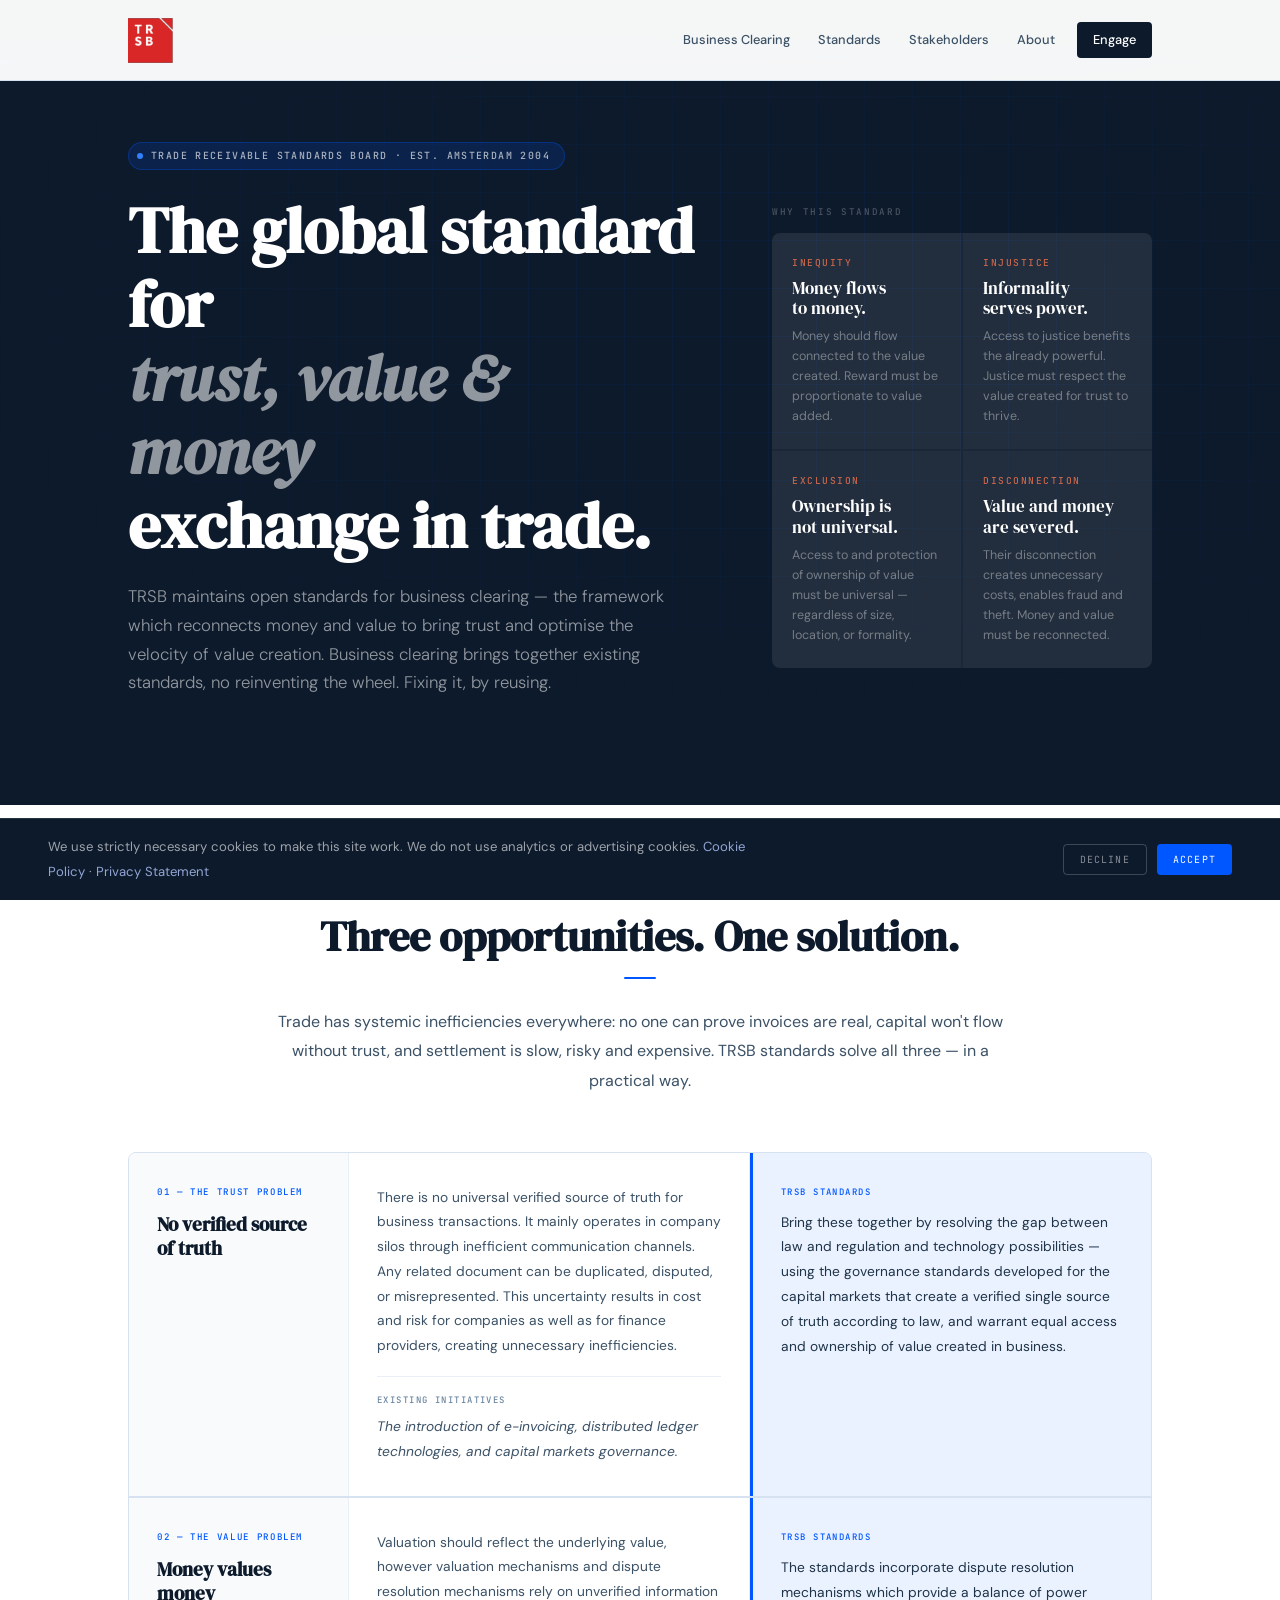
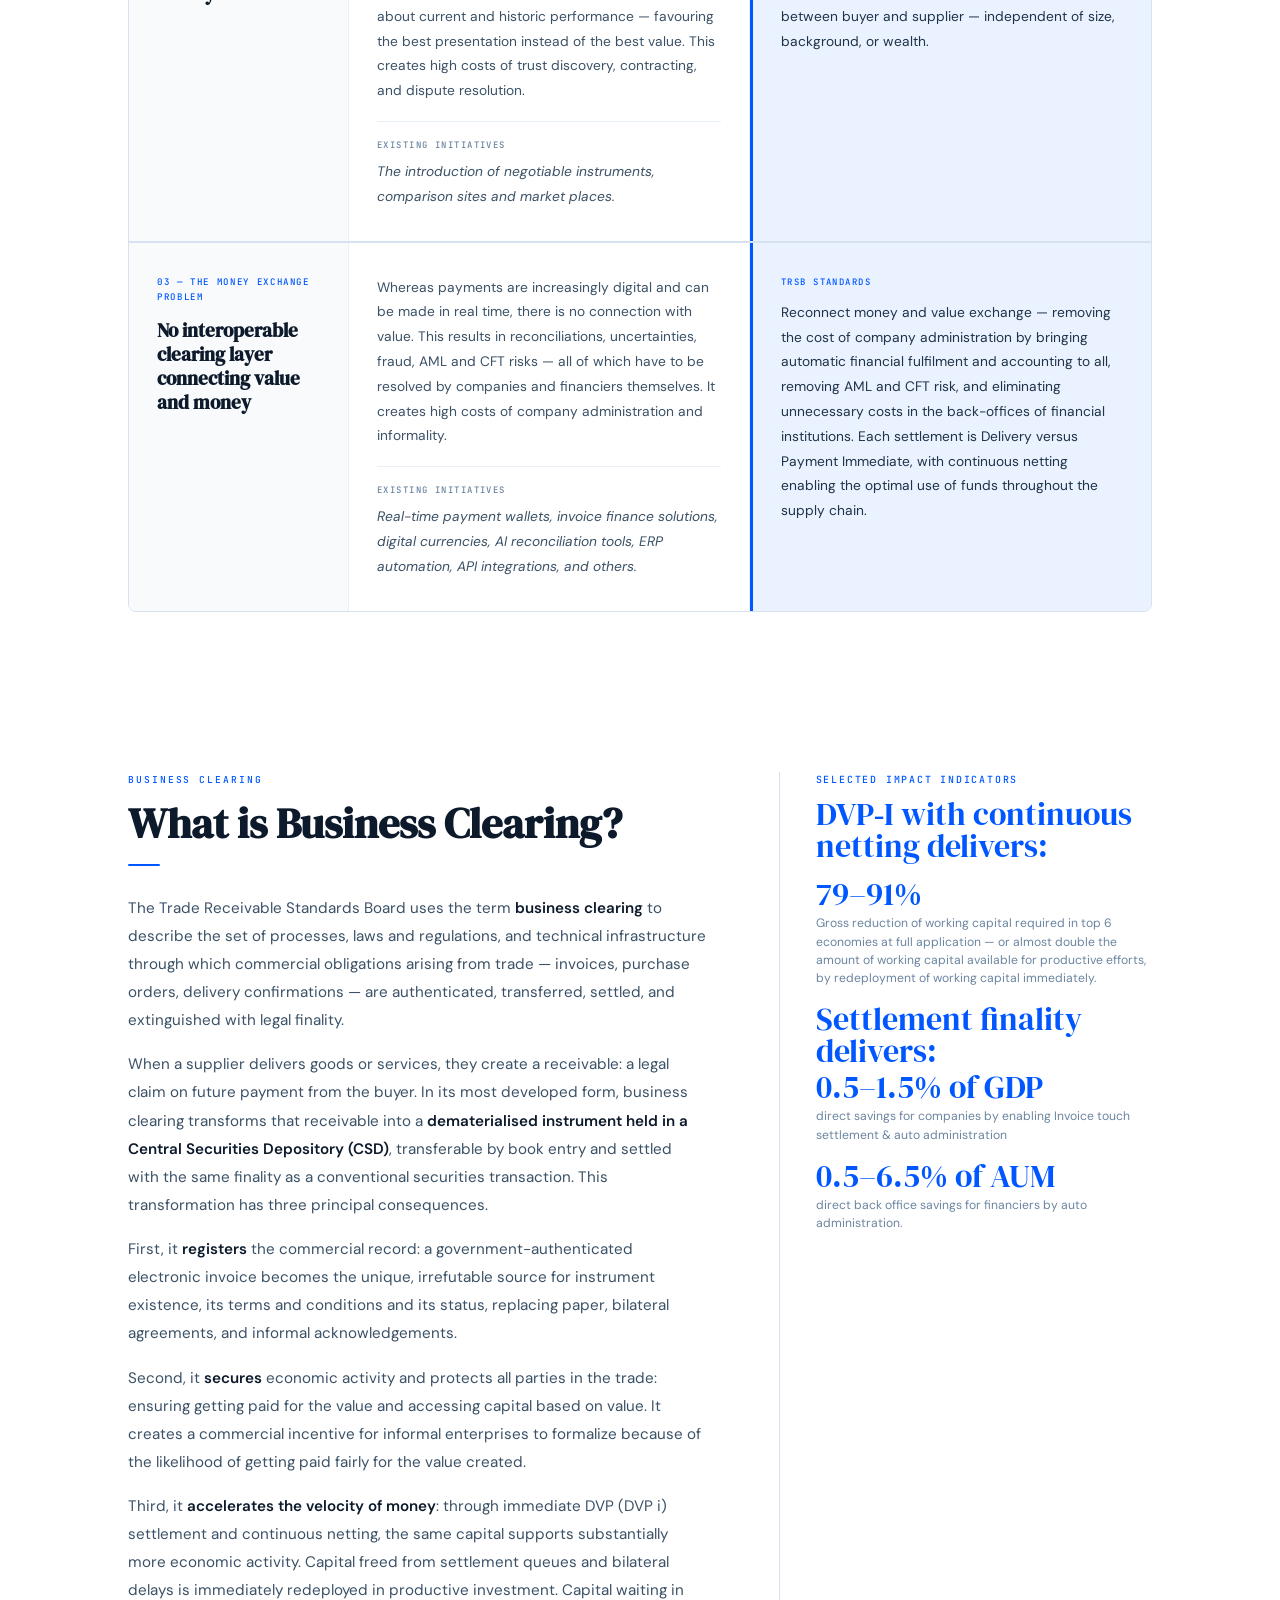
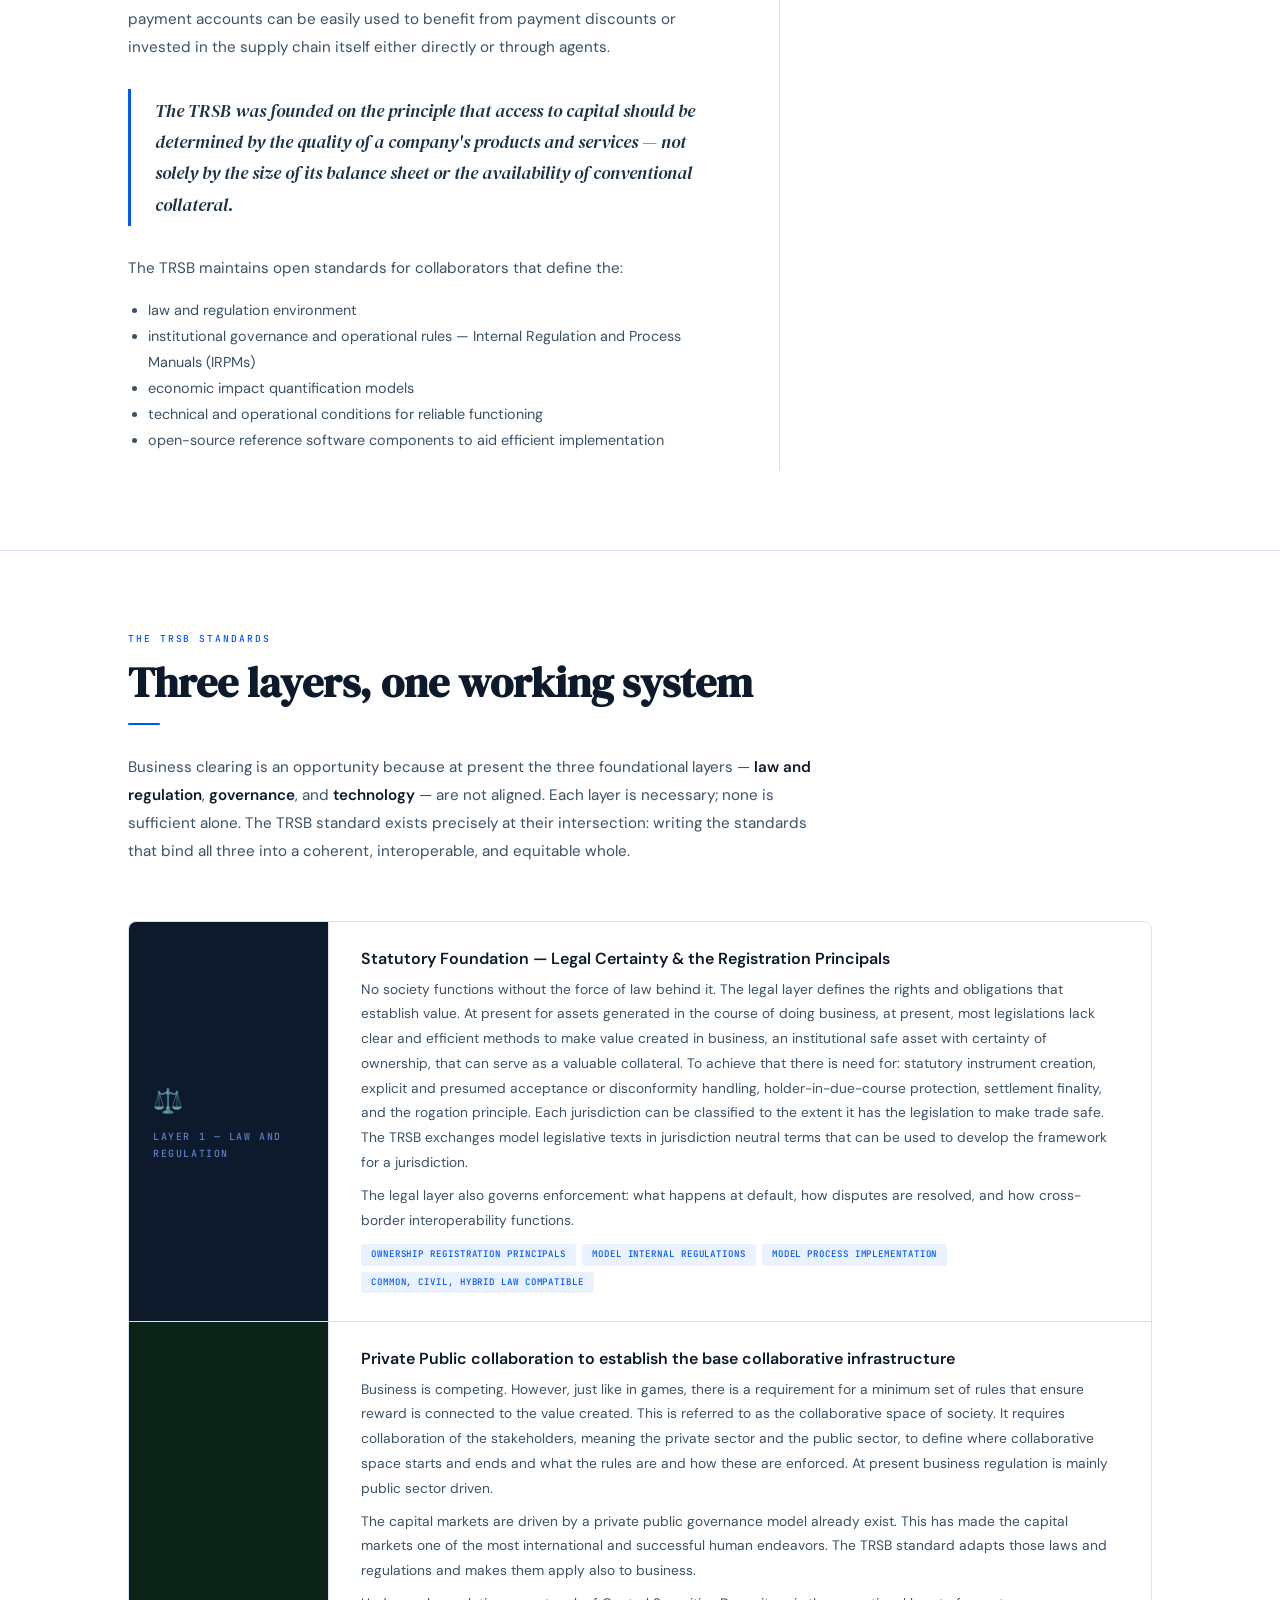
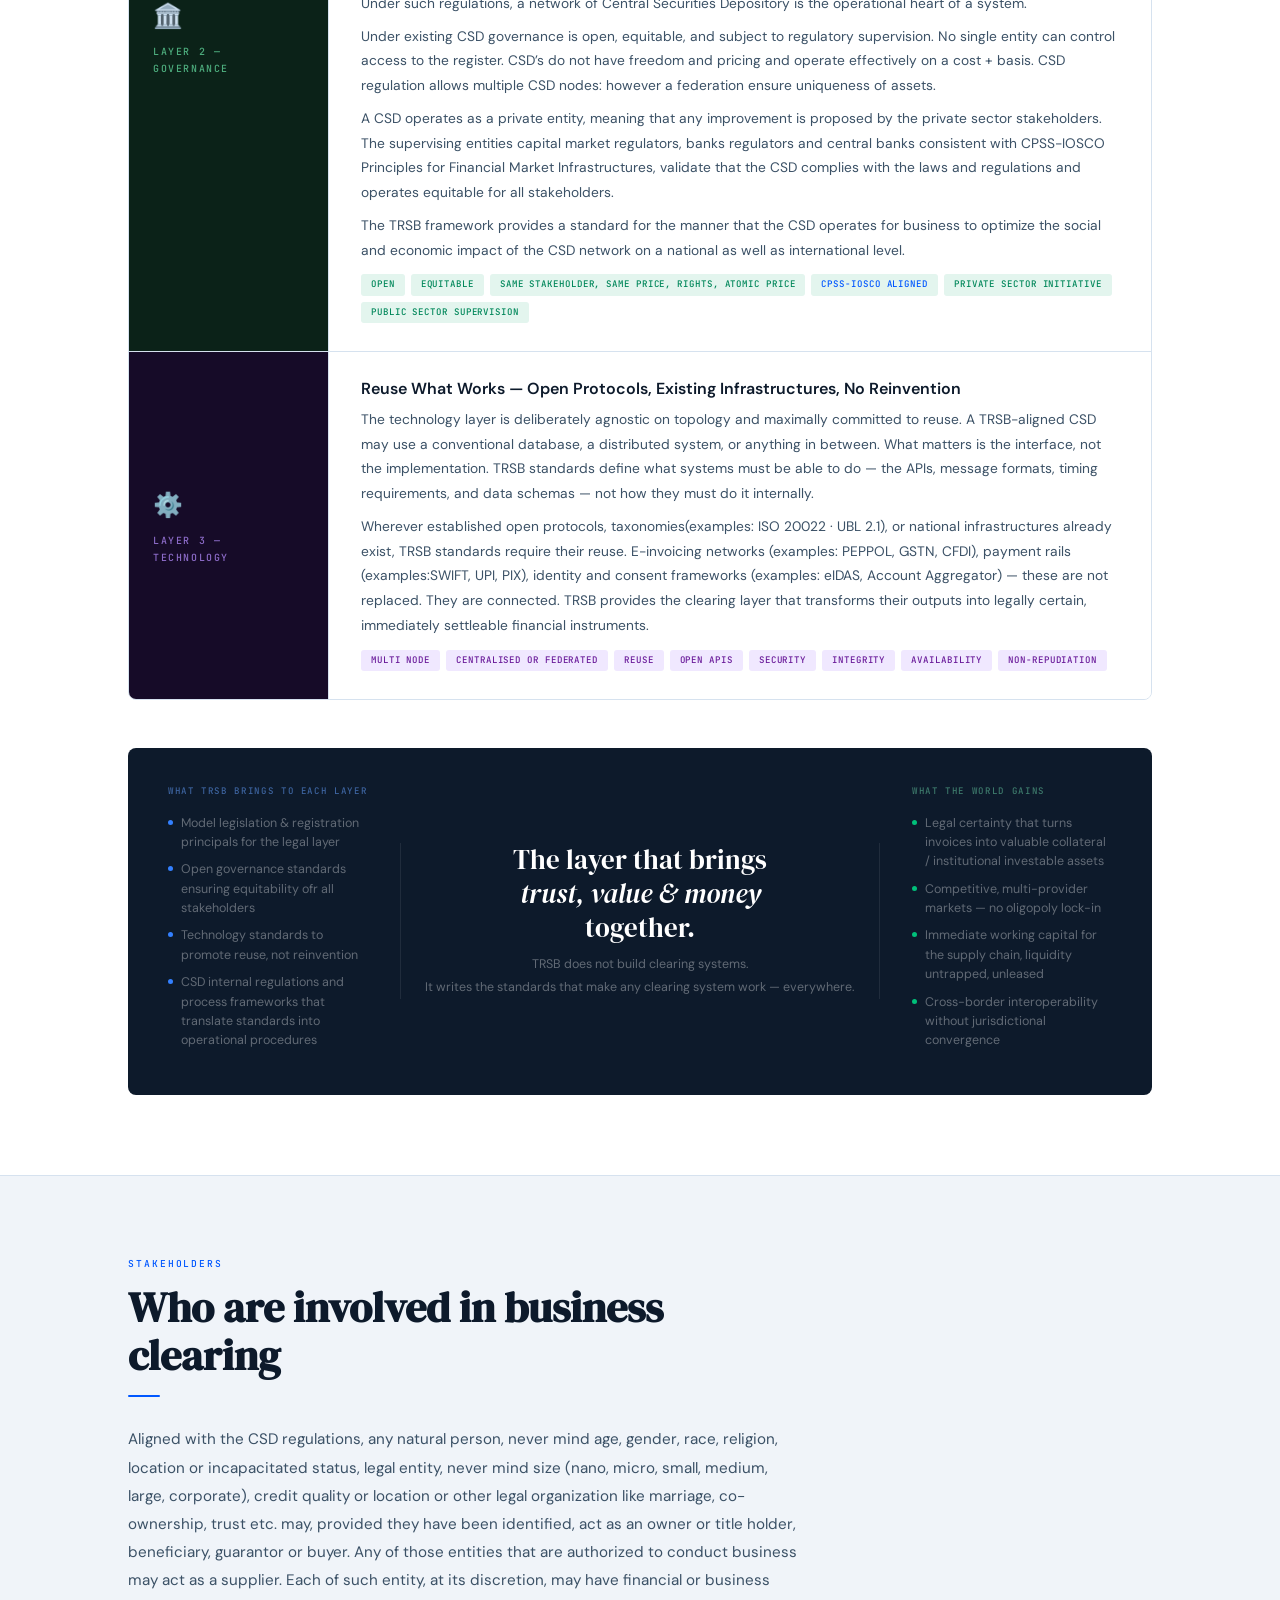
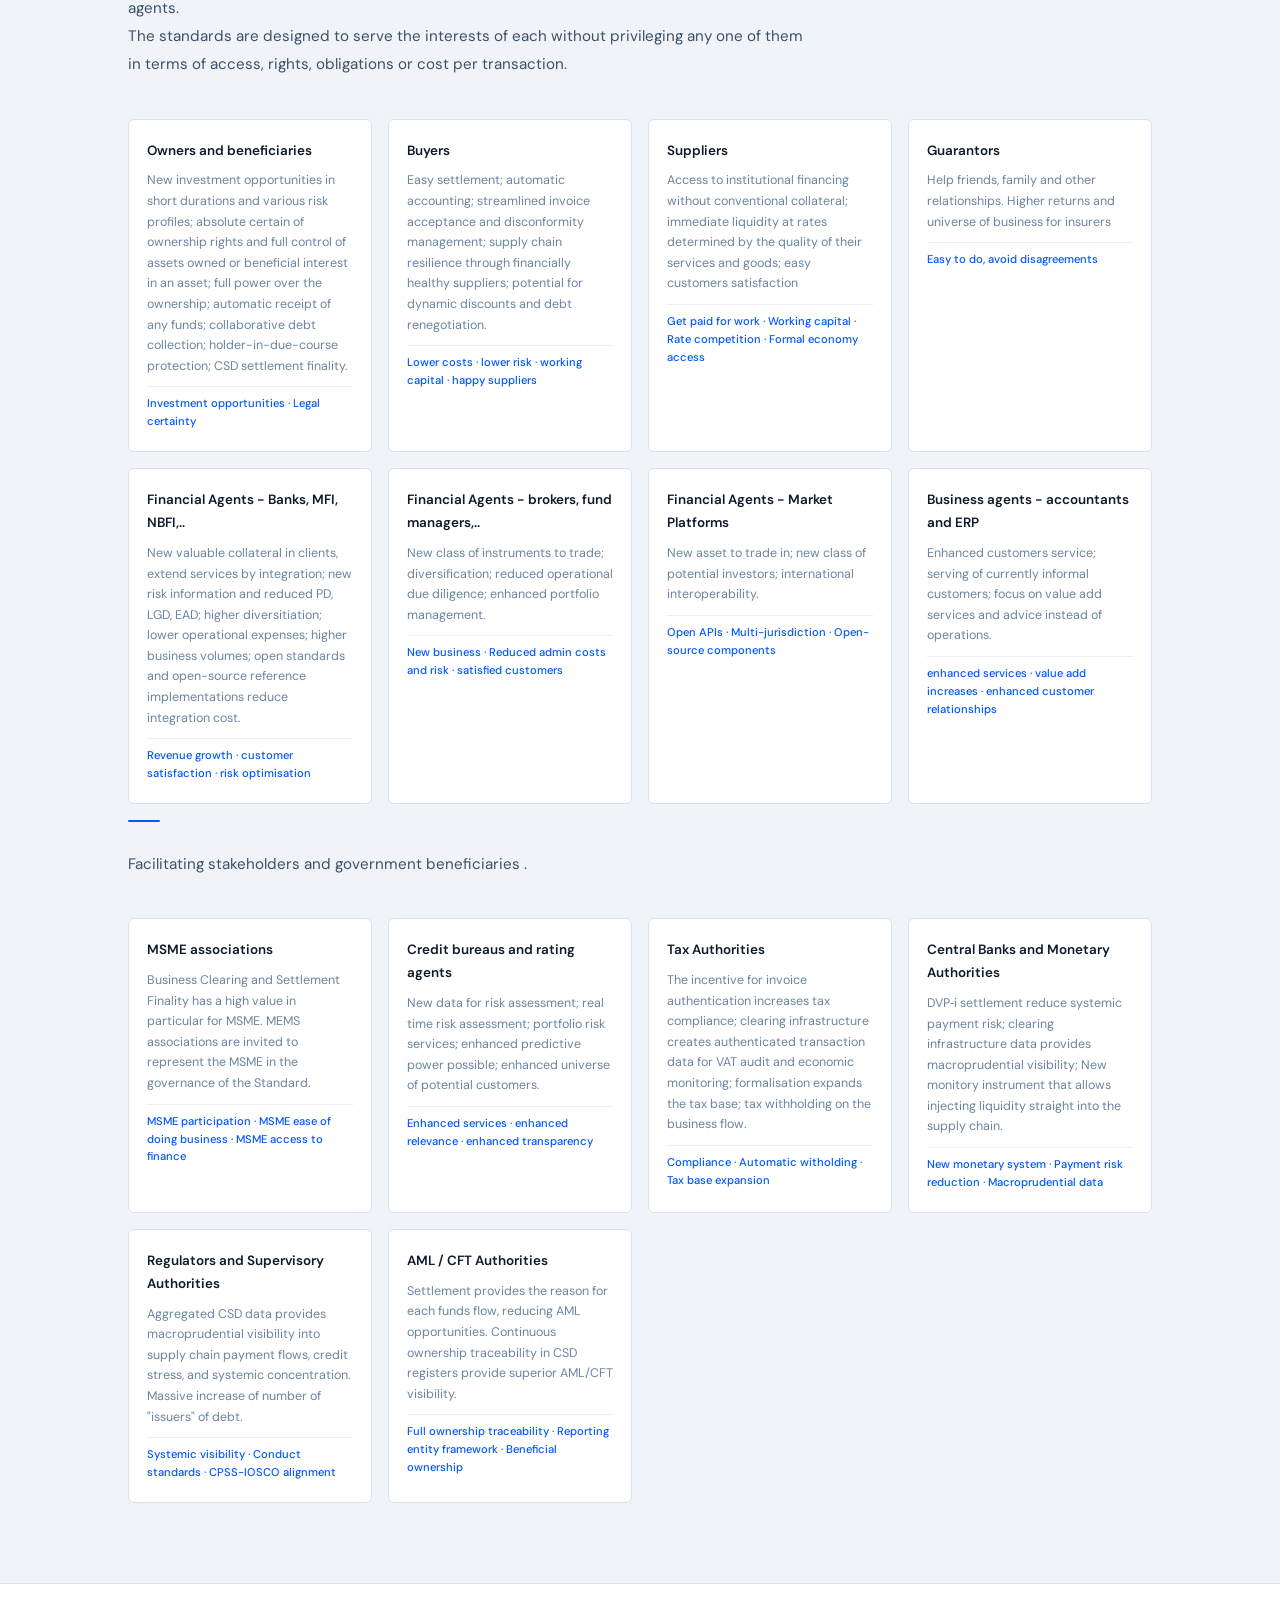
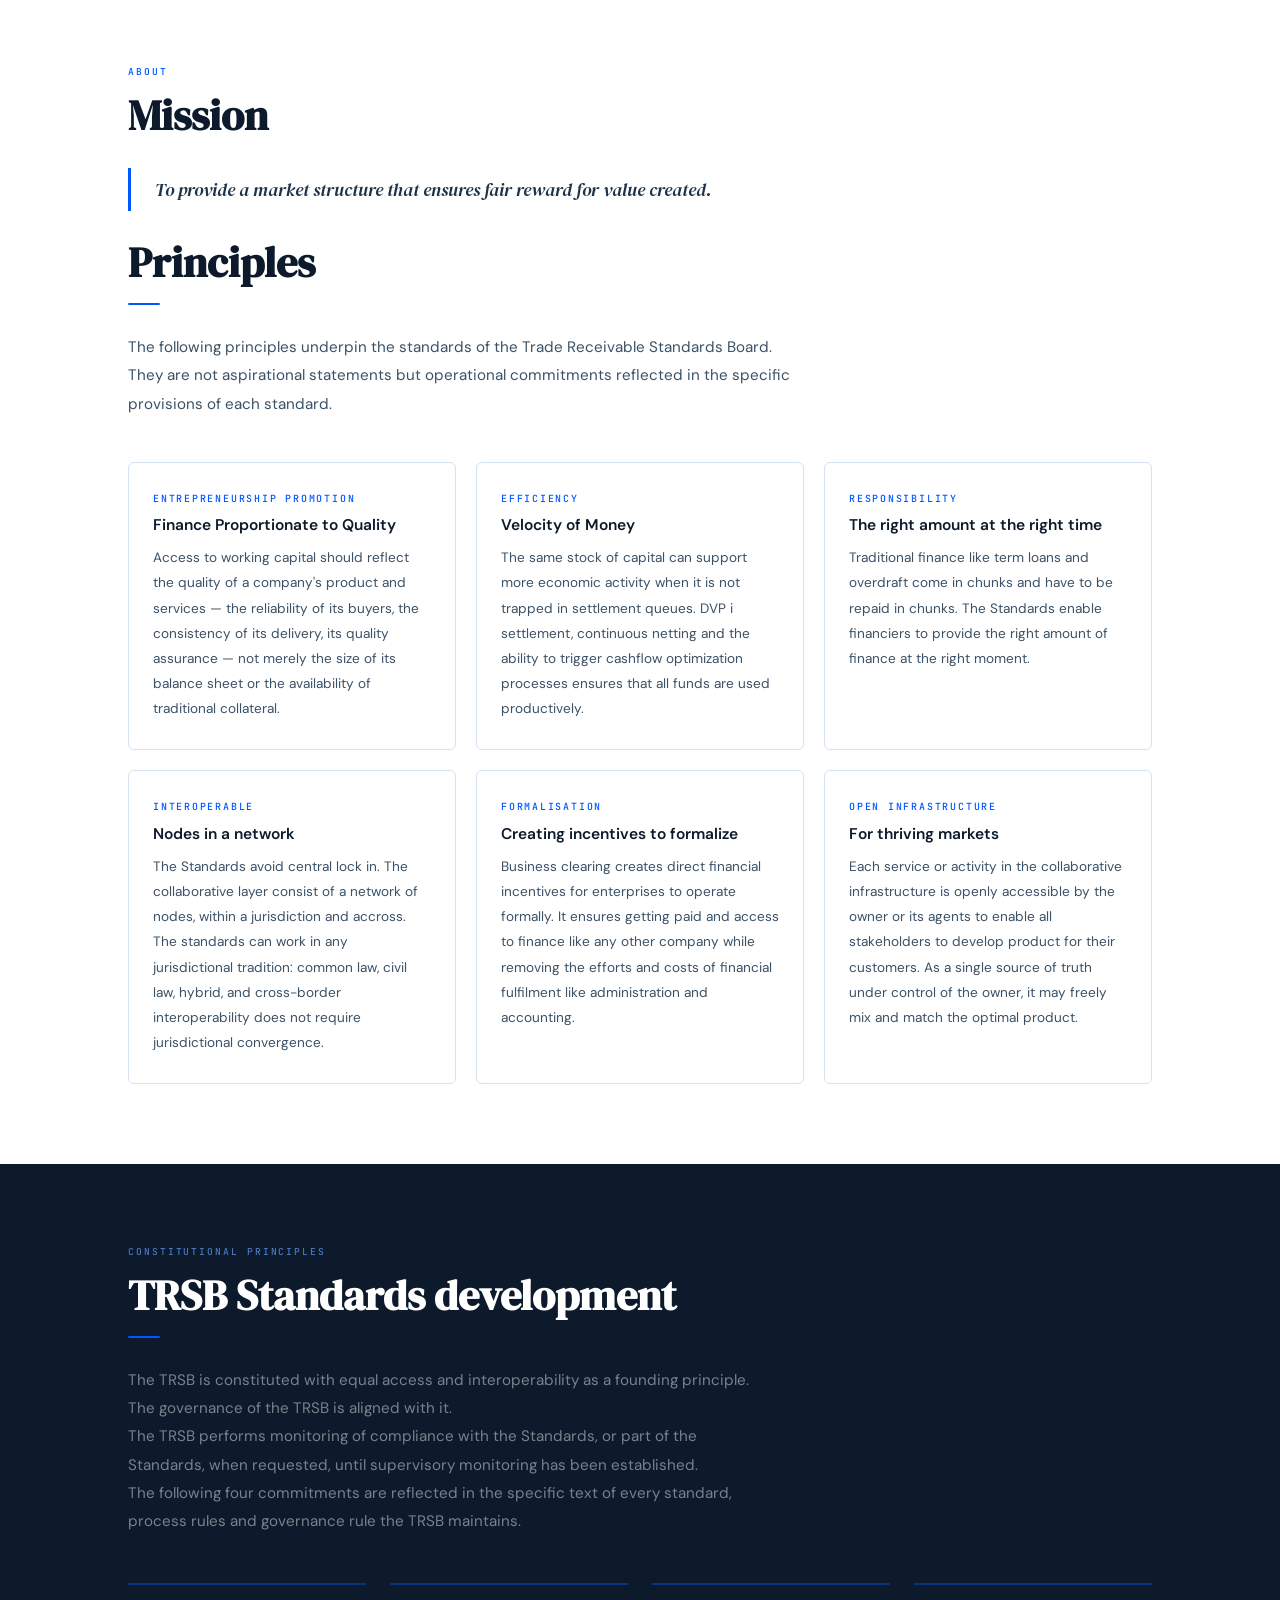
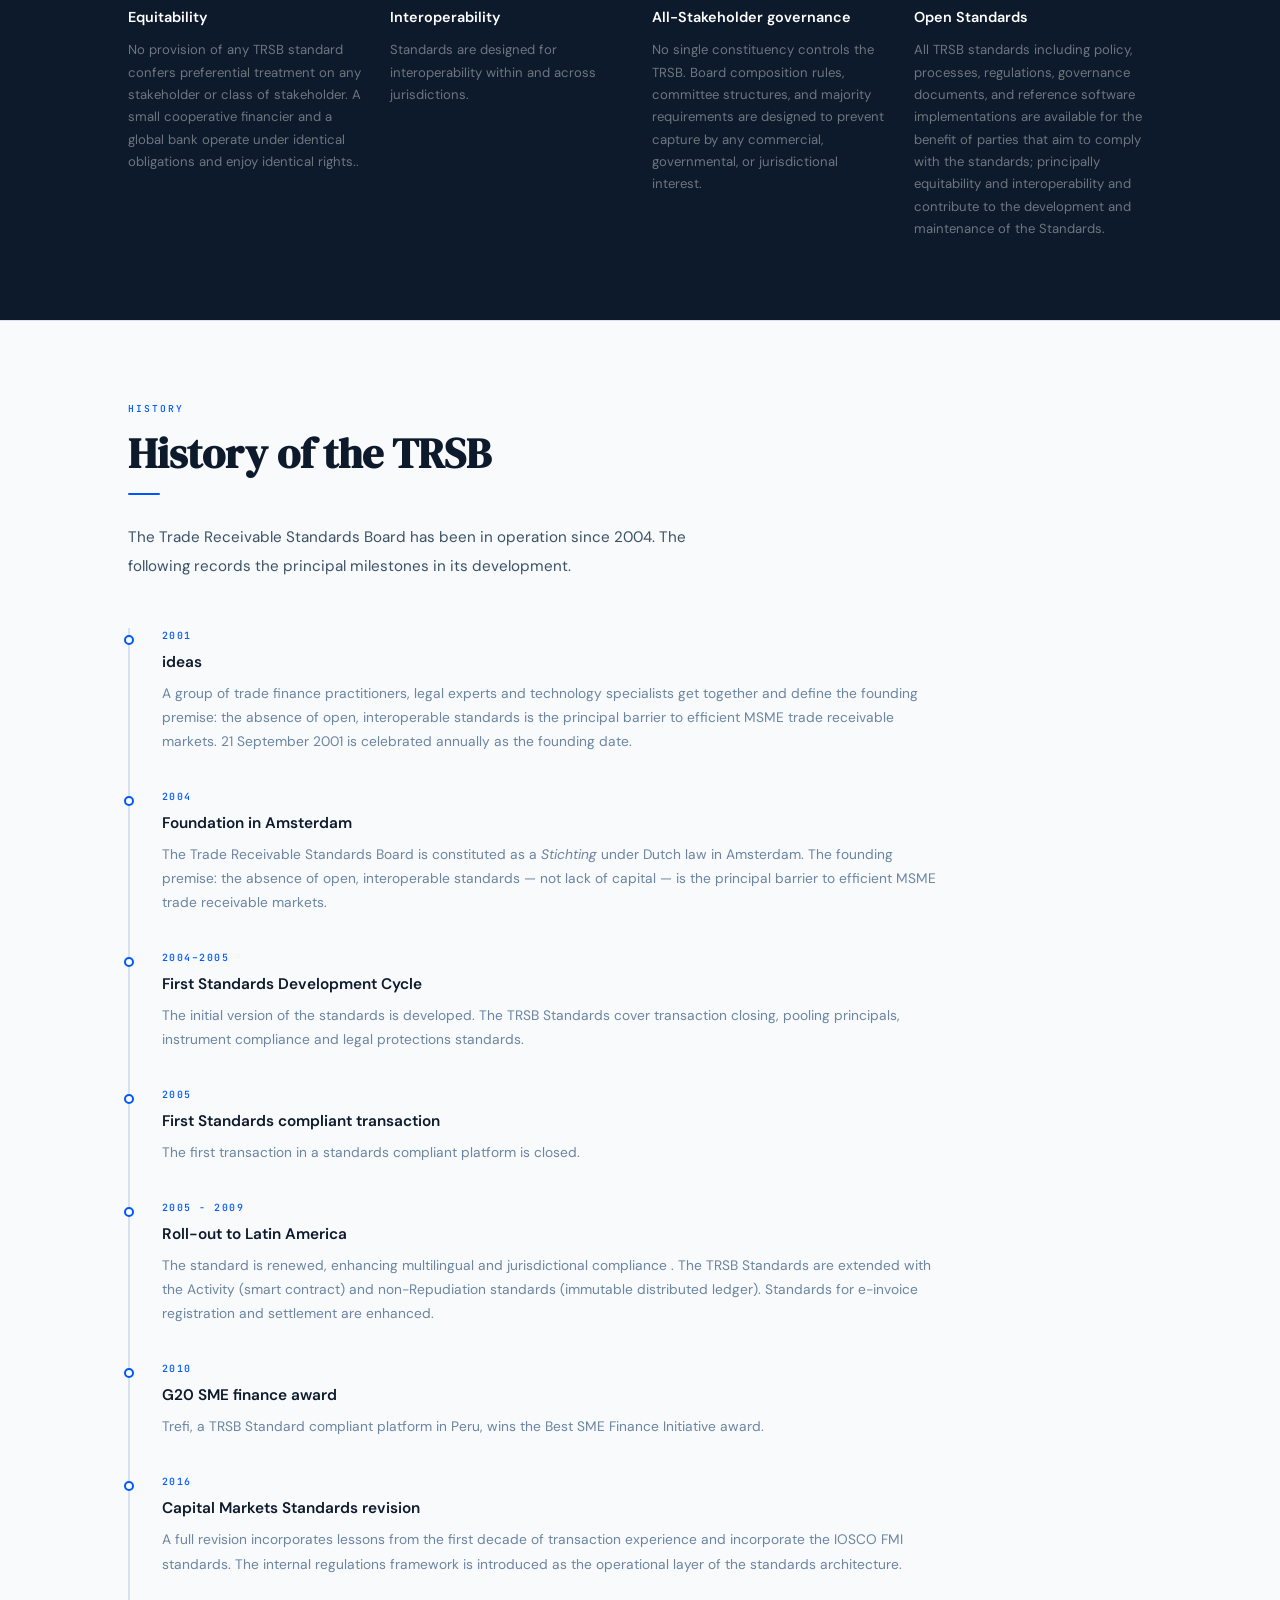
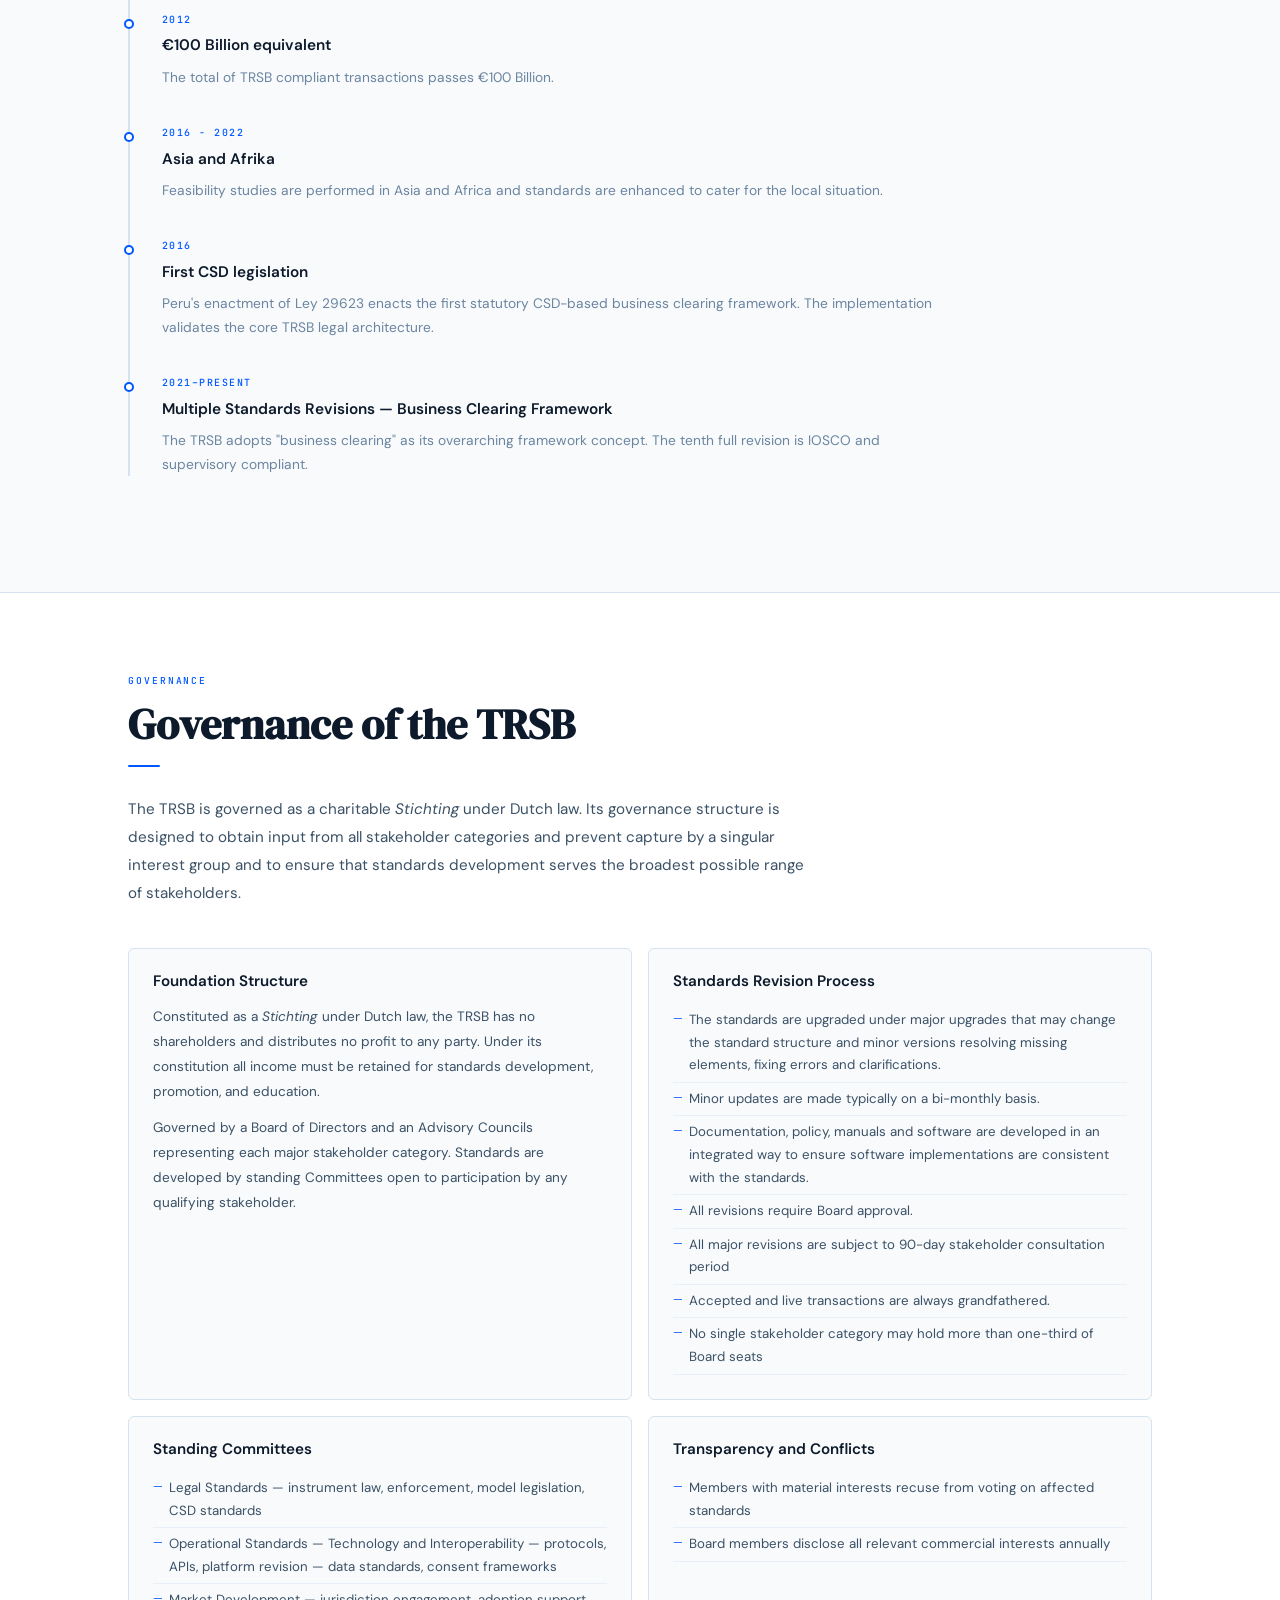
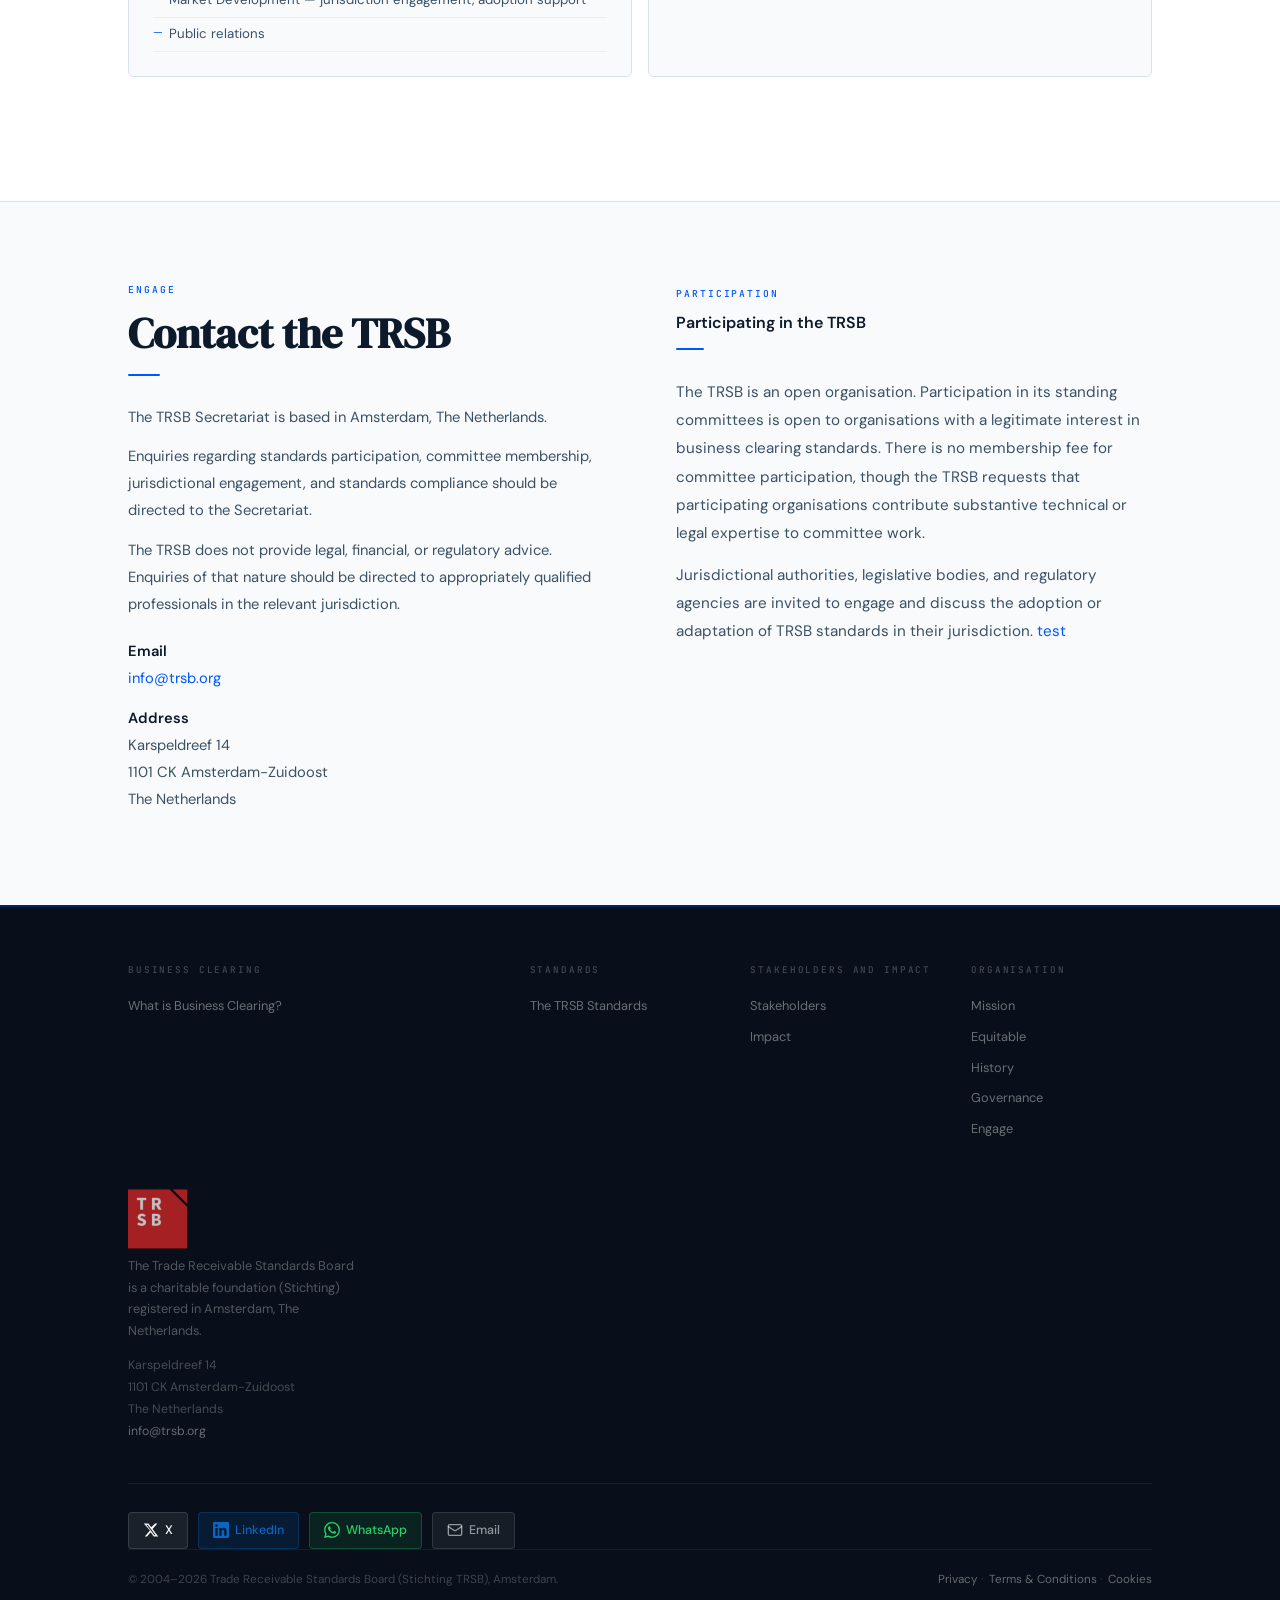
==== index.html @ af84fff5 "Add SEO" ====
<!DOCTYPE html>
<html lang="en">
<head>
<meta charset="UTF-8">
<meta name="viewport" content="width=device-width, initial-scale=1.0">

<title>TRSB — Trade Receivable Standards Board</title>
<meta name="description" content="The Trade Receivable Standards Board publishes open standards for business clearing — the global framework that connects money and value in trade, enabling fair access to working capital for all.">
<meta name="keywords" content="trade receivable standards, business clearing, DVP-i settlement, invoice financing, CSD, trade finance standards, MSME finance, supply chain finance, dynamic discounting, factoring, e-invoicing, working capital, MSME credit risk, Access to finance">
<link rel="canonical" href="https://trsb.org/">

<!-- Open Graph (LinkedIn, Facebook, WhatsApp) -->
<meta property="og:type"        content="website">
<meta property="og:url"         content="https://trsb.org/">
<meta property="og:title"       content="TRSB — Trade Receivable Standards Board">
<meta property="og:description" content="Open standards for business clearing — reconnecting money and value in trade. DVP-i settlement, legal certainty, interoperability, trust enhancing, auto accounting">
<meta property="og:image"       content="https://trsb-standards.github.io/website/img/og-image.png">
<meta property="og:image:width"  content="1200">
<meta property="og:image:height" content="630">
<meta property="og:locale"      content="en_GB">
<meta property="og:site_name"   content="TRSB">

<!-- Twitter / X Card -->
<meta name="twitter:card"        content="summary_large_image">
<meta name="twitter:title"       content="TRSB — Trade Receivable Standards Board">
<meta name="twitter:description" content="Open standards for business clearing — reconnecting money and value in trade.">
<meta name="twitter:image"       content="https://trsb-standards.github.io/website/img/og-image.png">

<!-- Favicon -->
<link rel="icon" href="img/favicon.ico" sizes="16x16 32x32 48x48">
<link rel="icon" type="image/png" href="img/logo_trsb_basic.png">

<!-- Schema.org structured data -->
<script type="application/ld+json">
{
  "@context": "https://schema.org",
  "@type": "Organization",
  "name": "Trade Receivable Standards Board",
  "alternateName": "TRSB",
  "url": "https://trsb-standards.github.io/website/",
  "logo": "https://trsb-standards.github.io/website/img/logo_trsb_basic.png",
  "description": "The Trade Receivable Standards Board is a charitable foundation that publishes open standards for business clearing — the framework connecting trust, money and value in trade.",
  "foundingDate": "2004",
  "address": {
    "@type": "PostalAddress",
    "streetAddress": "Karspeldreef 14",
    "addressLocality": "Amsterdam-Zuidoost",
    "postalCode": "1101 CK",
    "addressCountry": "NL"
  },
  "contactPoint": {
    "@type": "ContactPoint",
    "email": "secretariat@trsb.org",
    "contactType": "General enquiries"
  },
  "sameAs": [
    "https://trsb.org"
  ]
}
</script>

<link rel="preconnect" href="https://fonts.googleapis.com">
<link href="https://fonts.googleapis.com/css2?family=DM+Serif+Display:ital@0;1&family=DM+Sans:wght@300;400;500;600&family=JetBrains+Mono:wght@400;500&display=swap" rel="stylesheet">
<link rel="stylesheet" href="css/base.css">
<link rel="stylesheet" href="css/nav.css">
<link rel="stylesheet" href="css/hero.css">
<link rel="stylesheet" href="css/sections.css">
<link rel="stylesheet" href="css/footer.css">
<link rel="stylesheet" href="css/responsive.css">
</head>
<body>

<!-- NAV -->
<div id="site-nav"></div>

	<!-- HERO -->
	<header id="hero">
		<div class="hero-accent-bar"></div>
		<div class="hero-grid-bg"></div>
		<div class="hero-inner">
			<div>
				<div class="hero-tag">
					<div class="hero-tag-dot"></div>
					<span>Trade Receivable Standards Board · Est. Amsterdam 2004</span>
				</div>
				<h1 class="hero-h1">
					The global standard for<br>
					<em>trust, value &amp; money</em><br>exchange in trade.
				</h1>
				<p class="hero-sub">TRSB maintains open standards for business
					clearing — the framework which reconnects money and value to bring
					trust and optimise the velocity of value creation. Business
					clearing brings together existing standards, no reinventing the
					wheel. Fixing it, by reusing.</p>
			</div>
			<div>
				<div
					style="font-family: var(--mono); font-size: 0.58rem; font-weight: 500; letter-spacing: 0.18em; text-transform: uppercase; color: rgba(255, 255, 255, 0.25); margin-bottom: 12px;">Why
					this standard</div>
				<div class="hero-convictions">
					<div class="hc-item">
						<div class="hc-problem">Inequity</div>
						<div class="hc-title">
							Money flows<br>to money.
						</div>
						<div class="hc-principle">Money should flow connected to the
							value created. Reward must be proportionate to value added.</div>
					</div>
					<div class="hc-item">
						<div class="hc-problem">Injustice</div>
						<div class="hc-title">
							Informality<br>serves power.
						</div>
						<div class="hc-principle">Access to justice benefits the
							already powerful. Justice must respect the value created for
							trust to thrive.</div>
					</div>
					<div class="hc-item">
						<div class="hc-problem">Exclusion</div>
						<div class="hc-title">
							Ownership is<br>not universal.
						</div>
						<div class="hc-principle">Access to and protection of
							ownership of value must be universal — regardless of size,
							location, or formality.</div>
					</div>
					<div class="hc-item">
						<div class="hc-problem">Disconnection</div>
						<div class="hc-title">
							Value and money<br>are severed.
						</div>
						<div class="hc-principle">Their disconnection creates
							unnecessary costs, enables fraud and theft. Money and value must
							be reconnected.</div>
					</div>
				</div>
			</div>
		</div>
	</header>
	<!-- Opportunities -->
<section id="opportunities">
  <div class="container">
    <div class="problem-intro fade">
      <span class="label">What the Standards Solve</span>
      <h2>Three opportunities. One solution.</h2>
      <div class="rule rule-c"></div>
      <p>Trade has systemic inefficiencies everywhere: no one can prove invoices are real, capital won't flow without trust, and settlement is slow, risky and expensive. TRSB standards solve all three — in a practical way.</p>
    </div>
    <div class="problem-cards fade">

      <div class="prob-card">
        <div class="prob-label-col">
          <span class="prob-num">01 — The Trust Problem</span>
          <h3>No verified source of truth</h3>
        </div>
        <div class="prob-body-col">
          <p>There is no universal verified source of truth for business transactions. It mainly operates in company silos through inefficient communication channels. Any related document can be duplicated, disputed, or misrepresented. This uncertainty results in cost and risk for companies as well as for finance providers, creating unnecessary inefficiencies.</p>
          <div class="prob-initiatives">
            <div class="prob-init-label">Existing initiatives</div>
            <p class="prob-init-text">The introduction of e-invoicing, distributed ledger technologies, and capital markets governance.</p>
          </div>
        </div>
        <div class="prob-answer-col">
          <div class="prob-answer-label">TRSB Standards</div>
          <p>Bring these together by resolving the gap between law and regulation and technology possibilities — using the governance standards developed for the capital markets that create a verified single source of truth according to law, and warrant equal access and ownership of value created in business.</p>
        </div>
      </div>

      <div class="prob-card">
        <div class="prob-label-col">
          <span class="prob-num">02 — The Value Problem</span>
          <h3>Money values money</h3>
        </div>
        <div class="prob-body-col">
          <p>Valuation should reflect the underlying value, 
          		however valuation mechanisms and dispute resolution mechanisms rely on unverified information about current and historic performance — favouring the best presentation instead of the best value. This creates high costs of trust discovery, contracting, and dispute resolution.</p>
          <div class="prob-initiatives">
            <div class="prob-init-label">Existing initiatives</div>
            <p class="prob-init-text">The introduction of negotiable instruments, comparison sites and market places.</p>
          </div>
        </div>
        <div class="prob-answer-col">
          <div class="prob-answer-label">TRSB Standards</div>
          <p>The standards incorporate dispute resolution mechanisms which provide a balance of power between buyer and supplier — independent of size, background, or wealth.</p>
        </div>
      </div>

      <div class="prob-card">
        <div class="prob-label-col">
          <span class="prob-num">03 — The Money Exchange Problem</span>
          <h3>No interoperable clearing layer connecting value and money</h3>
        </div>
        <div class="prob-body-col">
          <p>Whereas payments are increasingly digital and can be made in real time, there is no connection with value. This results in reconciliations, uncertainties, fraud, AML and CFT risks — all of which have to be resolved by companies and financiers themselves. It creates high costs of company administration and informality.</p>
          <div class="prob-initiatives">
            <div class="prob-init-label">Existing initiatives</div>
            <p class="prob-init-text">Real-time payment wallets, invoice finance solutions, digital currencies, AI reconciliation tools, ERP automation, API integrations, and others.</p>
          </div>
        </div>
        <div class="prob-answer-col">
          <div class="prob-answer-label">TRSB Standards</div>
          <p>Reconnect money and value exchange — removing the cost of company administration by bringing automatic financial fulfilment and accounting to all, removing AML and CFT risk, and eliminating unnecessary costs in the back-offices of financial institutions. Each settlement is Delivery versus Payment Immediate, with continuous netting enabling the optimal use of funds throughout the supply chain.</p>
        </div>
      </div>

    </div>
  </div>
</section>

<!-- ABOUT / BUSINESS CLEARING -->
<section id="businessclearing">
  <div class="container fade">
    <div class="about-grid">
      <div class="about-body">
        <span class="label">Business Clearing</span>
        <h2>What is Business Clearing?</h2>
        <div class="rule"></div>
        <p>The Trade Receivable Standards Board uses the term <strong>business clearing</strong> to describe the set of processes, laws and regulations, and technical infrastructure through which commercial obligations arising from trade — invoices, purchase orders, delivery confirmations — are authenticated, transferred, settled, and extinguished with legal finality.</p>
        <p>When a supplier delivers goods or services, they create a receivable: a legal claim on future payment from the buyer. In its most developed form, business clearing transforms that receivable into a <strong>dematerialised instrument held in a Central Securities Depository (CSD)</strong>, transferable by book entry and settled with the same finality as a conventional securities transaction. This transformation has three principal consequences.</p>
        <p>First, it <strong>registers</strong>  the commercial record: a government-authenticated electronic invoice becomes the unique, irrefutable source for instrument existence, its terms and conditions and its status, replacing paper, bilateral agreements, and informal acknowledgements.</p>
        <p>Second, it <strong>secures</strong> economic activity and protects all parties in the trade: ensuring getting paid for the value and accessing capital based on value. It creates a commercial incentive for informal enterprises to formalize because of the likelihood of getting paid fairly for the value created.</p>
        <p>Third, it <strong>accelerates the velocity of money</strong>: through immediate DVP (DVP i) settlement and continuous netting, the same capital supports substantially more economic activity. Capital freed from settlement queues and bilateral delays is immediately redeployed in productive investment. Capital waiting in payment accounts can be easily used to benefit from payment discounts or invested in the supply chain itself either directly or through agents.</p>
        <blockquote>The TRSB was founded on the principle that access to capital should be determined by the quality of a company's products and services — not solely by the size of its balance sheet or the availability of conventional collateral.</blockquote>
        <p>The TRSB maintains open standards for collaborators that define the:</p>
        <ul style="margin: 12px 0 16px 20px; font-size:0.9rem; color:var(--ink3); line-height:1.8;">
          <li>law and regulation environment</li>
          <li>institutional governance and operational rules — Internal Regulation and Process Manuals (IRPMs)</li>
          <li>economic impact quantification models</li>
          <li>technical and operational conditions for reliable functioning</li>
          <li>open-source reference software components to aid efficient implementation</li>
        </ul>
      </div>
      <div class="about-sidebar fade d1">
        <div class="sb-block">
          <h4>Selected Impact Indicators</h4>
          <div class="sf-num">DVP‑I with continuous netting delivers:</div><div class="sf-label"></div>
          <div class="sf-num">79–91%</div><div class="sf-label">Gross reduction of working capital required in top 6 economies at full application — or almost double the amount of working capital available for productive efforts, by redeployment of working capital immediately.</div>
          <div class="sf-num">Settlement finality delivers:</div><div class="sf-label" style="margin-bottom:4px"> </div>
          <div class="sf-num">0.5–1.5% of GDP</div><div class="sf-label">direct savings for companies by enabling Invoice touch settlement &amp; auto administration</div>
          <div class="sf-num">0.5–6.5% of AUM</div><div class="sf-label">direct back office savings for financiers by auto administration.</div>
        </div>
      </div>
    </div>
  </div>
</section>

<!-- THE TRSB STANDARDS (Three-Layer Architecture) -->
<section id="standards">
  <div class="container fade">
    <div class="arch-intro">
      <span class="label">The TRSB Standards</span>
      <h2>Three layers, one working system</h2>
      <div class="rule"></div>
      <p>Business clearing is an opportunity because at present the three foundational layers — <strong>law and regulation</strong>, <strong>governance</strong>, and <strong>technology</strong> — are not aligned. Each layer is necessary; none is sufficient alone. The TRSB standard exists precisely at their intersection: writing the standards that bind all three into a coherent, interoperable, and equitable whole.</p>
    </div>

    <div class="arch-layers">
      <div class="arch-layer law">
        <div class="arch-layer-badge">
          <div class="arch-layer-icon">⚖️</div>
          <div class="arch-layer-name">Layer 1 — Law and regulation</div>
        </div>
        <div class="arch-layer-body">
          <h3>Statutory Foundation — Legal Certainty &amp; the Registration Principals</h3>
          <p>No society functions without the force of law behind it. The legal layer defines the rights and obligations that establish value. At present for assets generated in the course of doing business, at present, most legislations lack clear and efficient methods to make value created in business, an institutional safe asset with certainty of ownership, that can serve as a valuable collateral. To achieve that there is need for: statutory instrument creation, explicit and presumed acceptance or disconformity handling, holder-in-due-course protection, settlement finality, and the rogation principle. Each jurisdiction can be classified to the extent it has the legislation to make trade safe. The TRSB exchanges model legislative texts in jurisdiction neutral terms that can be used to develop the framework for a jurisdiction.</p>
          <p>The legal layer also governs enforcement: what happens at default, how disputes are resolved, and how cross-border interoperability functions.</p>
          <div class="arch-tags">
            <span class="arch-tag law-t">Ownership registration principals</span>
            <span class="arch-tag law-t">Model internal regulations</span>
            <span class="arch-tag law-t">Model process implementation</span>
            <span class="arch-tag law-t">Common, civil, hybrid law compatible</span>
          </div>
        </div>
      </div>

      <div class="arch-layer gov">
        <div class="arch-layer-badge">
          <div class="arch-layer-icon">🏛️</div>
          <div class="arch-layer-name">Layer 2 — Governance</div>
        </div>
        <div class="arch-layer-body">
          <h3>Private Public collaboration to establish the base collaborative infrastructure</h3>
          <p>Business is competing. However, just like in games, there is a requirement for a minimum set of rules that ensure reward is connected to the value created. This is referred to as the collaborative space of society.
It requires collaboration of the stakeholders, meaning the private sector and the public sector, to define where collaborative space starts and ends and what the rules are and how these are enforced. At present business regulation is mainly public sector driven.</p>
<p>The capital markets are driven by a private public governance model already exist. This has made the capital markets one of the most international and successful human endeavors. The TRSB standard adapts those laws and regulations and makes them apply also to business.</p>
<p>Under such regulations, a network of Central Securities Depository is the operational heart of a system.</p>
<p>Under existing CSD governance is open, equitable, and subject to regulatory supervision. No single entity can control access to the register. CSD’s do not have freedom and pricing and operate effectively on a cost + basis. CSD regulation allows multiple CSD nodes: however a federation ensure uniqueness of assets.</p>
<p>A CSD operates as a private entity, meaning that any improvement is proposed by the private sector stakeholders. The supervising entities capital market regulators, banks regulators and central banks consistent with CPSS-IOSCO Principles for Financial Market Infrastructures, validate that the CSD complies with the laws and regulations and operates equitable for all stakeholders.</p>
<p>The TRSB framework provides a standard for the manner that the CSD operates for business to optimize the social and economic impact of the CSD network on a national as well as international level.</p>
          <div class="arch-tags">
            <span class="arch-tag gov-t">Open</span>
            <span class="arch-tag gov-t">Equitable</span>
            <span class="arch-tag gov-t">Same stakeholder, same price, rights, atomic price</span>
            <span class="arch-tag gov-t"><a target="_blank" href="https://en.wikipedia.org/wiki/CPSS-IOSCO_Principles_for_Financial_Market_Infrastructures">CPSS-IOSCO Aligned</a></span>
            <span class="arch-tag gov-t">Private sector initiative</span>
            <span class="arch-tag gov-t">Public sector supervision</span>
          </div>
        </div>
      </div>

      <div class="arch-layer tech">
        <div class="arch-layer-badge">
          <div class="arch-layer-icon">⚙️</div>
          <div class="arch-layer-name">Layer 3 — Technology</div>
        </div>
        <div class="arch-layer-body">
          <h3>Reuse What Works — Open Protocols, Existing Infrastructures, No Reinvention</h3>
          <p>The technology layer is deliberately agnostic on topology and maximally committed to reuse. A TRSB-aligned CSD may use a conventional database, a distributed system, or anything in between. What matters is the interface, not the implementation. TRSB standards define what systems must be able to do — the APIs, message formats, timing requirements, and data schemas — not how they must do it internally.</p>
          <p>Wherever established open protocols, taxonomies(examples: ISO 20022 · UBL 2.1), or national infrastructures already exist, TRSB standards require their reuse. E-invoicing networks (examples: PEPPOL, GSTN, CFDI), payment rails (examples:SWIFT, UPI, PIX), identity and consent frameworks (examples:  eIDAS, Account Aggregator) — these are not replaced. They are connected. TRSB provides the clearing layer that transforms their outputs into legally certain, immediately settleable financial instruments.</p>
          <div class="arch-tags">
            <span class="arch-tag tech-t">Multi Node</span>
            <span class="arch-tag tech-t">Centralised or Federated</span>
            <span class="arch-tag tech-t">Reuse</span>
            <span class="arch-tag tech-t">Open APIs</span>
            <span class="arch-tag tech-t">Security</span>
            <span class="arch-tag tech-t">Integrity</span>
            <span class="arch-tag tech-t">Availability</span>
            <span class="arch-tag tech-t">Non-repudiation</span>
          </div>
        </div>
      </div>
    </div>

    <!-- The bridge callout -->
    <div class="arch-bridge">
      <div class="arch-bridge-side left">
        <h4>What TRSB brings to each layer</h4>
        <div class="arch-bridge-item"><div class="arch-bridge-dot"></div><p>Model legislation &amp; registration principals for the legal layer</p></div>
        <div class="arch-bridge-item"><div class="arch-bridge-dot"></div><p>Open governance standards ensuring equitability ofr all stakeholders</p></div>
        <div class="arch-bridge-item"><div class="arch-bridge-dot"></div><p>Technology standards to promote reuse, not reinvention</p></div>
        <div class="arch-bridge-item"><div class="arch-bridge-dot"></div><p>CSD internal regulations and process frameworks  that translate standards into operational procedures</p></div>
      </div>
      <div class="arch-bridge-center">
        <div class="big">The layer that brings<br><em>trust, value &amp; money</em><br>together.</div>
        <p>TRSB does not build clearing systems.<br>It writes the standards that make any clearing system work — everywhere.</p>
      </div>
      <div class="arch-bridge-side right">
        <h4>What the world gains</h4>
        <div class="arch-bridge-item"><div class="arch-bridge-dot green"></div><p>Legal certainty that turns invoices into valuable collateral / institutional investable assets</p></div>
        <div class="arch-bridge-item"><div class="arch-bridge-dot green"></div><p>Competitive, multi-provider markets — no oligopoly lock-in</p></div>
        <div class="arch-bridge-item"><div class="arch-bridge-dot green"></div><p>Immediate working capital for the supply chain, liquidity untrapped, unleased</p></div>
        <div class="arch-bridge-item"><div class="arch-bridge-dot green"></div><p>Cross-border interoperability without jurisdictional convergence</p></div>
      </div>
    </div>
  </div>
</section>

<!-- STAKEHOLDERS -->
	<section id="stakeholders">
		<div class="container fade">
			<div class="stake-intro">
				<span class="label">Stakeholders</span>
				<h2>Who are involved in business clearing</h2>
				<div class="rule"></div>
				<p>Aligned with the CSD regulations, any natural person, never mind age, gender, race, religion, location or incapacitated status, legal entity, never mind size (nano, micro, small, medium, large, corporate), credit quality or location or other legal organization like marriage, co-ownership, trust etc. may, provided they have been identified, act as an owner or title holder, beneficiary, guarantor or buyer. Any of those entities that are authorized to conduct business may act as a supplier. Each of such entity, at its discretion, may have financial or business agents.</p>
<p>The standards are designed to serve the interests of each without privileging any one of them in terms of access, rights, obligations or cost per transaction.</p>
			</div>
			<div class="stake-grid">
				<div class="sc">
					<div class="sc-title">Owners and beneficiaries</div>
					<p class="sc-desc">New investment opportunities in short durations and various risk profiles; absolute certain of ownership rights and full control of assets owned or beneficial interest in an asset; full power over the ownership; automatic receipt of any funds; collaborative debt collection; holder-in-due-course protection; CSD settlement finality.</p>
					<div class="sc-opp">Investment opportunities · Legal certainty</div>
				</div>
				<div class="sc">
					<div class="sc-title">Buyers</div>
					<p class="sc-desc">Easy settlement; automatic accounting; streamlined invoice acceptance and disconformity management; supply chain resilience through financially	healthy suppliers; potential for dynamic discounts and debt renegotiation.</p>
					<div class="sc-opp">Lower costs · lower risk · working capital · happy suppliers</div>
				</div>
				<div class="sc">
					<div class="sc-title">Suppliers</div>
					<p class="sc-desc">Access to institutional financing without conventional collateral; immediate liquidity at rates determined by the quality of their services and goods; easy customers satisfaction</p>
					<div class="sc-opp">Get paid for work · Working capital · Rate competition · Formal economy access</div>
				</div>
				<div class="sc">
					<div class="sc-title">Guarantors</div>
					<p class="sc-desc">Help friends, family and other relationships. Higher returns and universe of business for insurers</p>
					<div class="sc-opp">Easy to do, avoid disagreements</div>
				</div>
				<div class="sc">
					<div class="sc-title">Financial Agents - Banks, MFI, NBFI,..</div>
					<p class="sc-desc">New valuable collateral in clients, extend services by integration; new risk information and reduced PD, LGD, EAD; higher diversitiation; lower operational expenses; higher business volumes; open standards and open-source reference implementations reduce integration cost.</p>
					<div class="sc-opp">Revenue growth · customer satisfaction · risk optimisation</div>
				</div>
				<div class="sc">
					<div class="sc-title">Financial Agents - brokers, fund managers,..</div>
					<p class="sc-desc">New class of instruments to trade; diversification; reduced operational due diligence; enhanced portfolio management.</p>
					<div class="sc-opp">New business · Reduced admin costs and risk · satisfied customers</div>
				</div>
				<div class="sc">
					<div class="sc-title">Financial Agents - Market Platforms</div>
					<p class="sc-desc">New asset to trade in; new class of potential investors; international interoperability.</p>
					<div class="sc-opp">Open APIs · Multi-jurisdiction · Open-source components</div>
				</div>
				<div class="sc">
					<div class="sc-title">Business agents - accountants and ERP</div>
					<p class="sc-desc">Enhanced customers service; serving of currently informal customers; focus on value add services and advice instead of operations.</p>
					<div class="sc-opp">enhanced services · value add increases · enhanced customer relationships</div>
				</div>
			</div>
			<div class="stake-intro">
				<div class="rule"></div>
					<p>Facilitating stakeholders and government beneficiaries .</p>
			</div>
			<div class="stake-grid">
				<div class="sc">
					<div class="sc-title">MSME associations</div>
					<p class="sc-desc">Business Clearing and Settlement Finality has a high value in particular for MSME. MEMS associations are invited to represent the MSME in the governance of the Standard.</p>
					<div class="sc-opp">MSME participation · MSME ease of doing business · MSME access to finance</div>
				</div>
				<div class="sc">
					<div class="sc-title">Credit bureaus and rating agents</div>
					<p class="sc-desc">New data for risk assessment; real time risk assessment; portfolio risk services; enhanced predictive power possible; enhanced universe of potential customers.</p>
					<div class="sc-opp">Enhanced services · enhanced relevance · enhanced transparency</div>
				</div>
				<div class="sc">
					<div class="sc-title">Tax Authorities</div>
					<p class="sc-desc">The incentive for invoice authentication increases tax compliance; clearing infrastructure creates authenticated transaction data for VAT audit and economic monitoring; formalisation expands the tax base; tax withholding on the business flow.</p>
					<div class="sc-opp">Compliance · Automatic witholding · Tax base expansion</div>
				</div>
				<div class="sc">
					<div class="sc-title">Central Banks and Monetary Authorities</div>
					<p class="sc-desc">DVP‑i settlement reduce systemic payment risk; clearing infrastructure data provides macroprudential visibility; New monitory instrument that allows injecting liquidity straight into the supply chain.</p>
					<div class="sc-opp">New monetary system · Payment risk reduction · Macroprudential data</div>
				</div>
				<div class="sc">
					<div class="sc-title">Regulators and Supervisory Authorities</div>
					<p class="sc-desc">Aggregated CSD data provides macroprudential visibility into supply chain payment flows, credit stress, and systemic concentration. Massive increase of number of "issuers" of debt.</p>
					<div class="sc-opp">Systemic visibility · Conduct standards · CPSS-IOSCO alignment</div>
				</div>
				<div class="sc">
					<div class="sc-title">AML / CFT Authorities</div>
					<p class="sc-desc">Settlement provides the reason for each funds flow, reducing AML opportunities. Continuous ownership traceability in CSD registers provide superior AML/CFT visibility.</p>
					<div class="sc-opp">Full ownership traceability · Reporting entity framework · Beneficial ownership</div>
				</div>
			</div>
		</div>
	</section>

<!-- ABOUT / MISSION & PRINCIPLES -->
<section id="mission">
  <div class="container">
    <div class="mission-intro fade">
      <span class="label">About</span>
      <h2>Mission</h2>
      <blockquote>To provide a market structure that ensures fair reward for value created.</blockquote>
      <h2>Principles</h2>
      <div class="rule"></div>
      <p>The following principles underpin the standards of the Trade Receivable Standards Board. They are not aspirational statements but operational commitments reflected in the specific provisions of each standard.</p>
    </div>
			<div class="pillars fade">
				<div class="pillar">
					<h4>Entrepreneurship promotion</h4>
					<h3>Finance Proportionate to Quality</h3>
					<p>Access to working capital should reflect the quality of a
						company's product and services — the reliability of its buyers,
						the consistency of its delivery, its quality assurance — not
						merely the size of its balance sheet or the availability of
						traditional collateral.</p>
				</div>
				<div class="pillar">
					<h4>Efficiency</h4>
					<h3>Velocity of Money</h3>
					<p>The same stock of capital can support more economic activity when it is not trapped in settlement queues. DVP i settlement, continuous netting and the ability to trigger cashflow optimization processes ensures that all funds are used productively.</p>
				</div>
				<div class="pillar">
					<h4>Responsibility</h4>
					<h3>The right amount at the right time</h3>
					<p>Traditional finance like term loans and overdraft come in chunks and have to be repaid in chunks. The Standards enable financiers to provide the right amount of finance at the right moment.</p>
				</div>				
				<div class="pillar">
					<h4>Interoperable</h4>
					<h3>Nodes in a network</h3>
					<p>The Standards avoid central lock in. The collaborative layer consist of a network of nodes, within a jurisdiction and accross. The standards can work in any jurisdictional tradition: common law, civil law, hybrid, and cross-border interoperability does not require jurisdictional convergence.</p>
				</div>				
				<div class="pillar">
					<h4>Formalisation</h4>
					<h3>Creating incentives to formalize</h3>
					<p>Business clearing creates direct financial incentives for enterprises to operate formally. It ensures getting paid and access to finance like any other company while removing the efforts and costs of financial fulfilment like administration and accounting.</p>
				</div>
				<div class="pillar">
					<h4>Open Infrastructure</h4>
					<h3>For thriving markets</h3>
					<p>Each service or activity in the collaborative infrastructure is openly accessible by the owner or its agents to enable all stakeholders to develop product for their customers. As a single source of truth under control of the owner, it may freely mix and match the optimal product.</p>
				</div>
			</div>
		</div>
</section>

<!-- EQUITABLE -->
<section id="equitable">
  <div class="container fade">
    <div class="eq-intro">
      <span class="label" style="color:rgba(100,160,255,0.7)">Constitutional Principles</span>
      <h2>TRSB Standards development</h2>
      <div class="rule"></div>
      <p>The TRSB is constituted with equal access and interoperability as a founding principle. The governance of the TRSB is aligned with it.</p>
      <p>The TRSB performs monitoring of compliance with the Standards, or part of the Standards, when requested, until supervisory monitoring has been established.</p>
      <p>The following four commitments are reflected in the specific text of every standard, process rules and governance rule the TRSB maintains.</p>
    </div>
    <div class="eq-grid">
      <div class="eq-item"><div class="eq-label">Equitability</div><p class="eq-desc">No provision of any TRSB standard confers preferential treatment on any stakeholder or class of stakeholder. A small cooperative financier and a global bank operate under identical obligations and enjoy identical rights..</p></div>
      <div class="eq-item"><div class="eq-label">Interoperability</div><p class="eq-desc">Standards are designed for interoperability within and across jurisdictions.</p></div>
      <div class="eq-item"><div class="eq-label">All-Stakeholder governance</div><p class="eq-desc">No single constituency controls the TRSB. Board composition rules, committee structures, and majority requirements are designed to prevent capture by any commercial, governmental, or jurisdictional interest.</p></div>
      <div class="eq-item"><div class="eq-label">Open Standards</div><p class="eq-desc">All TRSB standards including policy, processes, regulations, governance documents, and reference software implementations are available for the benefit of parties that aim to comply with the standards; principally equitability and interoperability and contribute to the development and maintenance of the Standards.</p></div>
    </div>
  </div>
</section>

<!-- HISTORY -->
	<section id="history">
		<div class="container fade">
			<span class="label">History</span>
			<h2>History of the TRSB</h2>

			<div class="rule"></div>
				<p style="max-width: 600px; margin-bottom: 48px">The Trade Receivable Standards Board has been in operation since 2004. The following records the principal milestones in its development.</p>

			<div class="timeline">

				<div class="tl-item">
					<div class="tl-dot"></div>
					<div class="tl-year">2001</div>
					<div class="tl-title">ideas</div>
					<p class="tl-body">
						A group of trade finance practitioners, legal experts and technology specialists get together and define the founding premise: the absence of open, interoperable standards is the principal barrier to efficient MSME trade receivable markets. 21 September 2001 is celebrated annually as the founding date.
					</p>
				</div>

				<div class="tl-item">
					<div class="tl-dot"></div>
					<div class="tl-year">2004</div>
					<div class="tl-title">Foundation in Amsterdam</div>
					<p class="tl-body">
						The Trade Receivable Standards Board is constituted as a <em>Stichting</em>
						under Dutch law in Amsterdam. The
						founding premise: the absence of open, interoperable standards —
						not lack of capital — is the principal barrier to efficient MSME
						trade receivable markets.
					</p>
				</div>


				<div class="tl-item">
					<div class="tl-dot"></div>
					<div class="tl-year">2004–2005</div>
					<div class="tl-title">First Standards Development Cycle</div>
					<p class="tl-body">The initial version of the standards is developed. The TRSB Standards cover transaction closing, pooling principals, instrument compliance and legal protections standards.</p>
				</div>
				<div class="tl-item">
					<div class="tl-dot"></div>
					<div class="tl-year">2005</div>
					<div class="tl-title">First Standards compliant transaction</div>
					<p class="tl-body">The first transaction in a standards compliant platform is closed.</p>
				</div>				
				
				
				<div class="tl-item">
					<div class="tl-dot"></div>
					<div class="tl-year">2005 - 2009</div>
					<div class="tl-title">Roll-out to Latin America</div>
					<p class="tl-body">The standard is renewed, enhancing multilingual and jurisdictional compliance . The TRSB Standards are extended with the Activity (smart contract) and non-Repudiation standards (immutable distributed ledger). Standards for e-invoice registration and settlement are enhanced.</p>
				</div>
				<div class="tl-item">
					<div class="tl-dot"></div>
					<div class="tl-year">2010</div>
					<div class="tl-title">G20 SME finance award</div>
					<p class="tl-body">Trefi, a TRSB Standard compliant platform in Peru, wins the Best SME Finance Initiative award.</p>
				</div>
				<div class="tl-item">
					<div class="tl-dot"></div>
					<div class="tl-year">2016</div>
					<div class="tl-title">Capital Markets Standards revision</div>
					<p class="tl-body">A full revision incorporates lessons from the first decade of transaction experience and incorporate the IOSCO FMI standards. The internal regulations framework is introduced as the operational layer of the standards architecture.</p>
				</div>
				<div class="tl-item">
					<div class="tl-dot"></div>
					<div class="tl-year">2012</div>
					<div class="tl-title">€100 Billion equivalent</div>
					<p class="tl-body">The total of TRSB compliant transactions passes €100 Billion.</p>
				</div>
								<div class="tl-item">
					<div class="tl-dot"></div>
					<div class="tl-year">2016 - 2022</div>
					<div class="tl-title">Asia and Afrika</div>
					<p class="tl-body">Feasibility studies are performed in Asia and Africa and standards are enhanced to cater for the local situation.</p>
				</div>
				<div class="tl-item">
					<div class="tl-dot"></div>
					<div class="tl-year">2016</div>
					<div class="tl-title">First CSD legislation</div>
					<p class="tl-body">Peru's enactment of Ley 29623 enacts the first statutory CSD-based business clearing framework. The implementation validates the core TRSB legal architecture.</p>
				</div>
				<div class="tl-item">
					<div class="tl-dot"></div>
					<div class="tl-year">2021–Present</div>
					<div class="tl-title">Multiple Standards Revisions — Business Clearing Framework</div>
					<p class="tl-body">The TRSB adopts "business clearing" as its overarching framework concept. The tenth full revision is IOSCO and supervisory compliant.</p>
				</div>
			</div>
		</div>
	</section>


	<!-- GOVERNANCE -->
	<section id="governance">
		<div class="container fade">
			<span class="label">Governance</span>
			<h2>Governance of the TRSB</h2>
			<div class="rule"></div>
			<p style="max-width: 680px; margin-bottom: 40px">
				The TRSB is governed as a charitable <em>Stichting</em> under Dutch law. Its governance structure is designed to obtain input from all stakeholder categories and prevent capture by a singular interest group and to ensure that standards development serves the broadest possible range of stakeholders.
			</p>
			<div class="gov-grid">
				<div class="gov-card">
					<h3>Foundation Structure</h3>
					<p>
						Constituted as a <em>Stichting</em> under Dutch law, the TRSB has no shareholders and distributes no profit to any party. Under its constitution all income must be retained for standards development, promotion, and education.
					</p>
					<p>Governed by a Board of Directors and an Advisory Councils representing each major stakeholder category. Standards are developed by standing Committees open to participation by any qualifying stakeholder.</p>
				</div>
				<div class="gov-card">
					<h3>Standards Revision Process</h3>
					<ul class="gov-list">
						<li>The standards are upgraded under major upgrades that may change the standard structure and minor versions resolving missing elements, fixing errors and clarifications. </li>
						<li>Minor updates are made typically on a bi-monthly basis. </li>
						<li>Documentation, policy, manuals and software are developed in an integrated way to ensure software implementations are consistent with the standards.</li>
						<li>All revisions require Board approval.</li>
						<li>All major revisions are subject to 90-day stakeholder consultation period</li>
						<li>Accepted and live transactions are always grandfathered.</li>
						<li>No single stakeholder category may hold more than one-third of Board seats</li>
					</ul>
				</div>
				<div class="gov-card">
					<h3>Standing Committees</h3>
					<ul class="gov-list">
						<li>Legal Standards — instrument law, enforcement, model legislation, CSD standards</li>
						<li>Operational Standards —  Technology and Interoperability — protocols, APIs, platform revision — data standards, consent frameworks</li>
						<li>Market Development — jurisdiction engagement, adoption support</li>
						<li>Public relations</li>
					</ul>
				</div>
				<div class="gov-card">
					<h3>Transparency and Conflicts</h3>
					<ul class="gov-list">
						<li>Members with material interests recuse from voting on affected standards</li>
						<li>Board members disclose all relevant commercial interests annually</li>
					</ul>
				</div>
			</div>
		</div>
	</section>

	<!-- ENGAGE / CONTACT -->
<section id="contact">
  <div class="container fade">
    <div class="contact-grid">
      <div>
        <span class="label">Engage</span>
        <h2>Contact the TRSB</h2>
        <div class="rule"></div>
        <div class="contact-body">
          <p>The TRSB Secretariat is based in Amsterdam, The Netherlands.</p> 
          	<p>Enquiries regarding standards participation, committee membership, jurisdictional engagement, and standards compliance should be directed to the Secretariat.</p>
          <p>The TRSB does not provide legal, financial, or regulatory advice. 
          Enquiries of that nature should be directed to appropriately qualified professionals in the relevant jurisdiction.</p>
          <p style="margin-top:20px"><strong>Email</strong><br><a href="mailto:info@trsb.org"><span class="__cf_email__" data-cfemail="info@trsb.org">info@trsb.org</span></a></p>
          <p style="margin-top:10px"><strong>Address</strong><br>Karspeldreef 14<br>1101 CK Amsterdam-Zuidoost<br>The Netherlands</p>
        </div>
      </div>
      <div>
        <span class="label" style="display:block; margin-top:4px">Participation</span>
        <h3 style="font-size:1rem; margin-bottom:12px; font-family:var(--sans)">Participating in the TRSB</h3>
        <div class="rule" style="width:28px"></div>
        <p>The TRSB is an open organisation. Participation in its standing committees is open to 
        		organisations with a legitimate interest in business clearing standards. 
        		There is no membership fee for committee participation, 
        		though the TRSB requests that participating organisations 
        		contribute substantive technical or legal expertise to committee work.</p>
        <p style="margin-top:14px">Jurisdictional authorities, legislative bodies, 
        		and regulatory agencies are invited to engage and discuss the adoption or adaptation 
        		of TRSB standards in their jurisdiction. <a href="privacy.html">test</a></p>
      </div>
    </div>
  </div>
</section>



	<!-- COOKIE BANNER -->
<div id="cookie-banner" style="display:none;position:fixed;bottom:0;left:0;right:0;z-index:500;background:var(--ink);border-top:1px solid rgba(255,255,255,0.1);padding:16px 48px;align-items:center;justify-content:space-between;gap:24px;flex-wrap:wrap;">
  <p style="color:rgba(255,255,255,0.6);font-size:0.82rem;margin:0;max-width:700px">We use strictly necessary cookies to make this site work. We do not use analytics or advertising cookies. <a href="cookies.html" style="color:rgba(180,200,255,0.8)">Cookie Policy</a> · <a href="privacy.html" style="color:rgba(180,200,255,0.8)">Privacy Statement</a></p>
  <div style="display:flex;gap:10px;flex-shrink:0">
    <button id="cookie-decline" style="font-family:var(--mono);font-size:0.62rem;letter-spacing:0.12em;text-transform:uppercase;background:transparent;border:1px solid rgba(255,255,255,0.2);color:rgba(255,255,255,0.5);padding:8px 16px;border-radius:4px;cursor:pointer;">Decline</button>
    <button id="cookie-accept" style="font-family:var(--mono);font-size:0.62rem;letter-spacing:0.12em;text-transform:uppercase;background:var(--accent);border:none;color:#fff;padding:8px 16px;border-radius:4px;cursor:pointer;">Accept</button>
  </div>
</div>

<!-- FOOTER -->
<div id="site-footer"></div>

<script src="js/includes.js"></script>
<script src="js/main.js"></script>
</body>
</html>
---- css/base.css ----
/* TRSB — Base: reset, variables, typography, utilities
   Shared by index.html and all legal pages */

*, *::before, *::after { box-sizing: border-box; margin: 0; padding: 0; }
:root {
  --ink:    #0D1A2B;
  --ink2:   #1E3348;
  --ink3:   #3B5166;
  --mid:    #6B85A0;
  --pale:   #F0F4F9;
  --pale2:  #F8FAFC;
  --white:  #FFFFFF;
  --accent: #0057FF;
  --acl:    #3380FF;
  --acpale: #EBF2FF;
  --green:  #00875A;
  --greenpale: #E3F5EE;
  --border: #D6E2EF;
  --bord2:  #E8EFF7;
  --gold:   #C08020;
  --serif:  'DM Serif Display', Georgia, serif;
  --sans:   'DM Sans', sans-serif;
  --mono:   'JetBrains Mono', monospace;
}
html { scroll-behavior: smooth; }
body { font-family: var(--sans); font-size: 16px; line-height: 1.7; color: var(--ink); background: var(--white); overflow-x: hidden; }
h1,h2,h3 { font-family: var(--serif); line-height: 1.15; color: var(--ink); }
h1 { font-size: clamp(2.4rem, 5vw, 4rem); }
h2 { font-size: clamp(1.7rem, 3.5vw, 2.6rem); }
h3 { font-size: 1.2rem; font-family: var(--sans); font-weight: 600; }
h4 { font-family: var(--mono); font-size: 0.62rem; font-weight: 500; letter-spacing: 0.18em; text-transform: uppercase; color: var(--accent); }
p  { color: var(--ink3); font-size: 0.95rem; line-height: 1.85; }
a  { color: var(--accent); text-decoration: none; }
a:hover { text-decoration: underline; }
strong { color: var(--ink); font-weight: 600; }
blockquote { font-family: var(--serif); font-size: 1.15rem; font-style: italic; color: var(--ink2); border-left: 3px solid var(--accent); padding: 6px 0 6px 24px; margin: 28px 0; line-height: 1.7; }
.container { max-width: 1120px; margin: 0 auto; padding: 0 48px; }
section { padding: 80px 0; }
.label { display: block; font-family: var(--mono); font-size: 0.6rem; font-weight: 500; letter-spacing: 0.2em; text-transform: uppercase; color: var(--accent); margin-bottom: 12px; }
.rule  { width: 32px; height: 2px; background: var(--accent); margin: 16px 0 28px; border-radius: 2px; }
.rule-c { margin-left: auto; margin-right: auto; }
hr.hrule { border: none; border-top: 1px solid var(--bord2); margin: 28px 0; }

/* ===== FADE ===== */
.fade { opacity: 0; transform: translateY(14px); transition: opacity 0.45s ease, transform 0.45s ease; }
.fade.in { opacity: 1; transform: none; }
.fade.d1 { transition-delay: 0.08s; }
.fade.d2 { transition-delay: 0.16s; }
/* Ensure content is visible if JS is disabled or observer never fires */
@media print { .fade { opacity: 1 !important; transform: none !important; } }
---- css/nav.css ----
/* TRSB — Navigation */

nav#sitenav {
  position: fixed; top: 0; left: 0; right: 0; z-index: 200;
  background: rgba(255,255,255,0.96);
  backdrop-filter: blur(12px);
  -webkit-backdrop-filter: blur(12px);
  border-bottom: 1px solid var(--border);
  transition: box-shadow 0.3s;
}
.nav-inner {
  max-width: 1120px; margin: 0 auto; padding: 0 48px;
  height: 80px; display: flex; align-items: center;
  justify-content: space-between;
}

/* ── Logo ── */
.nav-logo {
  display: flex; align-items: center; gap: 10px;
  text-decoration: none; flex-shrink: 0;
}
.nav-logo img { height: 45px; display: block; }

/* ── Desktop links ── */
.nav-links { display: flex; align-items: center; gap: 0; }
.nav-links a {
  font-family: var(--sans); font-size: 0.8rem; font-weight: 500;
  color: var(--ink3); padding: 8px 14px;
  transition: color 0.15s; white-space: nowrap; text-decoration: none;
}
.nav-links a:hover { color: var(--ink); }
.nav-cta {
  background: var(--ink) !important; color: var(--white) !important;
  border-radius: 4px; margin-left: 8px; padding: 7px 16px !important;
  transition: background 0.15s !important;
}
.nav-cta:hover { background: var(--accent) !important; }

/* ── Hamburger button (hidden on desktop) ── */
.nav-burger {
  display: none; flex-direction: column; justify-content: center;
  gap: 5px; width: 36px; height: 36px;
  background: none; border: none; cursor: pointer;
  padding: 4px; border-radius: 4px; transition: background 0.15s;
}
.nav-burger:hover { background: var(--pale); }
.nav-burger span {
  display: block; width: 22px; height: 2px;
  background: var(--ink); border-radius: 2px;
  transition: transform 0.25s ease, opacity 0.25s ease;
  transform-origin: center;
}
.nav-burger.open span:nth-child(1) { transform: translateY(7px) rotate(45deg); }
.nav-burger.open span:nth-child(2) { opacity: 0; transform: scaleX(0); }
.nav-burger.open span:nth-child(3) { transform: translateY(-7px) rotate(-45deg); }

/* ── Mobile drawer ── */
.nav-drawer {
  display: none;
  position: absolute; top: 60px; left: 0; right: 0;
  background: rgba(255,255,255,0.98);
  backdrop-filter: blur(16px); -webkit-backdrop-filter: blur(16px);
  border-bottom: 1px solid var(--border);
  box-shadow: 0 8px 32px rgba(13,26,43,0.10);
  padding: 8px 0 16px;
  animation: drawerSlide 0.2s ease;
}
@keyframes drawerSlide {
  from { opacity: 0; transform: translateY(-8px); }
  to   { opacity: 1; transform: translateY(0); }
}
.nav-drawer.open { display: block; }
.nav-drawer a {
  display: block; font-family: var(--sans); font-size: 0.92rem; font-weight: 500;
  color: var(--ink2); padding: 13px 24px; text-decoration: none;
  border-bottom: 1px solid var(--bord2); transition: background 0.1s, color 0.1s;
}
.nav-drawer a:last-child { border-bottom: none; }
.nav-drawer a:hover { background: var(--pale); color: var(--accent); }
.nav-drawer .drawer-cta {
  margin: 12px 24px 0; display: block; text-align: center;
  background: var(--ink); color: #fff !important;
  border-radius: 4px; padding: 12px 24px !important; border-bottom: none !important;
}
.nav-drawer .drawer-cta:hover { background: var(--accent) !important; }

/* ── Collapse to burger at 768px ── */
@media (max-width: 768px) {
  .nav-inner { padding: 0 20px; }
  .nav-links  { display: none; }
  .nav-burger { display: flex; }
}
---- css/hero.css ----
/* TRSB — Hero section */

/* ===== HERO ===== */
#hero {
  padding-top: 60px;
  background: var(--ink);
  overflow: hidden;
  position: relative;
}
.hero-grid-bg {
  position: absolute; inset: 0;
  background-image:
    linear-gradient(rgba(0,87,255,0.06) 1px, transparent 1px),
    linear-gradient(90deg, rgba(0,87,255,0.06) 1px, transparent 1px);
  background-size: 48px 48px;
  mask-image: radial-gradient(ellipse 80% 60% at 60% 40%, black 30%, transparent 80%);
}
.hero-accent-bar { position: absolute; top: 60px; left: 0; right: 0; height: 3px; background: linear-gradient(90deg, var(--accent), #7B3FFF, transparent); }
.hero-inner { max-width: 1120px; margin: 0 auto; padding: 80px 48px 72px; display: grid; grid-template-columns: 1fr 380px; gap: 72px; align-items: center; position: relative; z-index: 2; }
.hero-tag { display: inline-flex; align-items: center; gap: 8px; background: rgba(0,87,255,0.15); border: 1px solid rgba(0,87,255,0.3); border-radius: 100px; padding: 5px 14px 5px 8px; margin-bottom: 24px; }
.hero-tag-dot { width: 6px; height: 6px; border-radius: 50%; background: var(--acl); }
.hero-tag span { font-family: var(--mono); font-size: 0.62rem; font-weight: 500; letter-spacing: 0.14em; text-transform: uppercase; color: rgba(255,255,255,0.65); }
.hero-h1 { color: #fff; margin-bottom: 20px; }
.hero-h1 em { font-style: italic; color: rgba(255,255,255,0.55); }
.hero-sub { font-family: var(--sans); font-size: 1.05rem; color: rgba(255,255,255,0.55); line-height: 1.7; max-width: 540px; margin-bottom: 36px; font-weight: 300; }
.hero-actions { display: flex; gap: 14px; flex-wrap: wrap; }
.btn-primary { display: inline-block; background: var(--accent); color: #fff; font-family: var(--sans); font-size: 0.86rem; font-weight: 600; padding: 11px 24px; border-radius: 4px; transition: background 0.15s, transform 0.1s; }
.btn-primary:hover { background: var(--acl); text-decoration: none; transform: translateY(-1px); }
.btn-ghost { display: inline-block; color: rgba(255,255,255,0.65); font-family: var(--sans); font-size: 0.86rem; font-weight: 500; padding: 11px 24px; border: 1px solid rgba(255,255,255,0.18); border-radius: 4px; transition: all 0.15s; }
.btn-ghost:hover { color: #fff; border-color: rgba(255,255,255,0.4); text-decoration: none; }

/* Hero conviction grid */
.hero-convictions { display: grid; grid-template-columns: 1fr 1fr; gap: 2px; background: rgba(255,255,255,0.06); border-radius: 8px; overflow: hidden; }
.hc-item { background: rgba(255,255,255,0.03); padding: 22px 20px; position: relative; transition: background 0.2s; }
.hc-item:hover { background: rgba(0,87,255,0.1); }
.hc-problem { font-family: var(--mono); font-size: 0.6rem; font-weight: 500; letter-spacing: 0.16em; text-transform: uppercase; color: rgba(255,120,80,0.75); margin-bottom: 8px; }
.hc-title { font-family: var(--serif); font-size: 1.05rem; color: #fff; line-height: 1.2; margin-bottom: 8px; }
.hc-principle { font-size: 0.78rem; color: rgba(255,255,255,0.38); line-height: 1.6; }

/* Hero strip */
.hero-strip { background: rgba(0,0,0,0.3); border-top: 1px solid rgba(255,255,255,0.07); }
.hero-strip-inner { max-width: 1120px; margin: 0 auto; padding: 0 48px; display: flex; flex-wrap: wrap; }
.hero-strip-inner a { font-family: var(--mono); font-size: 0.65rem; font-weight: 500; letter-spacing: 0.1em; text-transform: uppercase; color: rgba(255,255,255,0.4); padding: 12px 18px; border-right: 1px solid rgba(255,255,255,0.06); transition: color 0.15s; }
.hero-strip-inner a:hover { color: rgba(255,255,255,0.75); text-decoration: none; }
---- css/sections.css ----
/* TRSB — Content sections
   problem · about/business-clearing · dvpi · registrales
   architecture · csd-design · tech-openness · standards
   stakeholders · impact · mission · governance · history
   equitable · contact */

/* ===== THE PROBLEM WE SOLVE ===== */
#problem { background: var(--white); padding: 80px 0; }
.problem-intro { max-width: 760px; margin: 0 auto 56px; text-align: center; }
.problem-intro h2 { margin-bottom: 16px; }
.problem-intro p { font-size: 1rem; color: var(--ink3); }
/* stacked cards, each with 3 columns */
.problem-cards { display: grid; grid-template-columns: 1fr; gap: 2px; background: var(--border); border: 1px solid var(--border); border-radius: 8px; overflow: hidden; }
.prob-card { background: var(--white); display: grid; grid-template-columns: 220px 1fr 1fr; }
/* Col 1: number + headline */
.prob-label-col { padding: 32px 28px; border-right: 1px solid var(--bord2); display: flex; flex-direction: column; justify-content: flex-start; background: var(--pale2); }
.prob-num { font-family: var(--mono); font-size: 0.57rem; font-weight: 500; letter-spacing: 0.18em; text-transform: uppercase; color: var(--accent); margin-bottom: 12px; display: block; }
.prob-label-col h3 { font-family: var(--serif); font-size: 1.2rem; color: var(--ink); line-height: 1.25; margin: 0; }
/* Col 2: situation + existing initiatives */
.prob-body-col { padding: 32px 28px; border-right: 1px solid var(--bord2); }
.prob-body-col p { font-size: 0.86rem; color: var(--ink3); line-height: 1.8; margin-bottom: 14px; }
.prob-body-col p:last-of-type { margin-bottom: 0; }
.prob-initiatives { margin-top: 18px; padding-top: 16px; border-top: 1px solid var(--bord2); }
.prob-init-label { font-family: var(--mono); font-size: 0.56rem; font-weight: 500; letter-spacing: 0.16em; text-transform: uppercase; color: var(--mid); margin-bottom: 6px; }
.prob-init-text { font-size: 0.82rem; color: var(--mid); line-height: 1.7; font-style: italic; }
/* Col 3: TRSB answer */
.prob-answer-col { padding: 32px 28px; background: var(--acpale); border-left: 3px solid var(--accent); }
.prob-answer-label { font-family: var(--mono); font-size: 0.56rem; font-weight: 500; letter-spacing: 0.16em; text-transform: uppercase; color: var(--accent); margin-bottom: 10px; }
.prob-answer-col p { font-size: 0.86rem; color: var(--ink2); line-height: 1.8; margin-bottom: 0; }

/* ===== ABOUT ===== */
#about { background: var(--pale2); border-top: 1px solid var(--border); border-bottom: 1px solid var(--border); }
.about-grid { display: grid; grid-template-columns: 1.55fr 1fr; gap: 72px; }
.about-body p { margin-bottom: 16px; }
.about-body p:last-child { margin-bottom: 0; }
.about-sidebar { border-left: 1px solid var(--border); padding-left: 36px; }
.sb-block { margin-bottom: 28px; }
.sb-block:last-child { margin-bottom: 0; }
.sb-block h4 { margin-bottom: 10px; }
.sb-block p { font-size: 0.86rem; }
.sf-num { font-family: var(--serif); font-size: 2rem; color: var(--accent); line-height: 1; margin-bottom: 4px; }
.sf-label { font-size: 0.76rem; color: var(--mid); line-height: 1.5; margin-bottom: 16px; }

/* ===== DVP-i ===== */
#dvpi { background: var(--ink); padding: 64px 0; }
.dvpi-inner { display: grid; grid-template-columns: 1fr 1.6fr; gap: 64px; align-items: start; }
.dvpi-badge { background: rgba(0,87,255,0.15); border: 1px solid rgba(0,87,255,0.3); border-radius: 8px; padding: 28px 24px; text-align: center; }
.dvpi-abbr { font-family: var(--serif); font-size: 3rem; color: #fff; line-height: 1; margin-bottom: 10px; }
.dvpi-defn { font-size: 0.82rem; color: rgba(255,255,255,0.4); line-height: 1.6; }
.dvpi-defn strong { color: rgba(255,255,255,0.7); }
.dvpi-body h3 { color: #fff; font-family: var(--serif); font-size: 1.4rem; margin-bottom: 14px; }
.dvpi-body p { font-size: 0.9rem; color: rgba(255,255,255,0.5); margin-bottom: 12px; }
.dvpi-steps { margin-top: 24px; display: grid; grid-template-columns: repeat(3, 1fr); gap: 6px; }
.ds { background: rgba(255,255,255,0.04); border: 1px solid rgba(255,255,255,0.08); border-radius: 4px; padding: 12px 14px; }
.ds .sn { font-family: var(--mono); font-size: 0.58rem; font-weight: 500; letter-spacing: 0.14em; text-transform: uppercase; color: var(--acl); margin-bottom: 5px; }
.ds p { font-size: 0.78rem; color: rgba(255,255,255,0.4); line-height: 1.55; margin: 0; }

/* ===== MISSION ===== */
#mission { background: var(--white); }
.mission-intro { max-width: 680px; margin-bottom: 44px; }
.pillars { display: grid; grid-template-columns: repeat(3, 1fr); gap: 20px; }
.pillar { border: 1px solid var(--border); border-radius: 6px; padding: 28px 24px; transition: border-color 0.2s, box-shadow 0.2s; }
.pillar:hover { border-color: var(--accent); box-shadow: 0 4px 20px rgba(0,87,255,0.08); }
.pillar h4 { margin-bottom: 10px; }
.pillar h3 { font-family: var(--sans); font-size: 0.97rem; font-weight: 600; margin-bottom: 10px; color: var(--ink); }
.pillar p { font-size: 0.85rem; }

/* ===== VELOCITY ===== */
#velocity { background: var(--pale2); border-top: 1px solid var(--border); border-bottom: 1px solid var(--border); }
.vel-grid { display: grid; grid-template-columns: 1fr 1fr; gap: 72px; align-items: start; }
.vel-body p { margin-bottom: 16px; font-size: 0.93rem; }
.v-figs { display: grid; grid-template-columns: 1fr 1fr; gap: 16px; }
.vf { border: 1px solid var(--border); border-left: 3px solid var(--accent); background: var(--white); padding: 20px; border-radius: 0 4px 4px 0; }
.vf .n { font-family: var(--serif); font-size: 1.9rem; color: var(--accent); line-height: 1; margin-bottom: 6px; }
.vf .l { font-size: 0.77rem; color: var(--mid); line-height: 1.5; }

/* ===== JURISDICTIONS ===== */
#jurisdictions { background: var(--white); }
.j-table { width: 100%; border-collapse: collapse; margin-top: 28px; font-size: 0.83rem; border-radius: 6px; overflow: hidden; border: 1px solid var(--border); }
.j-table th { font-family: var(--mono); font-size: 0.6rem; font-weight: 500; letter-spacing: 0.12em; text-transform: uppercase; color: var(--mid); text-align: left; padding: 10px 16px; background: var(--pale); border-bottom: 1px solid var(--border); }
.j-table td { padding: 13px 16px; border-bottom: 1px solid var(--bord2); vertical-align: top; color: var(--ink3); line-height: 1.6; }
.j-table tr:last-child td { border-bottom: none; }
.j-table tr:hover td { background: var(--pale2); }
.jc { font-family: var(--sans); font-weight: 600; color: var(--ink); white-space: nowrap; }
.badge { display: inline-block; font-size: 0.62rem; font-weight: 600; letter-spacing: 0.06em; text-transform: uppercase; padding: 2px 8px; border-radius: 3px; white-space: nowrap; }
.b-dvpi { background: var(--greenpale); color: var(--green); }
.b-csd  { background: var(--acpale); color: var(--accent); }
.b-reg  { background: var(--pale); color: var(--mid); border: 1px solid var(--border); }
.b-prop { background: #FFF8E1; color: #B45309; }

/* ===== STAKEHOLDERS ===== */
#stakeholders { background: var(--pale); border-top: 1px solid var(--border); border-bottom: 1px solid var(--border); }
.stake-intro { max-width: 680px; margin-bottom: 40px; }
.stake-grid { display: grid; grid-template-columns: repeat(4,1fr); gap: 16px; }
.sc { background: var(--white); border: 1px solid var(--border); border-radius: 6px; padding: 20px 18px; }
.sc-title { font-family: var(--sans); font-size: 0.84rem; font-weight: 600; color: var(--ink); margin-bottom: 8px; }
.sc-desc { font-size: 0.78rem; color: var(--mid); line-height: 1.65; margin-bottom: 10px; }
.sc-opp { font-size: 0.7rem; color: var(--accent); font-weight: 500; border-top: 1px solid var(--bord2); padding-top: 8px; line-height: 1.6; }

/* ===== STANDARDS ===== */
#standards { background: var(--white); border-top: 1px solid var(--border); }
.std-tabs { display: flex; border-bottom: 1px solid var(--border); margin-bottom: 36px; gap: 0; }
.std-tab { font-family: var(--sans); font-size: 0.82rem; font-weight: 500; color: var(--mid); padding: 12px 24px; border-bottom: 2px solid transparent; margin-bottom: -1px; cursor: pointer; background: none; border-top: none; border-left: none; border-right: none; transition: color 0.15s, border-color 0.15s; }
.std-tab.active { color: var(--accent); border-bottom-color: var(--accent); }
.std-tab:hover:not(.active) { color: var(--ink); }
.std-panel { display: none; }
.std-panel.active { display: block; }
.std-layout { display: grid; grid-template-columns: 200px 1fr; gap: 40px; }
.std-toc { position: sticky; top: 80px; align-self: start; }
.std-toc a { display: block; padding: 7px 12px; font-size: 0.8rem; color: var(--mid); border-left: 2px solid var(--border); margin-bottom: 2px; transition: all 0.15s; }
.std-toc a:hover, .std-toc a.active { color: var(--accent); border-left-color: var(--accent); background: var(--acpale); text-decoration: none; }
.std-block { border: 1px solid var(--border); margin-bottom: 14px; border-radius: 6px; overflow: hidden; transition: border-color 0.2s; }
.std-block:hover { border-color: var(--acl); }
.std-bhead { padding: 20px 26px 18px; border-bottom: 1px solid var(--bord2); display: flex; gap: 16px; align-items: baseline; background: var(--pale2); }
.std-num { font-family: var(--mono); font-size: 0.6rem; font-weight: 500; letter-spacing: 0.14em; text-transform: uppercase; color: var(--accent); flex-shrink: 0; padding-top: 3px; }
.std-bhead h3 { margin: 0; font-size: 0.97rem; }
.std-bbody { padding: 20px 26px; }
.std-bbody p { margin-bottom: 12px; font-size: 0.87rem; }
.std-bbody p:last-of-type { margin-bottom: 0; }
.std-bbody ul { margin: 10px 0 10px 20px; font-size: 0.87rem; color: var(--ink3); line-height: 1.7; }
.std-bbody ul li { margin-bottom: 6px; }
.ref-table { width: 100%; border-collapse: collapse; font-size: 0.83rem; border-radius: 6px; overflow: hidden; border: 1px solid var(--border); }
.ref-table th { font-family: var(--mono); font-size: 0.6rem; font-weight: 500; letter-spacing: 0.12em; text-transform: uppercase; color: var(--mid); text-align: left; padding: 10px 16px; background: var(--pale2); border-bottom: 1px solid var(--border); }
.ref-table td { padding: 12px 16px; border-bottom: 1px solid var(--bord2); vertical-align: top; color: var(--ink3); line-height: 1.6; }
.ref-table tr:last-child td { border-bottom: none; }
.ref-table tr:hover td { background: var(--pale2); }
.rn { font-family: var(--sans); font-weight: 600; color: var(--ink); font-size: 0.82rem; }
.rbadge { display: inline-block; font-size: 0.6rem; font-weight: 600; letter-spacing: 0.06em; text-transform: uppercase; padding: 2px 8px; border-radius: 3px; }
.cl { background: var(--acpale); color: var(--accent); }
.ct { background: var(--greenpale); color: var(--green); }
.cf { background: #FFF3E0; color: #E65100; }
.cd { background: #F3E5F5; color: #6A1B9A; }
.cr { background: #E0F2F1; color: #00695C; }

/* ===== PRINCIPIOS REGISTRALES ===== */
#registrales { background: var(--ink); padding: 88px 0; }
.reg-intro { max-width: 700px; margin-bottom: 56px; }
.reg-intro h2 { color: #fff; }
.reg-intro p { color: rgba(255,255,255,0.45); }
.reg-grid { display: grid; grid-template-columns: repeat(3, 1fr); gap: 2px; background: rgba(255,255,255,0.06); border-radius: 6px; overflow: hidden; }
.reg-card { background: rgba(255,255,255,0.03); padding: 28px 24px; position: relative; transition: background 0.2s; }
.reg-card:hover { background: rgba(0,87,255,0.08); }
.reg-card::before { content: ''; position: absolute; top: 0; left: 0; right: 0; height: 2px; background: rgba(0,87,255,0.25); transition: background 0.2s; }
.reg-card:hover::before { background: var(--accent); }
.reg-num { font-family: var(--mono); font-size: 0.55rem; font-weight: 500; letter-spacing: 0.2em; text-transform: uppercase; color: rgba(0,87,255,0.6); margin-bottom: 12px; }
.reg-card h3 { font-family: var(--sans); font-size: 0.97rem; font-weight: 600; color: rgba(255,255,255,0.85); margin-bottom: 10px; }
.reg-card p { font-size: 0.82rem; color: rgba(255,255,255,0.38); line-height: 1.75; margin-bottom: 0; }
.reg-latin { font-family: var(--serif); font-style: italic; font-size: 0.88rem; color: rgba(255,255,255,0.2); margin-top: 10px; display: block; }

/* ===== THREE-LAYER ARCHITECTURE ===== */
#architecture { background: var(--white); padding: 88px 0; }
.arch-intro { max-width: 700px; margin-bottom: 56px; }
.arch-layers { display: grid; grid-template-columns: 1fr; gap: 0; border: 1px solid var(--border); border-radius: 8px; overflow: hidden; margin-bottom: 48px; }
.arch-layer { display: grid; grid-template-columns: 200px 1fr; align-items: stretch; border-bottom: 1px solid var(--border); }
.arch-layer:last-child { border-bottom: none; }
.arch-layer-badge { display: flex; flex-direction: column; justify-content: center; padding: 28px 24px; border-right: 1px solid var(--border); }
.arch-layer.law .arch-layer-badge    { background: #0D1A2B; }
.arch-layer.gov .arch-layer-badge    { background: #0B2218; }
.arch-layer.tech .arch-layer-badge   { background: #160B28; }
.arch-layer-icon { font-size: 1.5rem; margin-bottom: 8px; }
.arch-layer-name { font-family: var(--mono); font-size: 0.62rem; font-weight: 500; letter-spacing: 0.16em; text-transform: uppercase; }
.arch-layer.law .arch-layer-name  { color: rgba(120,160,255,0.75); }
.arch-layer.gov .arch-layer-name  { color: rgba(100,220,160,0.75); }
.arch-layer.tech .arch-layer-name { color: rgba(180,140,255,0.75); }
.arch-layer-body { padding: 28px 32px; background: var(--white); }
.arch-layer-body h3 { font-family: var(--sans); font-size: 1rem; font-weight: 600; color: var(--ink); margin-bottom: 8px; }
.arch-layer-body p  { font-size: 0.86rem; color: var(--ink3); line-height: 1.8; margin-bottom: 8px; }
.arch-layer-body p:last-of-type { margin-bottom: 0; }
.arch-tags { display: flex; flex-wrap: wrap; gap: 6px; margin-top: 12px; }
.arch-tag { font-family: var(--mono); font-size: 0.57rem; font-weight: 500; letter-spacing: 0.1em; text-transform: uppercase; padding: 3px 10px; border-radius: 3px; }
.arch-tag.law-t  { background: var(--acpale); color: var(--accent); }
.arch-tag.gov-t  { background: var(--greenpale); color: var(--green); }
.arch-tag.tech-t { background: #F0E8FF; color: #6A1B9A; }
.arch-bridge { background: var(--ink); border-radius: 8px; padding: 36px 40px; display: grid; grid-template-columns: 1fr auto 1fr; gap: 32px; align-items: center; }
.arch-bridge-center { text-align: center; padding: 0 24px; border-left: 1px solid rgba(255,255,255,0.08); border-right: 1px solid rgba(255,255,255,0.08); }
.arch-bridge-center .big { font-family: var(--serif); font-size: 1.7rem; color: #fff; line-height: 1.25; margin-bottom: 8px; }
.arch-bridge-center p { font-size: 0.78rem; color: rgba(255,255,255,0.35); margin: 0; }
.arch-bridge-side h4 { font-family: var(--mono); font-size: 0.57rem; letter-spacing: 0.18em; text-transform: uppercase; margin-bottom: 14px; }
.arch-bridge-side.left h4  { color: rgba(100,160,255,0.55); }
.arch-bridge-side.right h4 { color: rgba(100,200,160,0.55); }
.arch-bridge-item { display: flex; align-items: flex-start; gap: 8px; margin-bottom: 8px; }
.arch-bridge-dot { width: 5px; height: 5px; border-radius: 50%; background: var(--acl); flex-shrink: 0; margin-top: 6px; }
.arch-bridge-dot.green { background: #00C07A; }
.arch-bridge-item p { font-size: 0.78rem; color: rgba(255,255,255,0.35); line-height: 1.55; margin: 0; }

/* ===== CSD DESIGN ===== */
#csd-design { background: var(--pale2); border-top: 1px solid var(--border); border-bottom: 1px solid var(--border); padding: 88px 0; }
.csd-grid { display: grid; grid-template-columns: 1fr 1fr; gap: 64px; align-items: start; }
.csd-body p { margin-bottom: 16px; font-size: 0.93rem; }
.csd-principles { margin-top: 8px; display: grid; grid-template-columns: 1fr 1fr; gap: 12px; }
.csd-pr { background: var(--white); border: 1px solid var(--border); border-radius: 5px; padding: 16px; }
.csd-pr h4 { margin-bottom: 6px; }
.csd-pr p  { font-size: 0.81rem; color: var(--mid); line-height: 1.65; margin: 0; }
.csd-diagram { background: var(--white); border: 1px solid var(--border); border-radius: 8px; overflow: hidden; }
.csd-diag-header { background: var(--ink); padding: 14px 20px; }
.csd-diag-header span { font-family: var(--mono); font-size: 0.6rem; font-weight: 500; letter-spacing: 0.16em; text-transform: uppercase; color: rgba(255,255,255,0.35); }
.csd-diag-body { padding: 18px; }
.csd-tier { border: 1px solid var(--border); border-radius: 5px; padding: 11px 14px; margin-bottom: 8px; display: flex; align-items: center; gap: 12px; }
.csd-tier:last-child { margin-bottom: 0; }
.csd-tier-dot { width: 8px; height: 8px; border-radius: 50%; flex-shrink: 0; }
.csd-tier-dot.blue { background: var(--accent); }
.csd-tier-dot.green { background: var(--green); }
.csd-tier-dot.grey { background: var(--mid); }
.csd-tier-dot.purple { background: #7B3FFF; }
.csd-tier-name { font-family: var(--sans); font-size: 0.82rem; font-weight: 600; color: var(--ink); min-width: 150px; }
.csd-tier-desc { font-size: 0.77rem; color: var(--mid); line-height: 1.5; }
.csd-arrow { text-align: center; font-size: 0.75rem; color: var(--border); padding: 2px 0; letter-spacing: 0.1em; }

/* ===== TECH OPENNESS ===== */
#tech-openness { background: var(--white); padding: 88px 0; }
.tech-intro { max-width: 680px; margin-bottom: 48px; }
.protocol-grid { display: grid; grid-template-columns: repeat(3,1fr); gap: 16px; margin-bottom: 40px; }
.proto-card { border: 1px solid var(--border); border-radius: 6px; padding: 20px; }
.proto-card h4 { margin-bottom: 10px; }
.proto-card h3 { font-family: var(--sans); font-size: 0.9rem; font-weight: 600; color: var(--ink); margin-bottom: 8px; }
.proto-card p { font-size: 0.81rem; color: var(--mid); line-height: 1.7; margin: 0; }
.proto-list { display: flex; flex-wrap: wrap; gap: 6px; margin-top: 10px; }
.proto-pill { font-family: var(--mono); font-size: 0.57rem; font-weight: 500; letter-spacing: 0.08em; padding: 3px 9px; border-radius: 3px; border: 1px solid var(--border); color: var(--mid); background: var(--pale2); }
.tech-bottom { background: var(--ink); border-radius: 8px; padding: 36px 40px; display: grid; grid-template-columns: 1fr 1fr; gap: 40px; align-items: center; }
.tech-bottom h3 { font-family: var(--serif); font-size: 1.4rem; color: #fff; margin-bottom: 12px; }
.tech-bottom p { font-size: 0.87rem; color: rgba(255,255,255,0.42); line-height: 1.8; }
.tech-topo { display: grid; grid-template-columns: 1fr 1fr; gap: 10px; }
.topo-card { background: rgba(255,255,255,0.04); border: 1px solid rgba(255,255,255,0.08); border-radius: 5px; padding: 14px 16px; }
.topo-card h4 { font-family: var(--mono); font-size: 0.57rem; letter-spacing: 0.14em; color: rgba(100,160,255,0.65); margin-bottom: 6px; }
.topo-card p { font-size: 0.78rem; color: rgba(255,255,255,0.35); line-height: 1.6; margin: 0; }

/* ===== HISTORY ===== */
#history { background: var(--pale2); border-top: 1px solid var(--border); border-bottom: 1px solid var(--border); }
.timeline { border-left: 2px solid var(--border); padding-left: 32px; max-width: 820px; }
.tl-item { position: relative; margin-bottom: 36px; }
.tl-dot { position: absolute; left: -38px; top: 7px; width: 10px; height: 10px; border-radius: 50%; background: var(--white); border: 2px solid var(--accent); }
.tl-year { font-family: var(--mono); font-size: 0.62rem; font-weight: 500; letter-spacing: 0.15em; text-transform: uppercase; color: var(--accent); margin-bottom: 4px; }
.tl-title { font-family: var(--sans); font-size: 0.96rem; font-weight: 600; color: var(--ink); margin-bottom: 6px; }
.tl-body { font-size: 0.86rem; color: var(--mid); line-height: 1.75; }

/* ===== GOVERNANCE ===== */
#governance { background: var(--white); }
.gov-grid { display: grid; grid-template-columns: 1fr 1fr; gap: 16px; margin-bottom: 44px; }
.gov-card { background: var(--pale2); border: 1px solid var(--border); border-radius: 6px; padding: 24px; }
.gov-card h3 { font-size: 0.95rem; margin-bottom: 14px; }
.gov-card p { font-size: 0.85rem; margin-bottom: 10px; }
.gov-list { list-style: none; }
.gov-list li { font-size: 0.83rem; color: var(--ink3); padding: 5px 0 5px 16px; border-bottom: 1px solid var(--bord2); position: relative; }
.gov-list li::before { content: '—'; position: absolute; left: 0; color: var(--accent); font-size: 0.7rem; }
.board-grid { display: grid; grid-template-columns: repeat(3,1fr); gap: 14px; }
.board-card { background: var(--pale2); border: 1px solid var(--border); border-radius: 6px; padding: 20px; }
.board-card.vacant { border-style: dashed; background: var(--white); }
.bn { font-family: var(--sans); font-size: 0.9rem; font-weight: 600; color: var(--ink); margin-bottom: 4px; }
.br { font-family: var(--mono); font-size: 0.6rem; font-weight: 500; letter-spacing: 0.12em; text-transform: uppercase; color: var(--accent); margin-bottom: 8px; }
.bb { font-size: 0.8rem; color: var(--mid); line-height: 1.6; }

/* ===== EQUITABLE ===== */
#equitable { background: var(--ink); padding: 80px 0; }
.eq-intro { max-width: 640px; margin-bottom: 48px; }
.eq-intro h2 { color: #fff; }
.eq-intro p { color: rgba(255,255,255,0.45); }
.eq-grid { display: grid; grid-template-columns: repeat(4,1fr); gap: 24px; }
.eq-item { border-top: 2px solid rgba(0,87,255,0.4); padding-top: 20px; }
.eq-item:hover { border-top-color: var(--accent); }
.eq-label { font-family: var(--sans); font-size: 0.9rem; font-weight: 600; color: #fff; margin-bottom: 10px; }
.eq-desc { font-size: 0.82rem; color: rgba(255,255,255,0.4); line-height: 1.7; }

/* ===== CONTACT ===== */
#contact { background: var(--pale2); border-top: 1px solid var(--border); }
.contact-grid { display: grid; grid-template-columns: 1fr 1fr; gap: 72px; }
.contact-body p { margin-bottom: 12px; font-size: 0.92rem; }
---- css/footer.css ----
/* TRSB — Footer */

/* ===== FOOTER ===== */
footer {
	background: #080F1A;
	padding: 56px 0 28px;
	border-top: 2px solid rgba(0, 87, 255, 0.3);
}

.footer-grid {
	display: grid;
	grid-template-columns: 2fr 1fr 1fr 1fr;
	gap: 40px;
	margin-bottom: 40px;
}

.footer-logo-img {
	height: 24px;
	display: block;
	margin-bottom: 42px;
	opacity: 0.75;
	transition: opacity 0.15s;
}

.footer-logo-img:hover {
	opacity: 1;
}

.footer-brand p {
	font-size: 0.8rem;
	color: rgba(255, 255, 255, 0.3);
	line-height: 1.7;
	max-width: 230px;
	margin-bottom: 12px;
}

.footer-brand address {
	font-style: normal;
	font-size: 0.77rem;
	color: rgba(255, 255, 255, 0.25);
	line-height: 1.8;
}

.footer-brand address a {
	color: rgba(255, 255, 255, 0.38);
}

.fc h5 {
	font-family: var(--mono);
	font-size: 0.58rem;
	font-weight: 500;
	letter-spacing: 0.2em;
	text-transform: uppercase;
	color: rgba(255, 255, 255, 0.24);
	margin-bottom: 16px;
}

.fc a {
	display: block;
	font-size: 0.8rem;
	color: rgba(255, 255, 255, 0.4);
	margin-bottom: 9px;
	transition: color 0.15s;
	text-decoration: none;
}

.fc a:hover {
	color: rgba(255, 255, 255, 0.75);
}

.footer-bottom {
	border-top: 1px solid rgba(255, 255, 255, 0.06);
	padding-top: 20px;
	display: flex;
	justify-content: space-between;
	flex-wrap: wrap;
	gap: 8px;
	font-size: 0.73rem;
	color: rgba(255, 255, 255, 0.22);
}

.footer-bottom a {
	color: rgba(255, 255, 255, 0.38);
	text-decoration: none;
	transition: color 0.15s;
}

.footer-bottom a:hover {
	color: rgba(255, 255, 255, 0.65);
}
---- css/responsive.css ----
/* TRSB — Responsive breakpoints */

/* ===== RESPONSIVE ===== */
@media (max-width: 960px) {
  .hero-inner { grid-template-columns: 1fr; gap: 40px; }
  .hero-convictions { grid-template-columns: 1fr 1fr; }
  .about-grid,.vel-grid,.contact-grid { grid-template-columns: 1fr; gap: 40px; }
  .pillars { grid-template-columns: 1fr 1fr; }
  .stake-grid { grid-template-columns: repeat(2,1fr); }
  .gov-grid,.board-grid { grid-template-columns: 1fr; }
  .footer-grid { grid-template-columns: 1fr 1fr; }
  .std-layout { grid-template-columns: 1fr; }
  .std-toc { display: none; }
  .eq-grid { grid-template-columns: 1fr 1fr; gap: 20px; }
  .dvpi-inner { grid-template-columns: 1fr; gap: 32px; }
  .dvpi-steps { grid-template-columns: 1fr 1fr; }
  .v-figs { grid-template-columns: 1fr 1fr; }
  .prob-card { grid-template-columns: 1fr; }
  .prob-label-col { border-right: none; border-bottom: 1px solid var(--bord2); }
  .prob-body-col { border-right: none; border-bottom: 1px solid var(--bord2); }
  .prob-answer-col { border-left: none; border-top: 3px solid var(--accent); }
  .reg-grid { grid-template-columns: 1fr 1fr; }
  .arch-layer { grid-template-columns: 1fr; }
  .arch-layer-badge { border-right: none; border-bottom: 1px solid rgba(255,255,255,0.08); flex-direction: row; align-items: center; gap: 12px; padding: 16px 20px; }
  .arch-bridge { grid-template-columns: 1fr; gap: 24px; }
  .arch-bridge-center { border-left: none; border-right: none; border-top: 1px solid rgba(255,255,255,0.08); border-bottom: 1px solid rgba(255,255,255,0.08); padding: 20px 0; }
  .csd-grid { grid-template-columns: 1fr; gap: 40px; }
  .protocol-grid { grid-template-columns: 1fr 1fr; }
  .tech-bottom { grid-template-columns: 1fr; gap: 28px; }
}
@media (max-width: 640px) {
  .container { padding: 0 20px; }
  section { padding: 56px 0; }
  .nav-inner { padding: 0 20px; }
  .nav-links { display: none; }
  .hero-inner { padding: 56px 20px 48px; grid-template-columns: 1fr; }
  .hero-strip-inner { padding: 0 20px; overflow-x: auto; white-space: nowrap; }
  .hero-stats { grid-template-columns: 1fr 1fr; }
  .pillars,.stake-grid,.board-grid,.footer-grid,.eq-grid { grid-template-columns: 1fr; }
  .dvpi-steps,.v-figs,.about-grid { grid-template-columns: 1fr; }
  .j-table { display: block; overflow-x: auto; }
  .about-sidebar { border-left: none; border-top: 1px solid var(--border); padding-left: 0; padding-top: 28px; }
  .reg-grid { grid-template-columns: 1fr; }
  .csd-principles { grid-template-columns: 1fr; }
  .protocol-grid { grid-template-columns: 1fr; }
  .tech-topo { grid-template-columns: 1fr; }
}
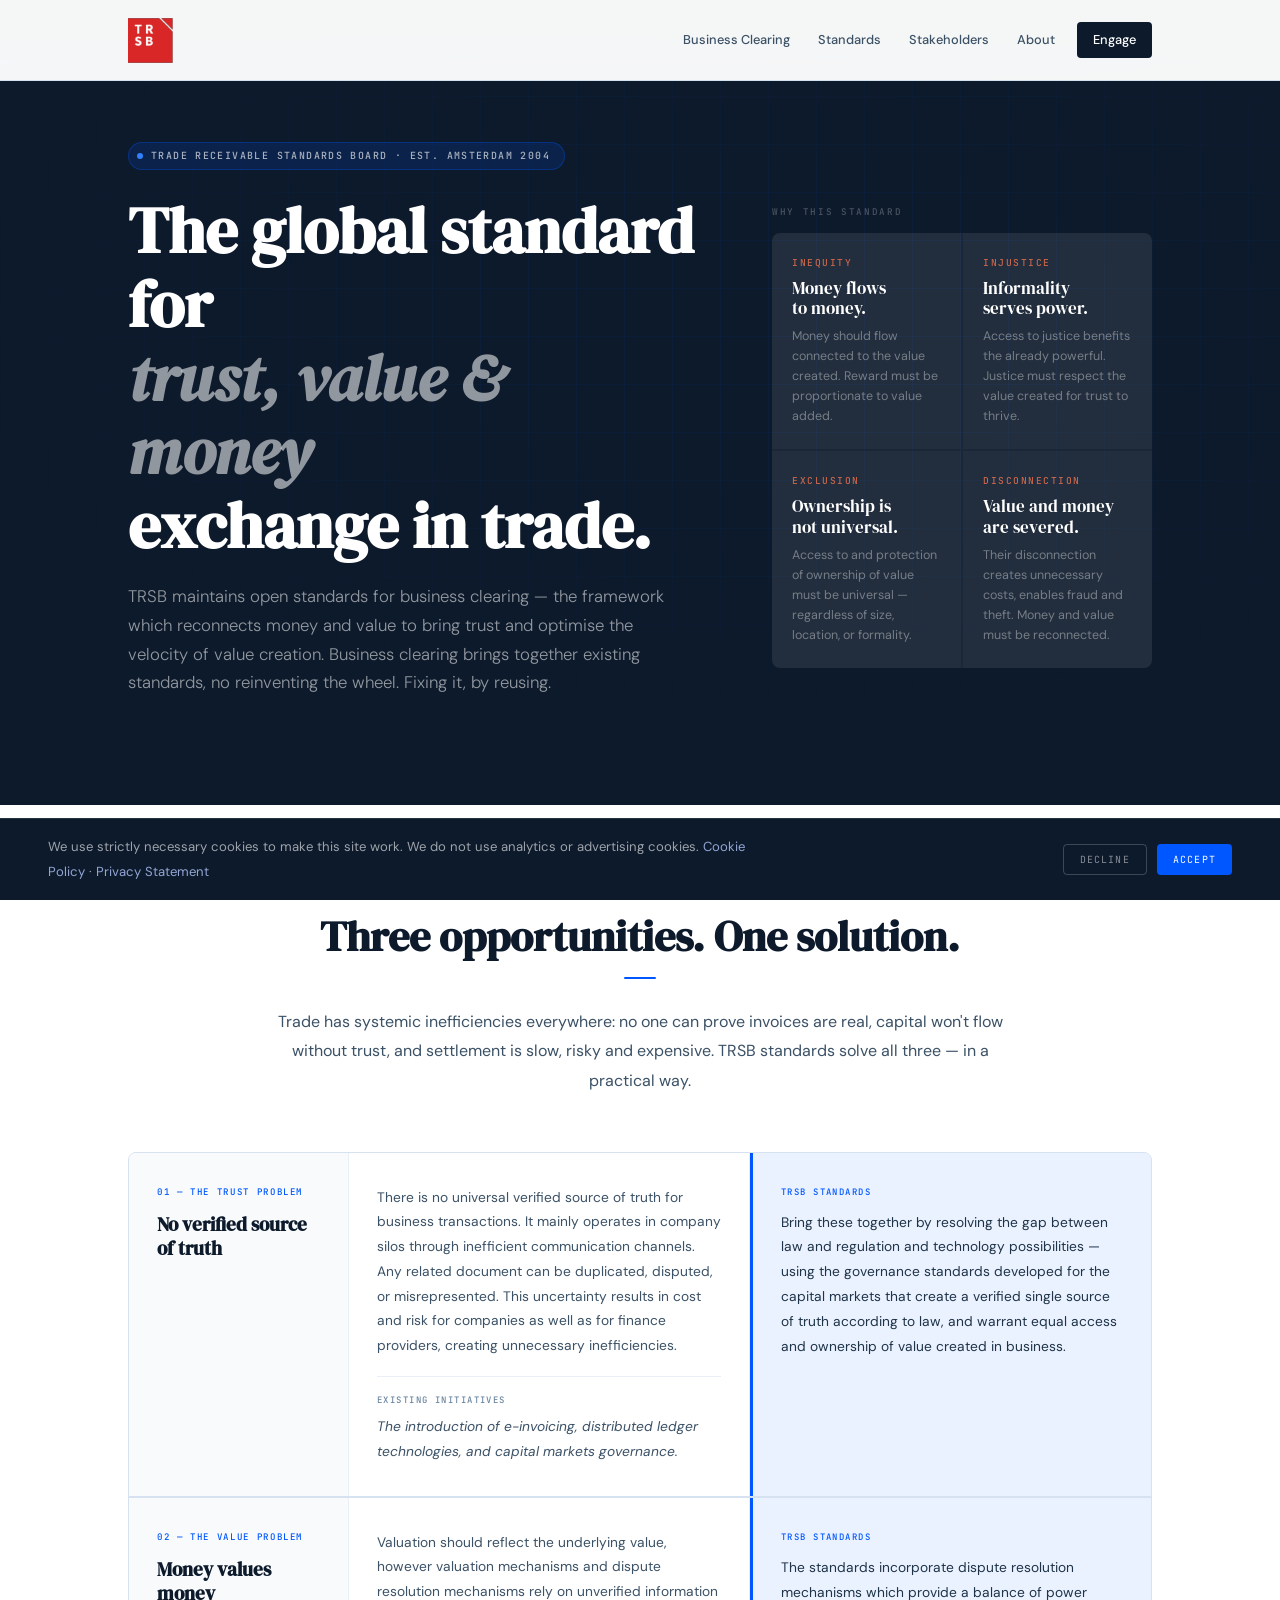
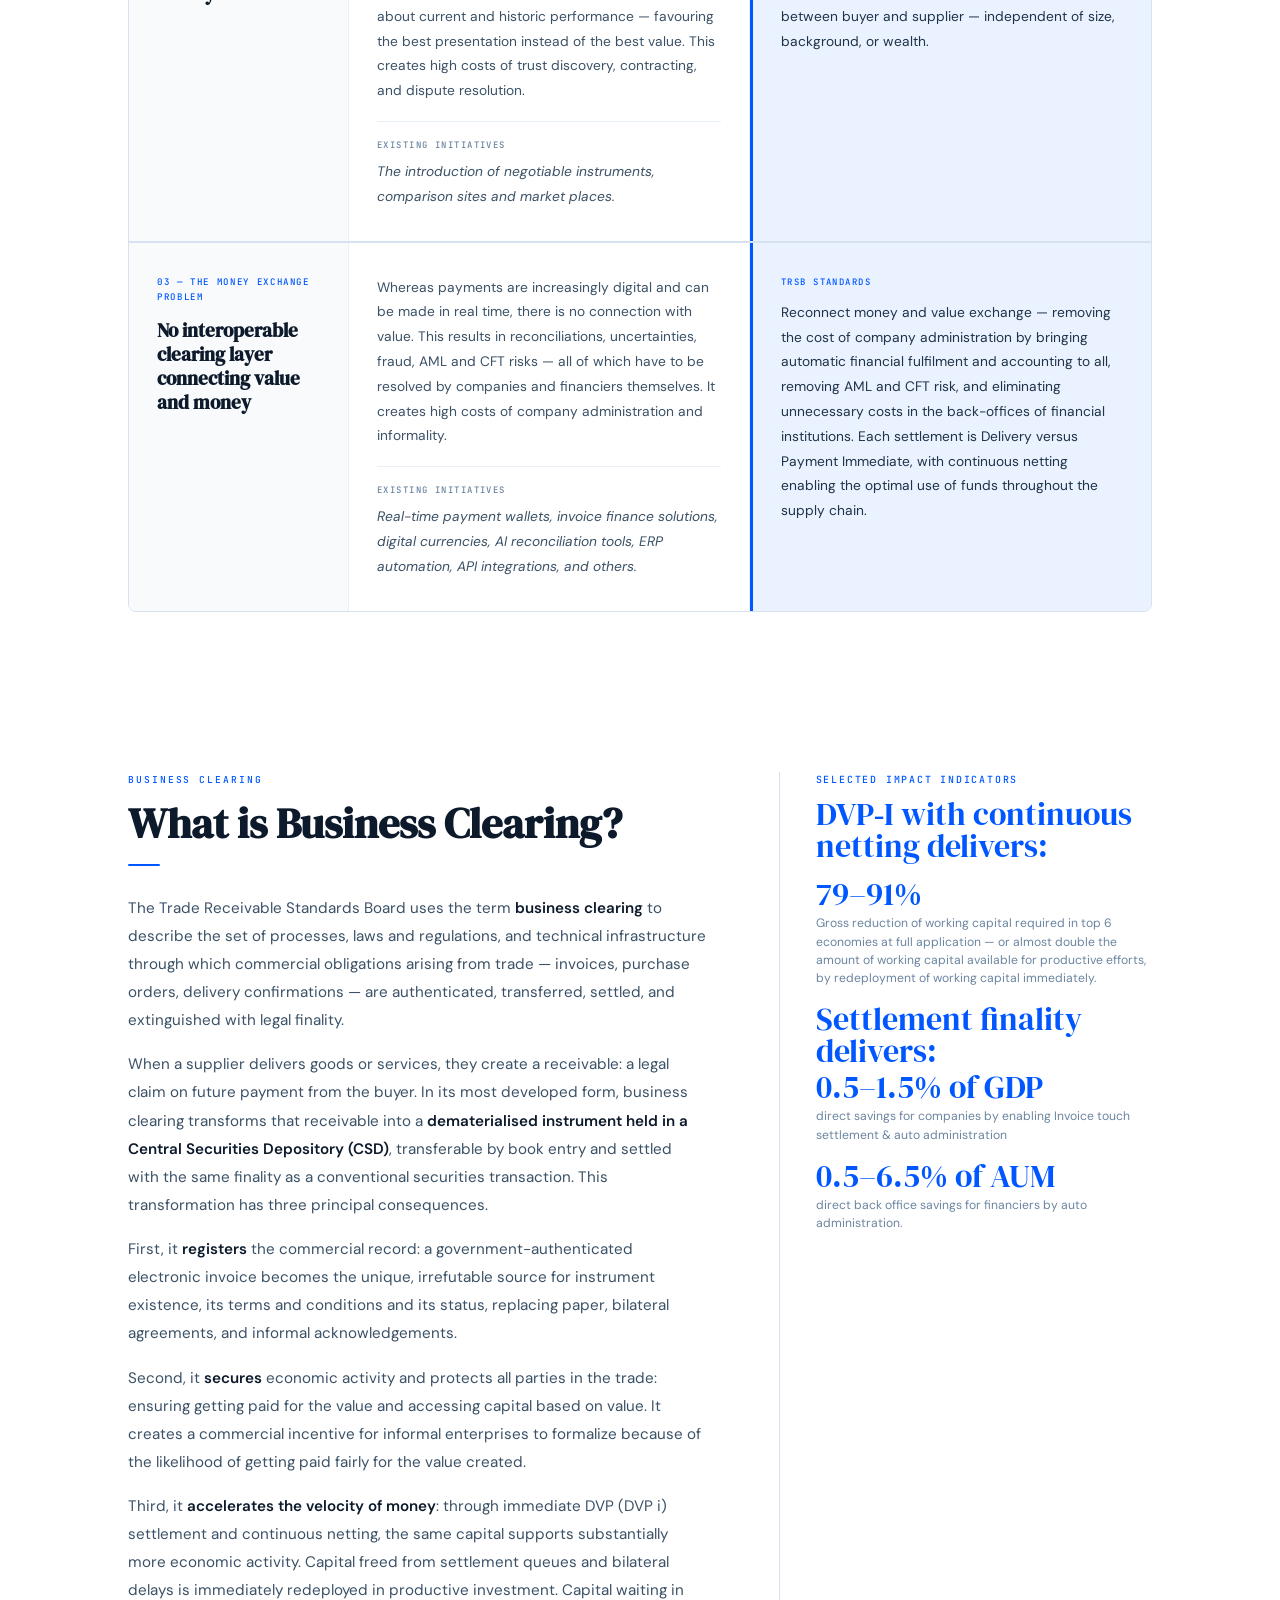
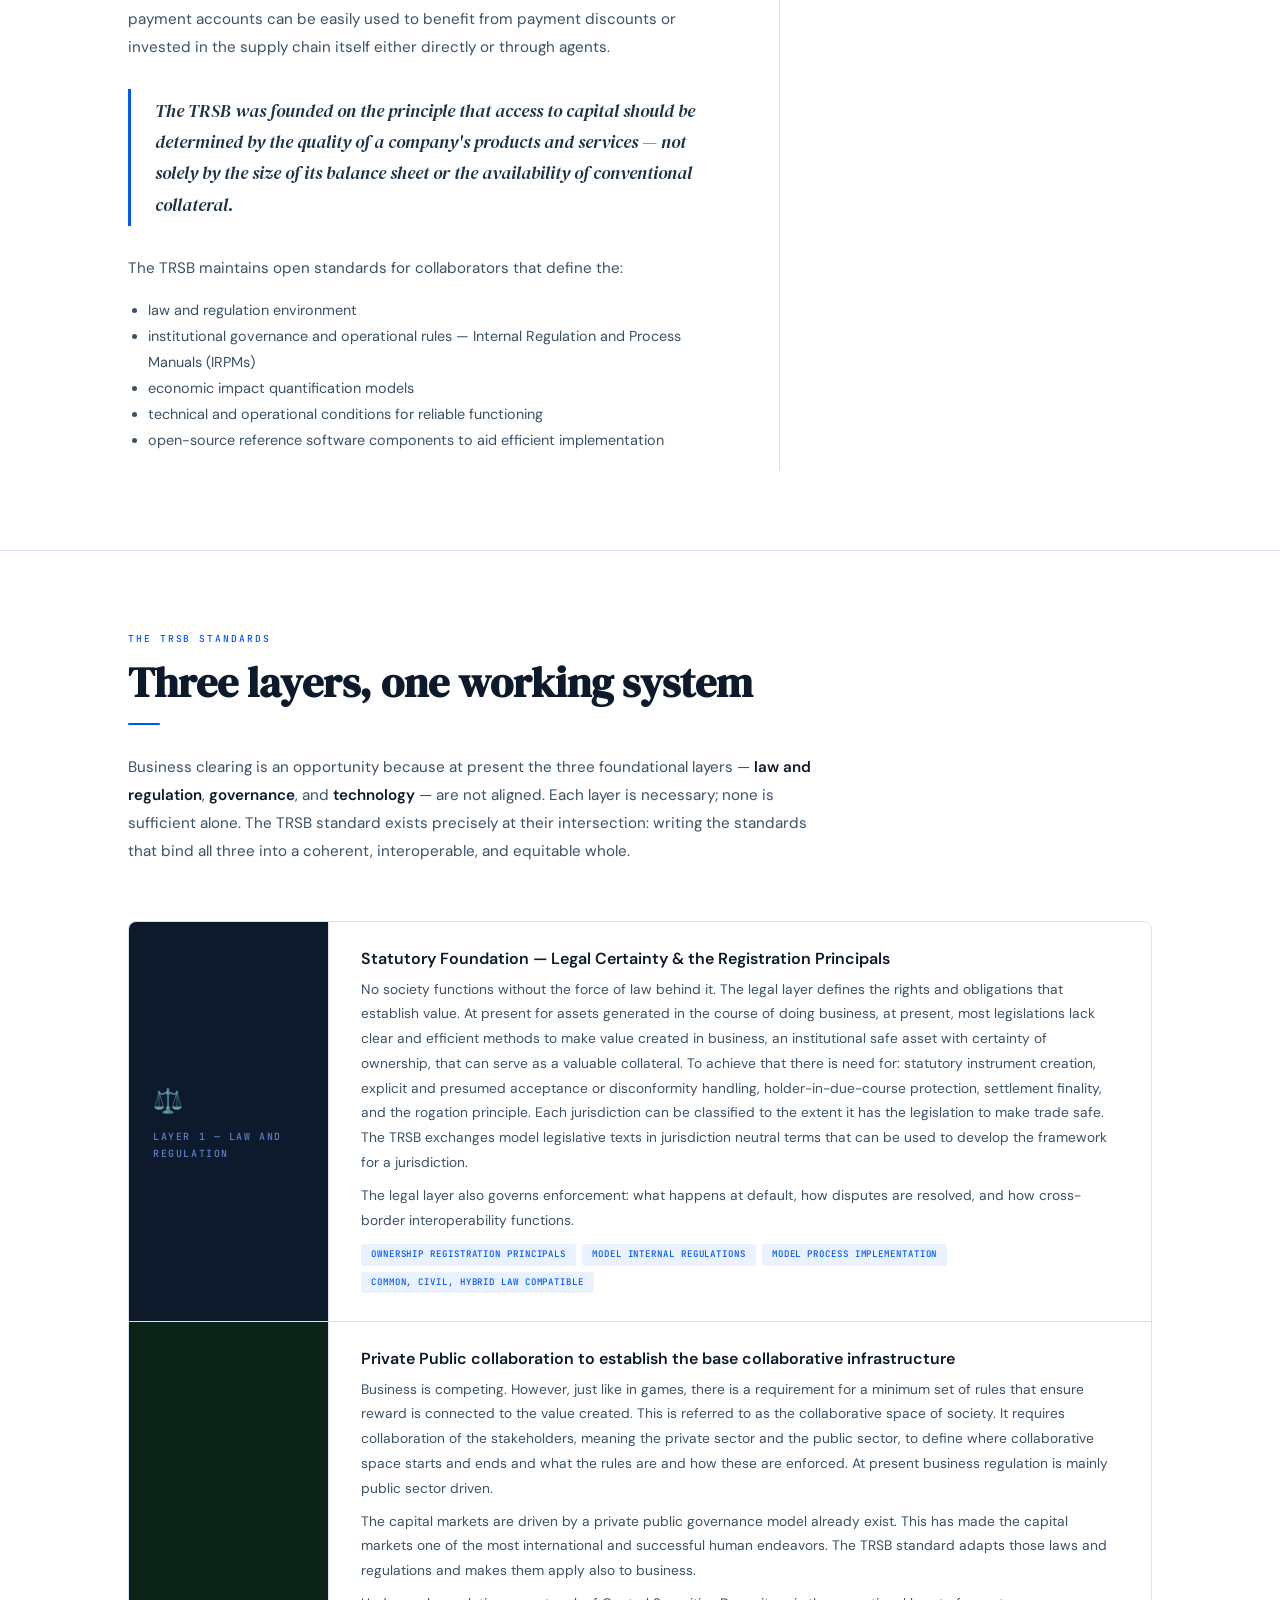
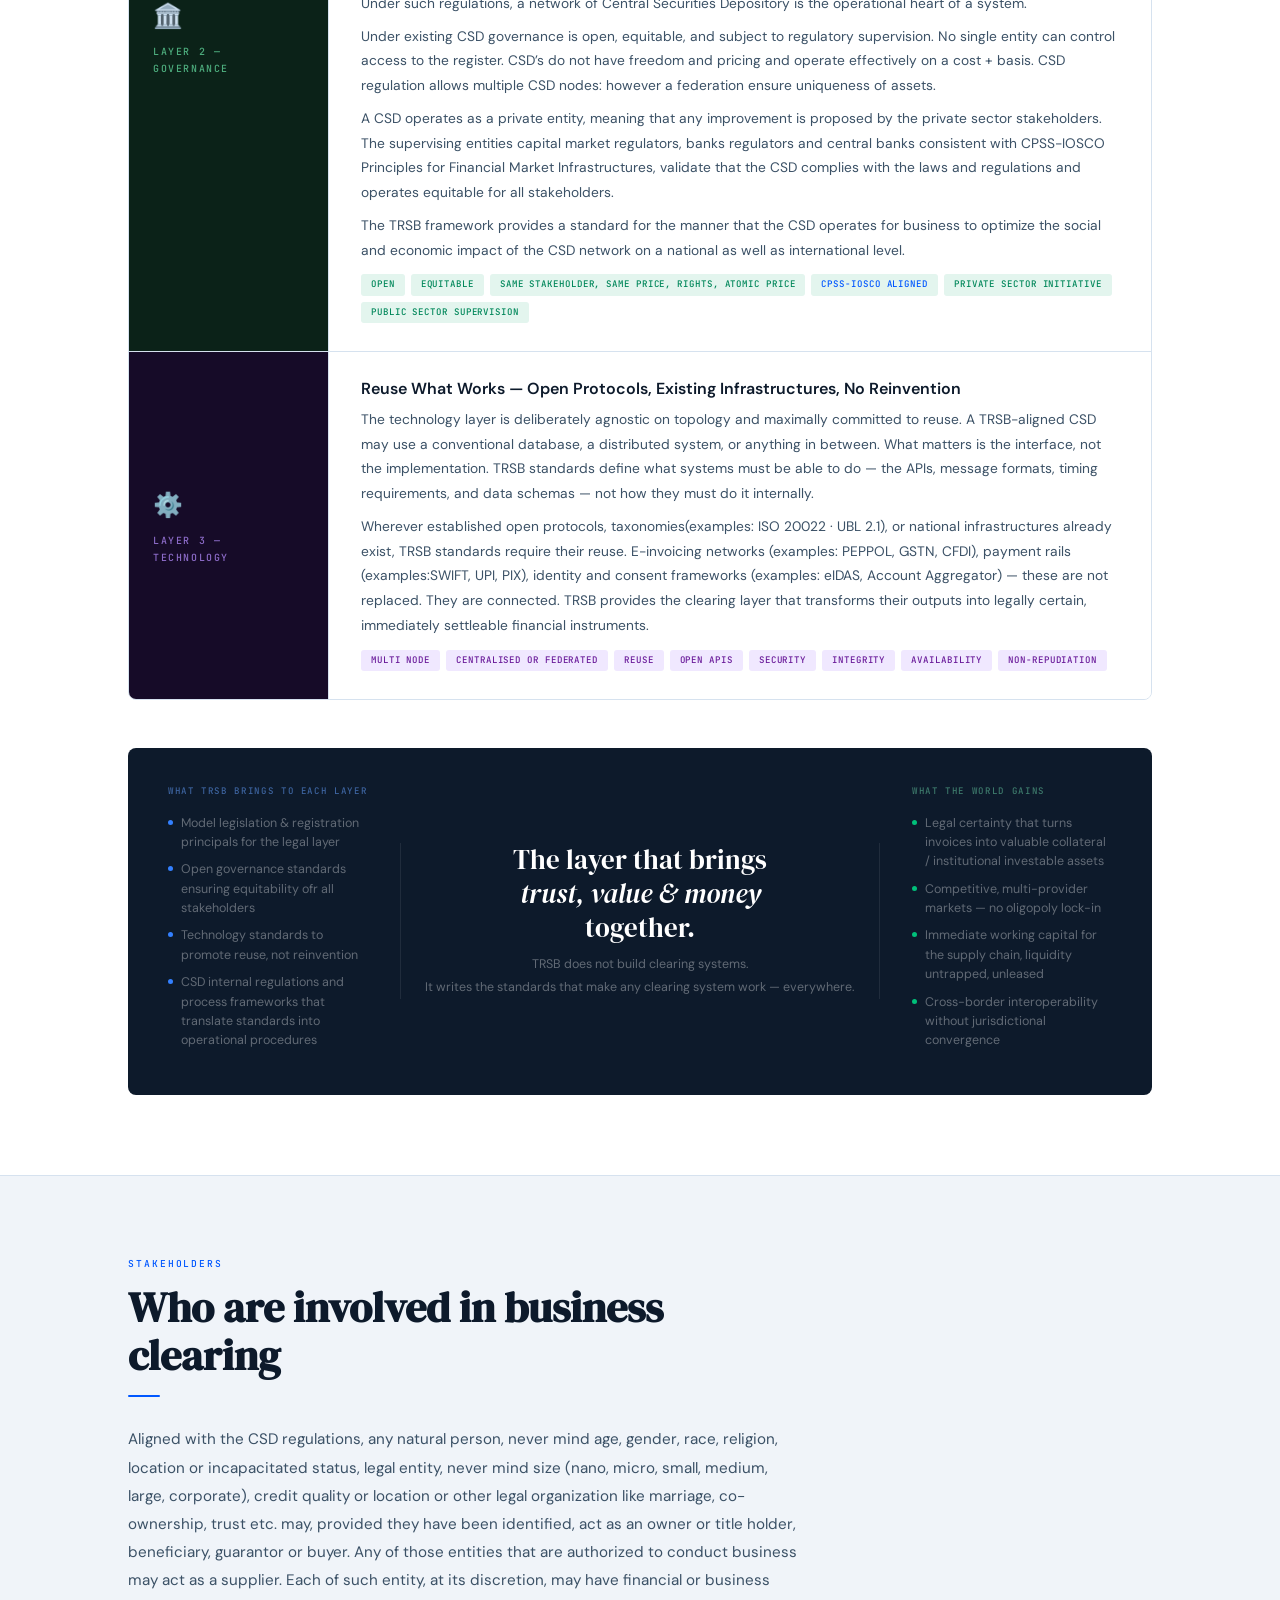
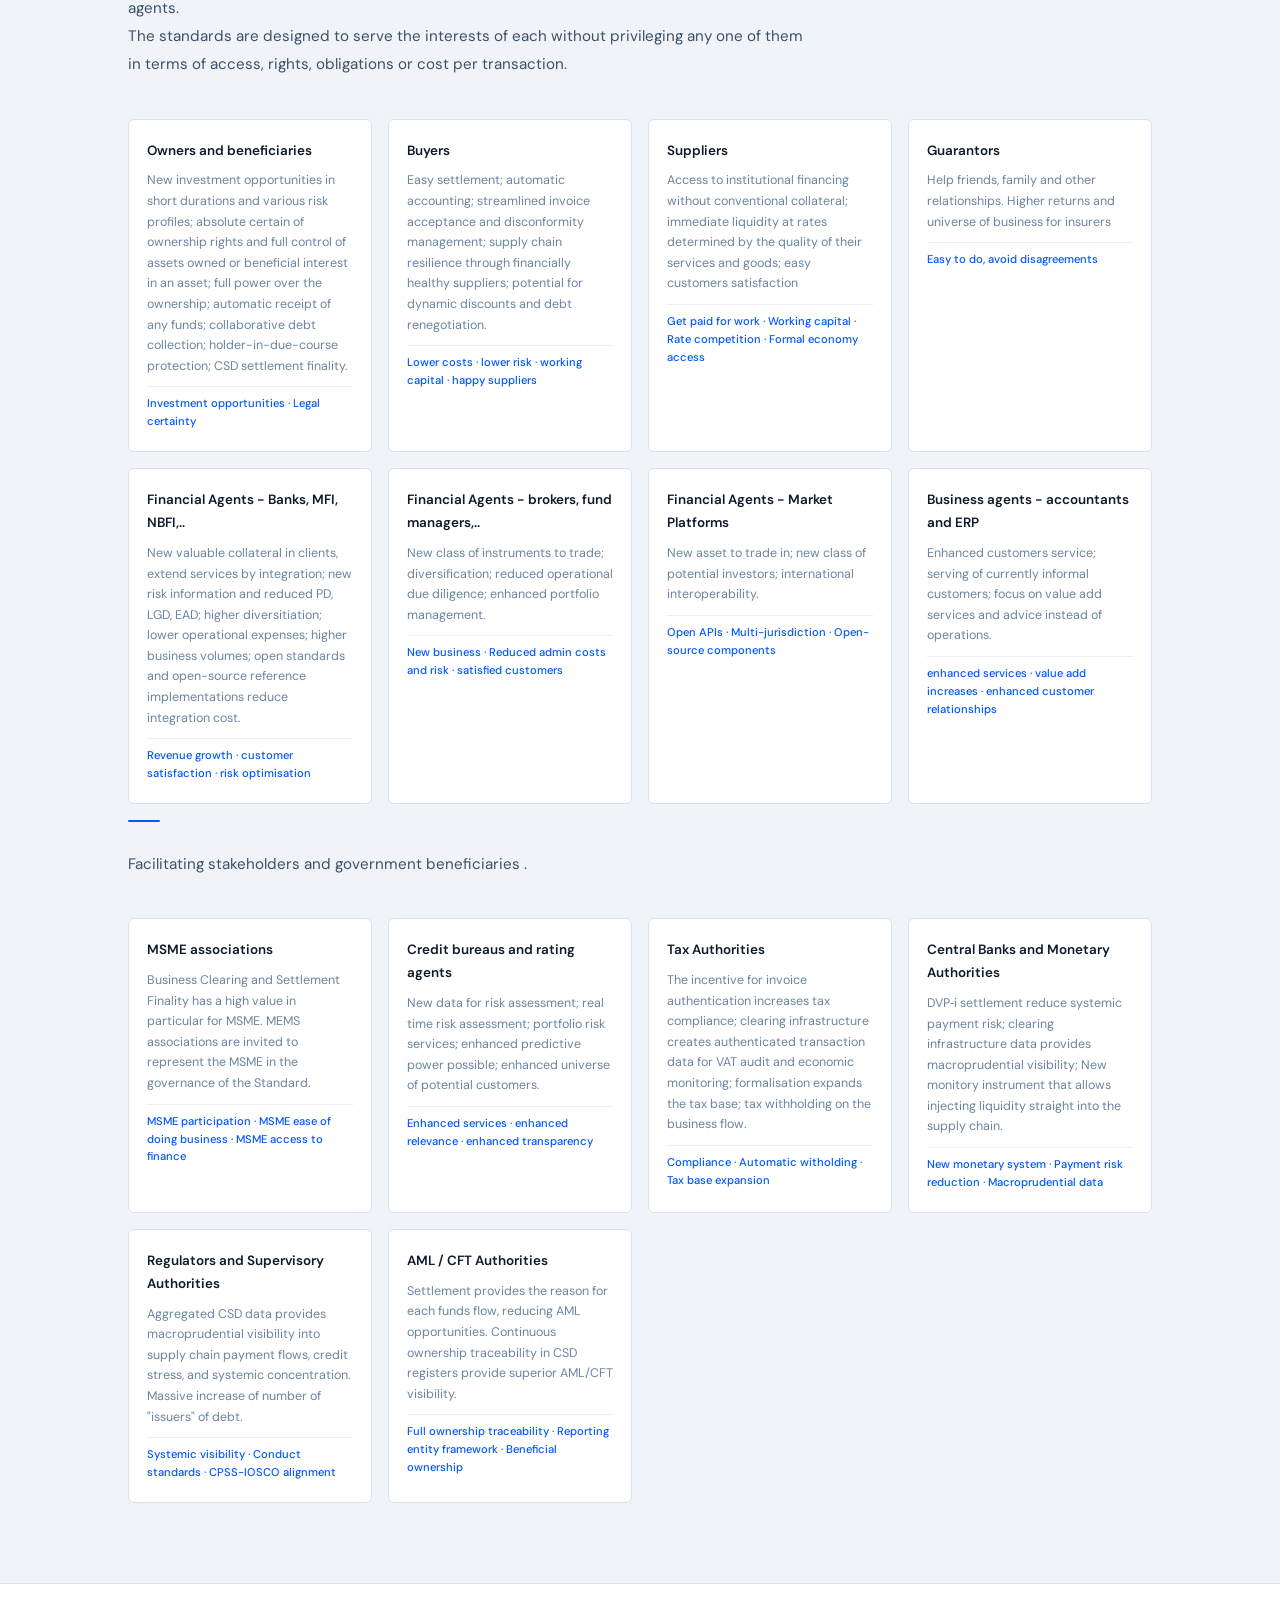
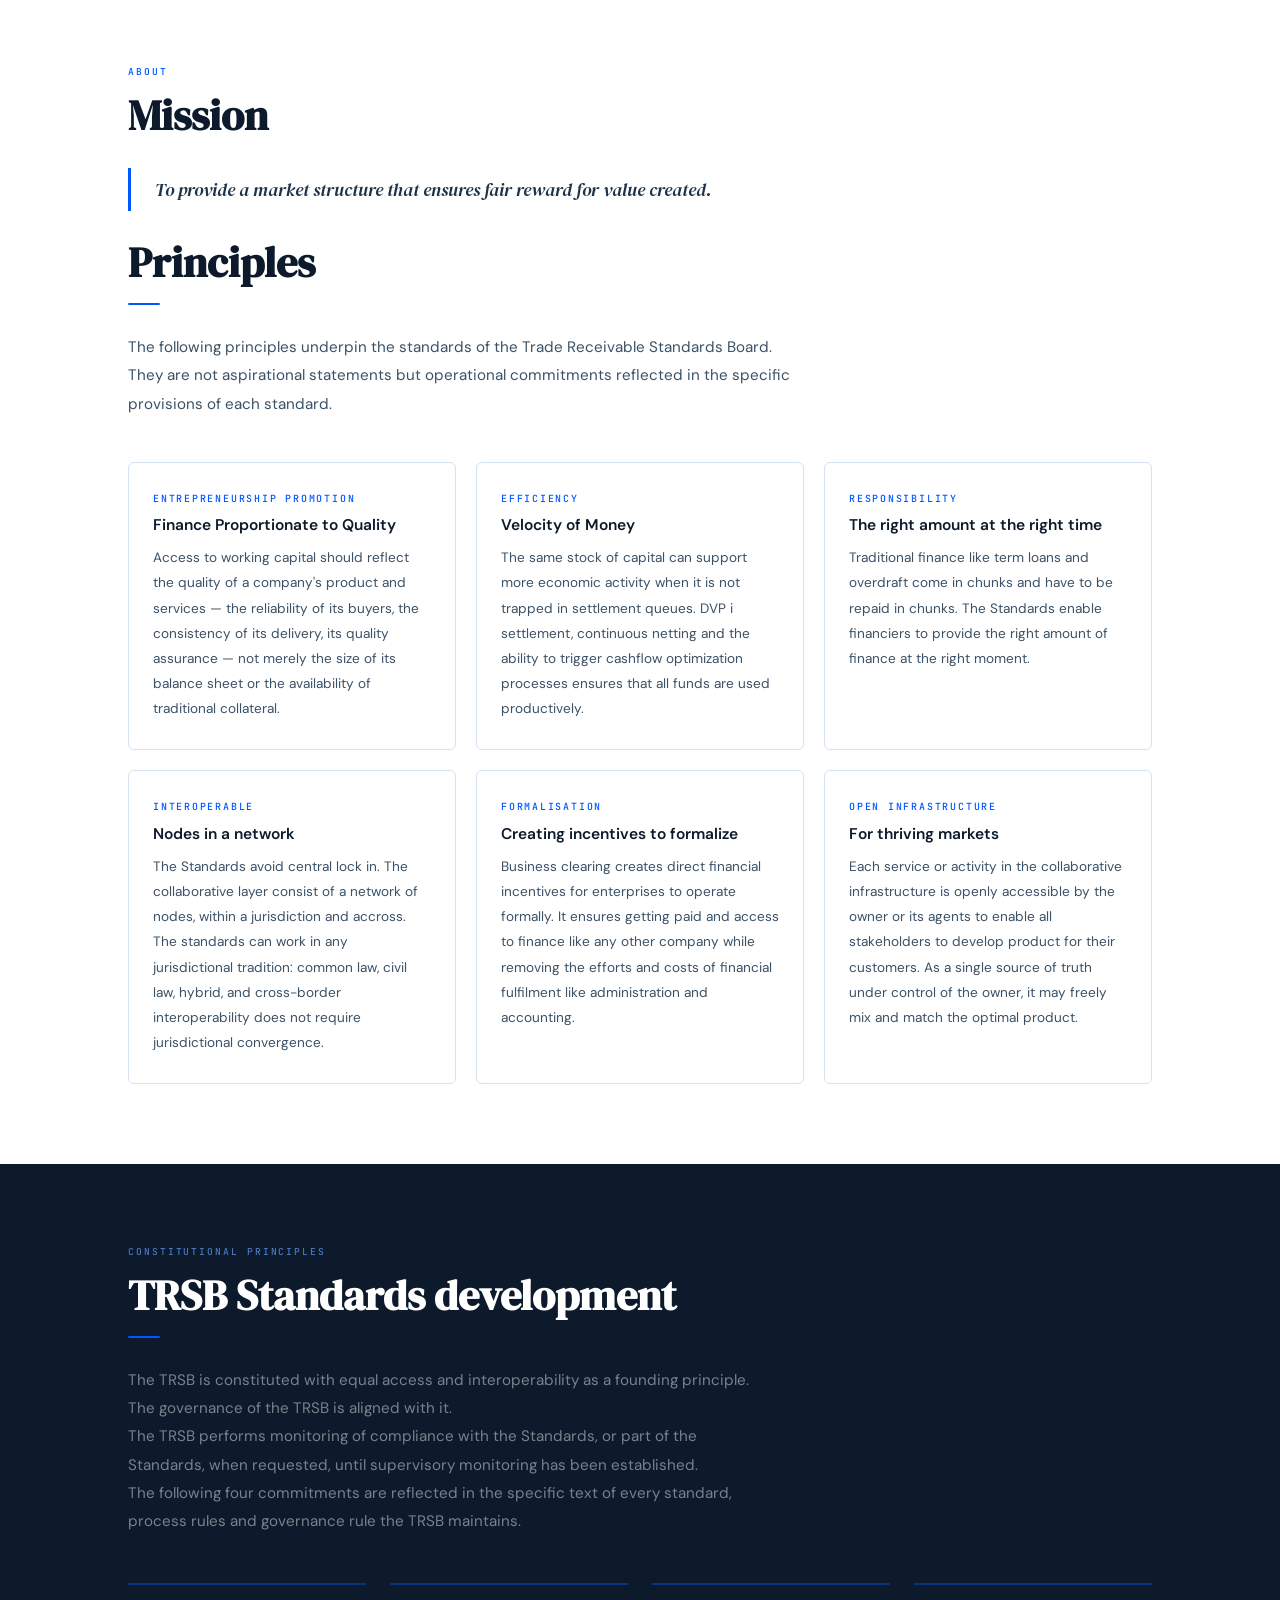
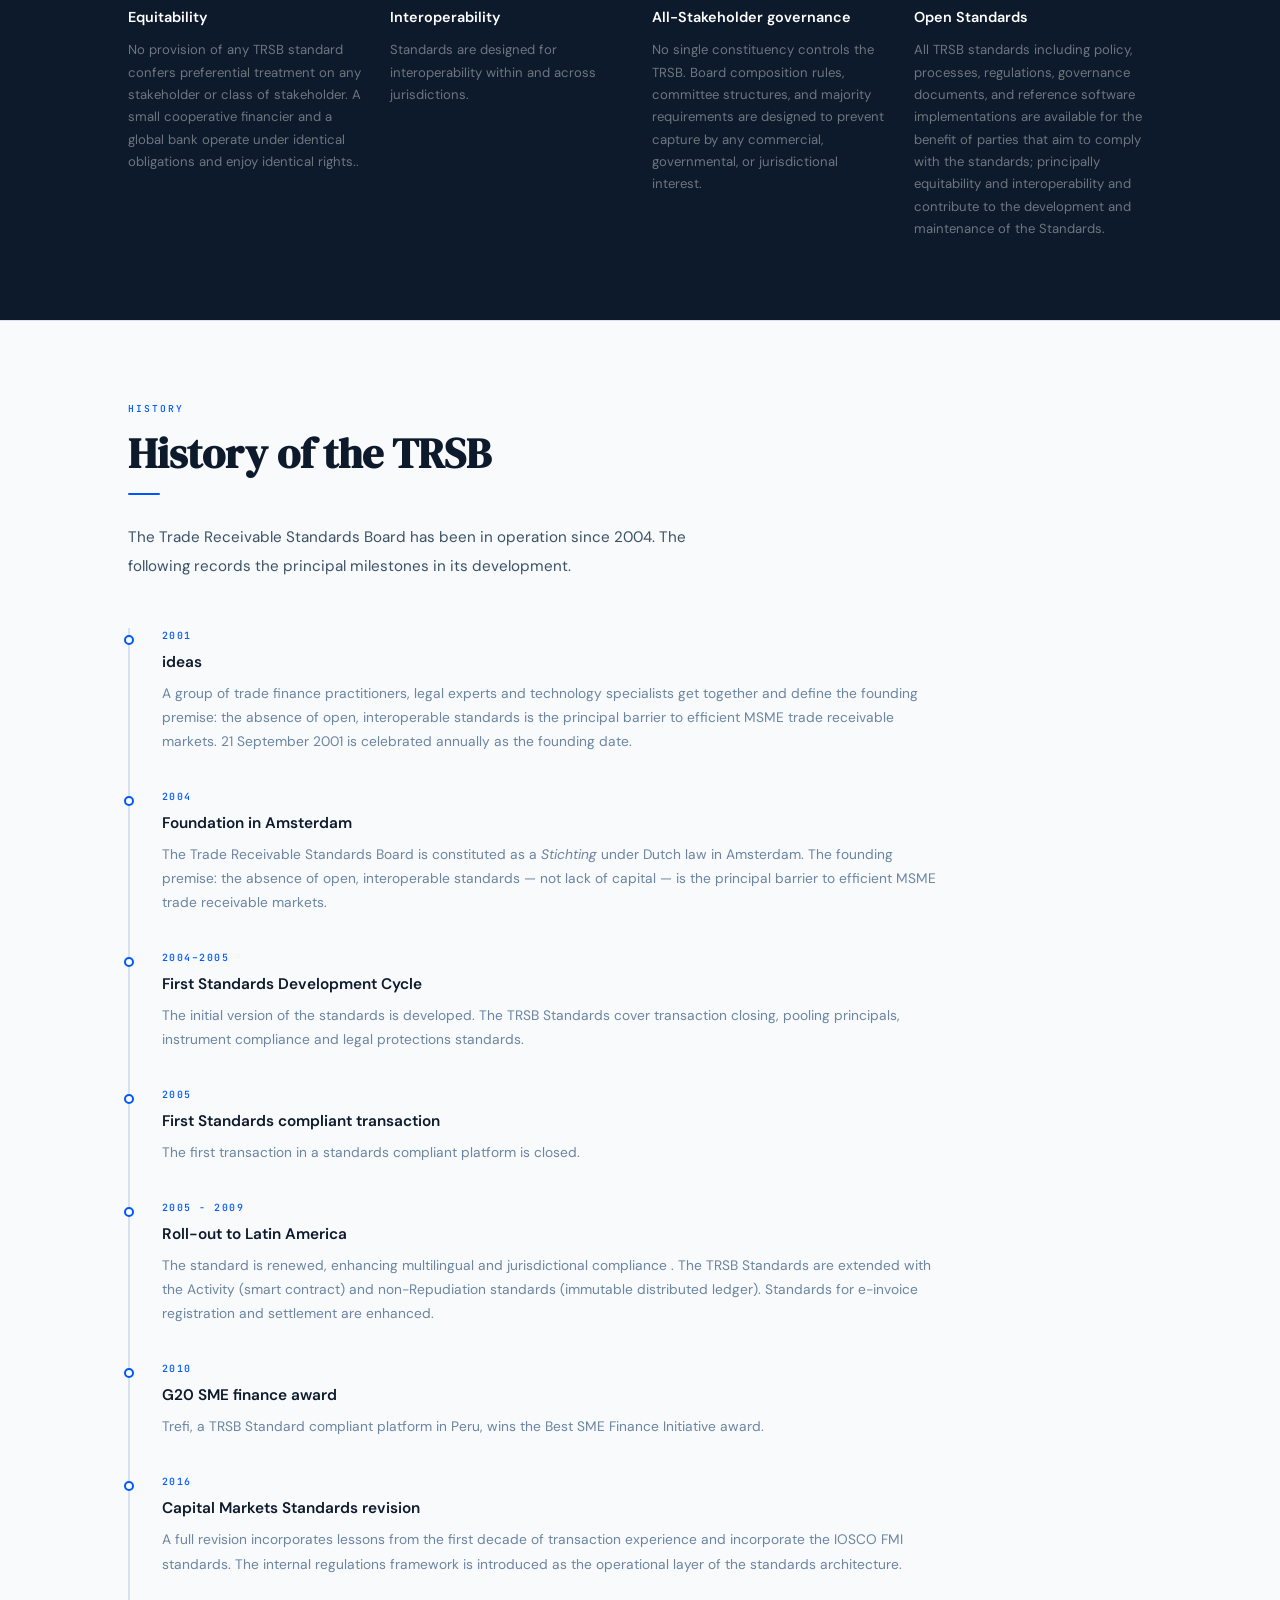
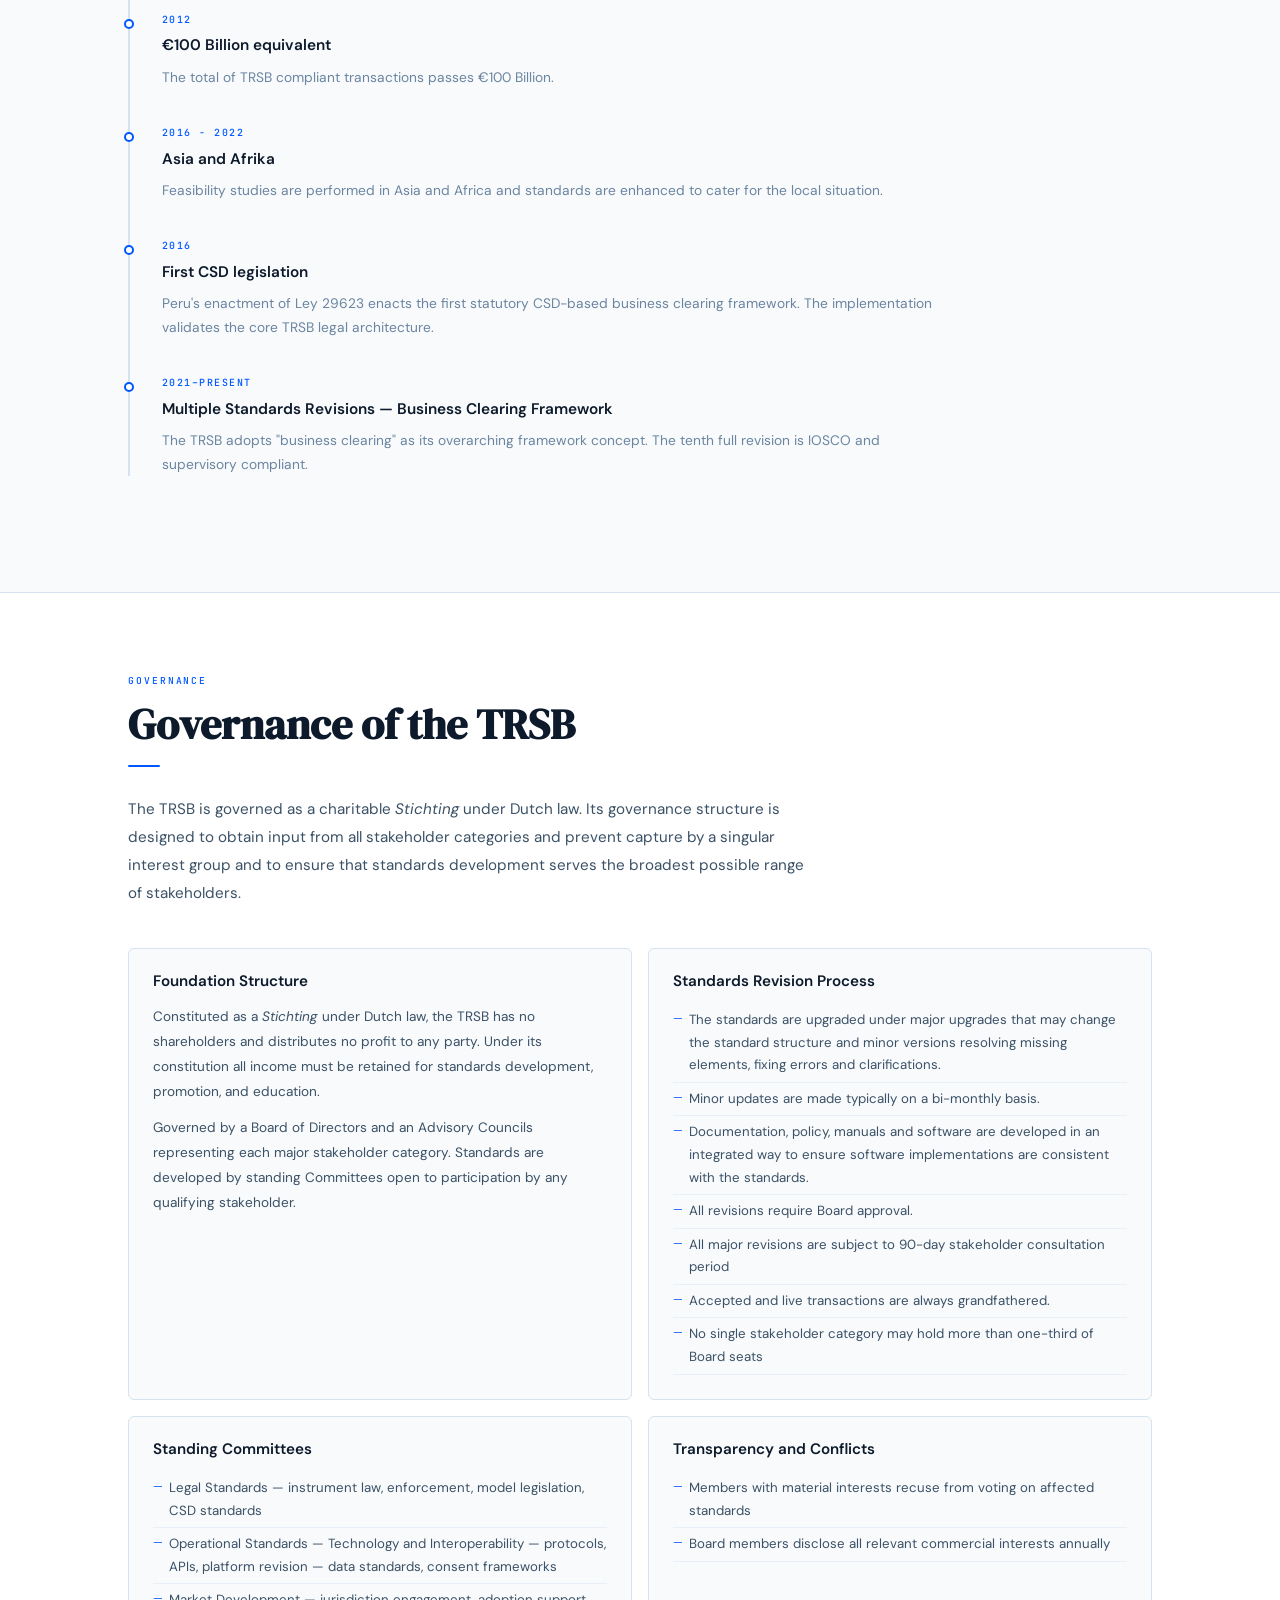
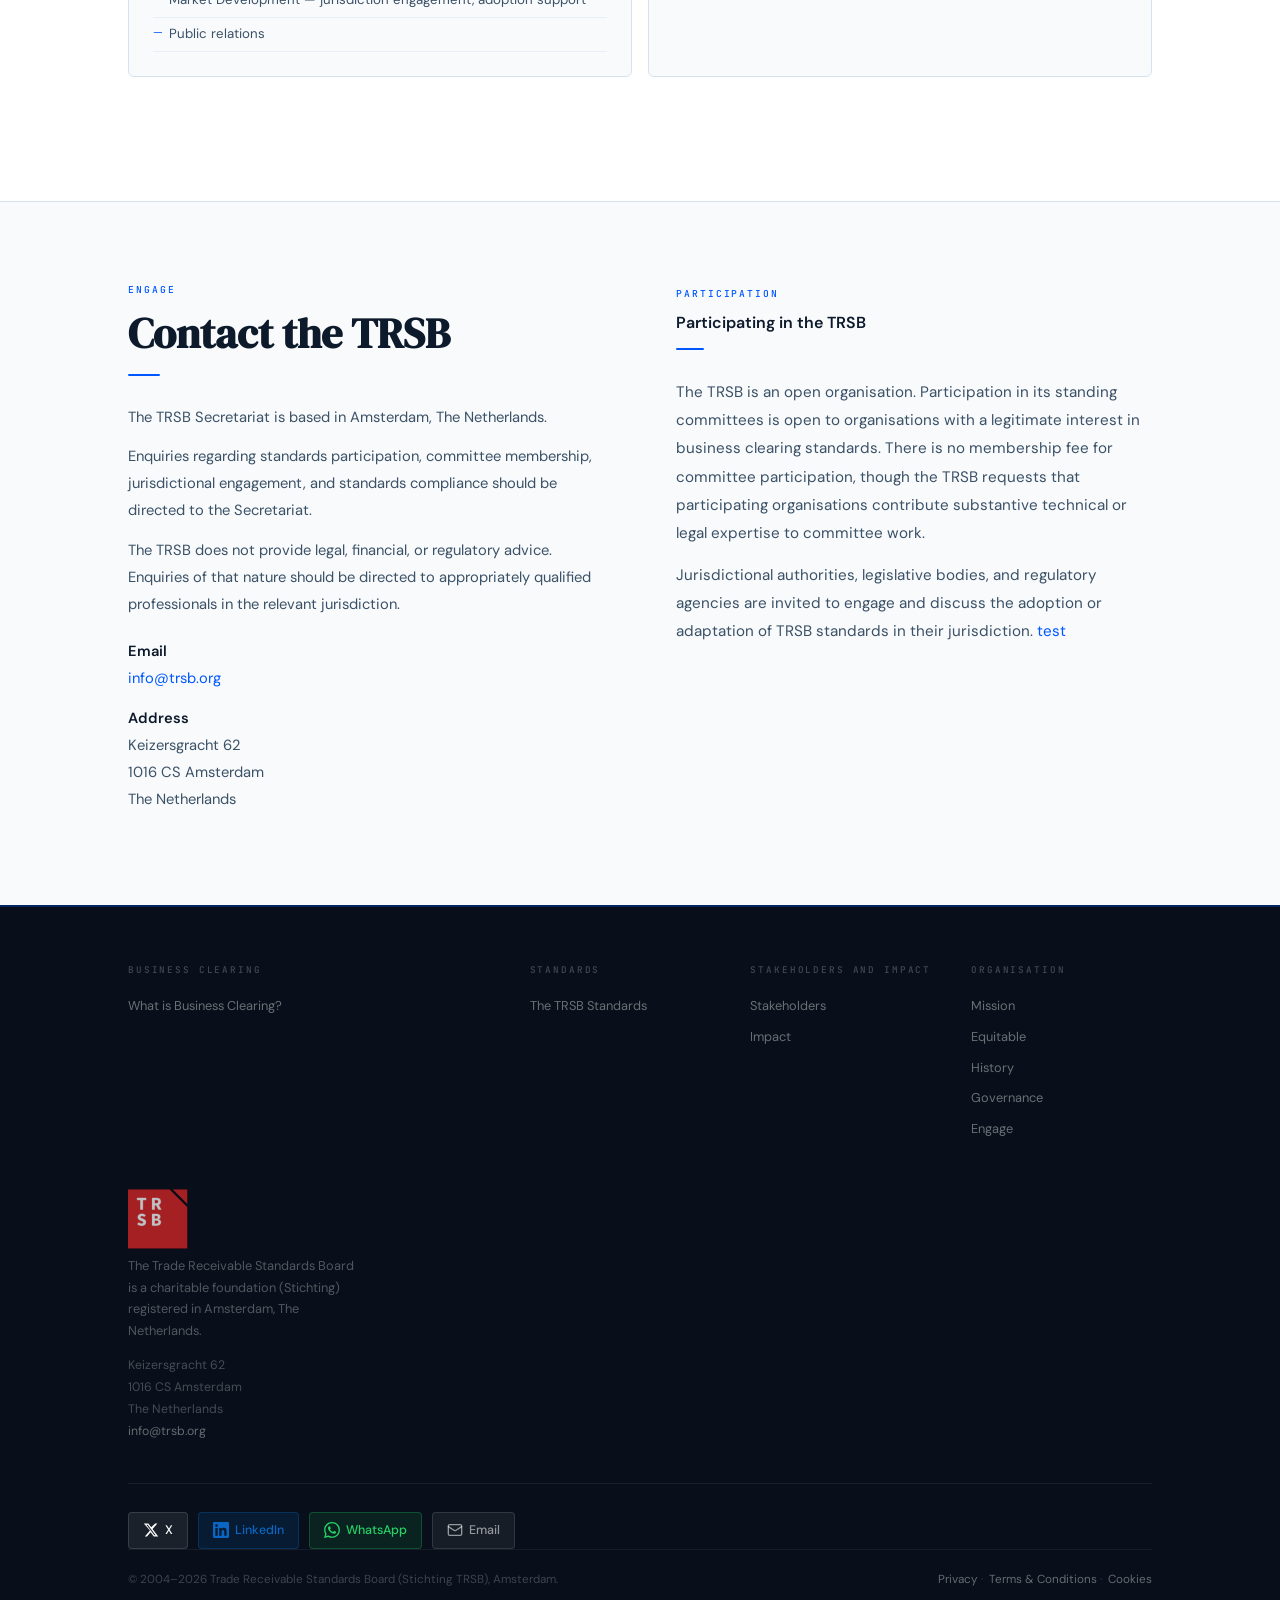
==== commit 7c3cdc49: "Fixes" ====
--- a/index.html
+++ b/index.html
@@ -43,9 +43,9 @@
   "foundingDate": "2004",
   "address": {
     "@type": "PostalAddress",
-    "streetAddress": "Karspeldreef 14",
+    "streetAddress": "Keizersgracht 62",
     "addressLocality": "Amsterdam-Zuidoost",
-    "postalCode": "1101 CK",
+    "postalCode": "1016 CS",
     "addressCountry": "NL"
   },
   "contactPoint": {
@@ -664,7 +664,7 @@
           <p>The TRSB does not provide legal, financial, or regulatory advice. 
           Enquiries of that nature should be directed to appropriately qualified professionals in the relevant jurisdiction.</p>
           <p style="margin-top:20px"><strong>Email</strong><br><a href="mailto:info@trsb.org"><span class="__cf_email__" data-cfemail="info@trsb.org">info@trsb.org</span></a></p>
-          <p style="margin-top:10px"><strong>Address</strong><br>Karspeldreef 14<br>1101 CK Amsterdam-Zuidoost<br>The Netherlands</p>
+          <p style="margin-top:10px"><strong>Address</strong><br>Keizersgracht 62<br>1016 CS Amsterdam<br>The Netherlands</p>
         </div>
       </div>
       <div>
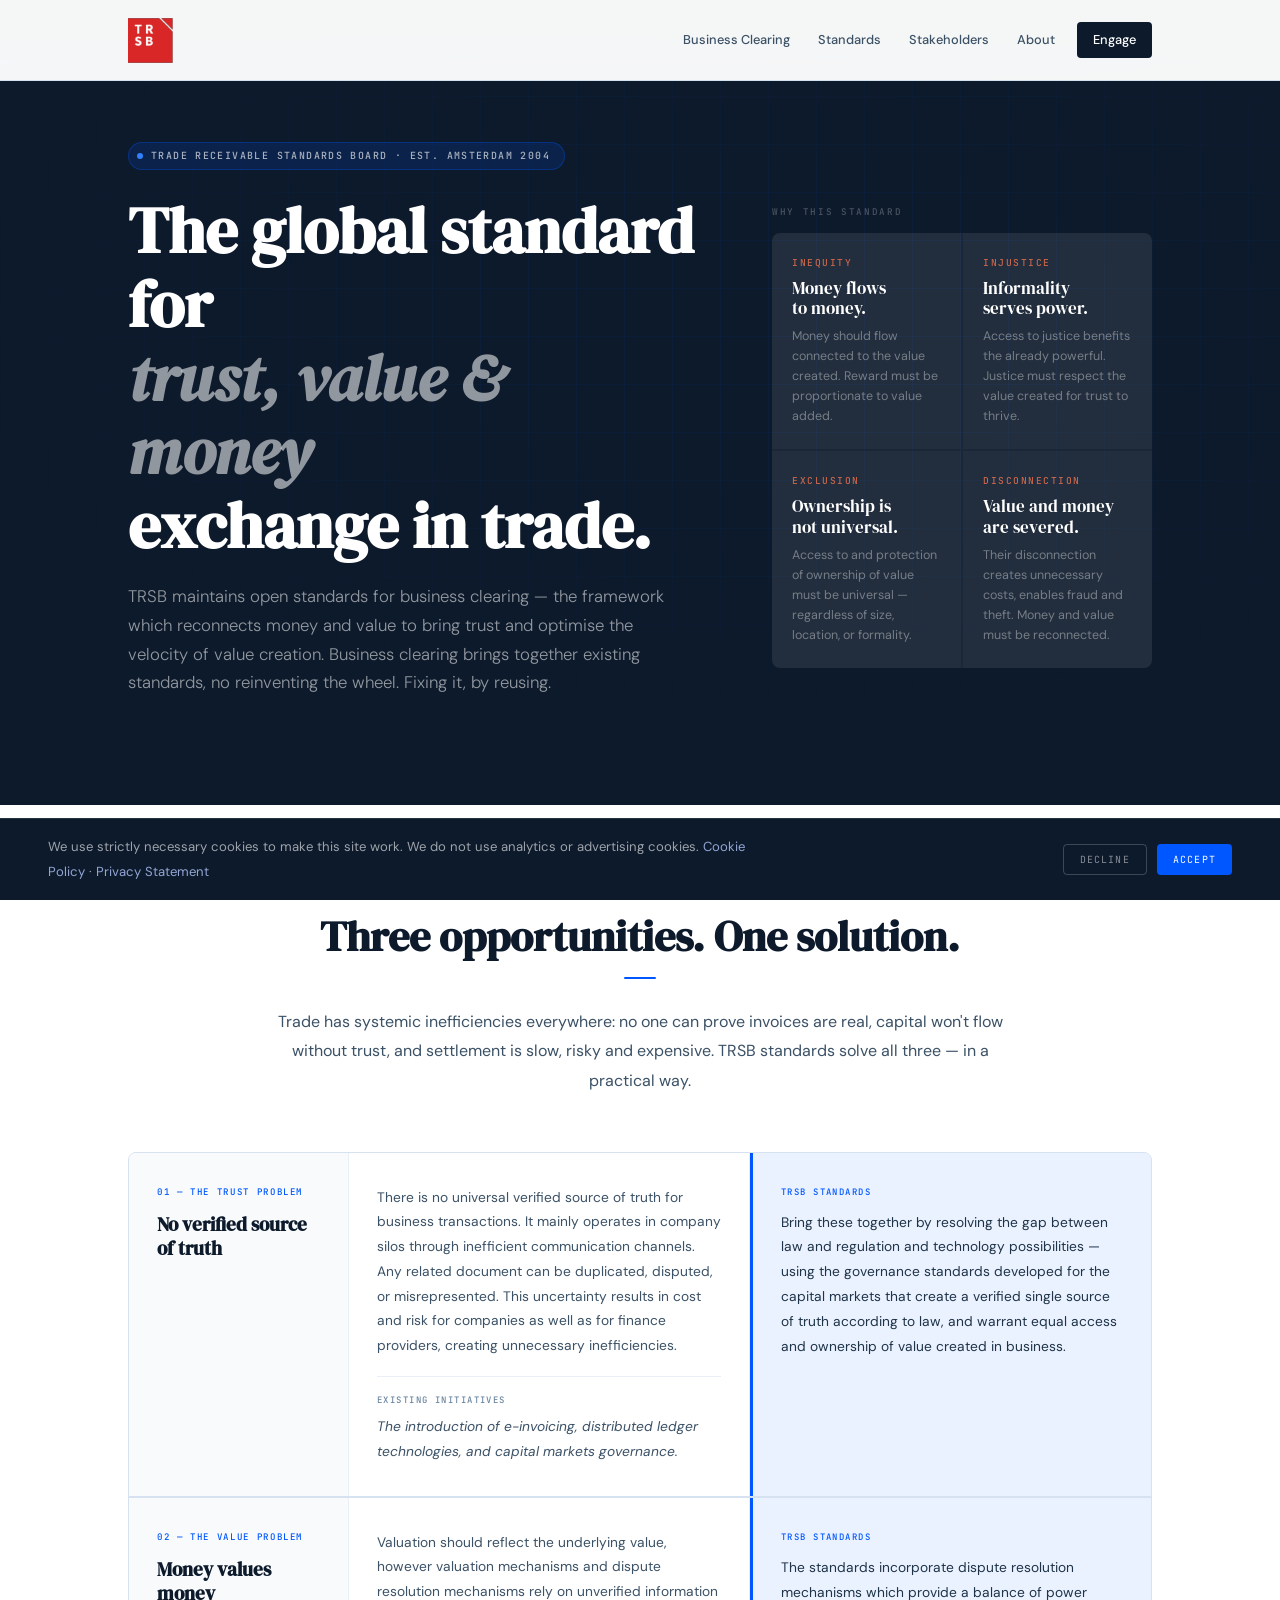
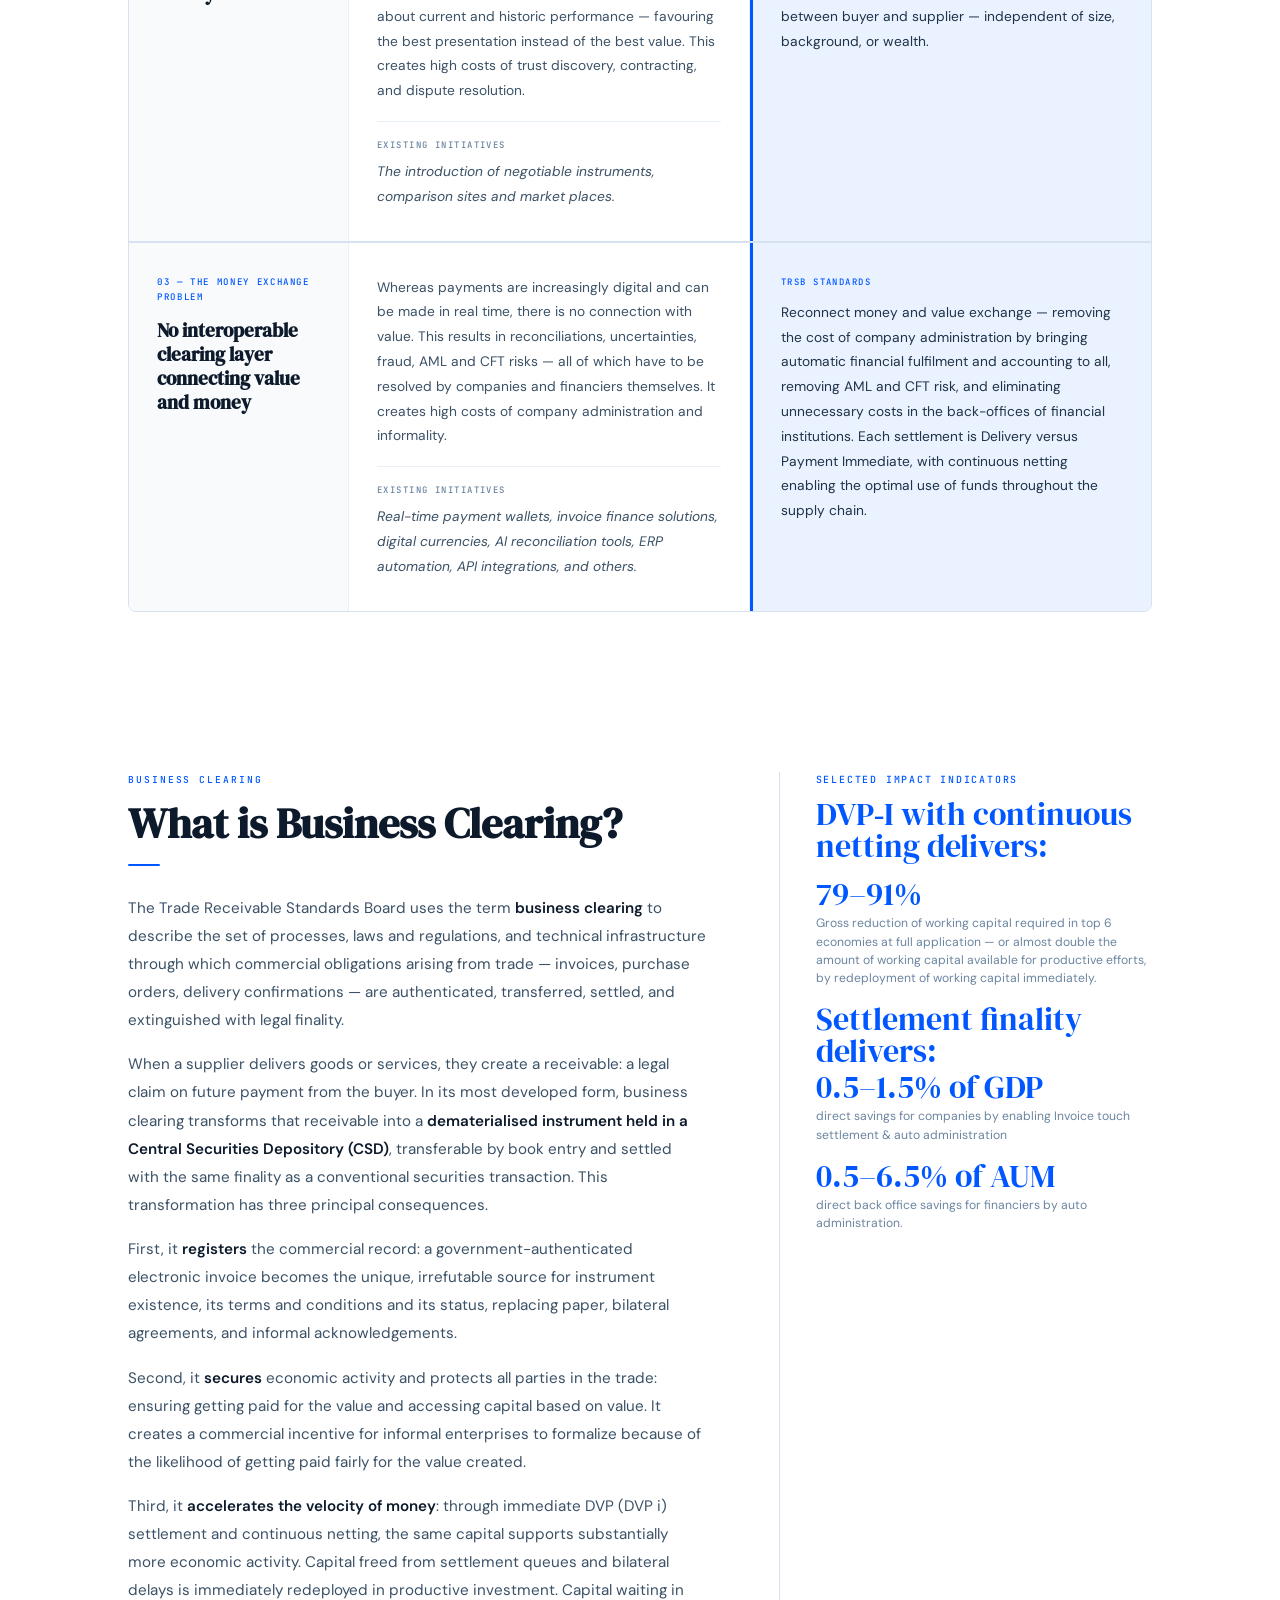
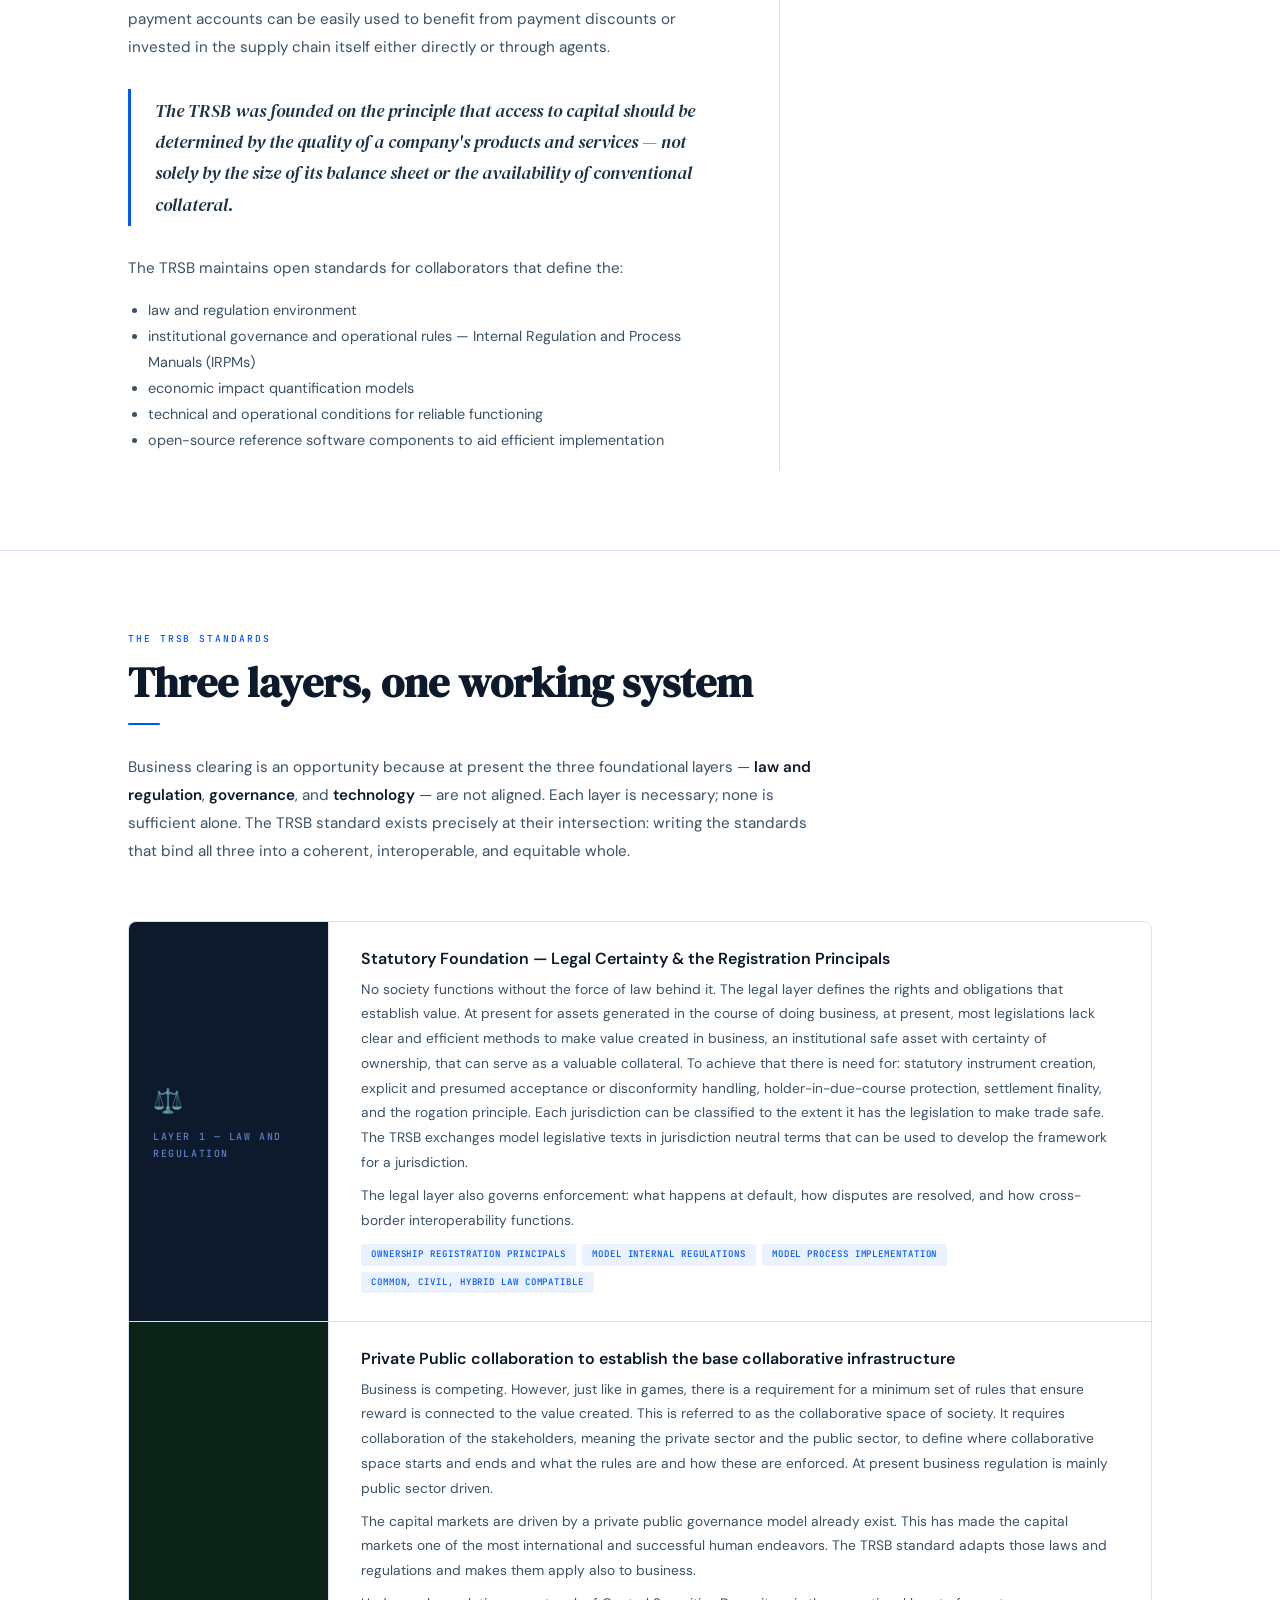
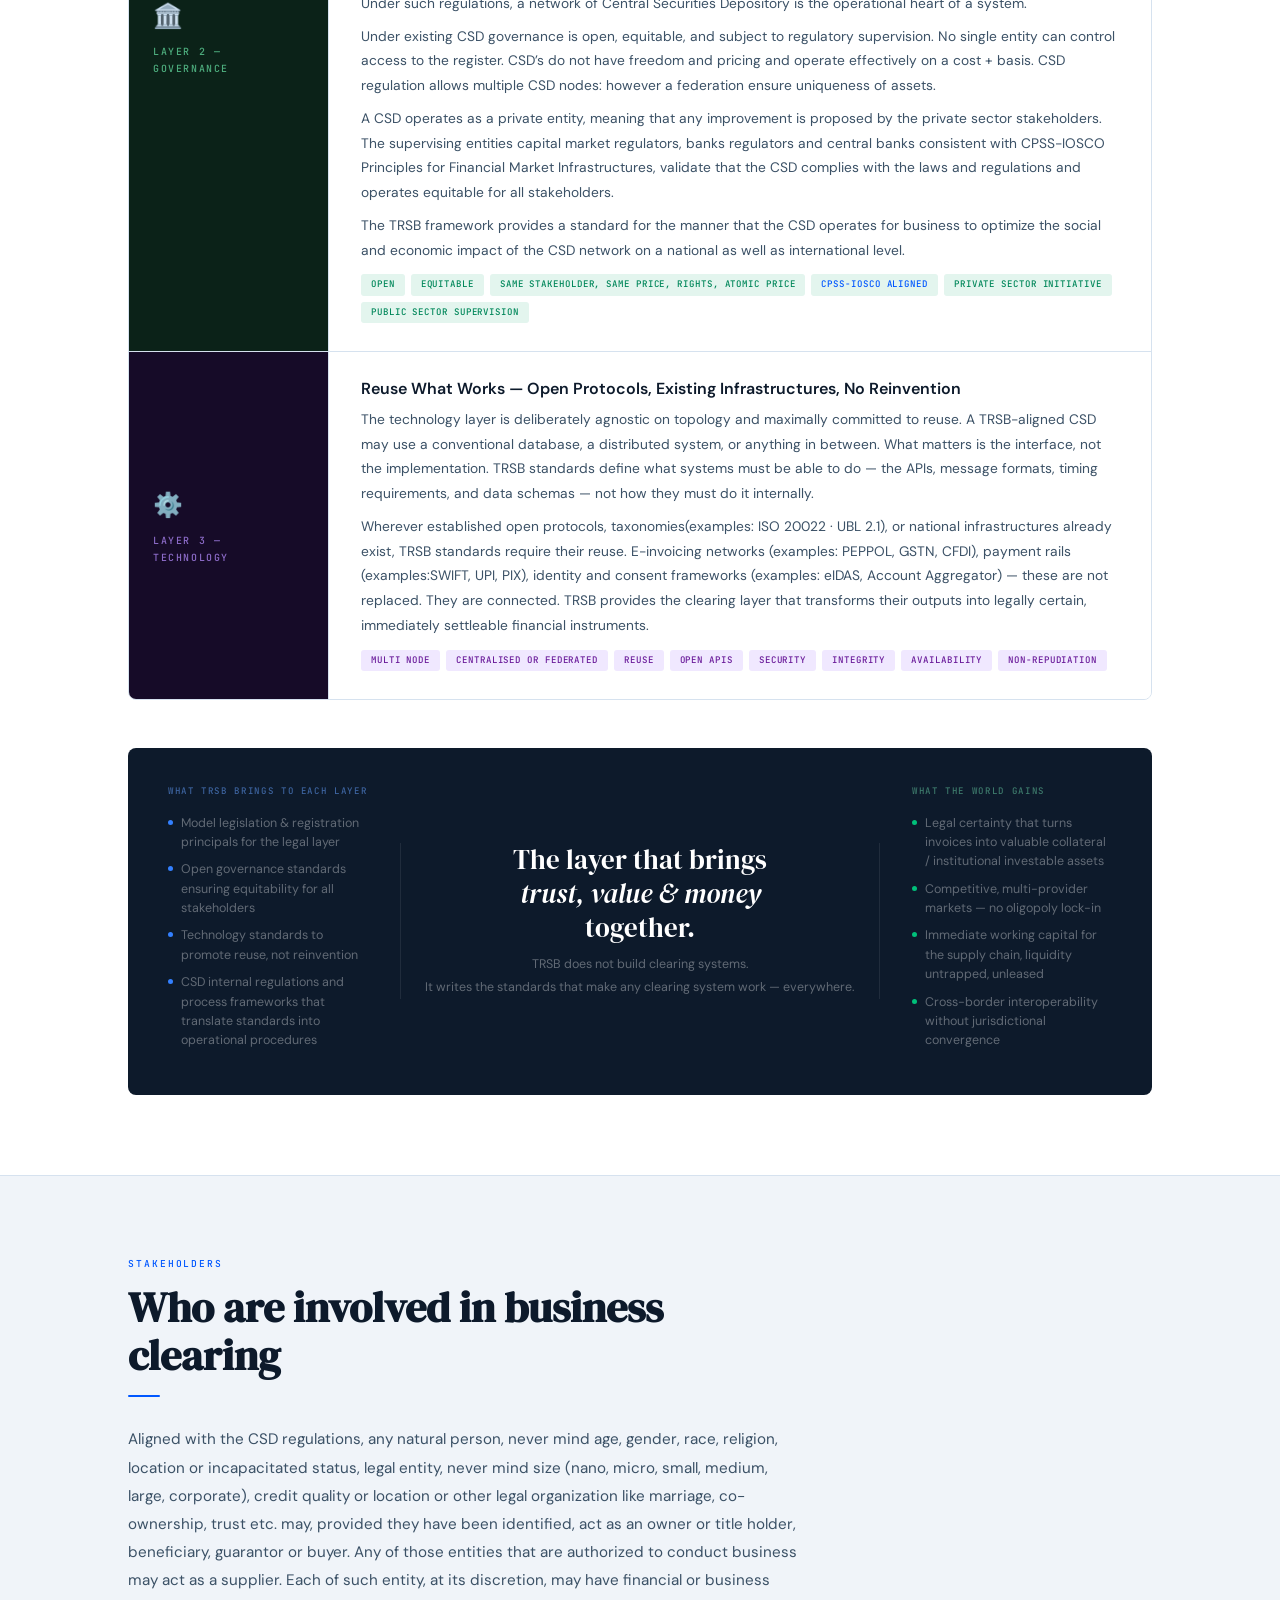
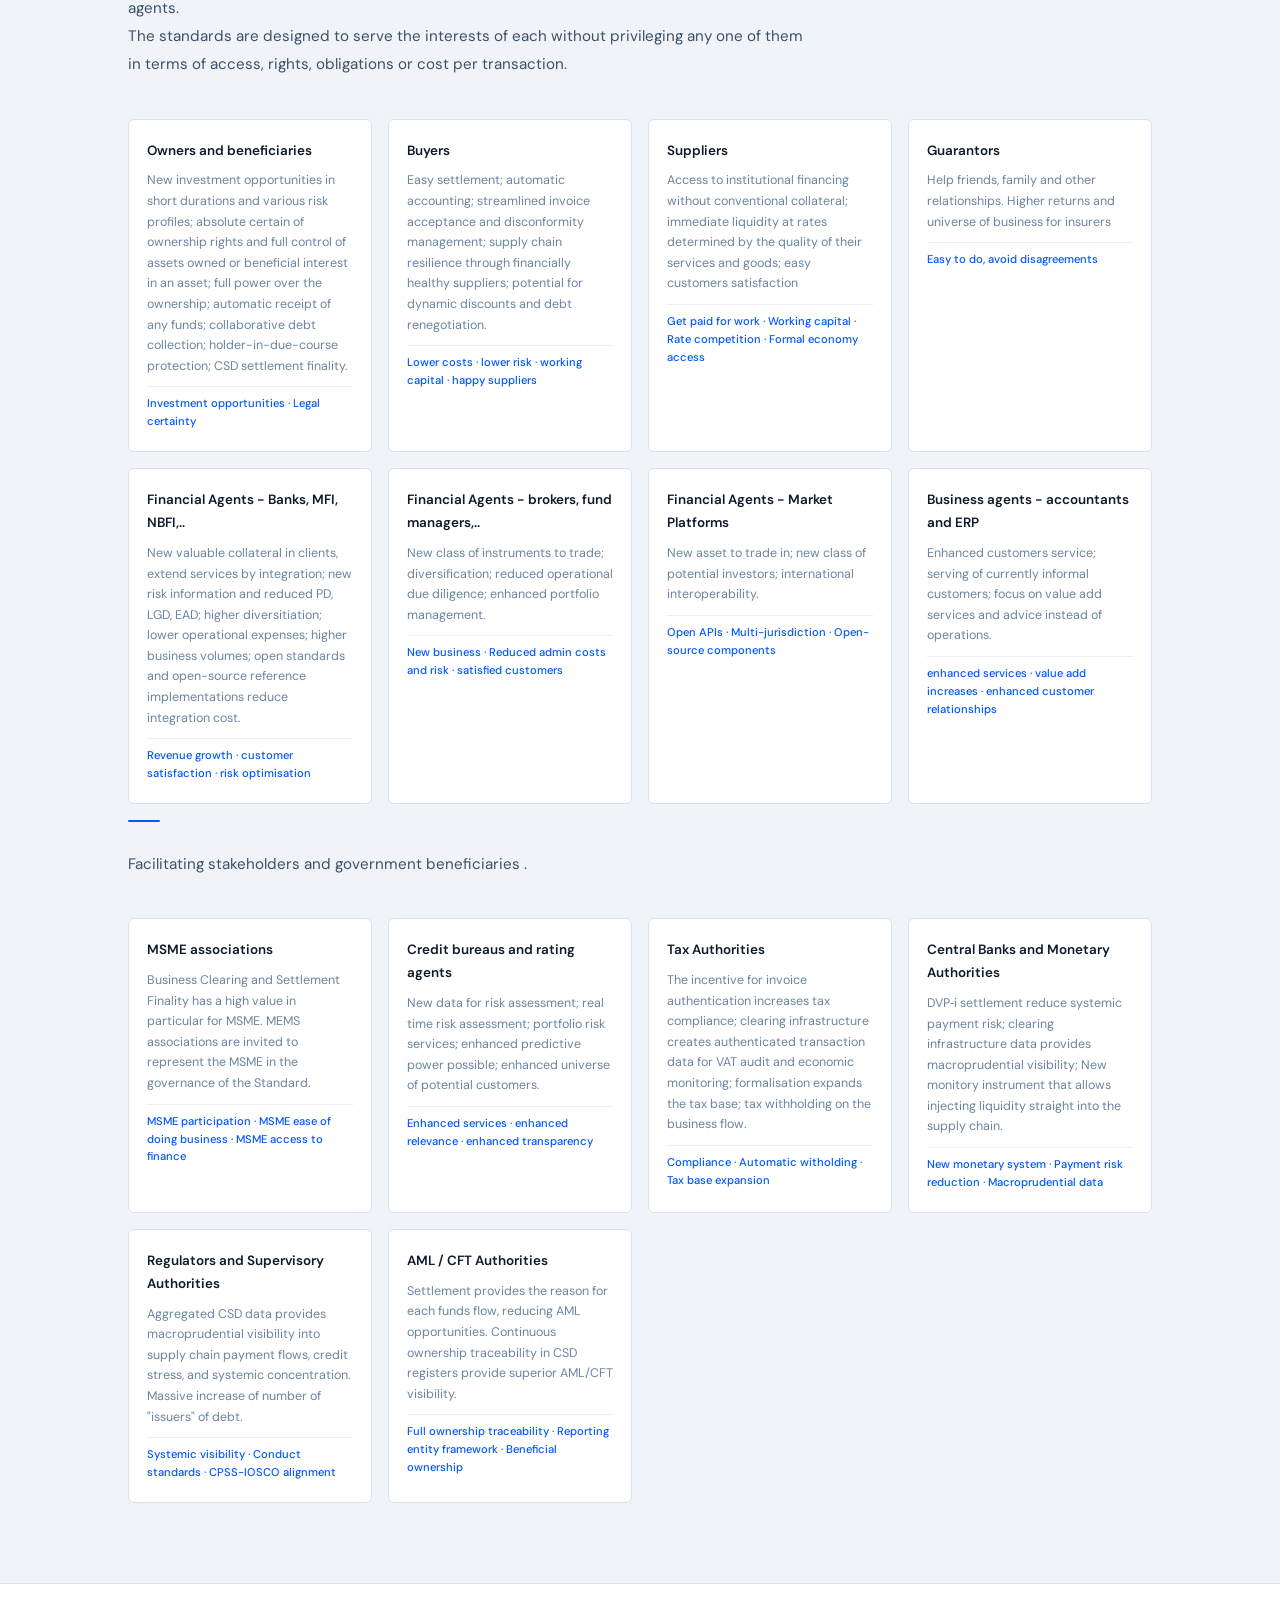
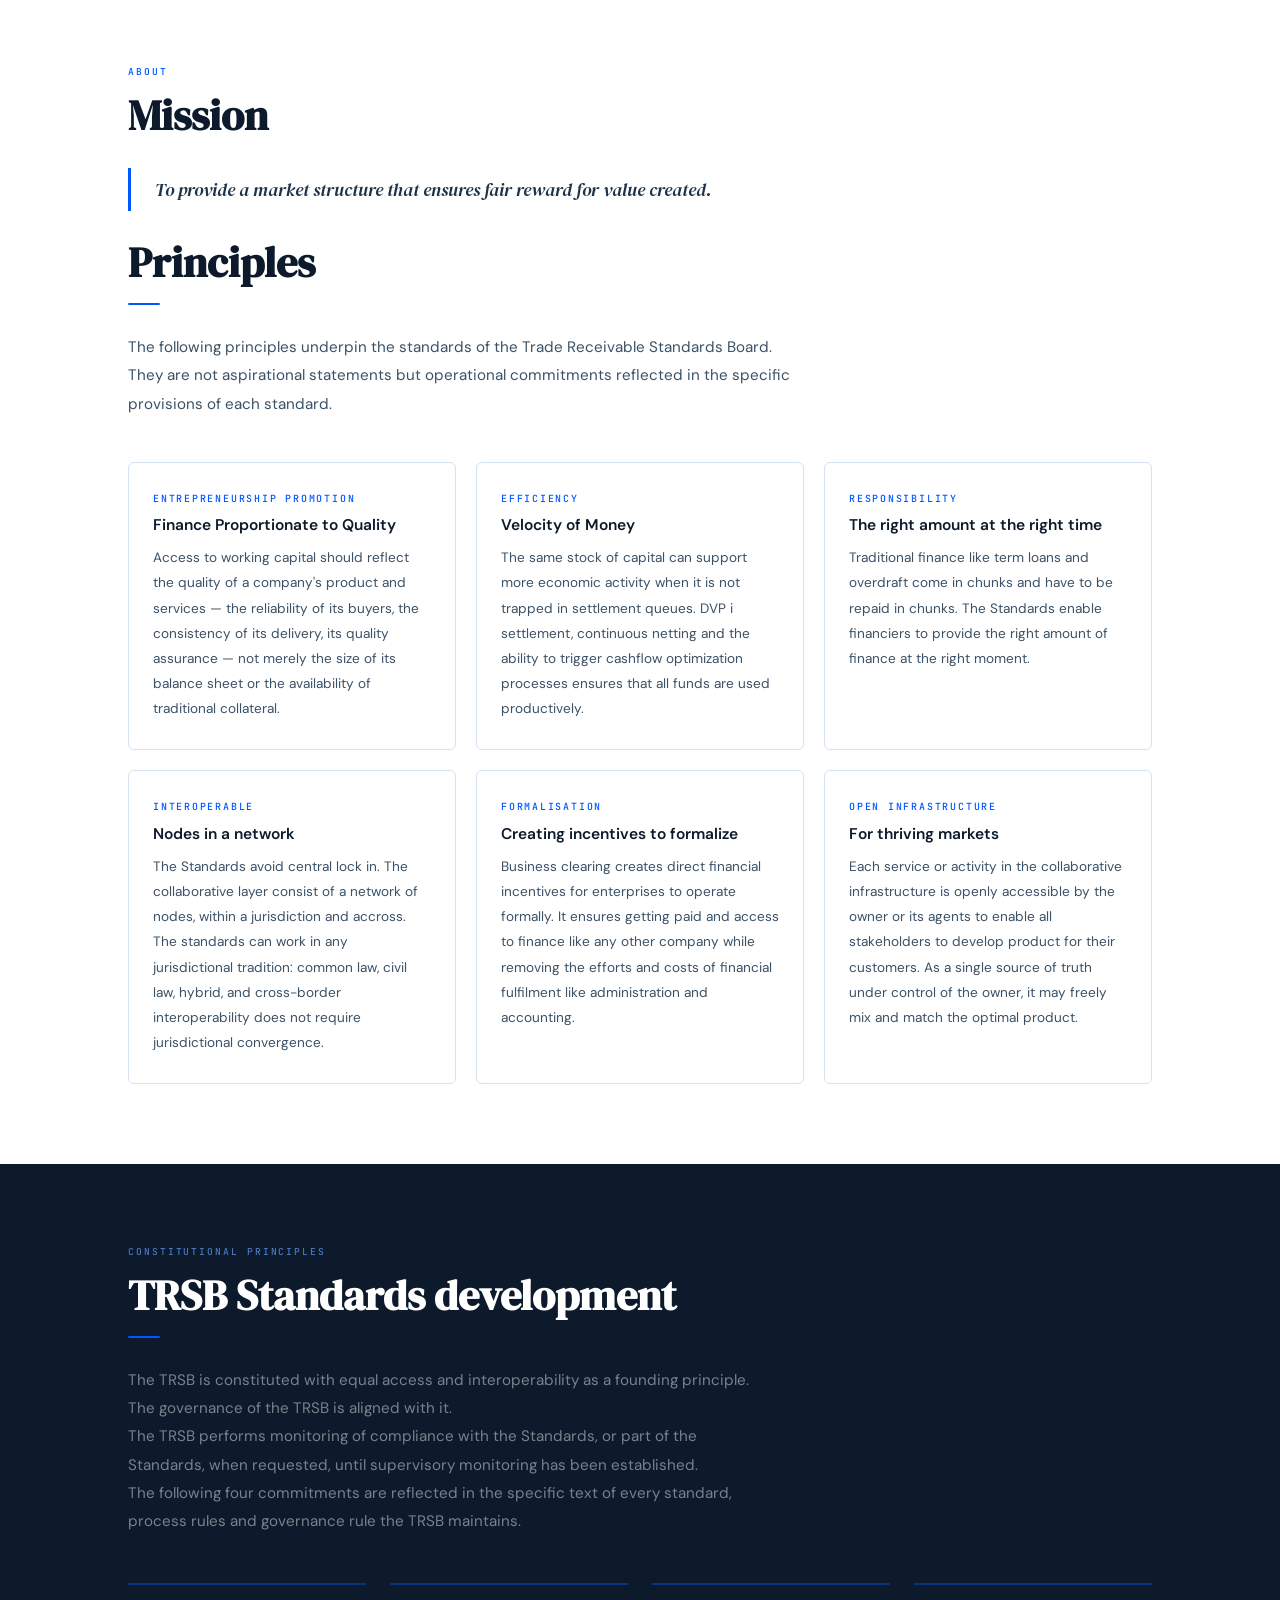
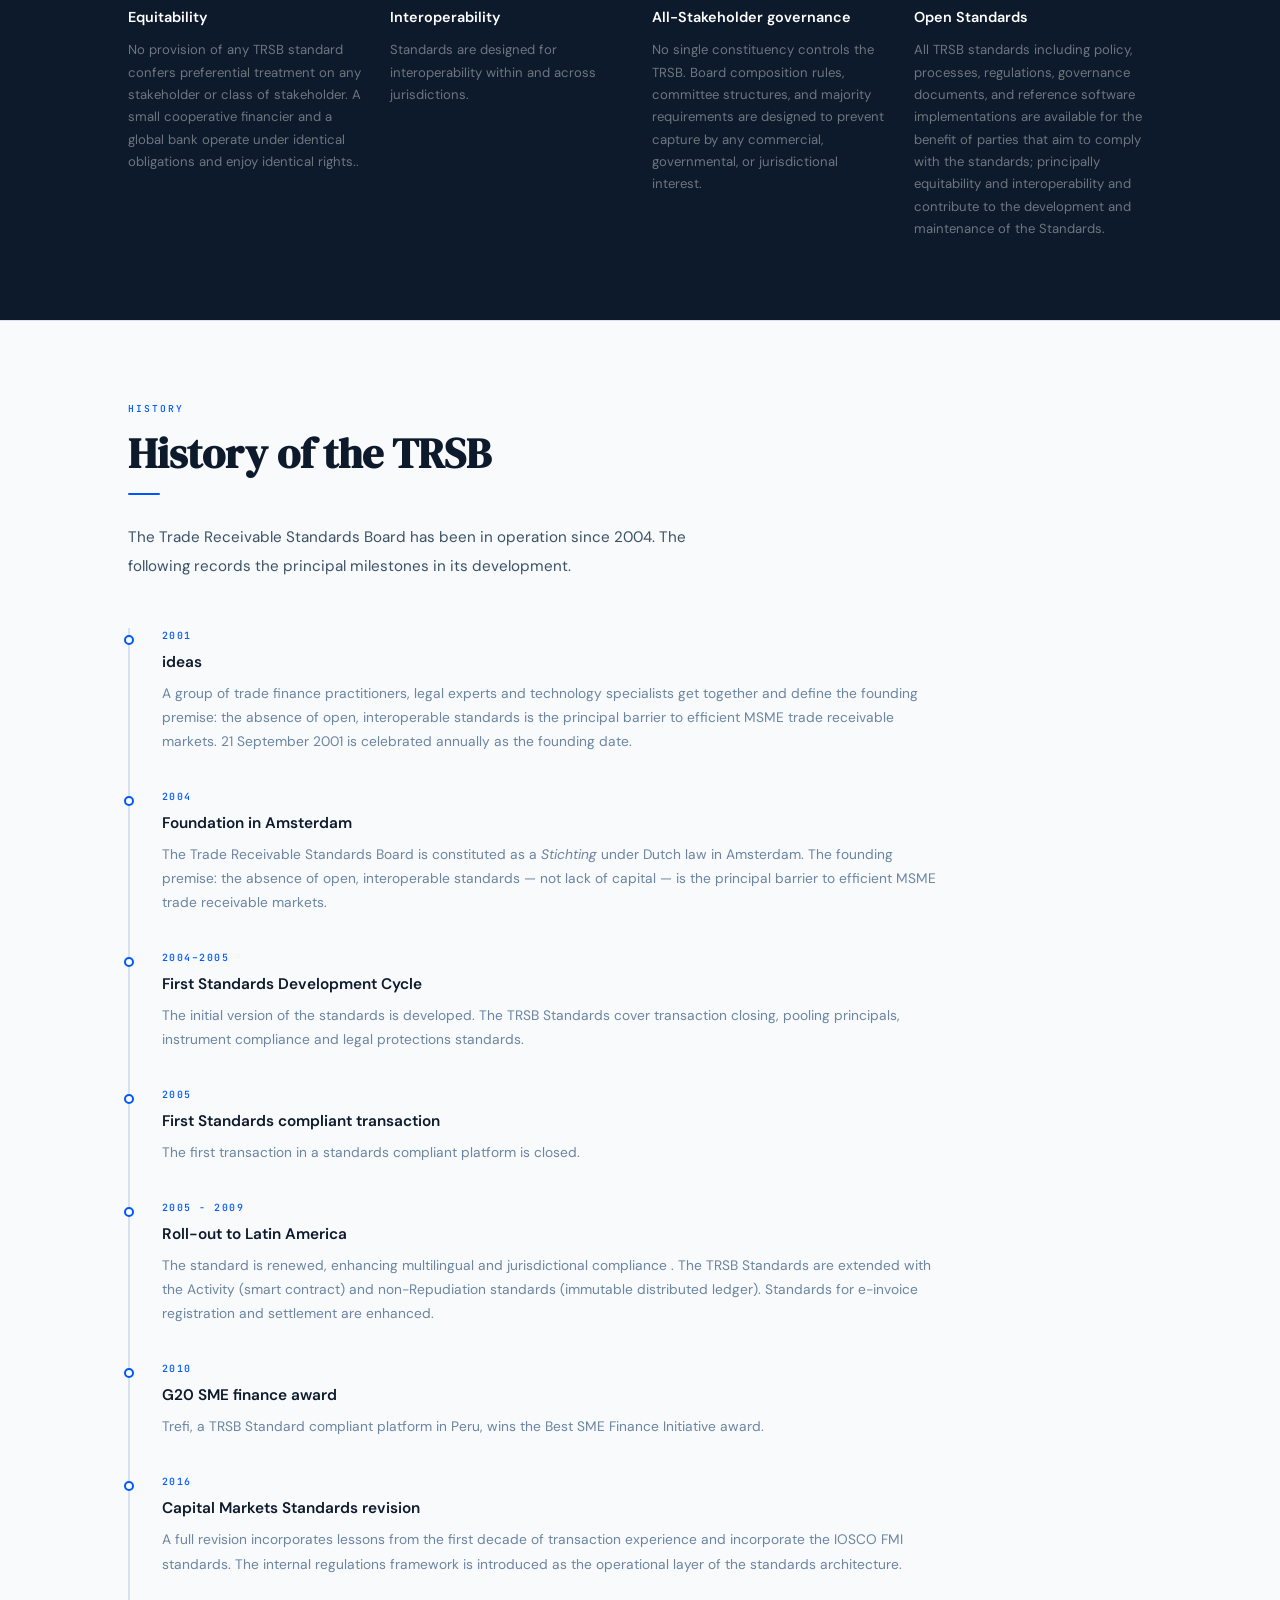
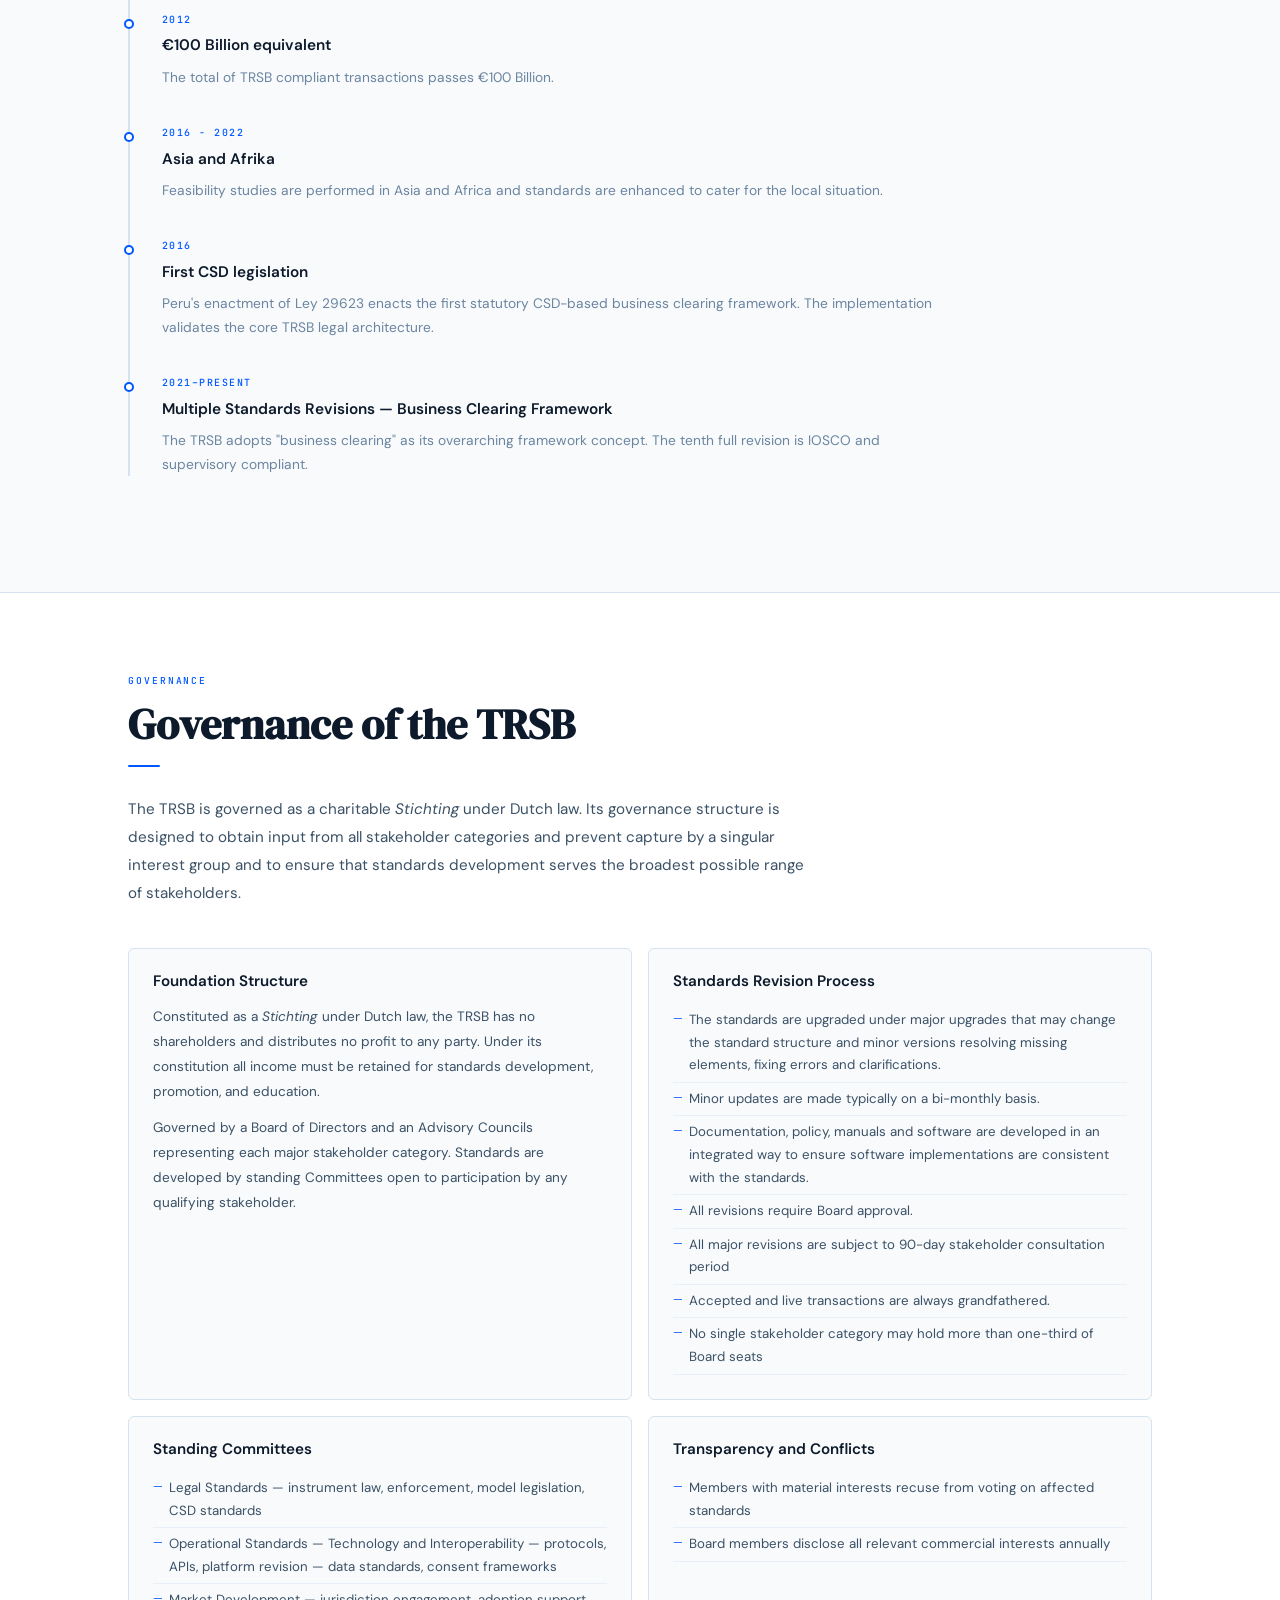
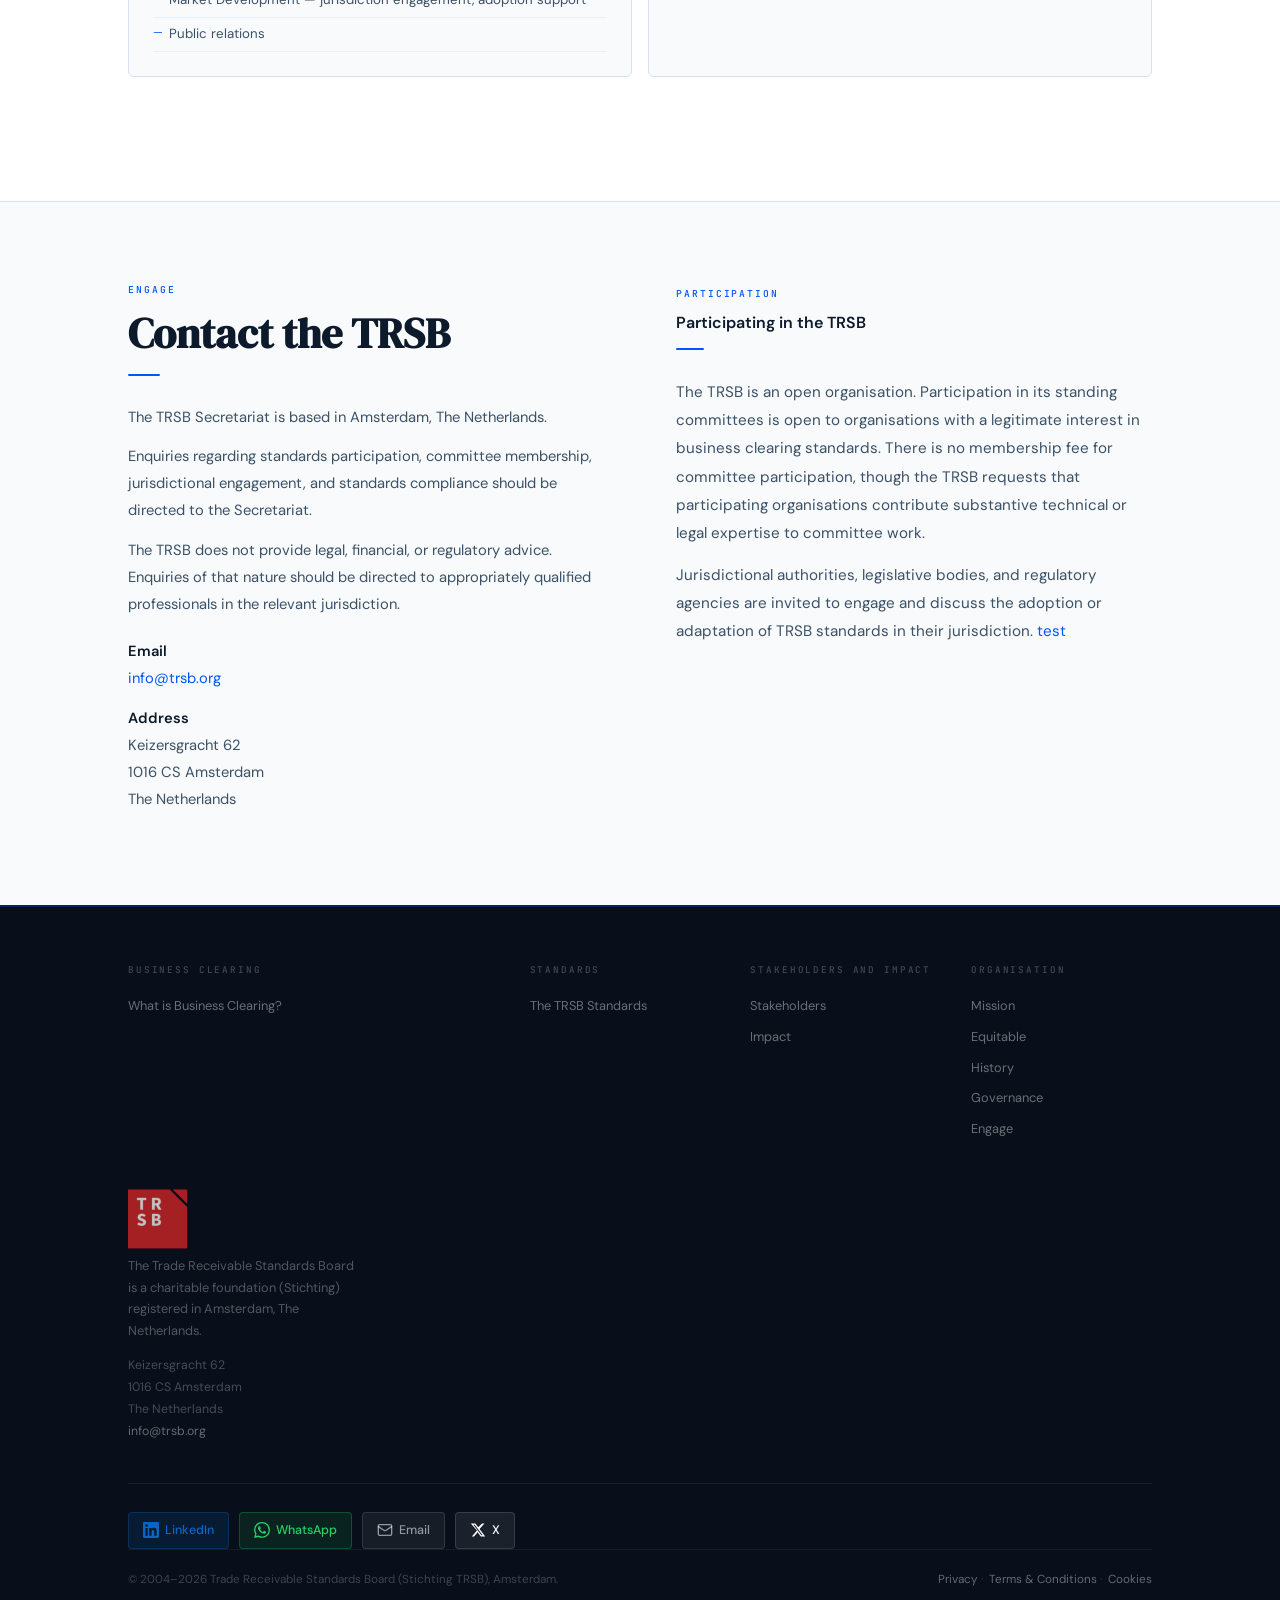
==== commit 6f5692ed: "Fix typo" ====
--- a/index.html
+++ b/index.html
@@ -326,7 +326,7 @@
       <div class="arch-bridge-side left">
         <h4>What TRSB brings to each layer</h4>
         <div class="arch-bridge-item"><div class="arch-bridge-dot"></div><p>Model legislation &amp; registration principals for the legal layer</p></div>
-        <div class="arch-bridge-item"><div class="arch-bridge-dot"></div><p>Open governance standards ensuring equitability ofr all stakeholders</p></div>
+        <div class="arch-bridge-item"><div class="arch-bridge-dot"></div><p>Open governance standards ensuring equitability for all stakeholders</p></div>
         <div class="arch-bridge-item"><div class="arch-bridge-dot"></div><p>Technology standards to promote reuse, not reinvention</p></div>
         <div class="arch-bridge-item"><div class="arch-bridge-dot"></div><p>CSD internal regulations and process frameworks  that translate standards into operational procedures</p></div>
       </div>
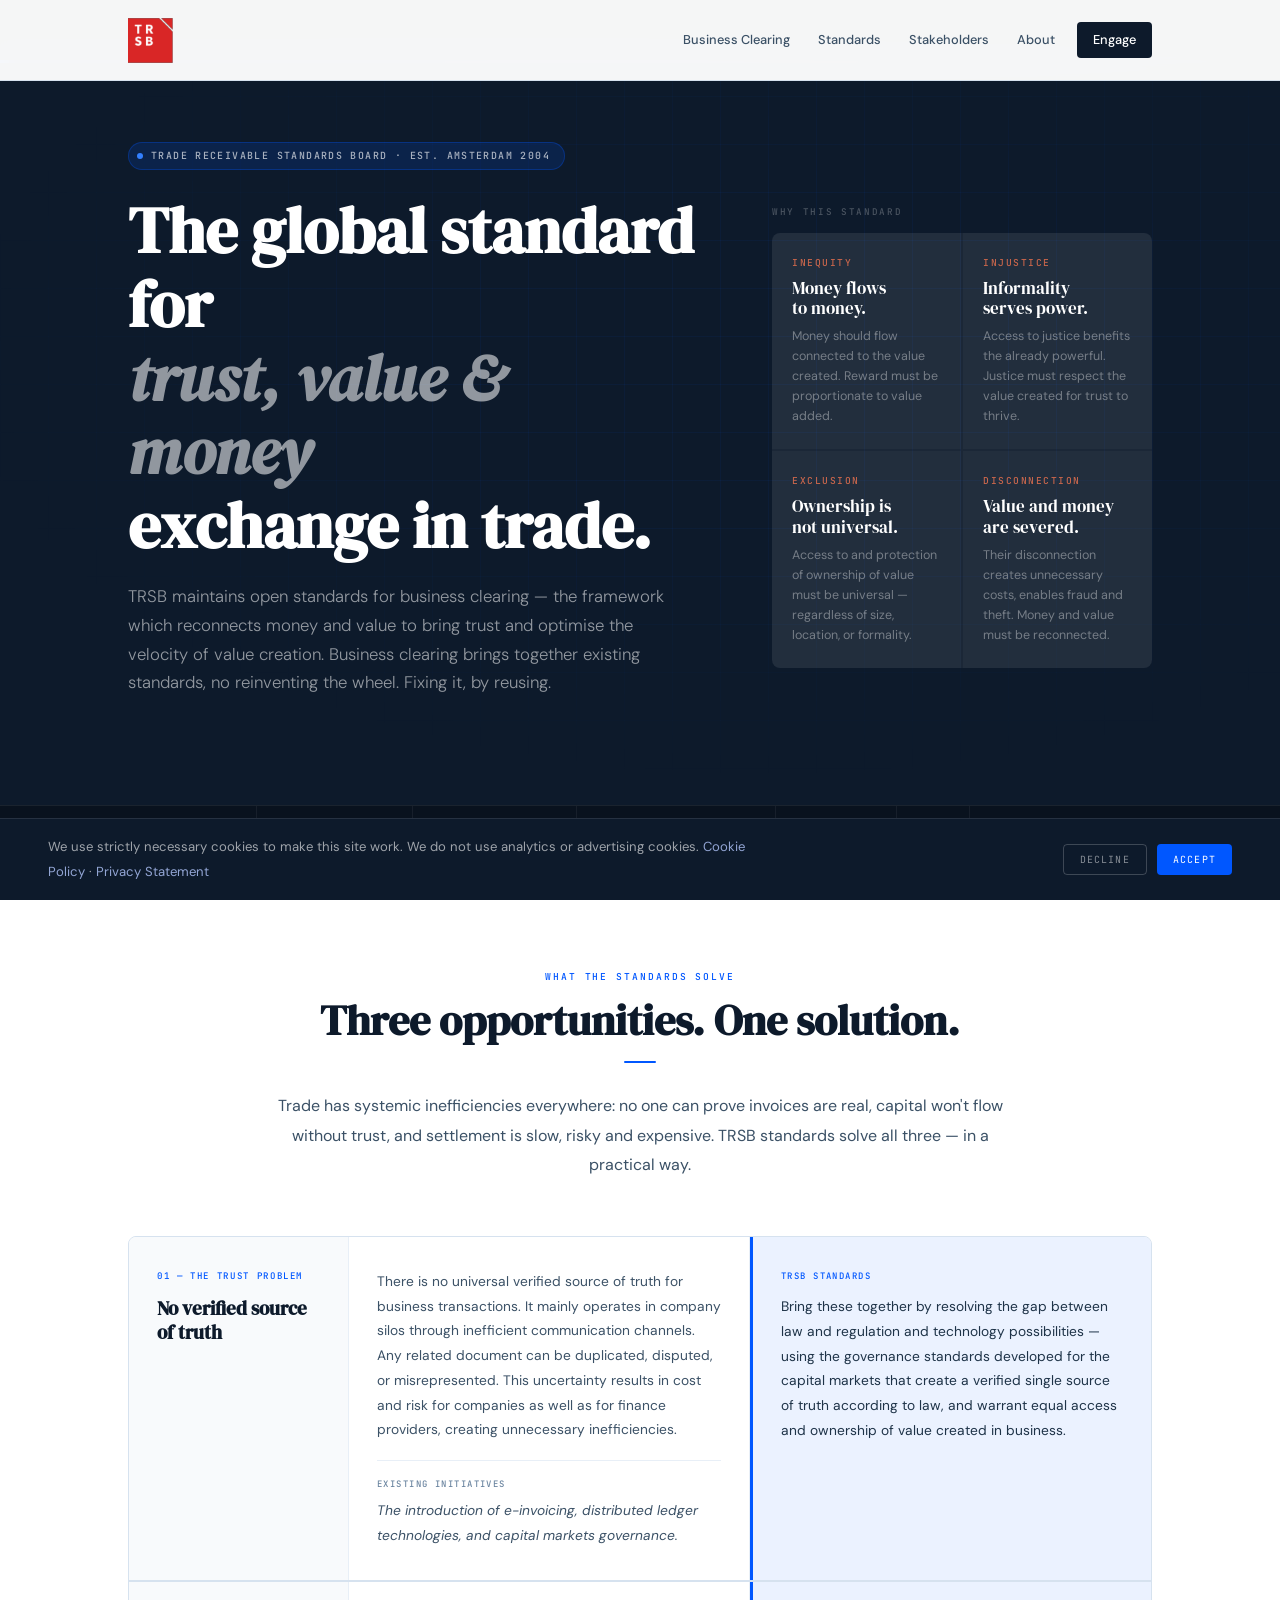
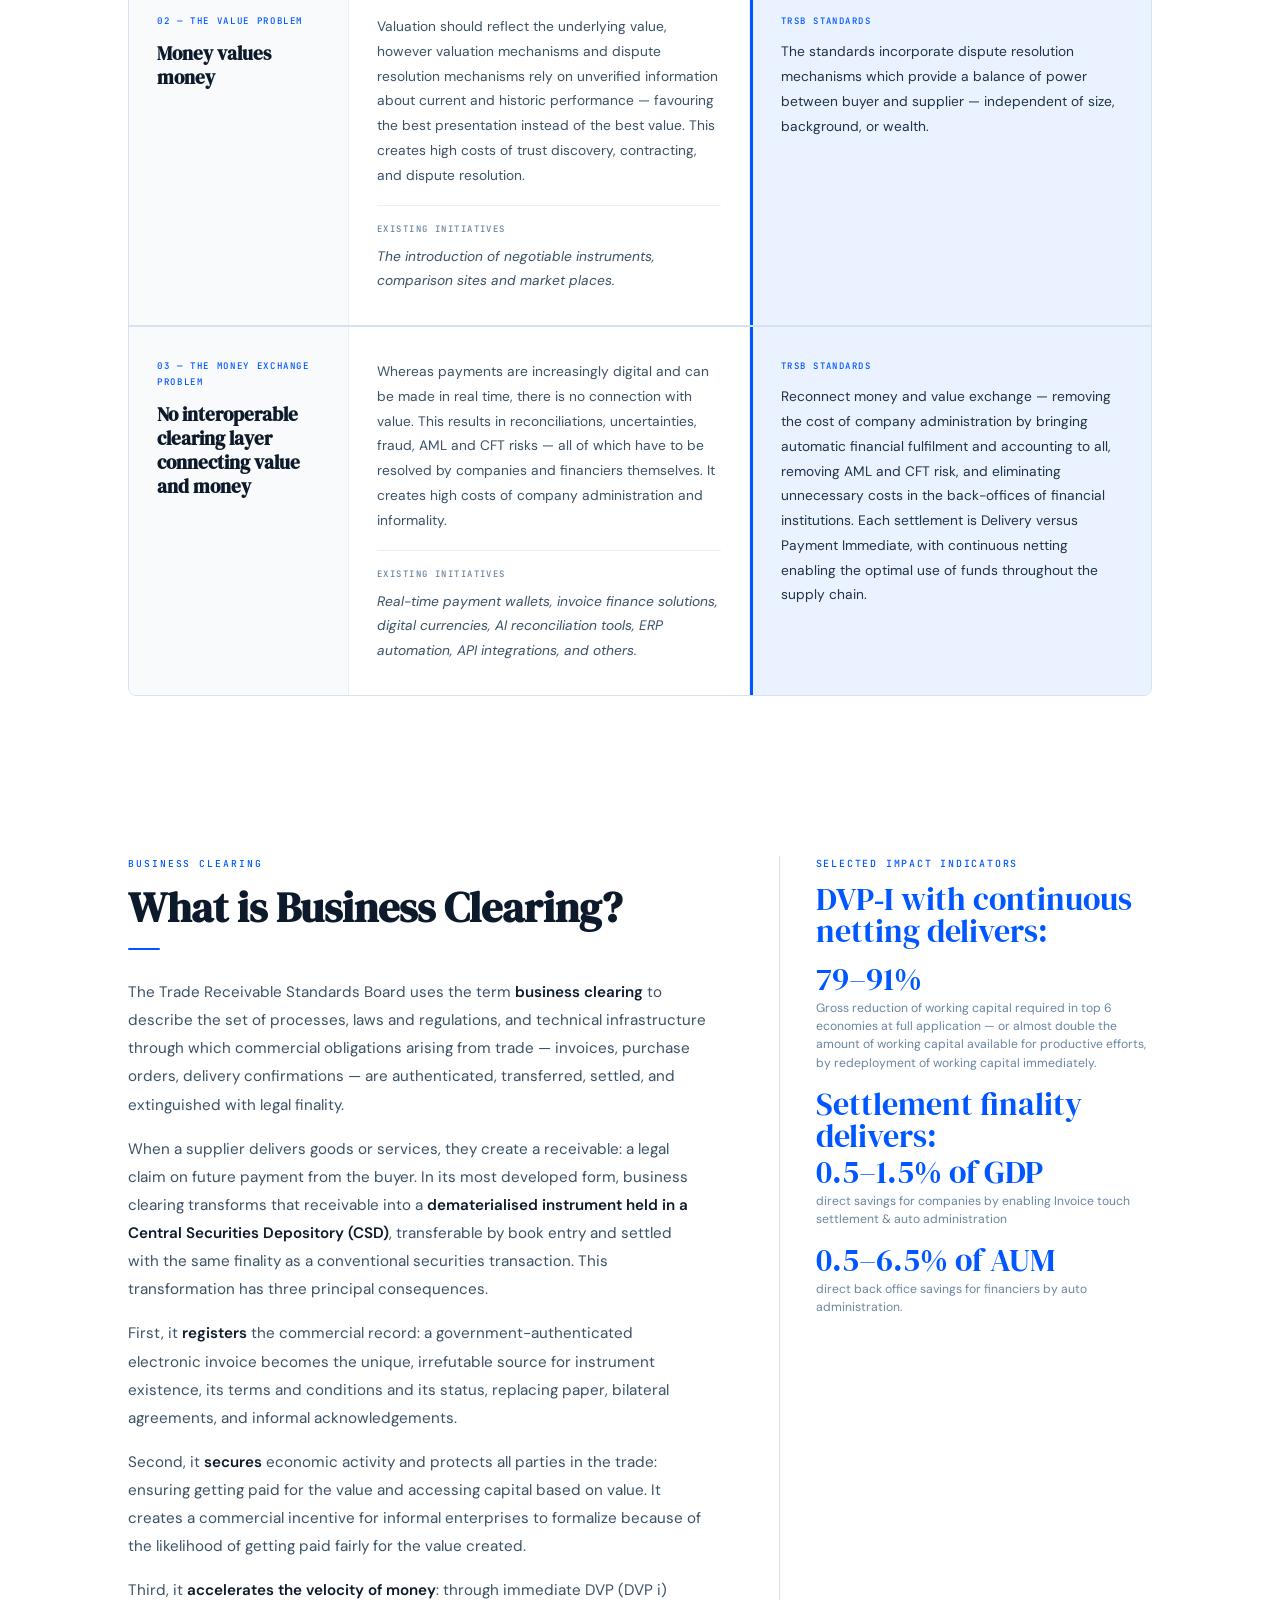
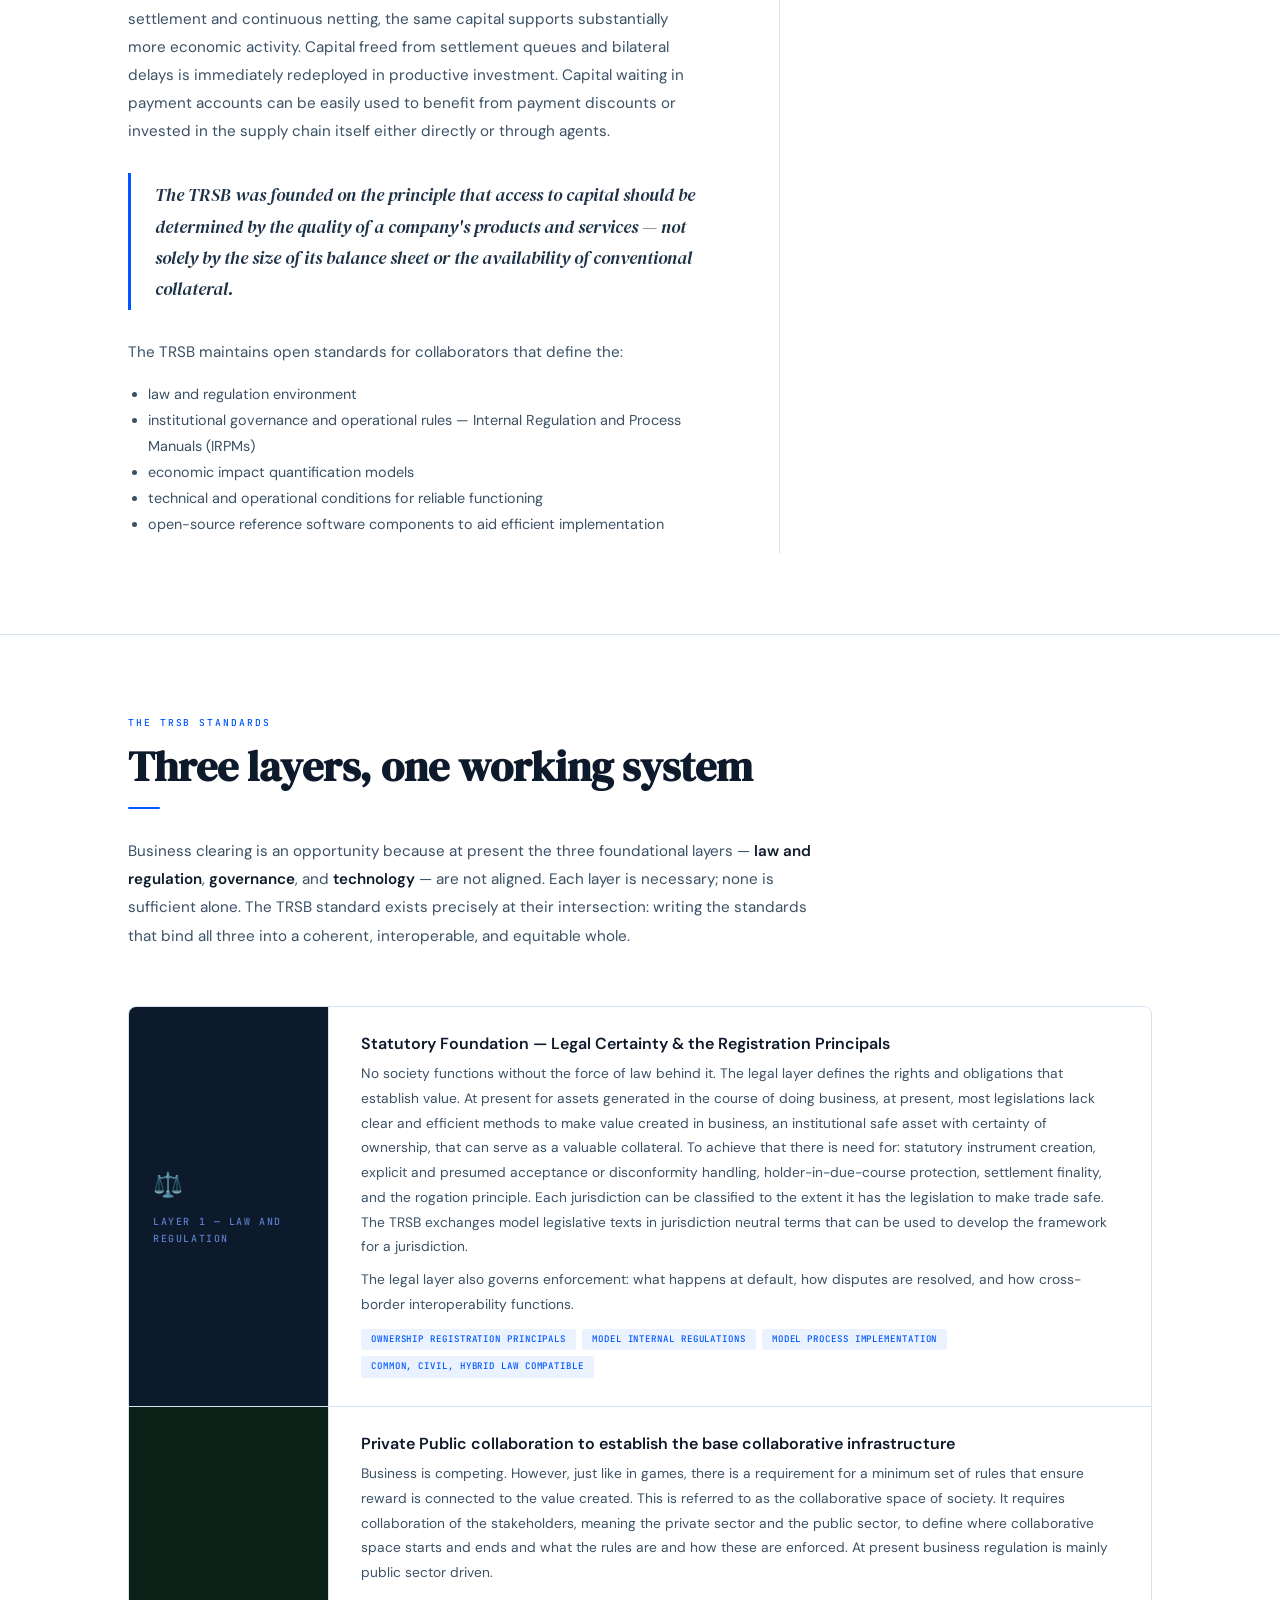
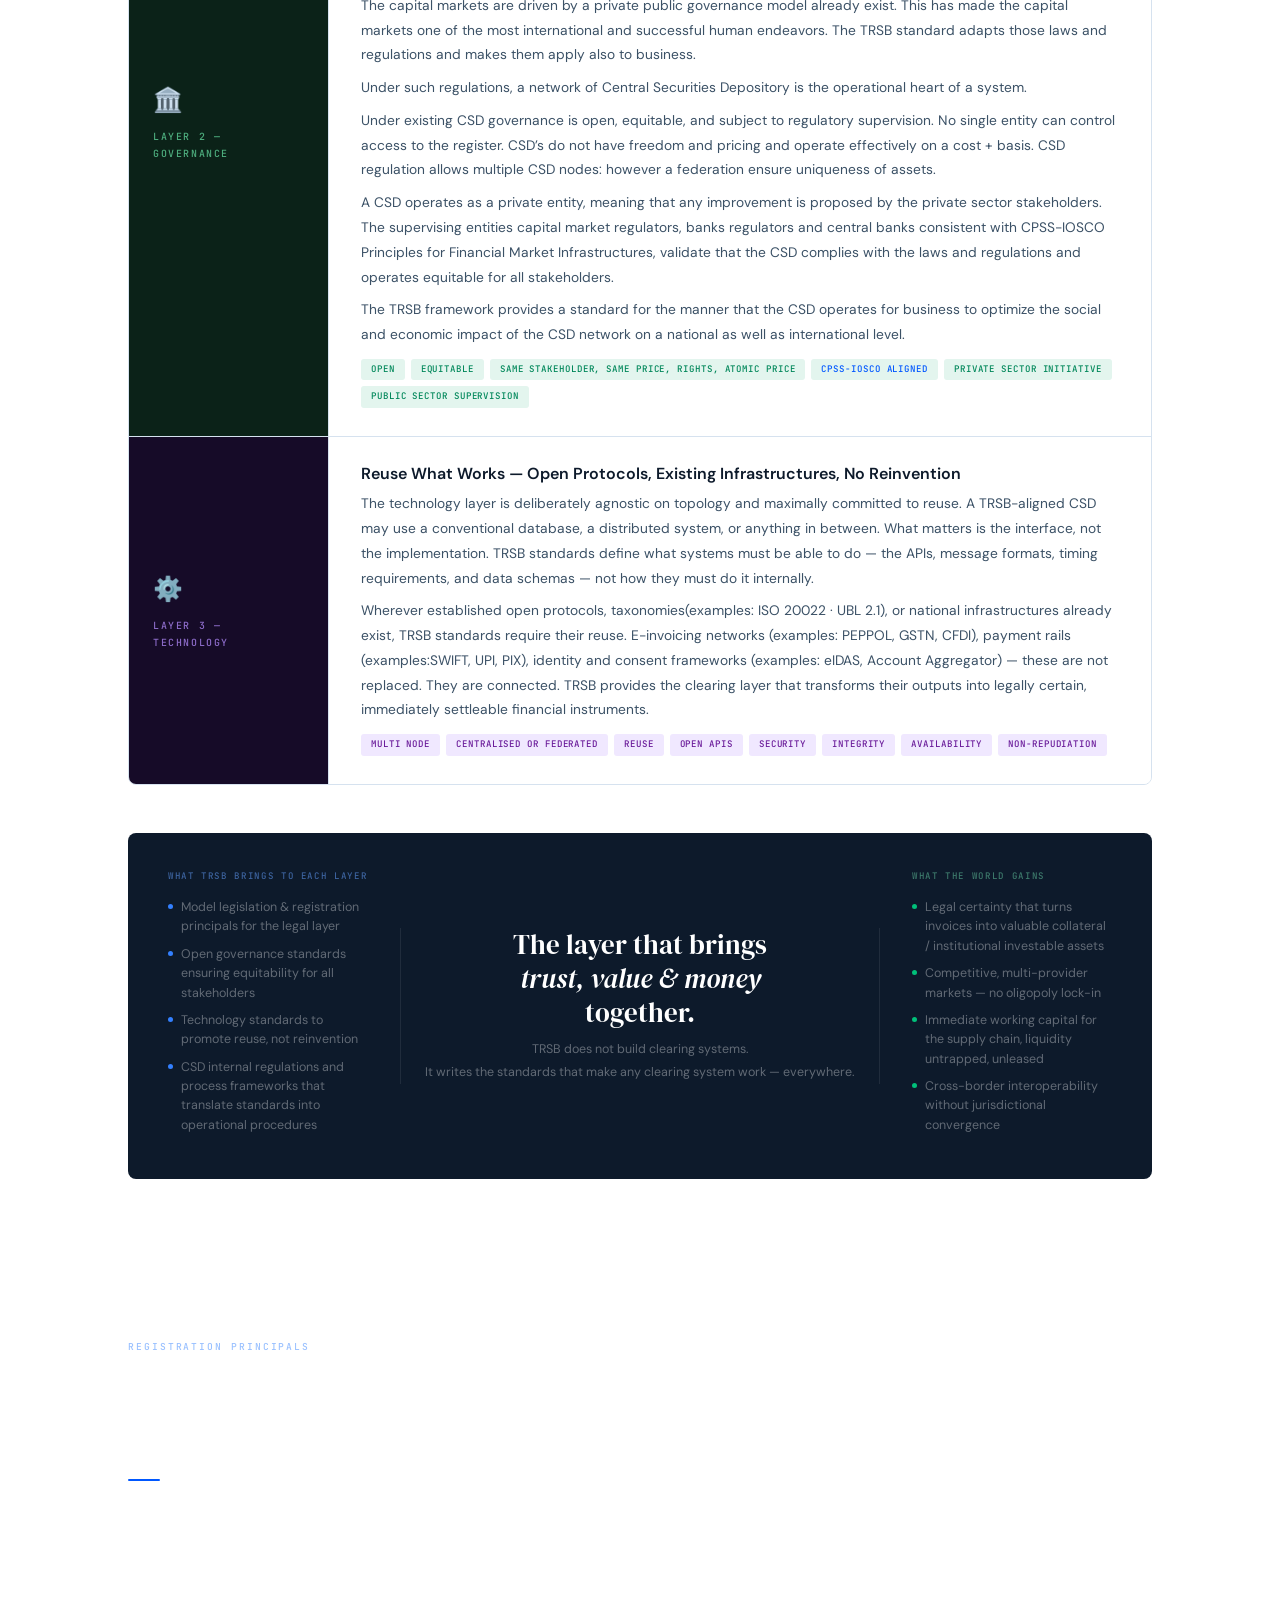
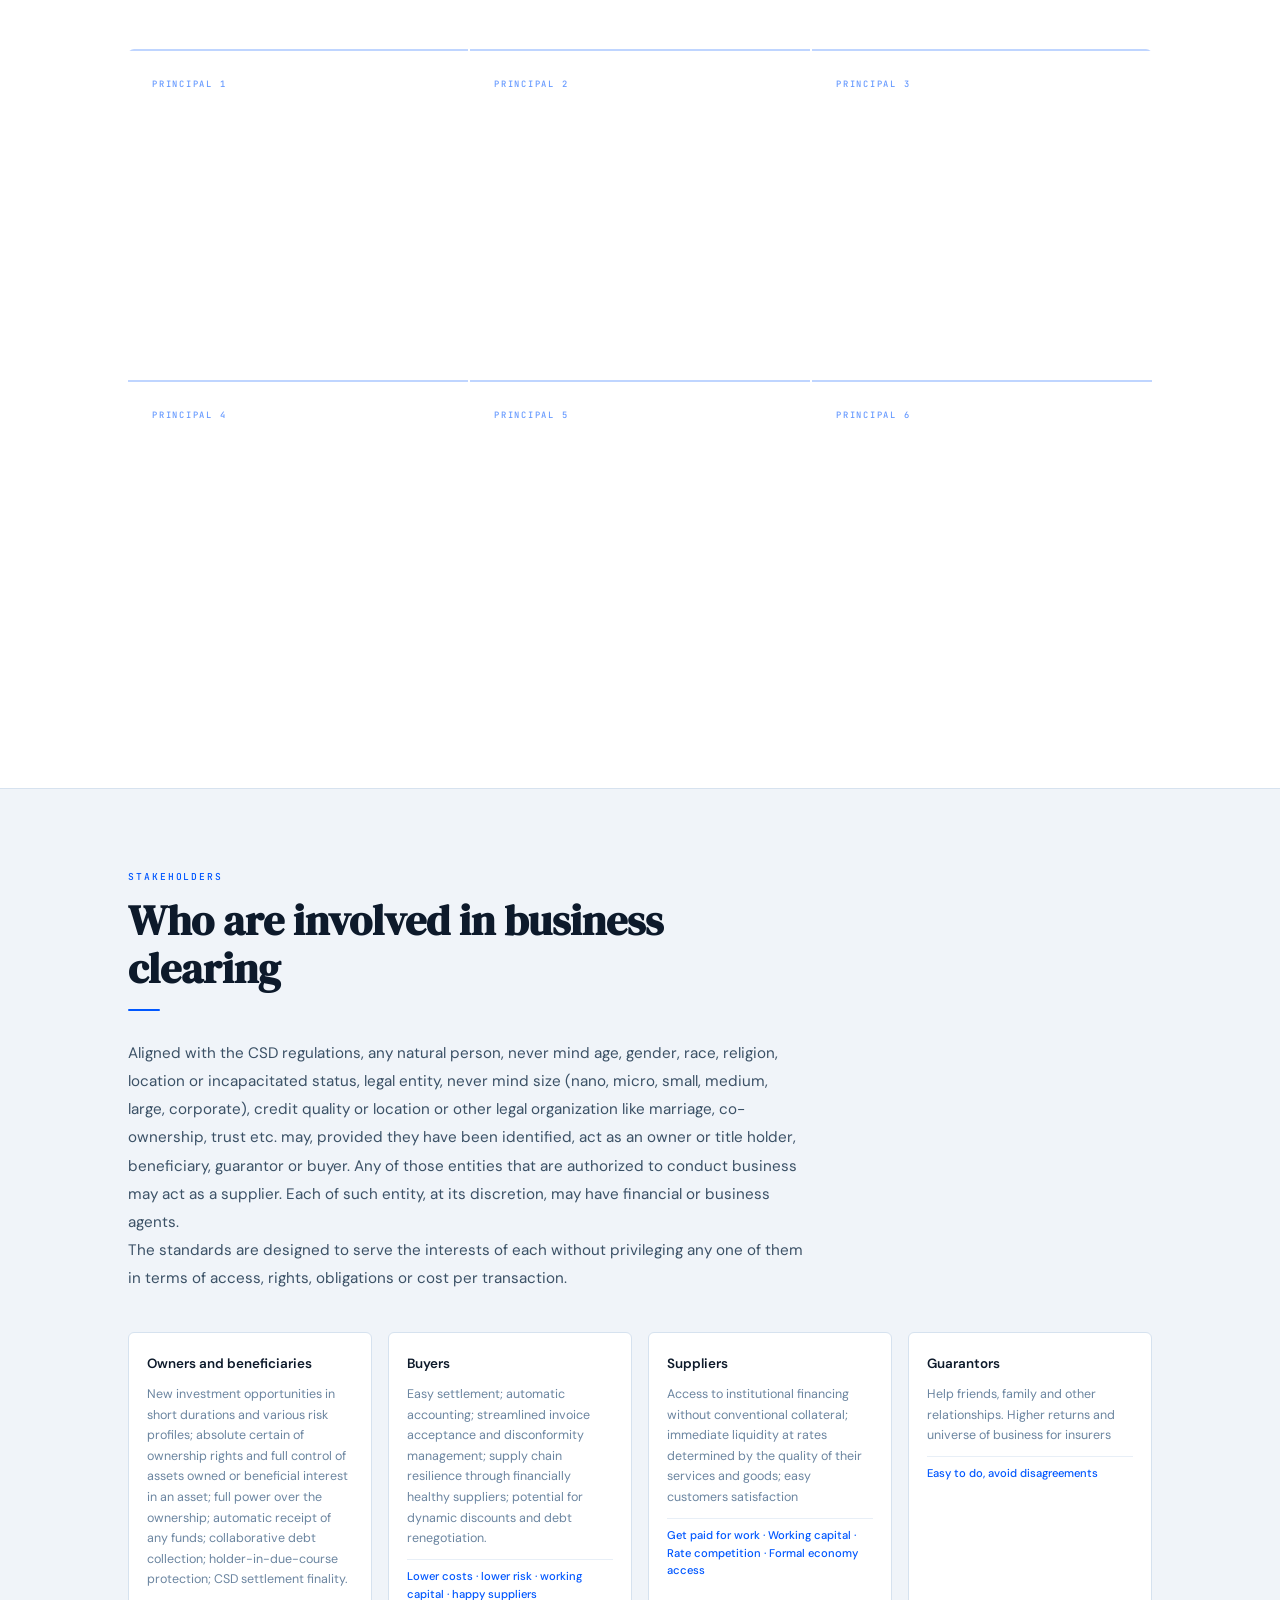
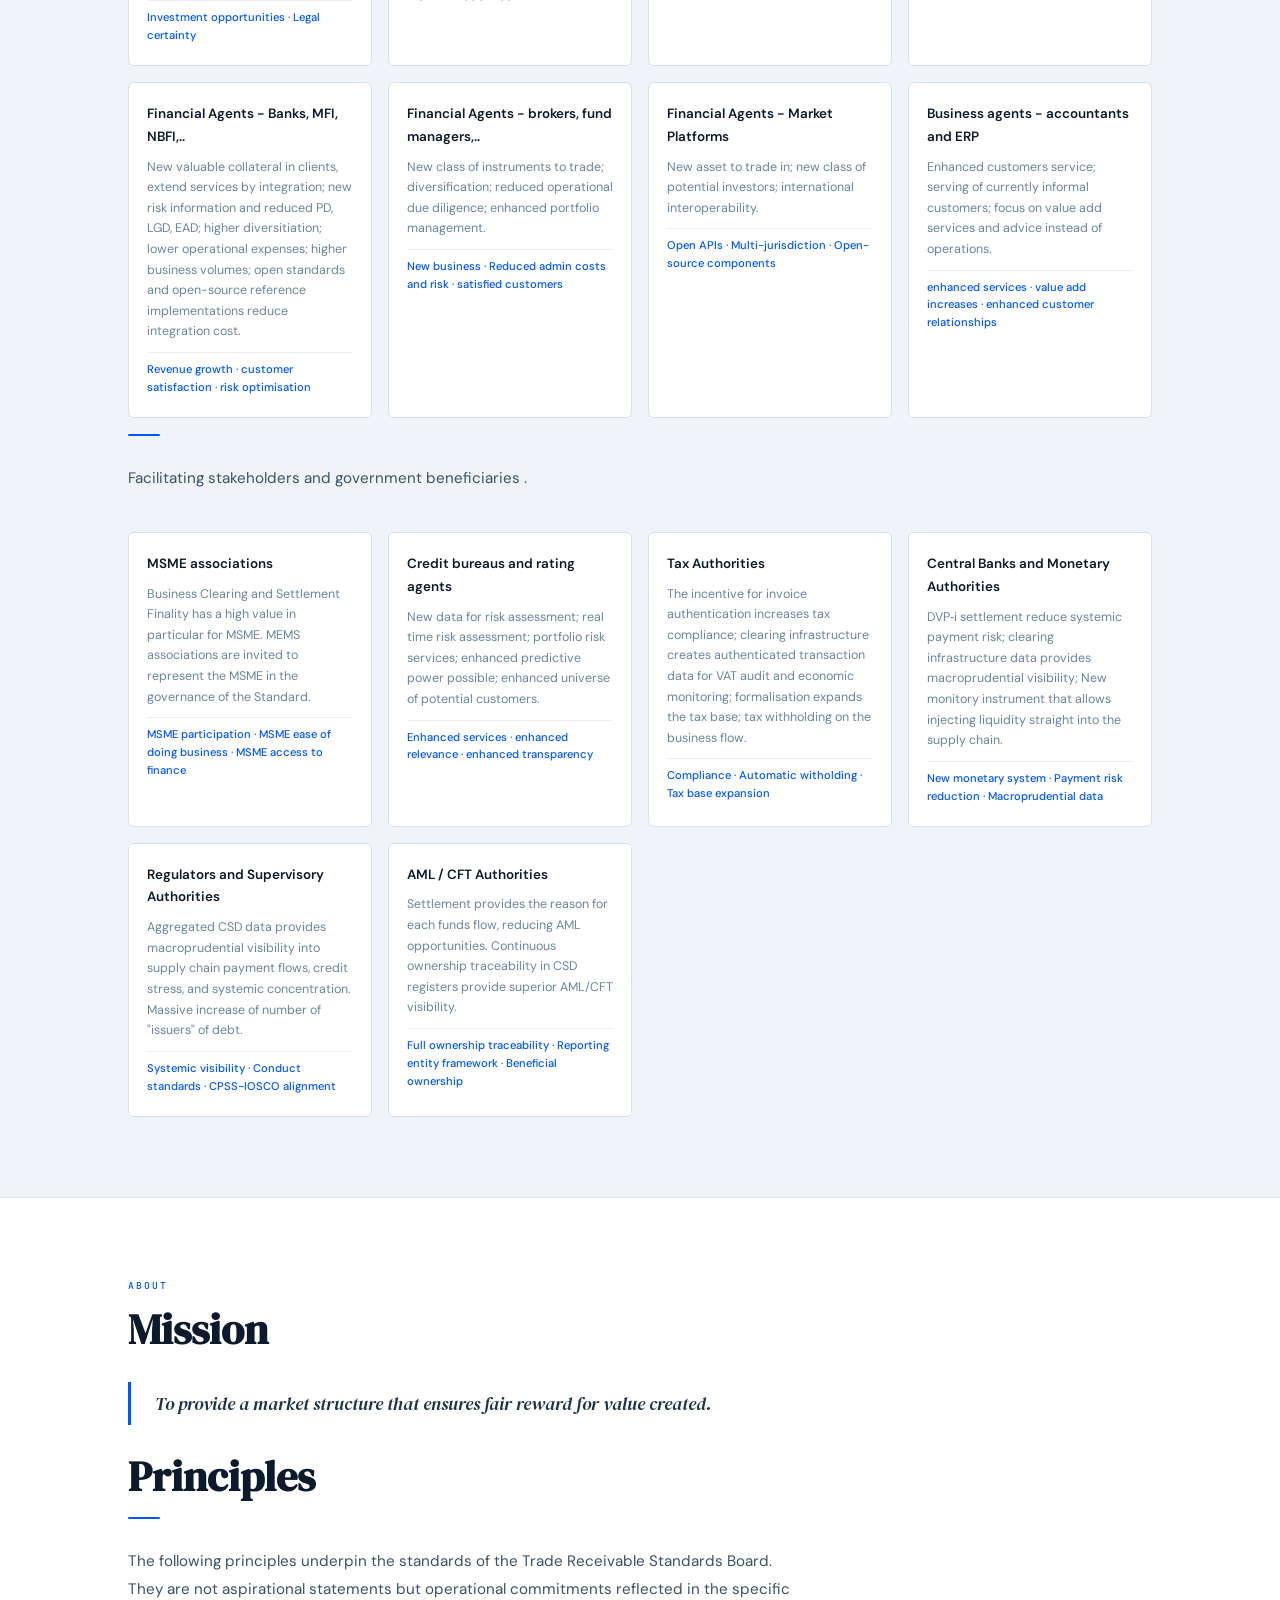
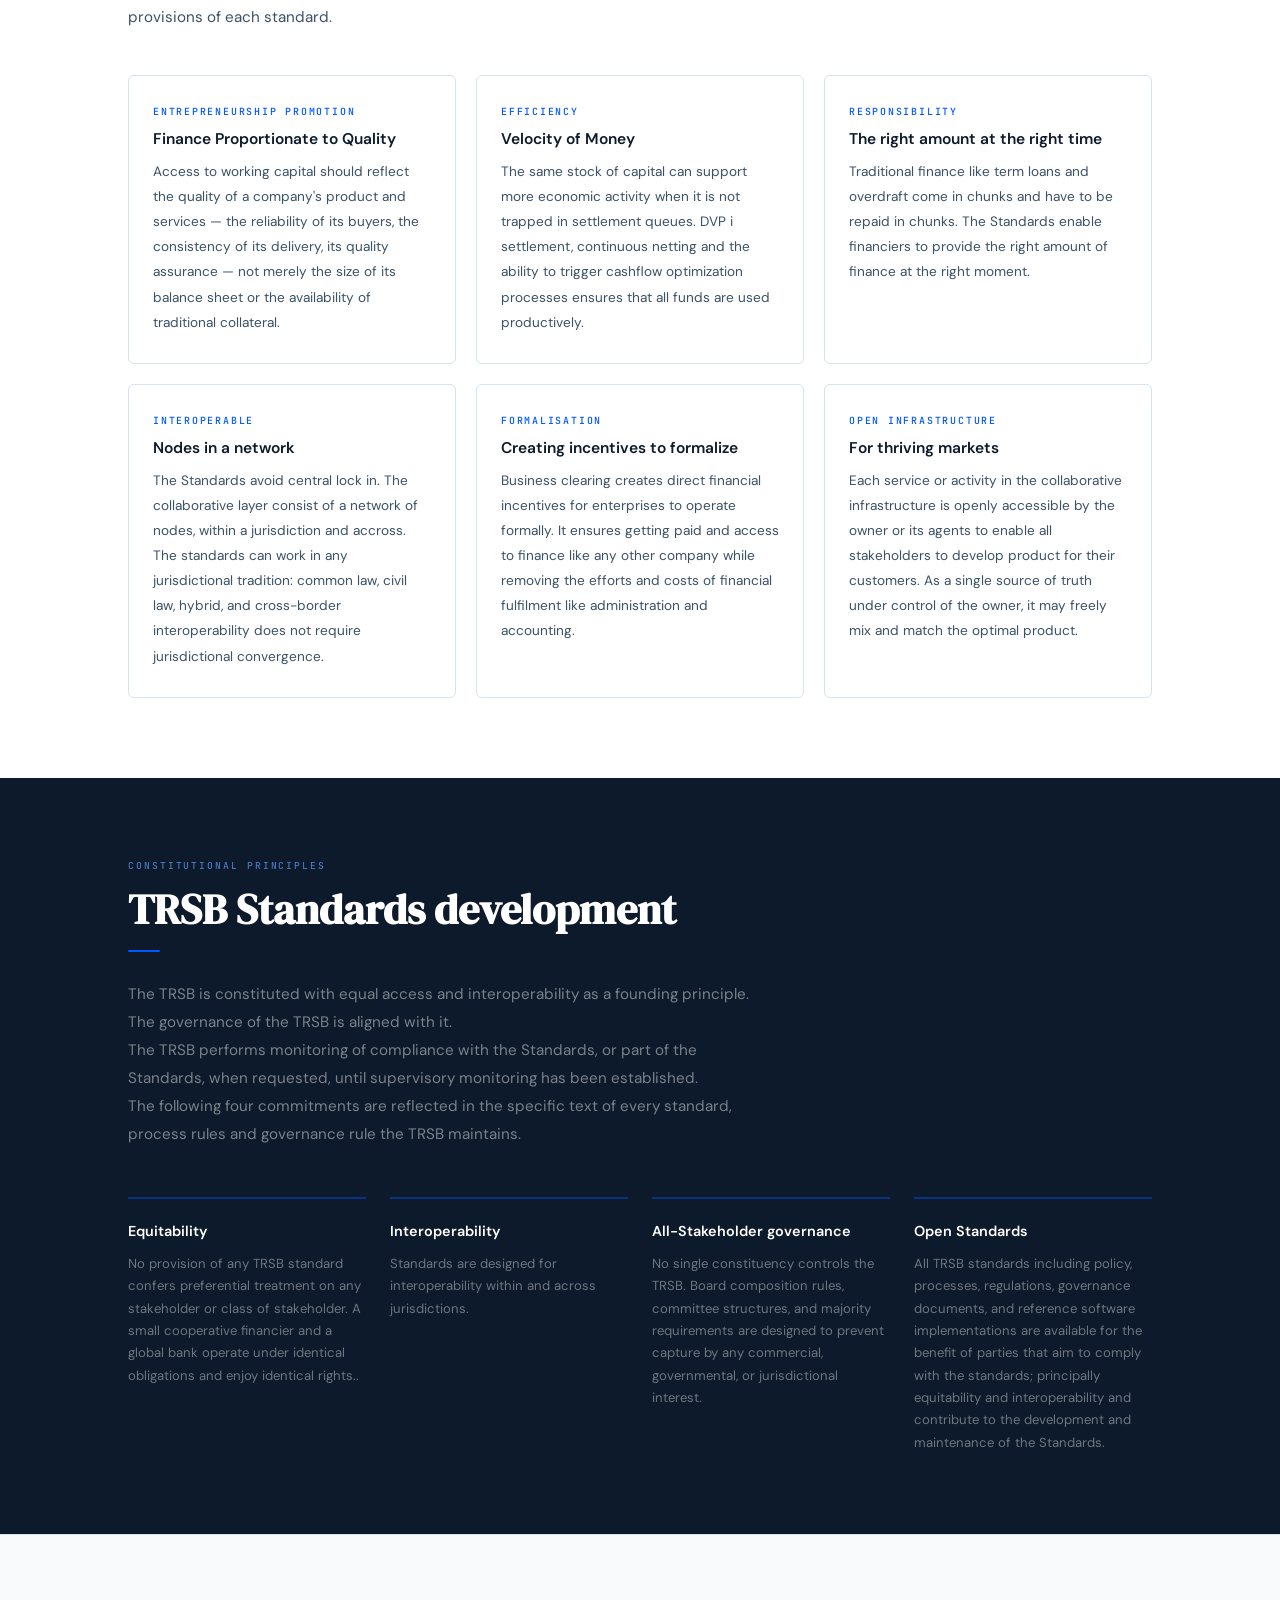
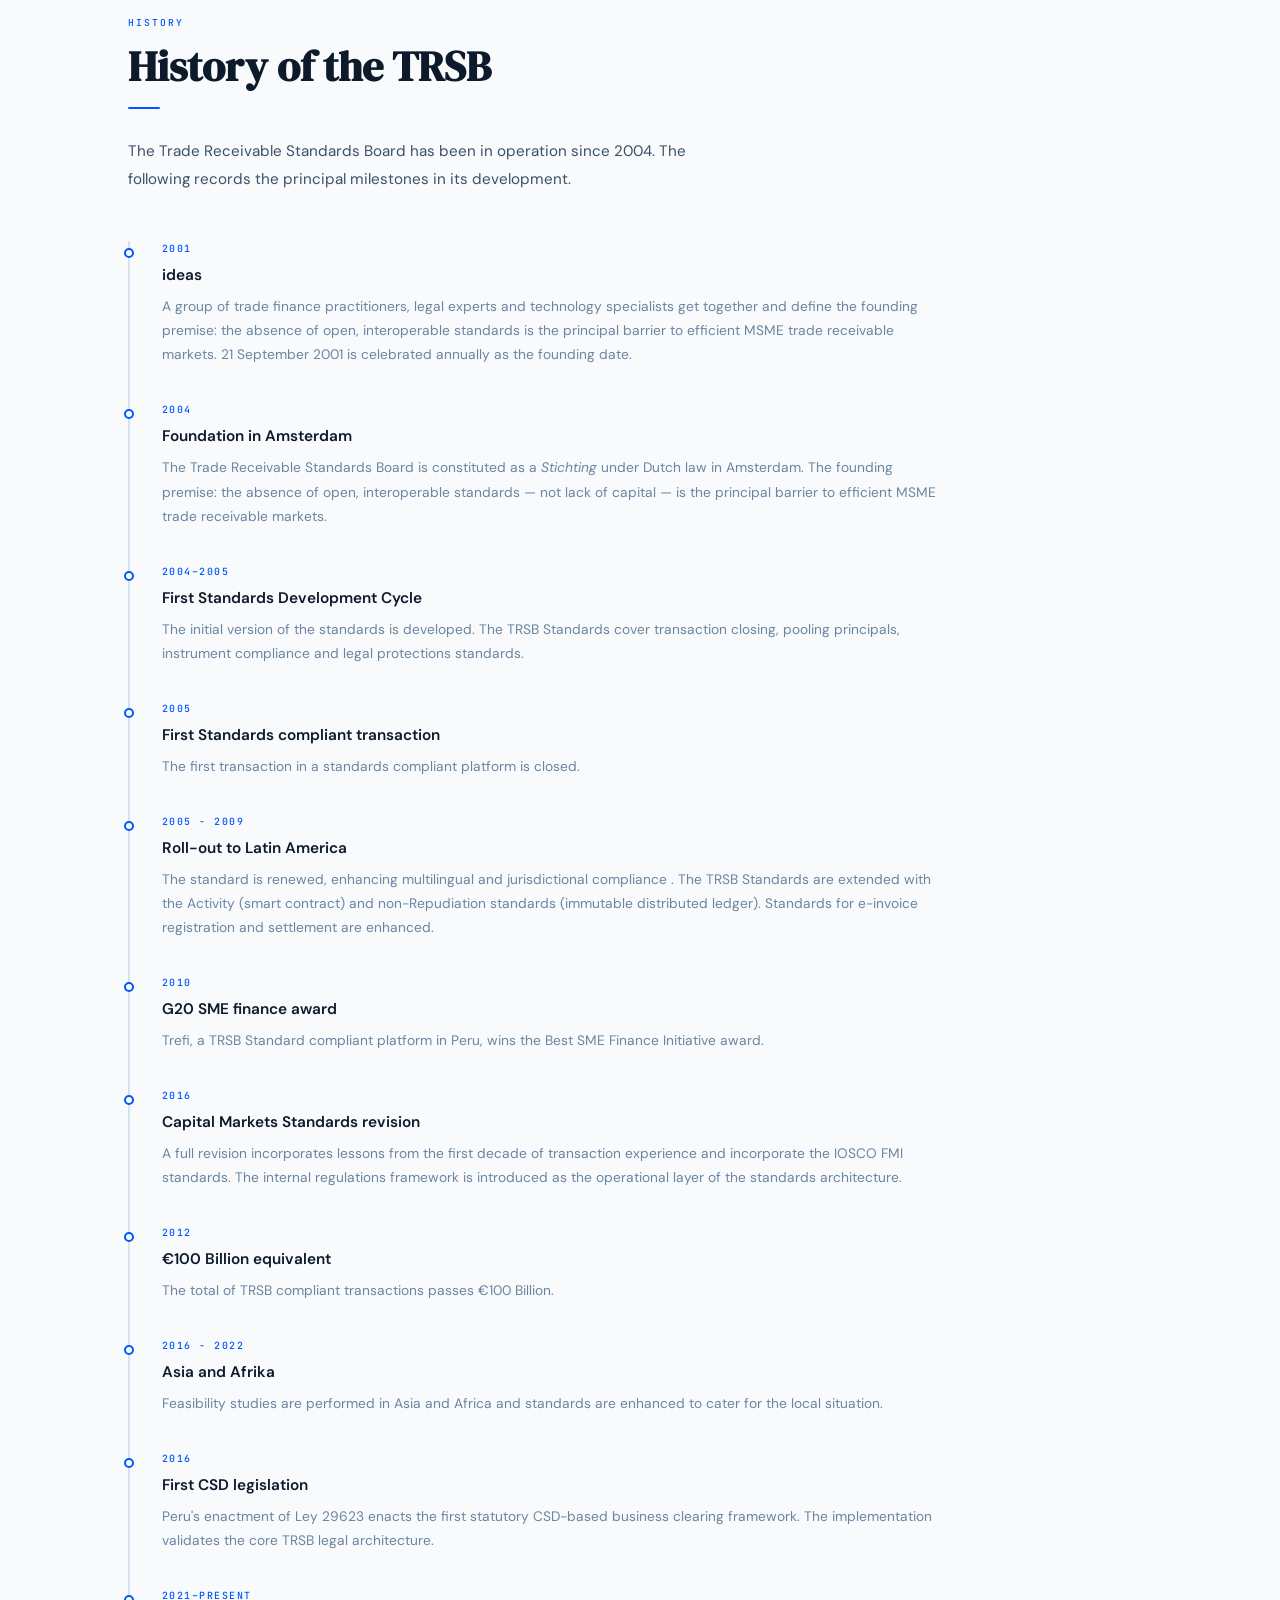
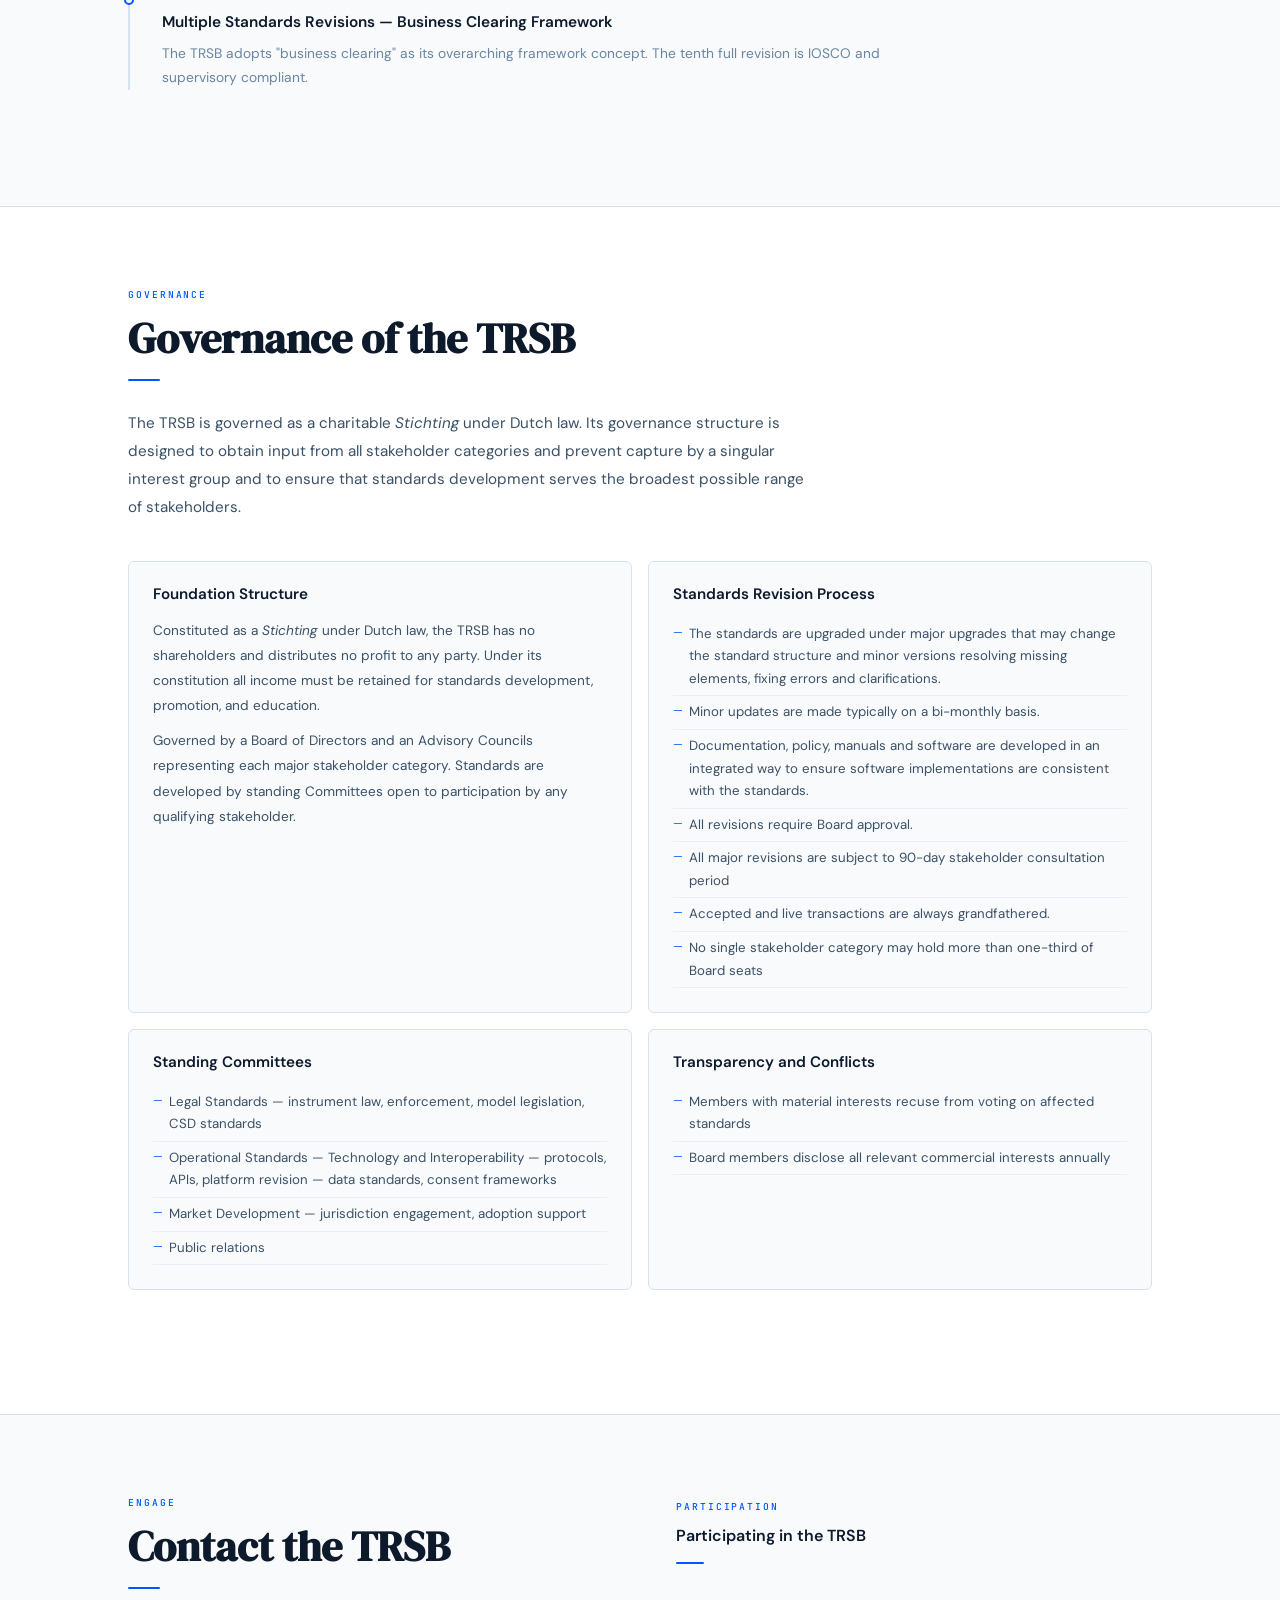
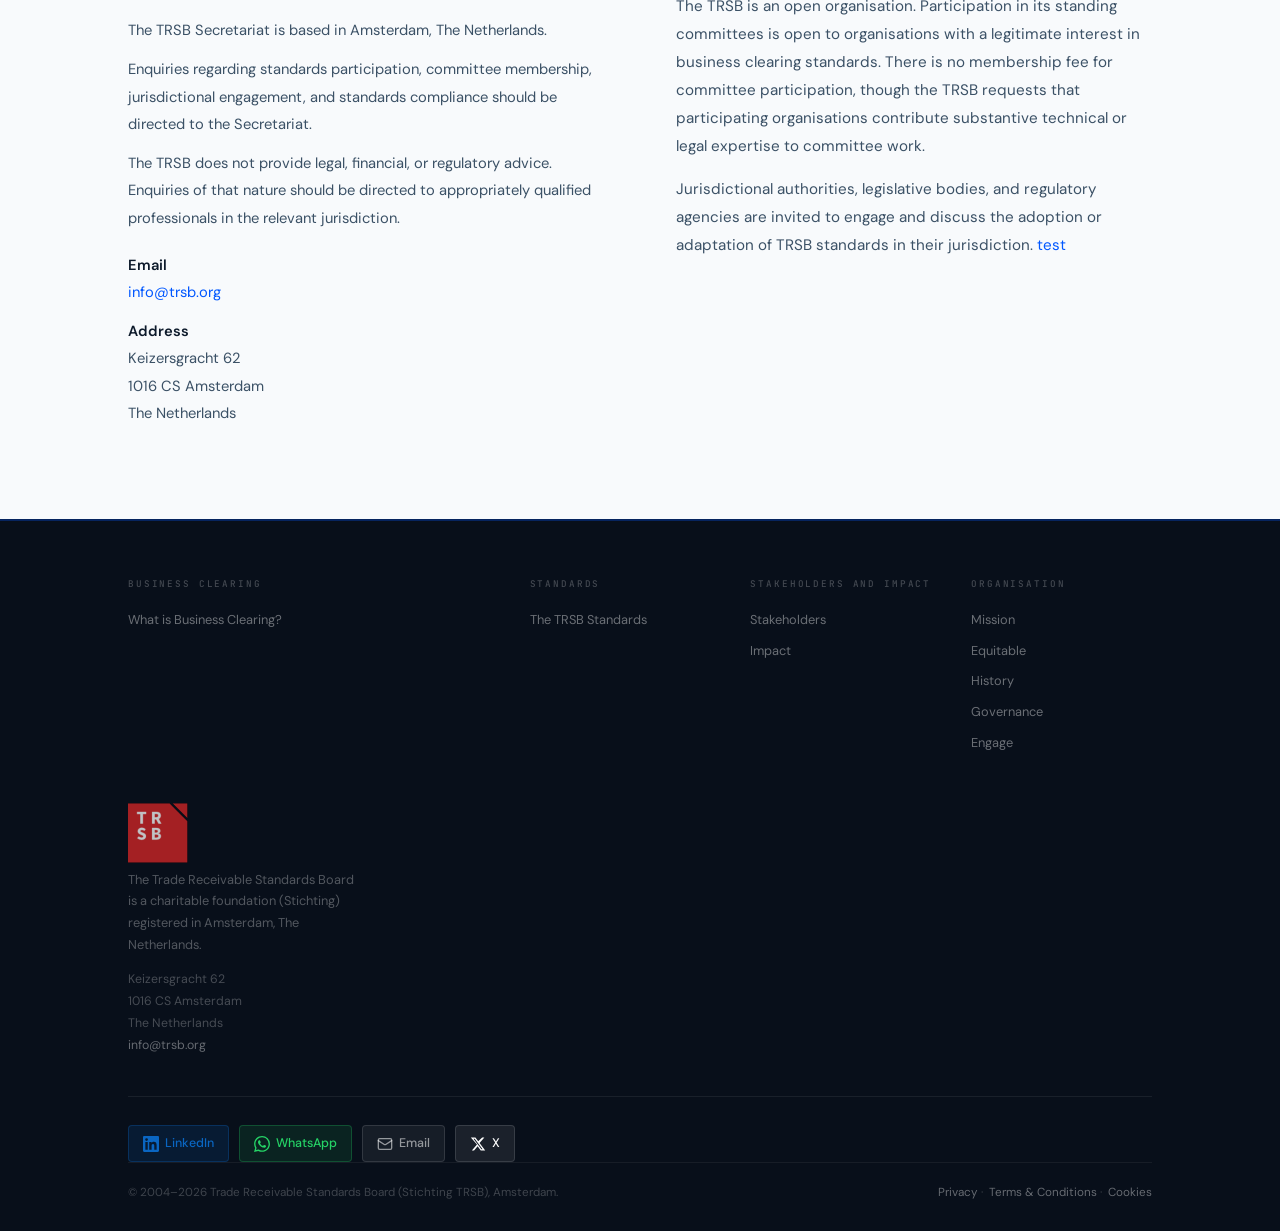
==== commit 6165b34f: "Added the registration principals" ====
--- a/index.html
+++ b/index.html
@@ -5,8 +5,9 @@
 <meta name="viewport" content="width=device-width, initial-scale=1.0">
 
 <title>TRSB — Trade Receivable Standards Board</title>
-<meta name="description" content="The Trade Receivable Standards Board publishes open standards for business clearing — the global framework that connects money and value in trade, enabling fair access to working capital for all.">
-<meta name="keywords" content="trade receivable standards, business clearing, DVP-i settlement, invoice financing, CSD, trade finance standards, MSME finance, supply chain finance, dynamic discounting, factoring, e-invoicing, working capital, MSME credit risk, Access to finance">
+<meta name="description" content="The Trade Receivable Standards Board maintains open standards for business clearing — the global framework that connects money and value in trade, enabling fair access to working capital for all.">
+<meta name="keywords" content="trade receivable standards, trade standards, trade finance standards, 
+business clearing, DVP-i, invoice settlement, invoice financing, CSD, Central Securities Depository, MSME finance, SME Finance, supply chain finance, dynamic discounting, factoring, e-invoicing, working capital, MSME credit risk, SME Access to finance">
 <link rel="canonical" href="https://trsb.org/">
 
 <!-- Open Graph (LinkedIn, Facebook, WhatsApp) -->
@@ -136,6 +137,20 @@
 				</div>
 			</div>
 		</div>
+		<div class="hero-strip">
+			<div class="hero-strip-inner">
+				<a href="#opportunities">Opportunities</a>
+				<a href="#businessclearing">Business Clearing</a>
+				<a href="#standards">The TRSB Standards</a>
+				<a href="#principals">Registration Principals</a>
+				<a href="#stakeholders">Stakeholders</a>
+				<a href="#mission">About</a>
+				<a href="#equitable">Constitutional Principles</a>
+				<a href="#governance">Governance</a>
+				<a href="#history">History</a>
+				<a href="#contact">Engage</a>
+			</div>
+		</div>
 	</header>
 	<!-- Opportunities -->
 <section id="opportunities">
@@ -345,6 +360,107 @@
   </div>
 </section>
 
+
+	<!-- Registration principals -->
+	<section id="principals">
+		<div class="container fade">
+			<div class="reg-intro">
+				<span class="label" style="color: rgba(100, 160, 255, 0.65)">Registration
+					principals</span>
+				<h2>The Registry Principles are embedded in the standards</h2>
+				<div class="rule"></div>
+				<p>
+					Business clearing does not rest on commercial agreement. It
+					rests on law. The <em>registration principals</em> — the
+					foundational principles of registry-based instrument law — are the
+					legal architecture that gives a CSD-registered trade receivable its
+					unique character.
+				</p>
+			</div>
+			<div class="reg-grid">
+				<div class="reg-card">
+					<div class="reg-num">Principal 1</div>
+					<h3>
+						<em>Rogation</em>
+					</h3>
+					<p>
+						The CSD may only act upon a valid request anchored to a
+						government-authenticated source invoice. No instrument may be
+						created, transferred, or extinguished without a corresponding
+						authenticated instruction. The tax authority's validation is the
+						irrefutable source of truth — instruments created without it are
+						void <em>ab initio</em>.
+					</p>
+					<span class="reg-latin">Nemo dat quod non habet</span>
+				</div>
+				<div class="reg-card">
+					<div class="reg-num">Principal 2</div>
+					<h3>
+						<em>Holder-in-Due-Course</em>
+					</h3>
+					<p>A third-party purchaser who acquires a registered instrument
+						for value and without notice of defect takes free of defences
+						arising from the underlying commercial relationship. The buyer's
+						legally available defences against such a holder are limited
+						exclusively to those recorded in the CSD at the time of
+						acquisition.</p>
+					<span class="reg-latin">Bona fide purchaser for value</span>
+				</div>
+
+
+				<div class="reg-card">
+					<div class="reg-num">Principal 3</div>
+					<h3>
+						<em>Settlement Finality — Irrevocability</em>
+					</h3>
+					<p>Once a transfer is effected through the clearing system, it
+						is unconditional and irrevocable. It cannot be unwound by a
+						liquidator in insolvency, reversed by a court injunction, or
+						challenged on grounds arising after the moment of settlement.</p>
+					<span class="reg-latin">Res judicata pro veritate accipitur</span>
+				</div>
+				<div class="reg-card">
+					<div class="reg-num">Principal 4</div>
+					<h3>
+						<em>Priority of Registry</em>
+					</h3>
+					<p>Rights in an instrument are determined by the order of CSD
+						registration, not by the date of the underlying commercial
+						transaction. The first party to register a valid instrument has
+						priority. This principle holds across all participating CSD nodes
+						globally.</p>
+					<span class="reg-latin">Prior tempore, potior iure</span>
+				</div>
+				<div class="reg-card">
+					<div class="reg-num">Principal 5</div>
+					<h3>
+						<em>Public Faith</em>
+					</h3>
+					<p>The CSD register is presumed accurate and complete. Any
+						person relying on the register in good faith is protected, even if
+						the register contains an error that has not yet been corrected.
+						This principle — the foundation of all property registration
+						systems — gives the CSD its institutional authority and makes it
+						the definitive source of instrument ownership.</p>
+					<span class="reg-latin">Fides publica registri</span>
+				</div>
+				<div class="reg-card">
+					<div class="reg-num">Principal 6</div>
+					<h3>
+						<em>Presumed Acceptance</em>
+					</h3>
+					<p>A buyer who does not expressly reject a CSD-notified
+						instrument within the set period is deemed to have accepted it by
+						operation of law. Silence is not ambiguity — it is legally binding
+						acceptance. This eliminates the buyer's ability to use inaction as
+						a veto.</p>
+					<span class="reg-latin">Qui tacet consentire videtur</span>
+				</div>
+			</div>
+		</div>
+	</section>
+
+	
 <!-- STAKEHOLDERS -->
 	<section id="stakeholders">
 		<div class="container fade">
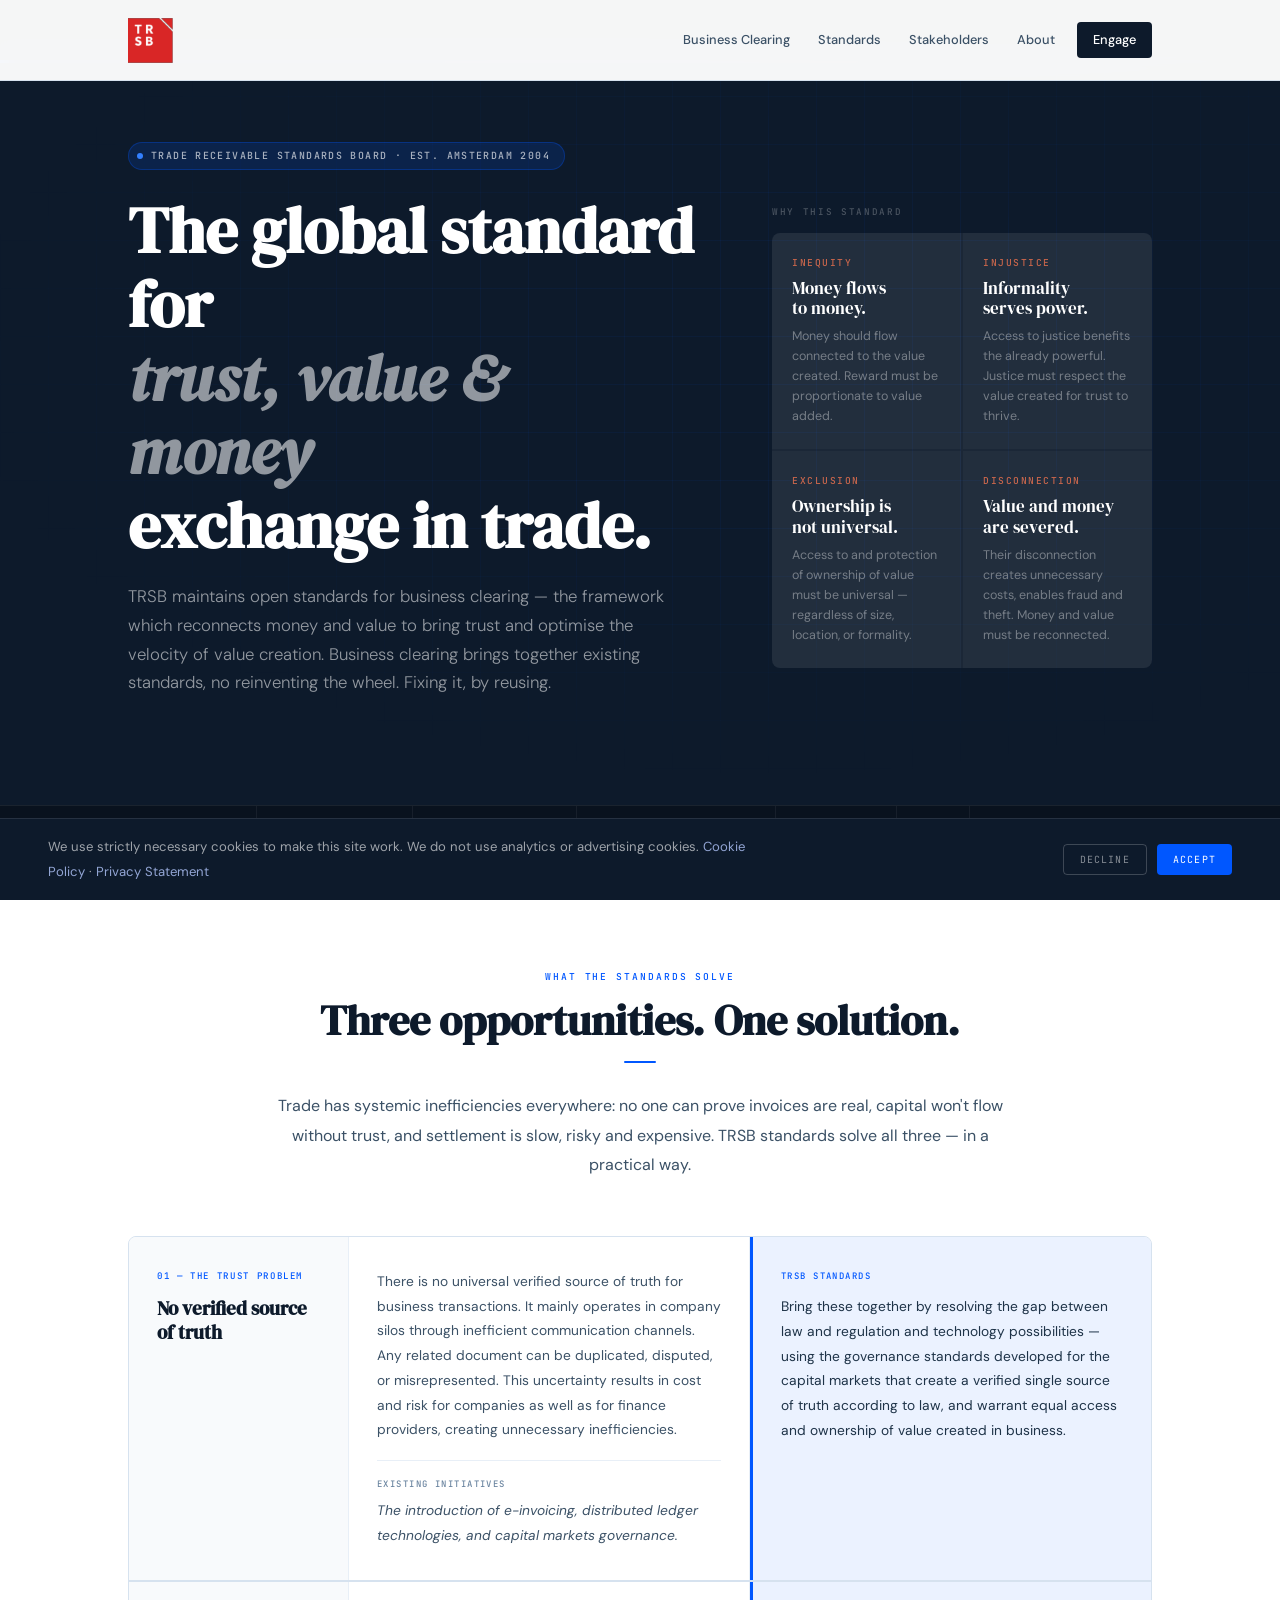
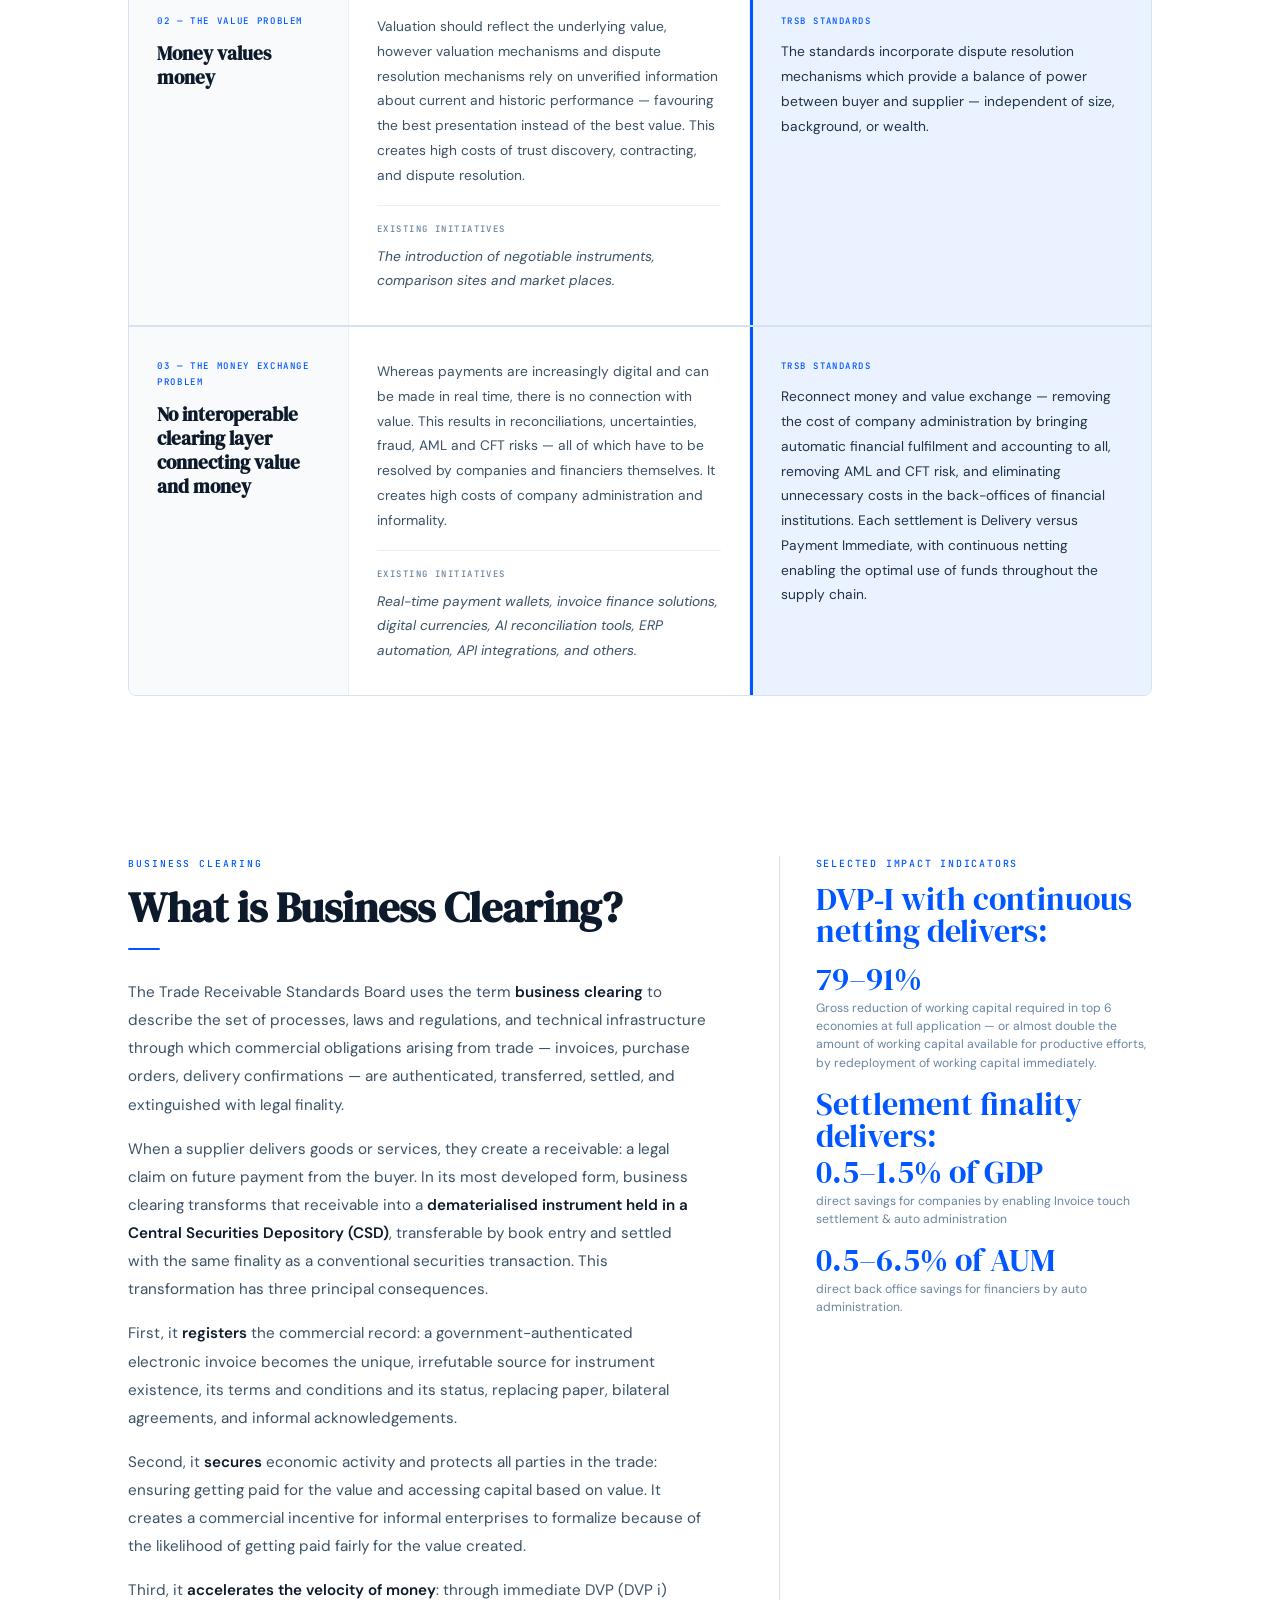
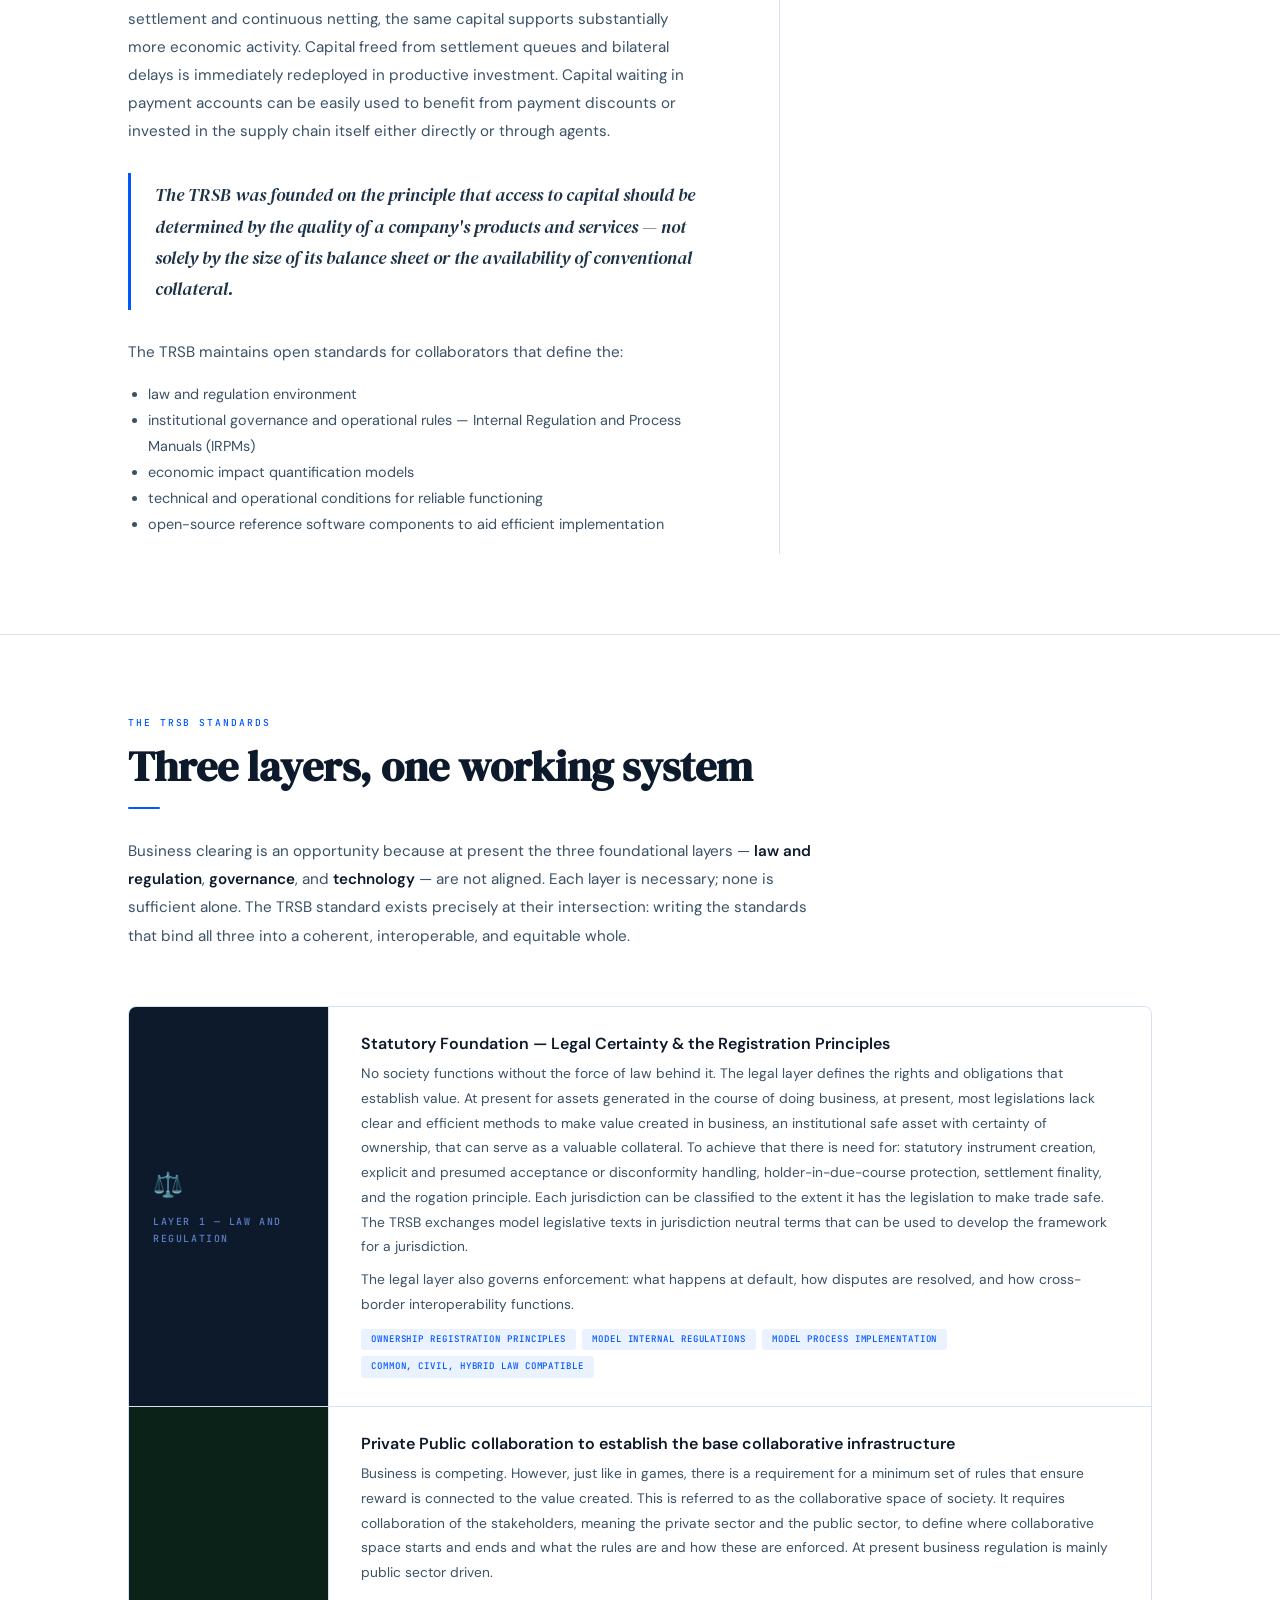
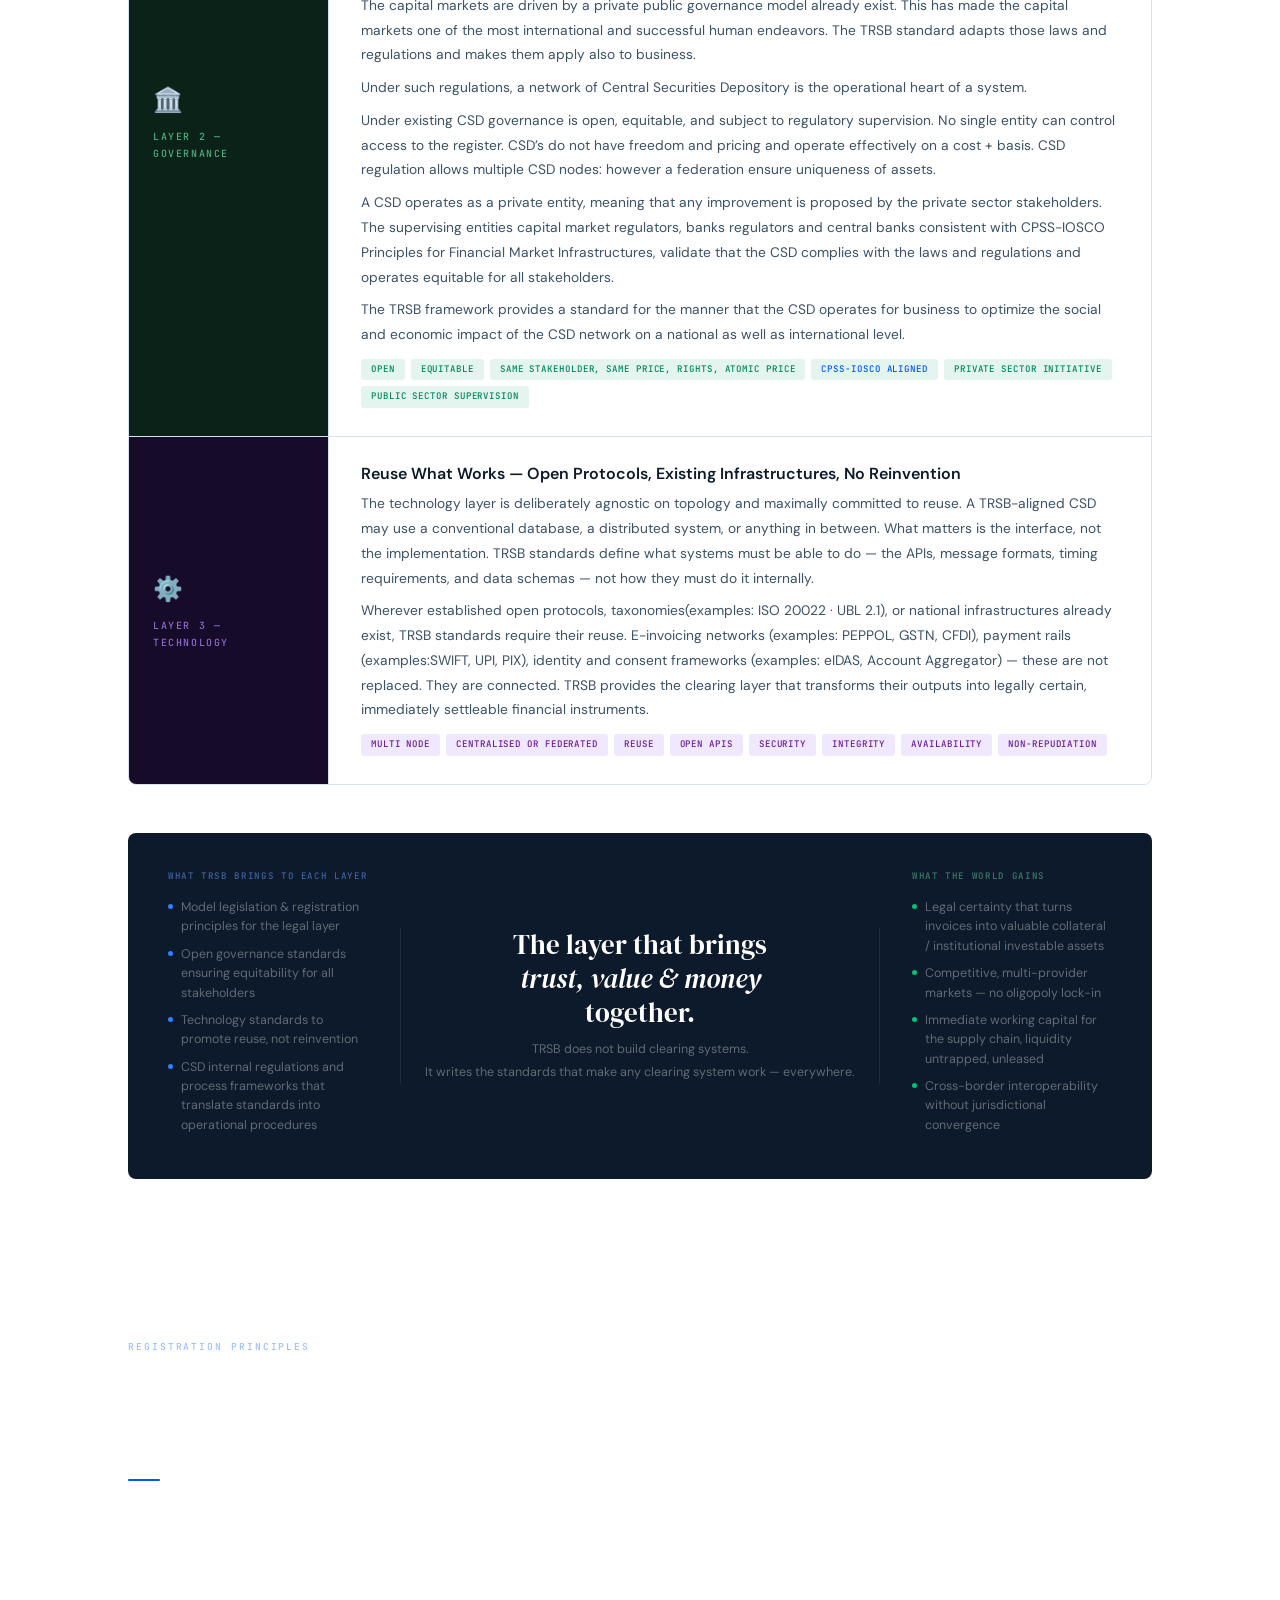
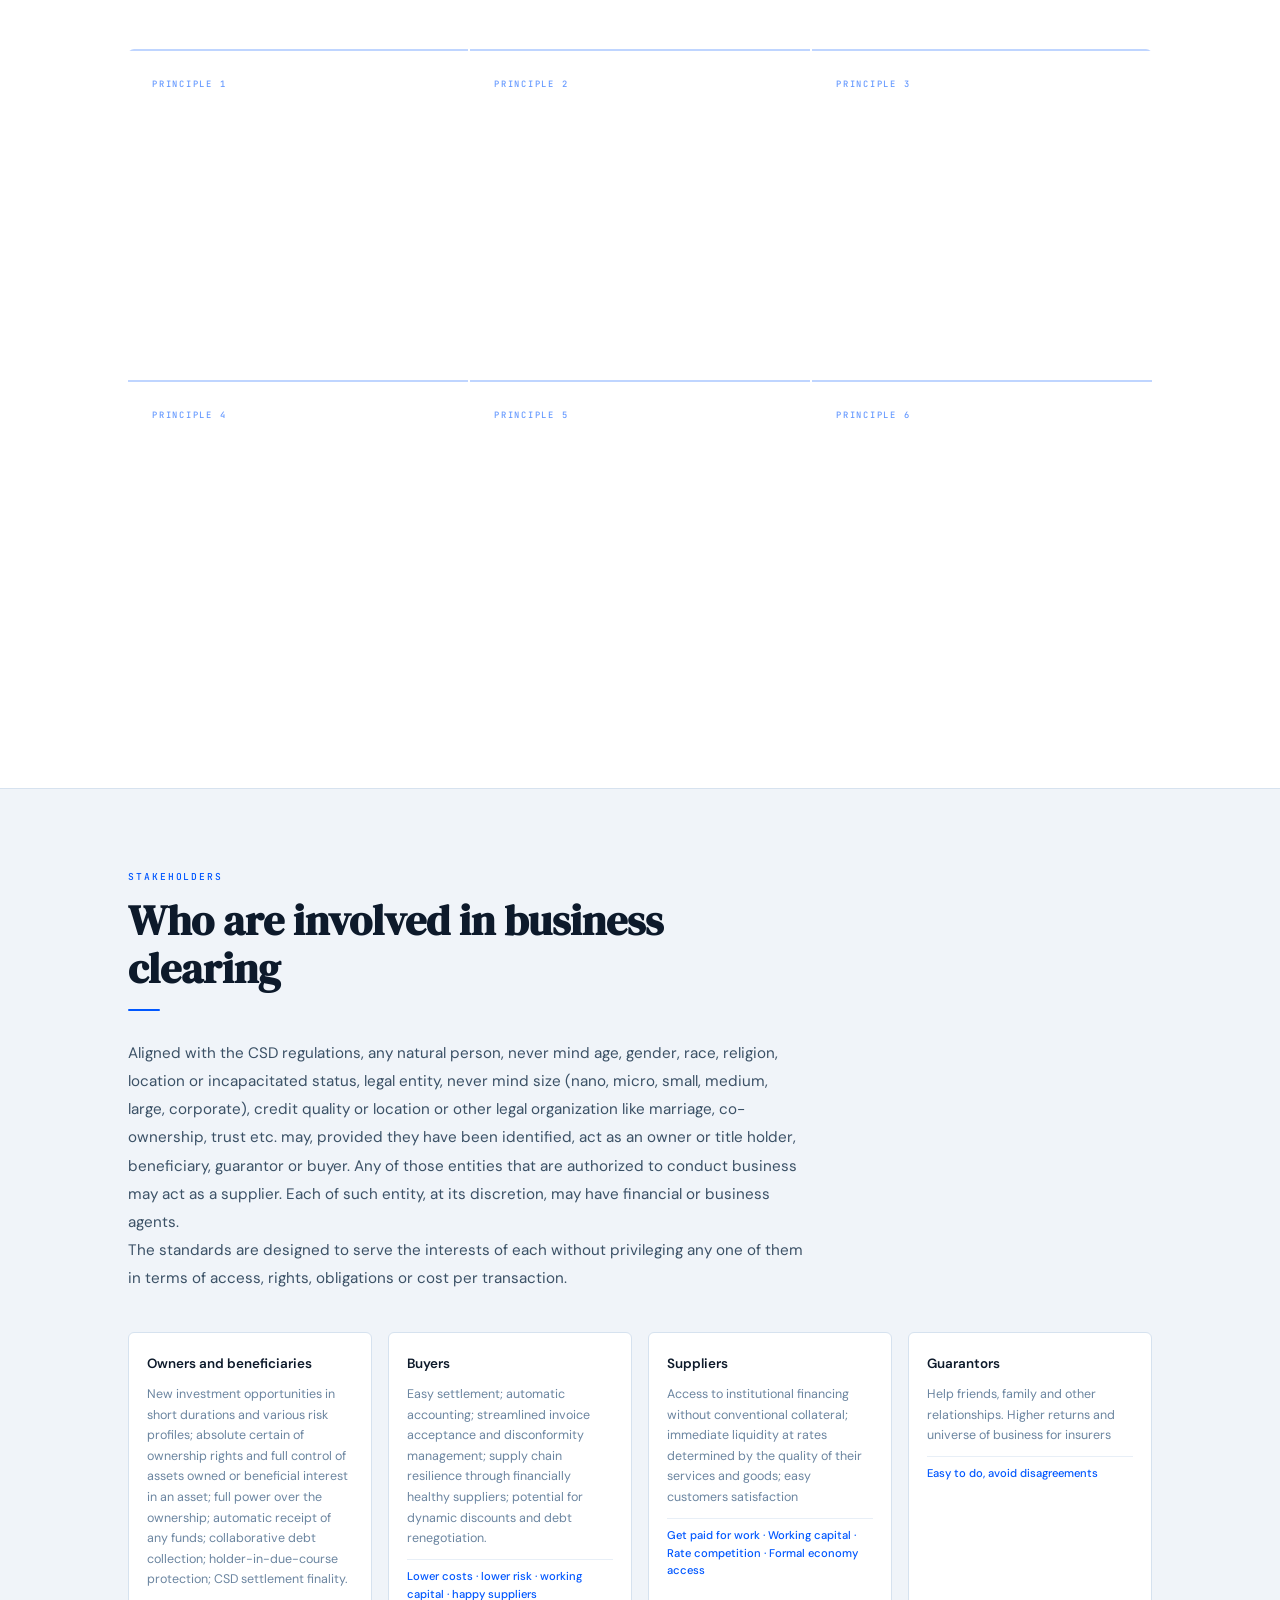
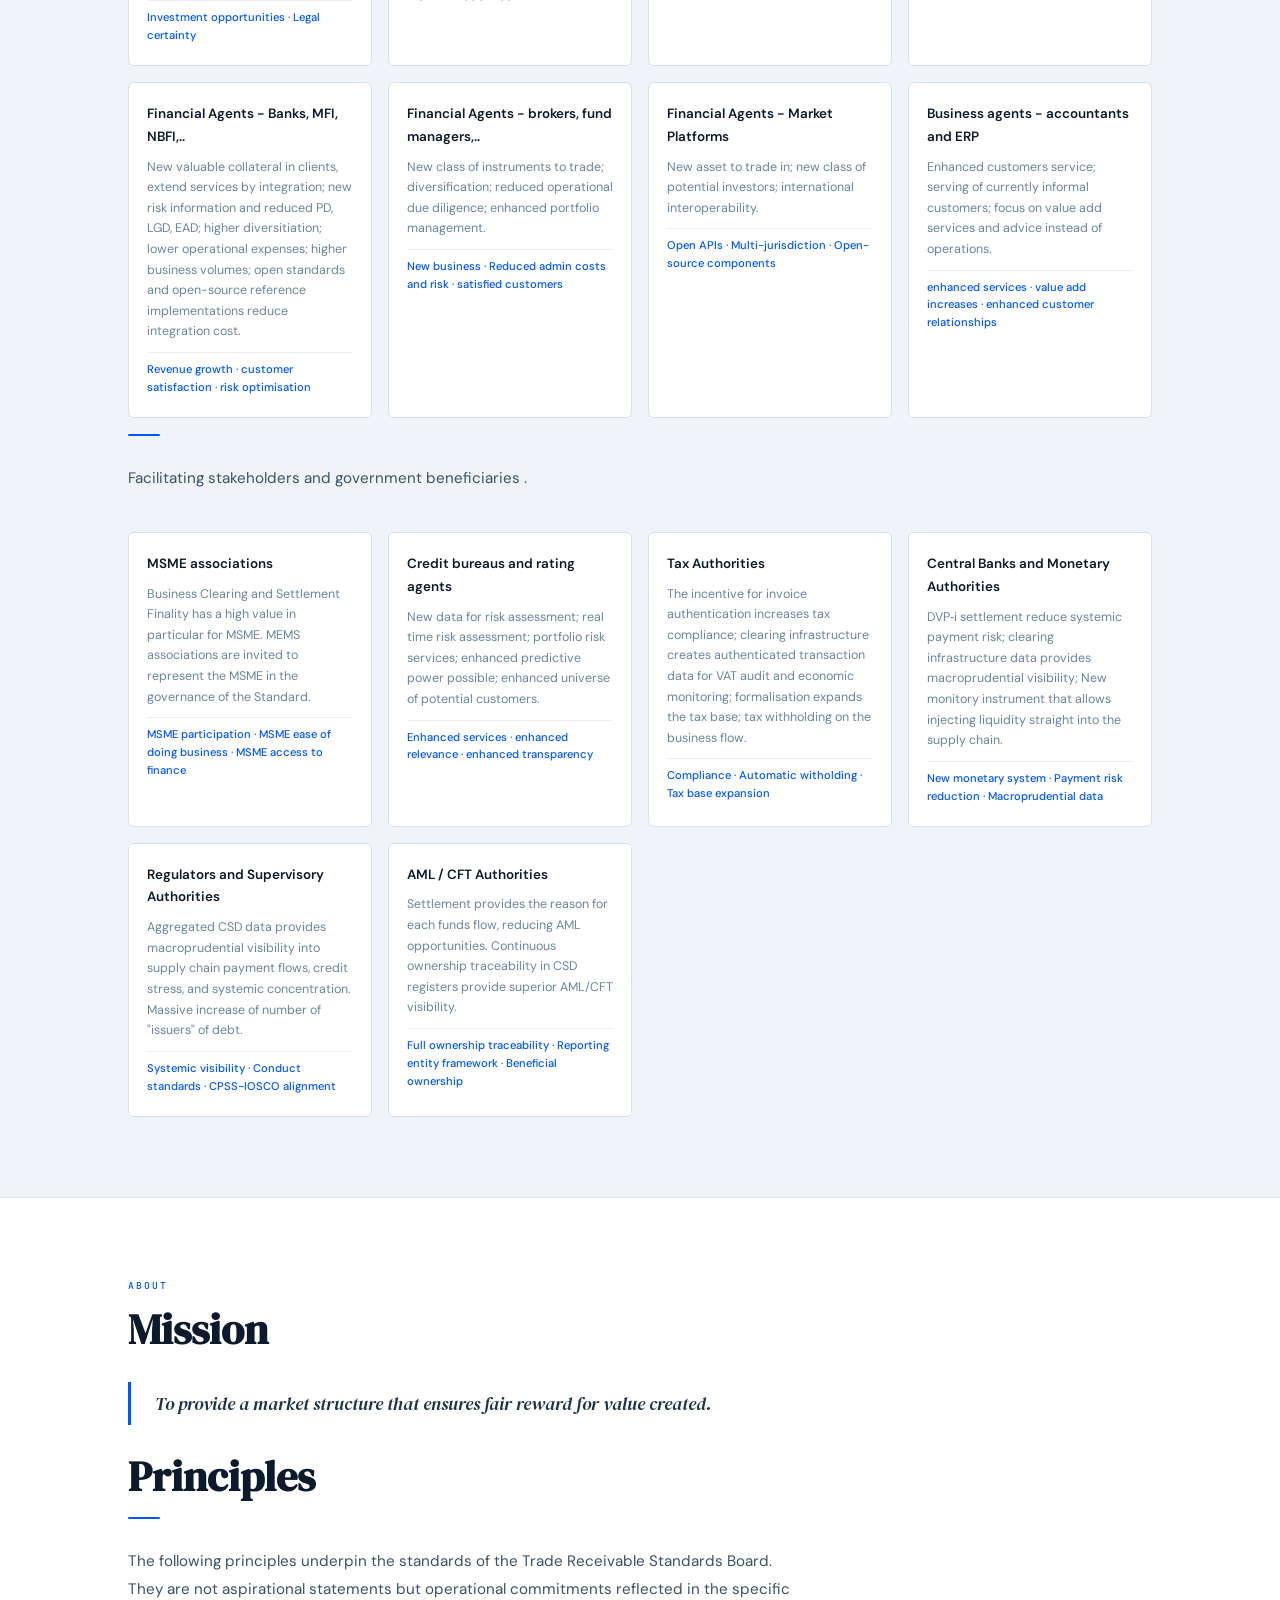
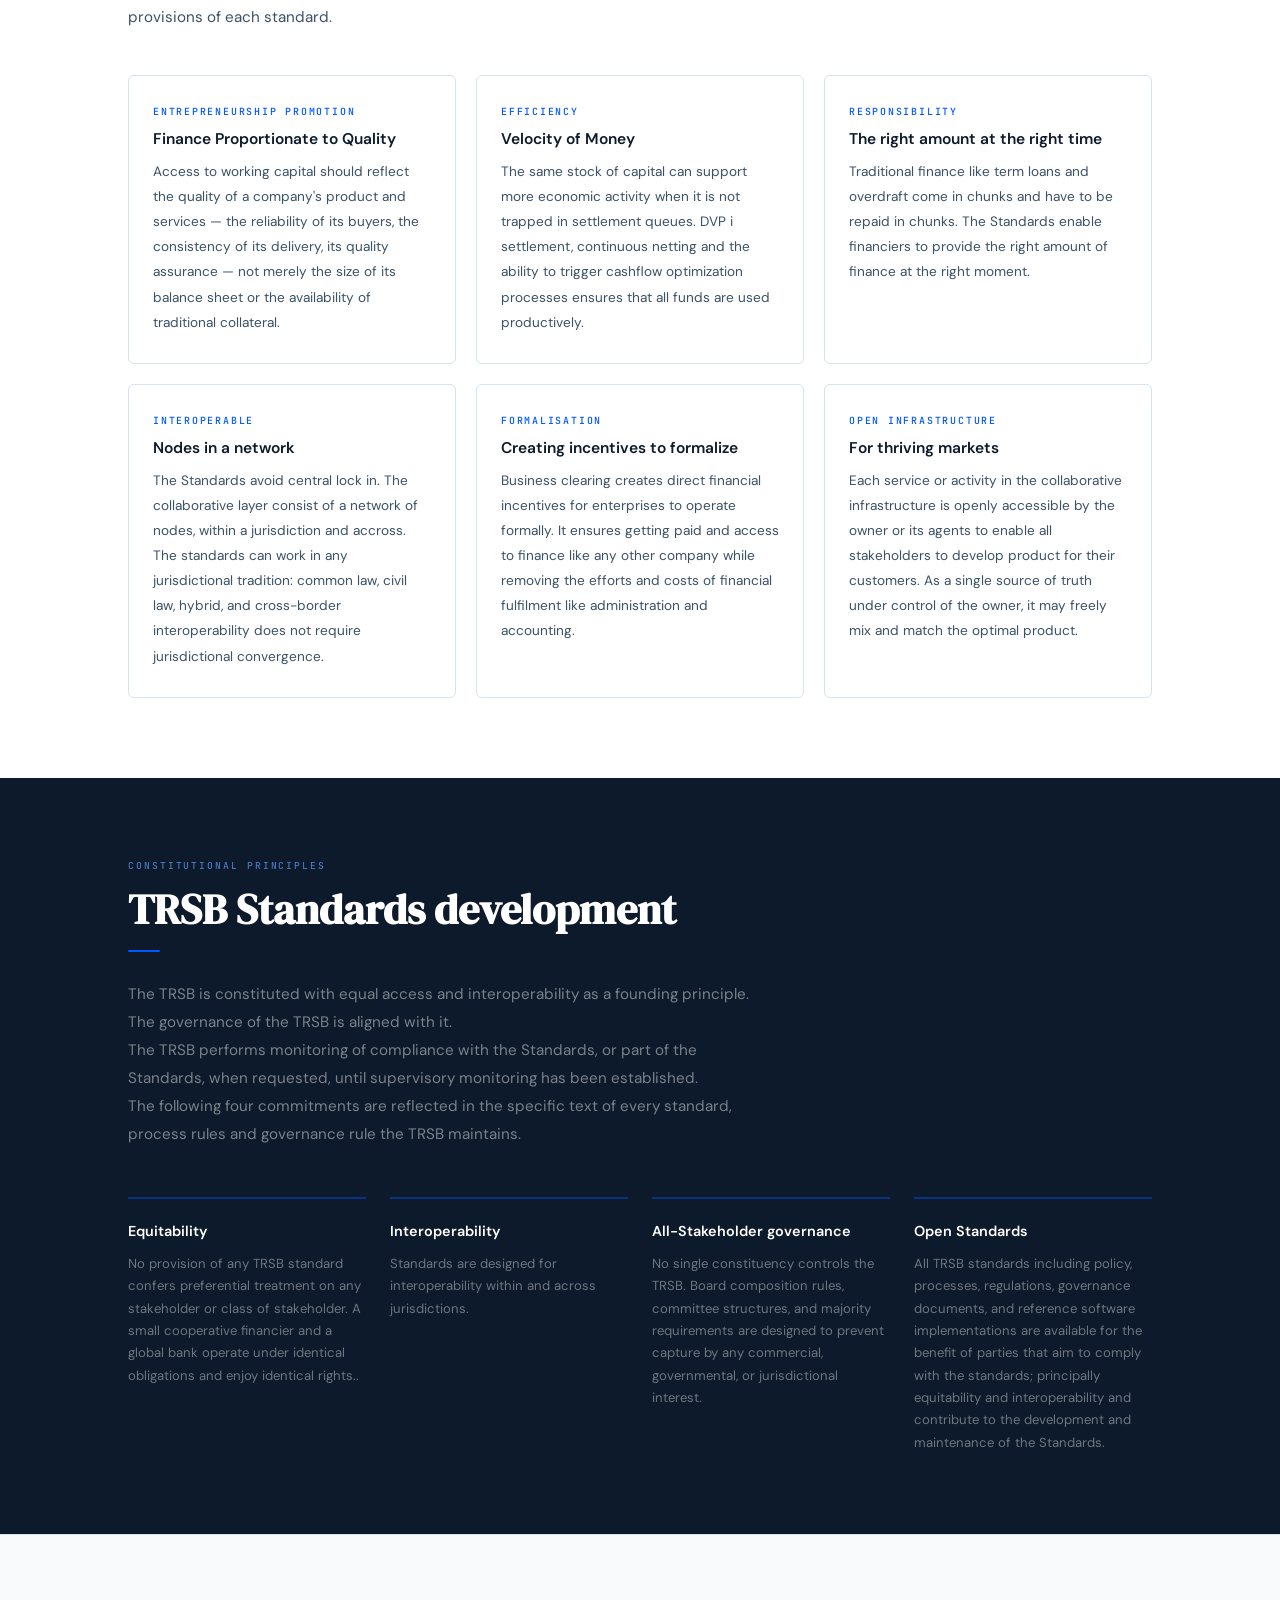
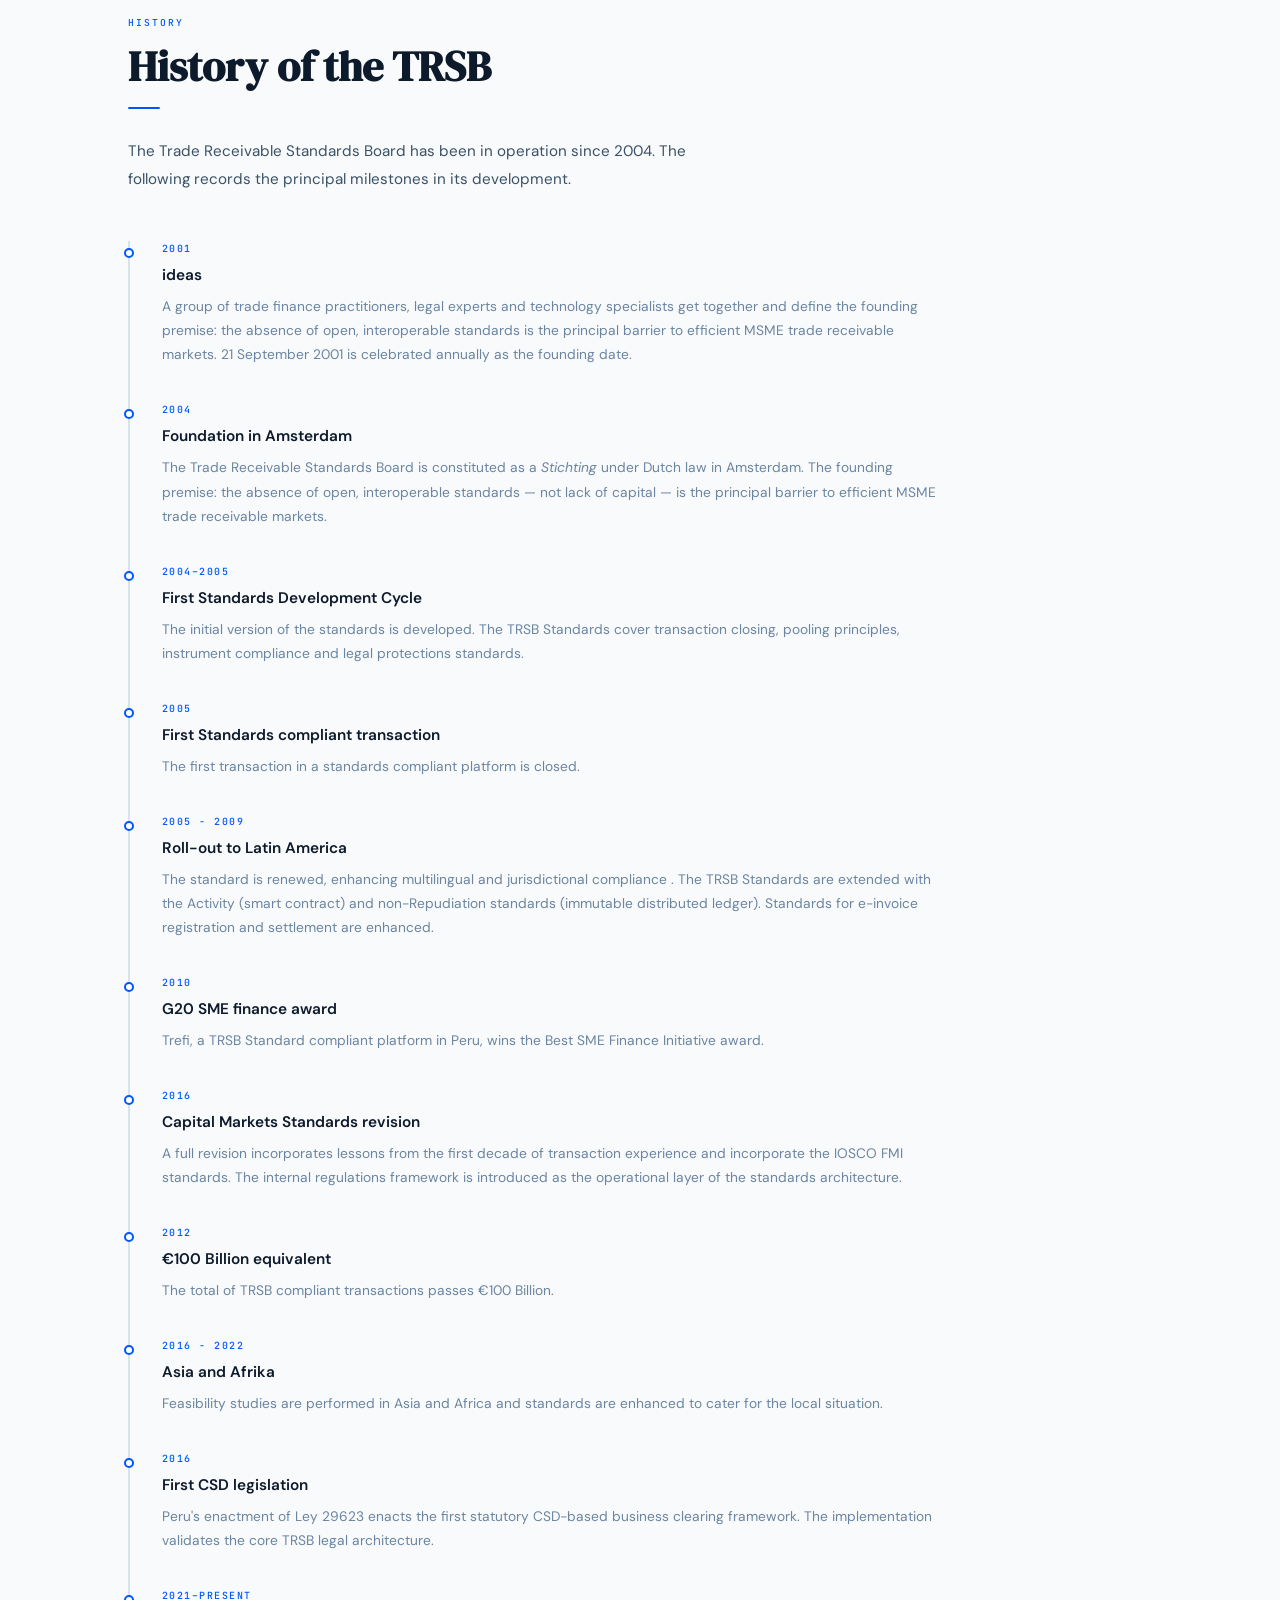
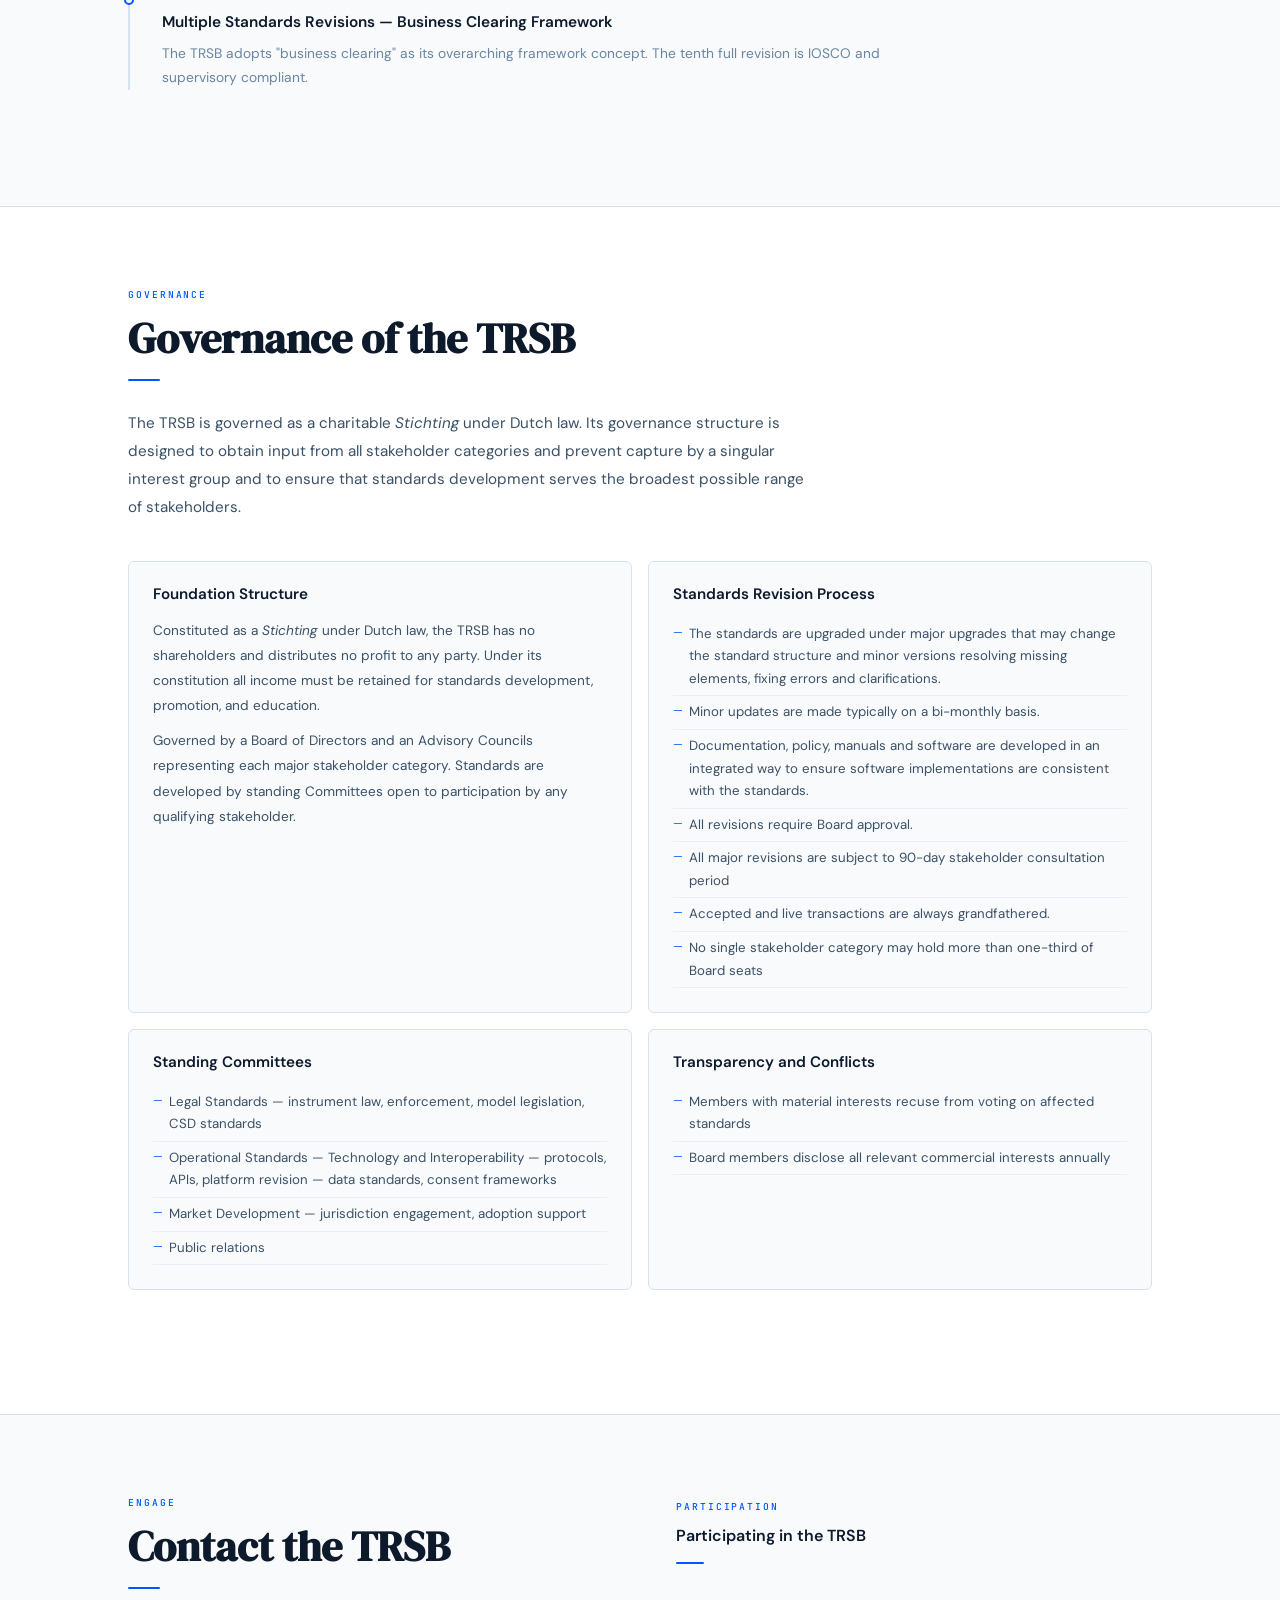
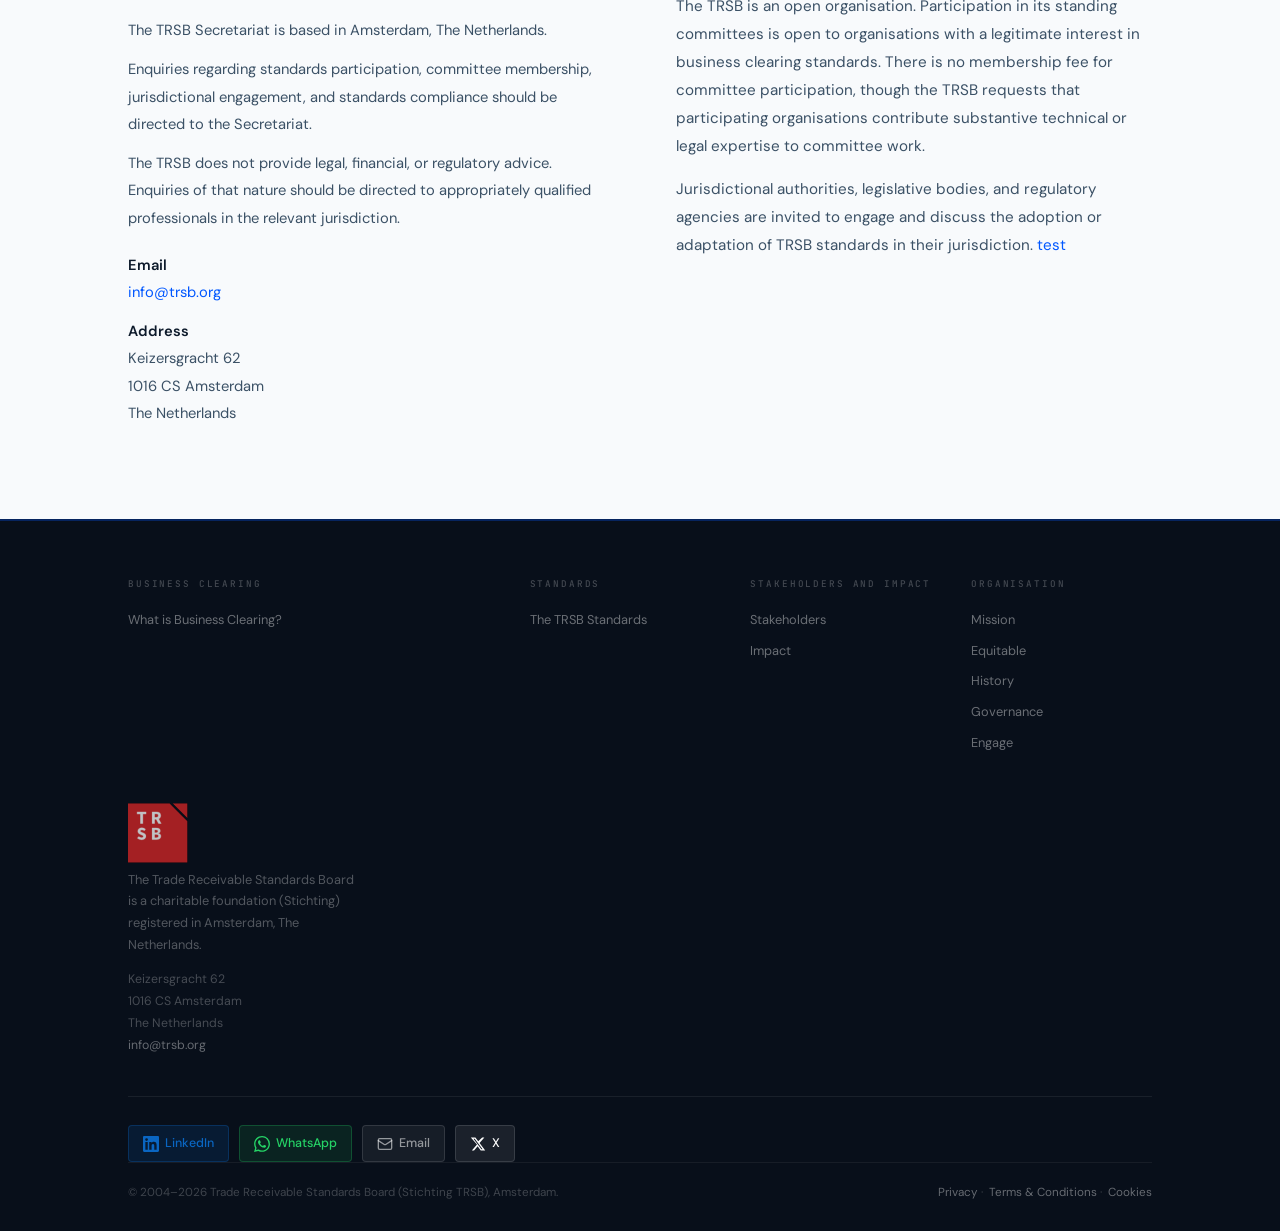
==== commit 1f497e21: "Fix spelling" ====
--- a/index.html
+++ b/index.html
@@ -142,7 +142,7 @@
 				<a href="#opportunities">Opportunities</a>
 				<a href="#businessclearing">Business Clearing</a>
 				<a href="#standards">The TRSB Standards</a>
-				<a href="#principals">Registration Principals</a>
+				<a href="#principles">Registration Principles</a>
 				<a href="#stakeholders">Stakeholders</a>
 				<a href="#mission">About</a>
 				<a href="#equitable">Constitutional Principles</a>
@@ -276,11 +276,11 @@
           <div class="arch-layer-name">Layer 1 — Law and regulation</div>
         </div>
         <div class="arch-layer-body">
-          <h3>Statutory Foundation — Legal Certainty &amp; the Registration Principals</h3>
+          <h3>Statutory Foundation — Legal Certainty &amp; the Registration Principles</h3>
           <p>No society functions without the force of law behind it. The legal layer defines the rights and obligations that establish value. At present for assets generated in the course of doing business, at present, most legislations lack clear and efficient methods to make value created in business, an institutional safe asset with certainty of ownership, that can serve as a valuable collateral. To achieve that there is need for: statutory instrument creation, explicit and presumed acceptance or disconformity handling, holder-in-due-course protection, settlement finality, and the rogation principle. Each jurisdiction can be classified to the extent it has the legislation to make trade safe. The TRSB exchanges model legislative texts in jurisdiction neutral terms that can be used to develop the framework for a jurisdiction.</p>
           <p>The legal layer also governs enforcement: what happens at default, how disputes are resolved, and how cross-border interoperability functions.</p>
           <div class="arch-tags">
-            <span class="arch-tag law-t">Ownership registration principals</span>
+            <span class="arch-tag law-t">Ownership registration principles</span>
             <span class="arch-tag law-t">Model internal regulations</span>
             <span class="arch-tag law-t">Model process implementation</span>
             <span class="arch-tag law-t">Common, civil, hybrid law compatible</span>
@@ -340,7 +340,7 @@
     <div class="arch-bridge">
       <div class="arch-bridge-side left">
         <h4>What TRSB brings to each layer</h4>
-        <div class="arch-bridge-item"><div class="arch-bridge-dot"></div><p>Model legislation &amp; registration principals for the legal layer</p></div>
+        <div class="arch-bridge-item"><div class="arch-bridge-dot"></div><p>Model legislation &amp; registration principles for the legal layer</p></div>
         <div class="arch-bridge-item"><div class="arch-bridge-dot"></div><p>Open governance standards ensuring equitability for all stakeholders</p></div>
         <div class="arch-bridge-item"><div class="arch-bridge-dot"></div><p>Technology standards to promote reuse, not reinvention</p></div>
         <div class="arch-bridge-item"><div class="arch-bridge-dot"></div><p>CSD internal regulations and process frameworks  that translate standards into operational procedures</p></div>
@@ -361,17 +361,17 @@
 </section>
 
 
-	<!-- Registration principals -->
-	<section id="principals">
+	<!-- Registration principles -->
+	<section id="principles">
 		<div class="container fade">
 			<div class="reg-intro">
 				<span class="label" style="color: rgba(100, 160, 255, 0.65)">Registration
-					principals</span>
+					principles</span>
 				<h2>The Registry Principles are embedded in the standards</h2>
 				<div class="rule"></div>
 				<p>
 					Business clearing does not rest on commercial agreement. It
-					rests on law. The <em>registration principals</em> — the
+					rests on law. The <em>registration principles</em> — the
 					foundational principles of registry-based instrument law — are the
 					legal architecture that gives a CSD-registered trade receivable its
 					unique character.
@@ -379,7 +379,7 @@
 			</div>
 			<div class="reg-grid">
 				<div class="reg-card">
-					<div class="reg-num">Principal 1</div>
+					<div class="reg-num">Principle 1</div>
 					<h3>
 						<em>Rogation</em>
 					</h3>
@@ -394,7 +394,7 @@
 					<span class="reg-latin">Nemo dat quod non habet</span>
 				</div>
 				<div class="reg-card">
-					<div class="reg-num">Principal 2</div>
+					<div class="reg-num">Principle 2</div>
 					<h3>
 						<em>Holder-in-Due-Course</em>
 					</h3>
@@ -409,7 +409,7 @@
 
 
 				<div class="reg-card">
-					<div class="reg-num">Principal 3</div>
+					<div class="reg-num">Principle 3</div>
 					<h3>
 						<em>Settlement Finality — Irrevocability</em>
 					</h3>
@@ -420,7 +420,7 @@
 					<span class="reg-latin">Res judicata pro veritate accipitur</span>
 				</div>
 				<div class="reg-card">
-					<div class="reg-num">Principal 4</div>
+					<div class="reg-num">Principle 4</div>
 					<h3>
 						<em>Priority of Registry</em>
 					</h3>
@@ -432,7 +432,7 @@
 					<span class="reg-latin">Prior tempore, potior iure</span>
 				</div>
 				<div class="reg-card">
-					<div class="reg-num">Principal 5</div>
+					<div class="reg-num">Principle 5</div>
 					<h3>
 						<em>Public Faith</em>
 					</h3>
@@ -445,7 +445,7 @@
 					<span class="reg-latin">Fides publica registri</span>
 				</div>
 				<div class="reg-card">
-					<div class="reg-num">Principal 6</div>
+					<div class="reg-num">Principle 6</div>
 					<h3>
 						<em>Presumed Acceptance</em>
 					</h3>
@@ -660,7 +660,7 @@
 					<div class="tl-dot"></div>
 					<div class="tl-year">2004–2005</div>
 					<div class="tl-title">First Standards Development Cycle</div>
-					<p class="tl-body">The initial version of the standards is developed. The TRSB Standards cover transaction closing, pooling principals, instrument compliance and legal protections standards.</p>
+					<p class="tl-body">The initial version of the standards is developed. The TRSB Standards cover transaction closing, pooling principles, instrument compliance and legal protections standards.</p>
 				</div>
 				<div class="tl-item">
 					<div class="tl-dot"></div>
--- a/css/hero.css
+++ b/css/hero.css
@@ -4,11 +4,11 @@
 #hero {
   padding-top: 60px;
   background: var(--ink);
-  overflow: hidden;
   position: relative;
 }
 .hero-grid-bg {
   position: absolute; inset: 0;
+  overflow: hidden;
   background-image:
     linear-gradient(rgba(0,87,255,0.06) 1px, transparent 1px),
     linear-gradient(90deg, rgba(0,87,255,0.06) 1px, transparent 1px);
@@ -38,7 +38,7 @@
 .hc-principle { font-size: 0.78rem; color: rgba(255,255,255,0.38); line-height: 1.6; }
 
 /* Hero strip */
-.hero-strip { background: rgba(0,0,0,0.3); border-top: 1px solid rgba(255,255,255,0.07); }
+.hero-strip { background: rgba(0,0,0,0.3); border-top: 1px solid rgba(255,255,255,0.07); position: relative; z-index: 2; }
 .hero-strip-inner { max-width: 1120px; margin: 0 auto; padding: 0 48px; display: flex; flex-wrap: wrap; }
 .hero-strip-inner a { font-family: var(--mono); font-size: 0.65rem; font-weight: 500; letter-spacing: 0.1em; text-transform: uppercase; color: rgba(255,255,255,0.4); padding: 12px 18px; border-right: 1px solid rgba(255,255,255,0.06); transition: color 0.15s; }
 .hero-strip-inner a:hover { color: rgba(255,255,255,0.75); text-decoration: none; }
--- a/css/sections.css
+++ b/css/sections.css
@@ -133,7 +133,7 @@
 .cr { background: #E0F2F1; color: #00695C; }
 
 /* ===== PRINCIPIOS REGISTRALES ===== */
-#registrales { background: var(--ink); padding: 88px 0; }
+#principals { background: var(--ink); padding: 88px 0; }
 .reg-intro { max-width: 700px; margin-bottom: 56px; }
 .reg-intro h2 { color: #fff; }
 .reg-intro p { color: rgba(255,255,255,0.45); }
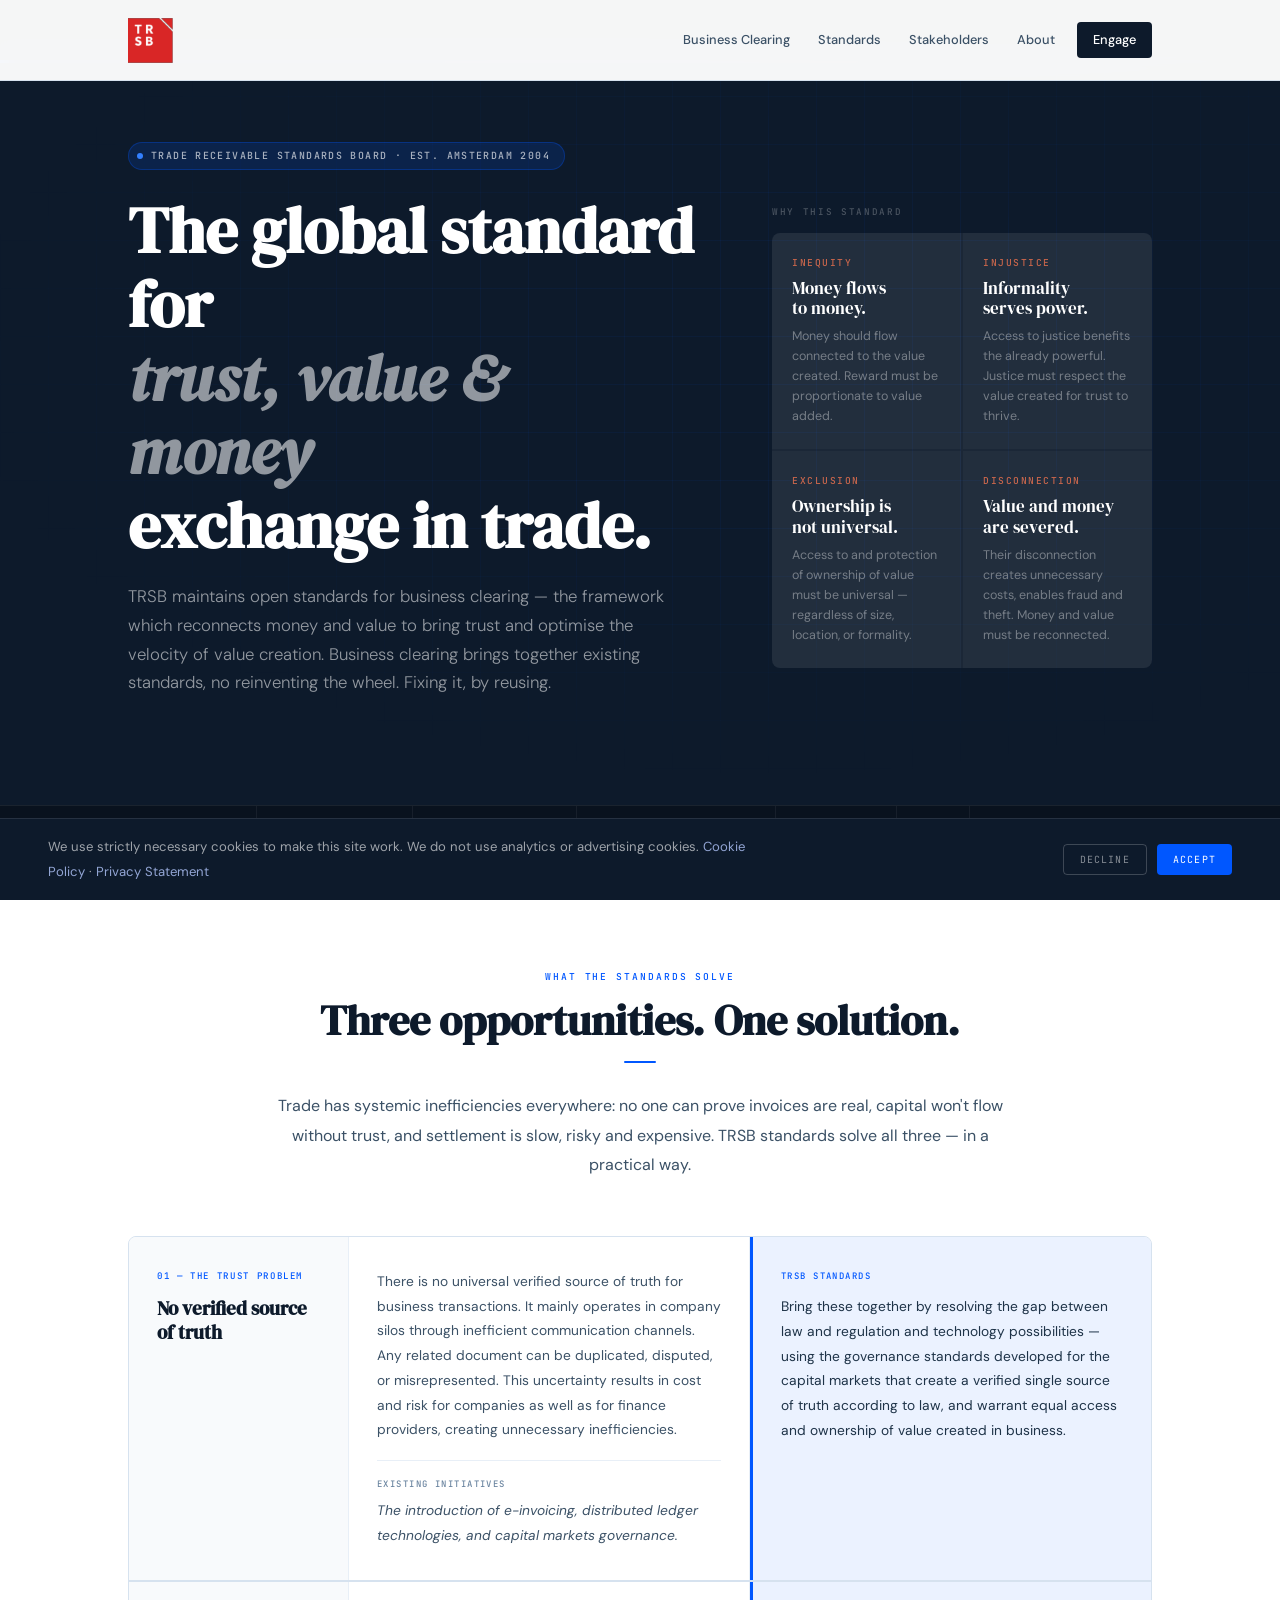
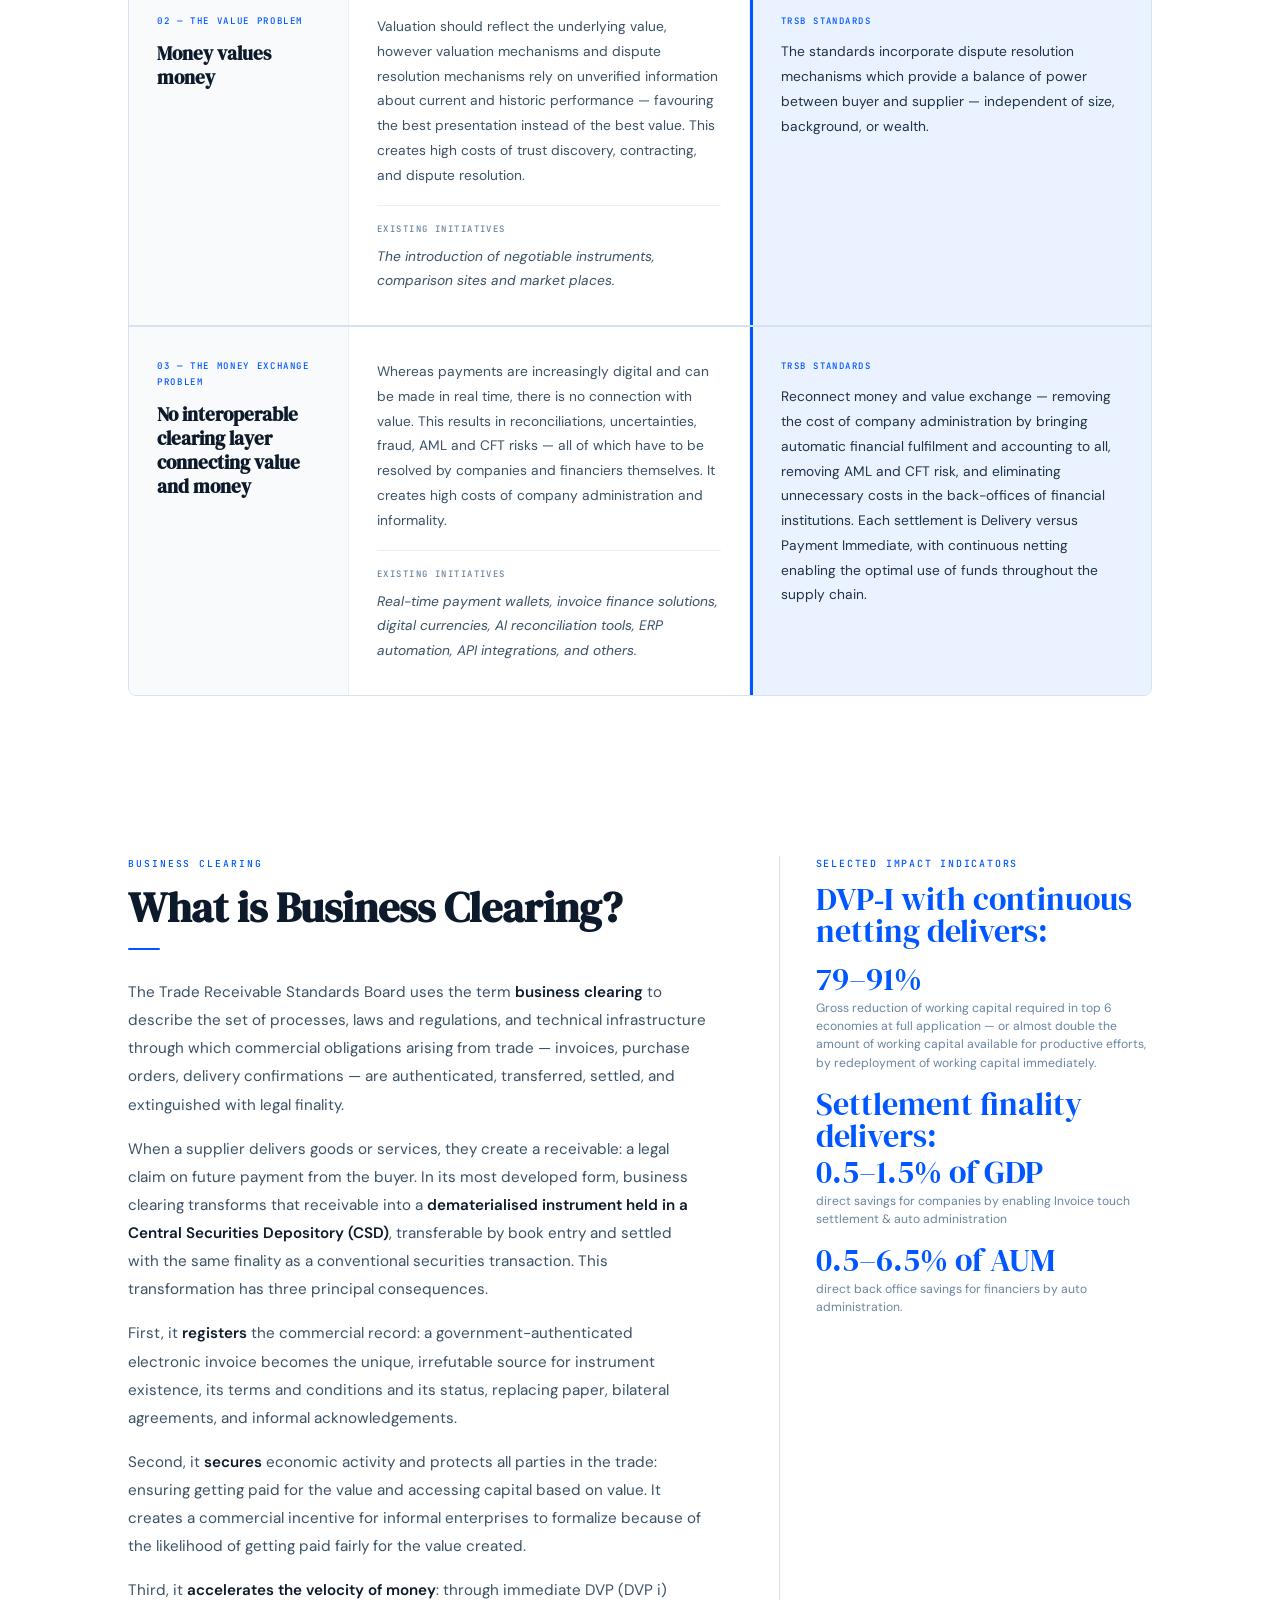
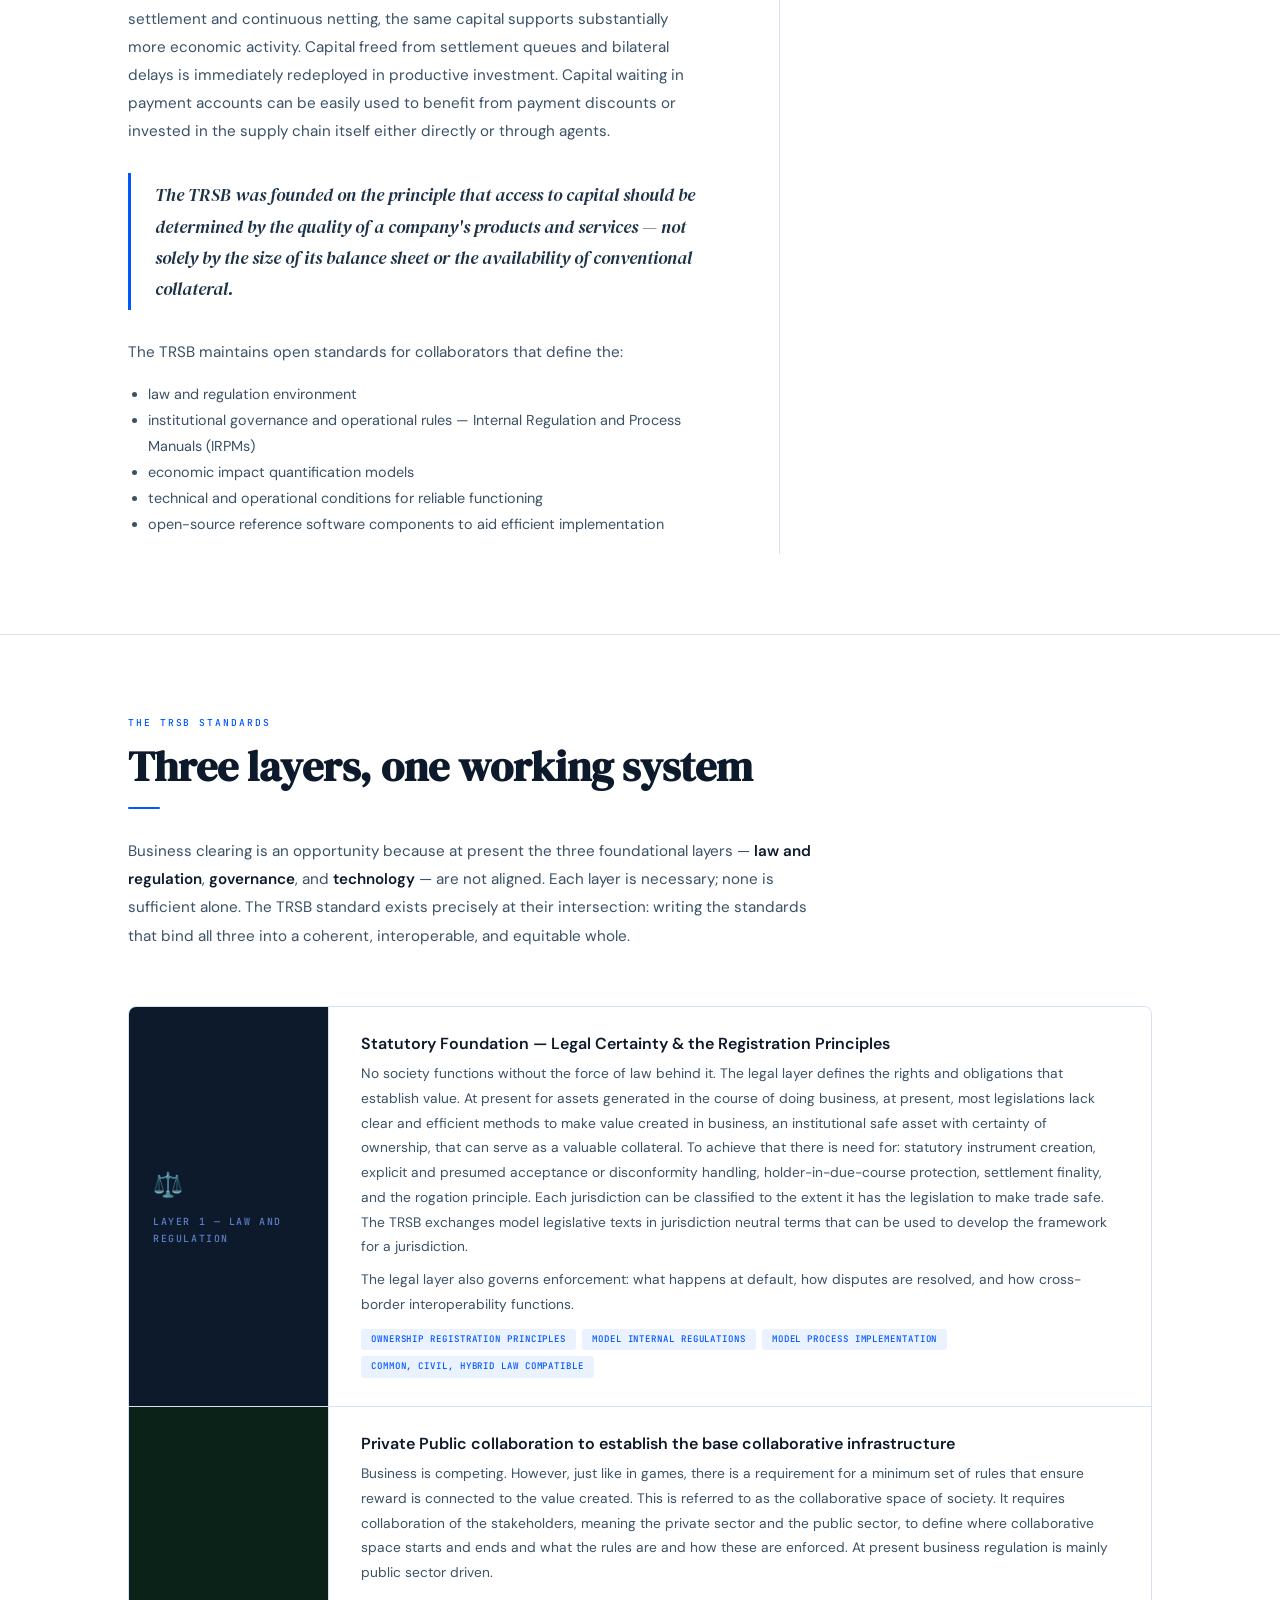
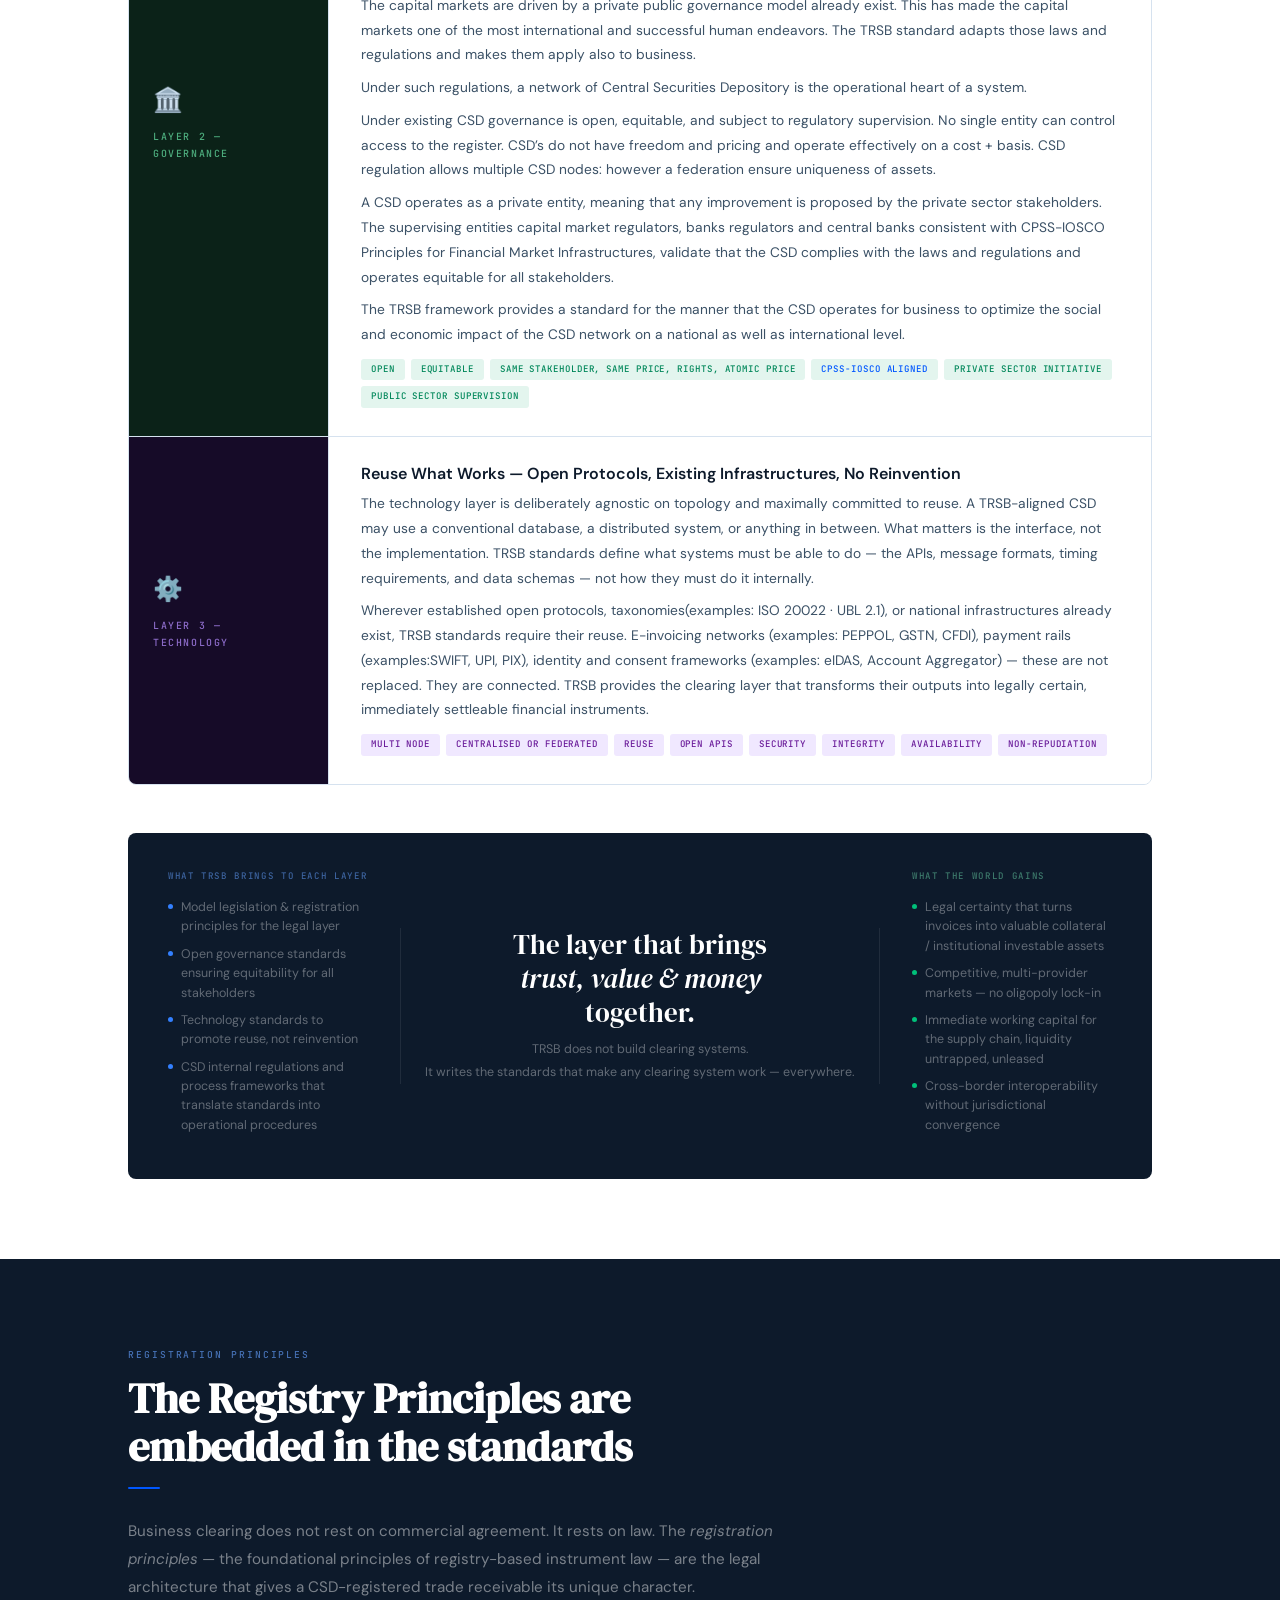
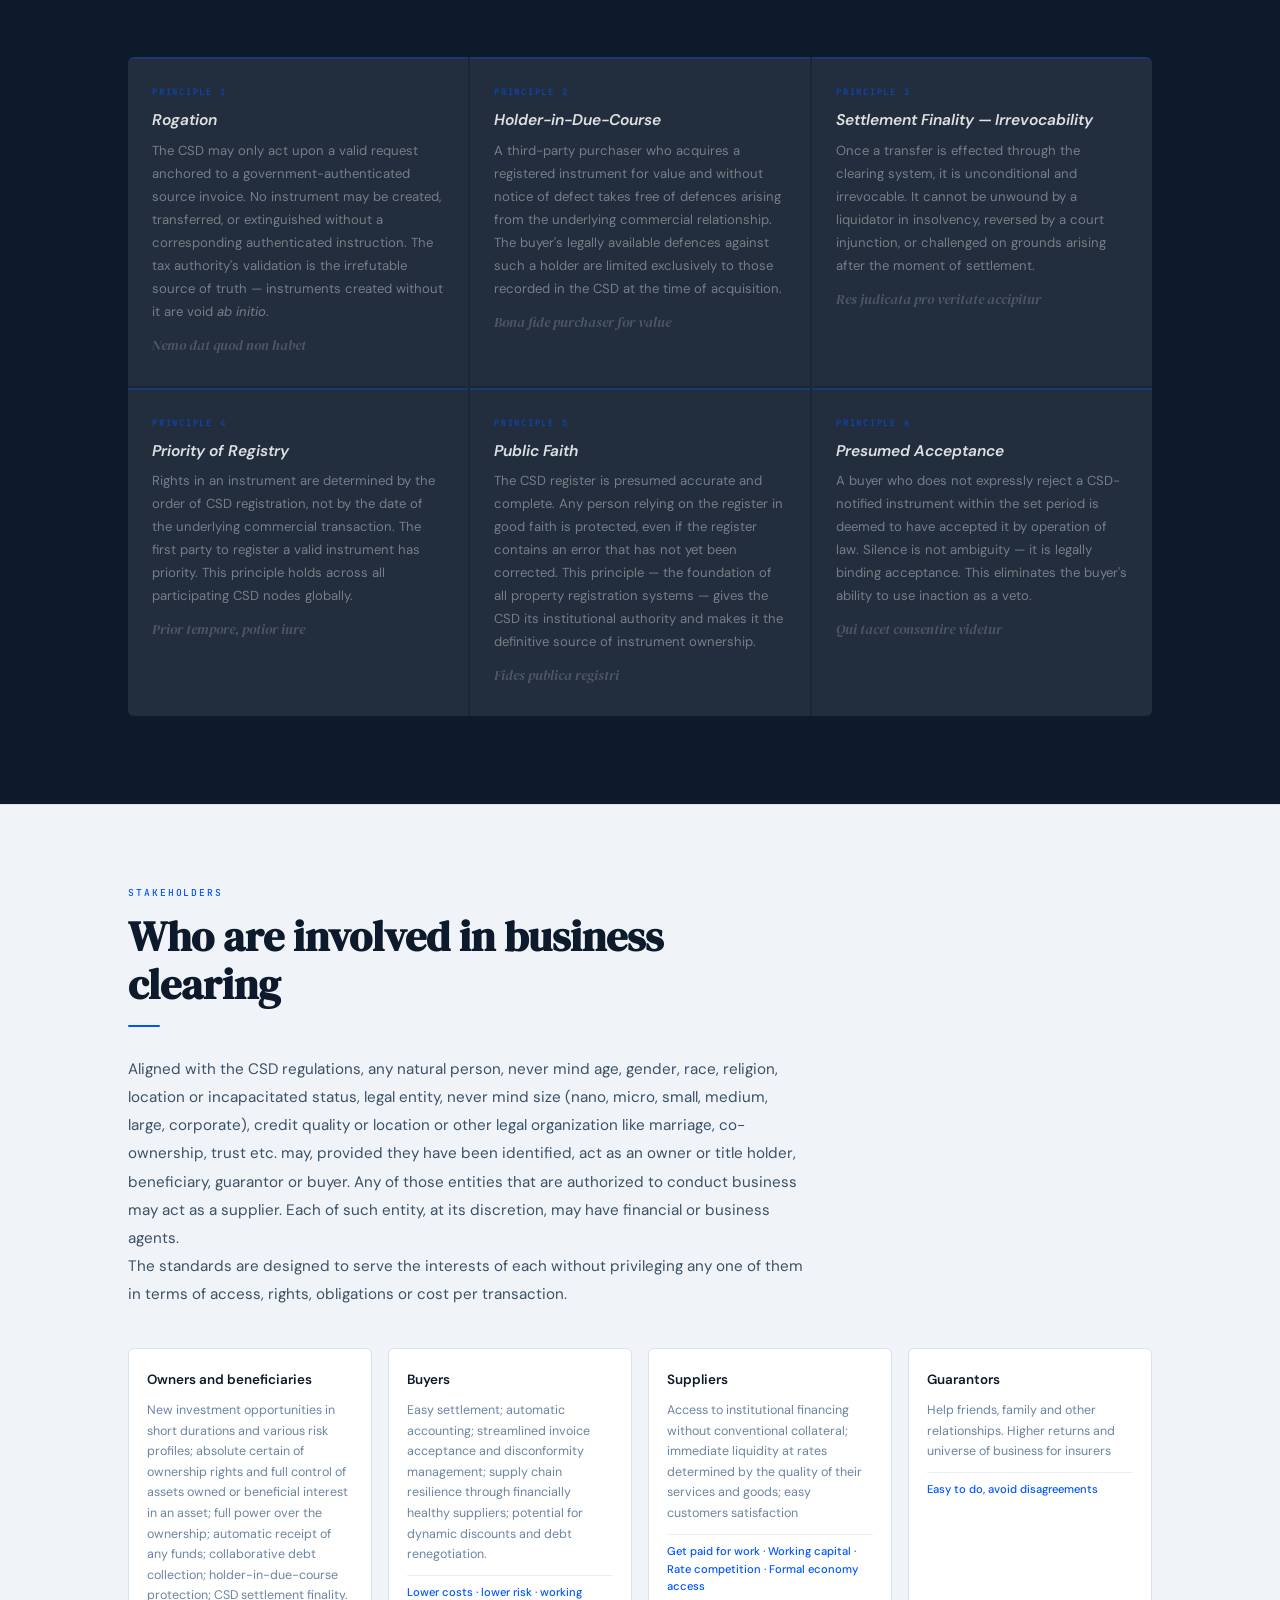
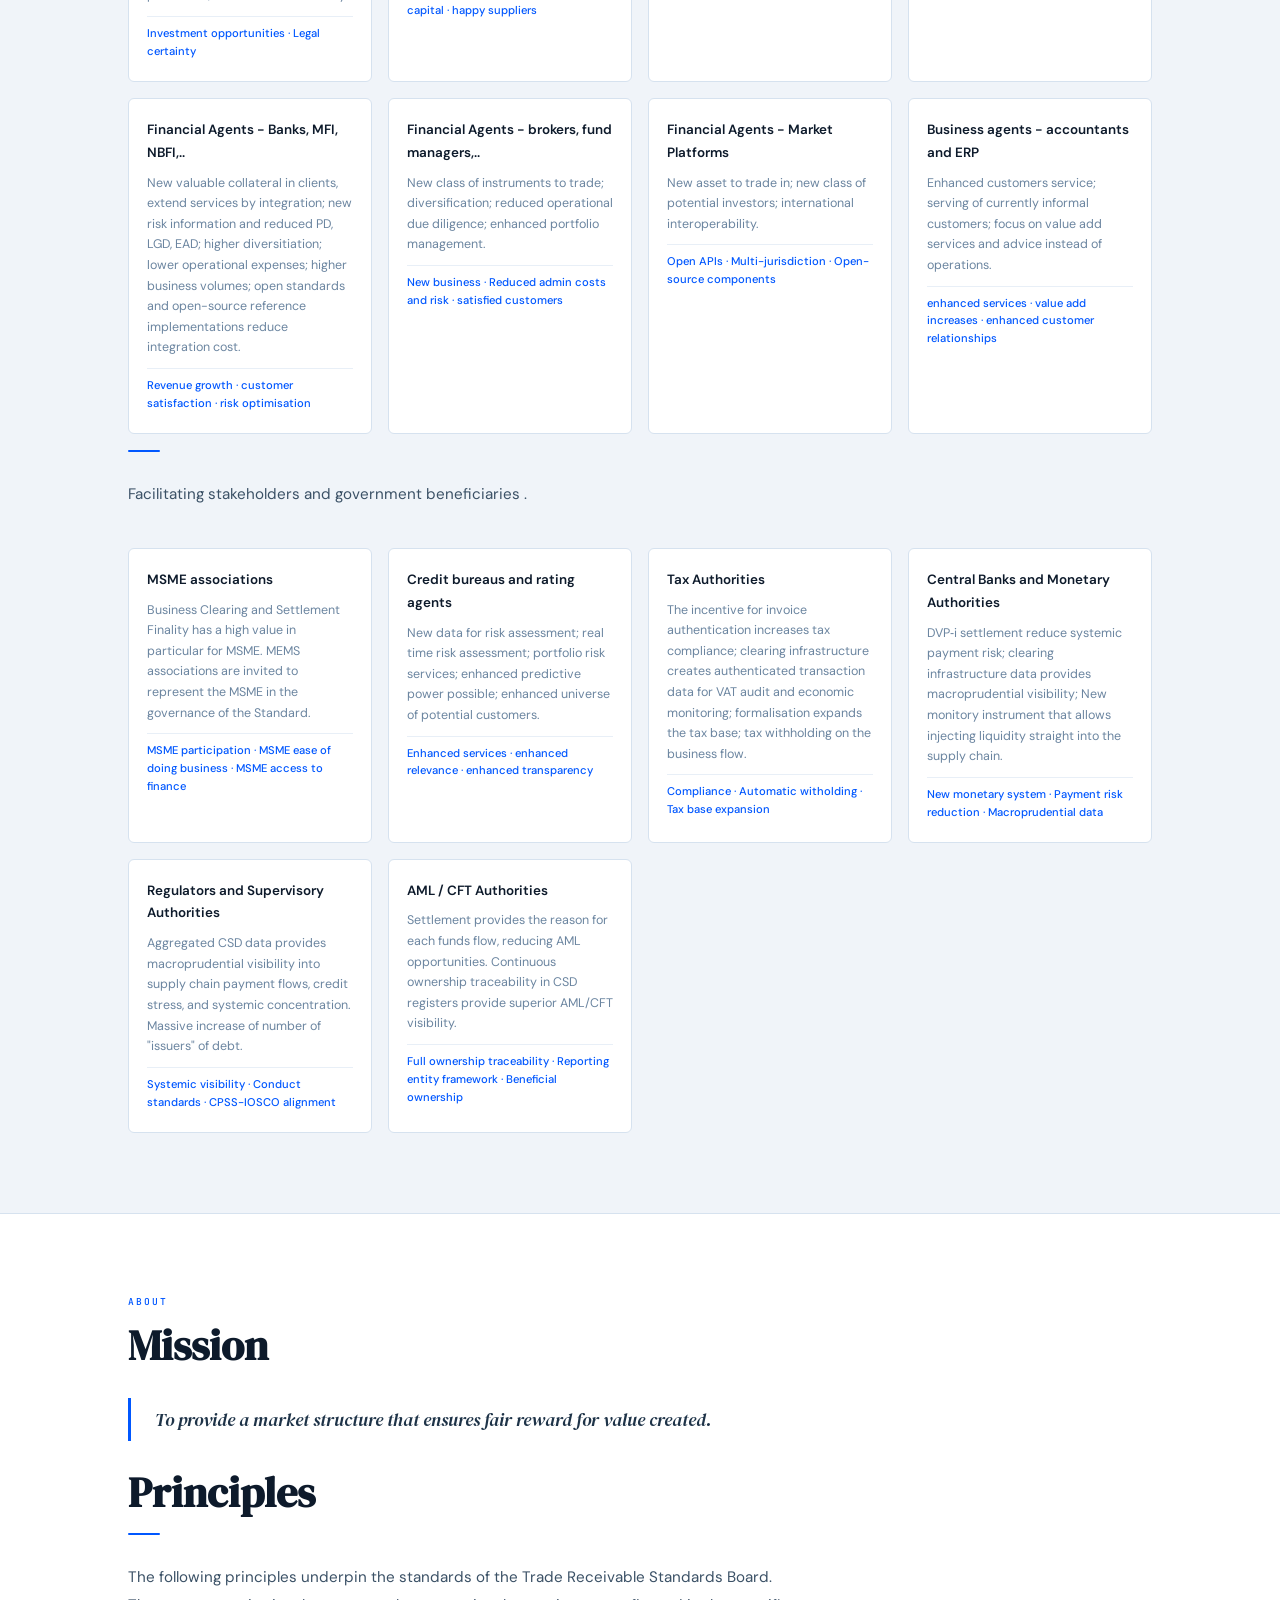
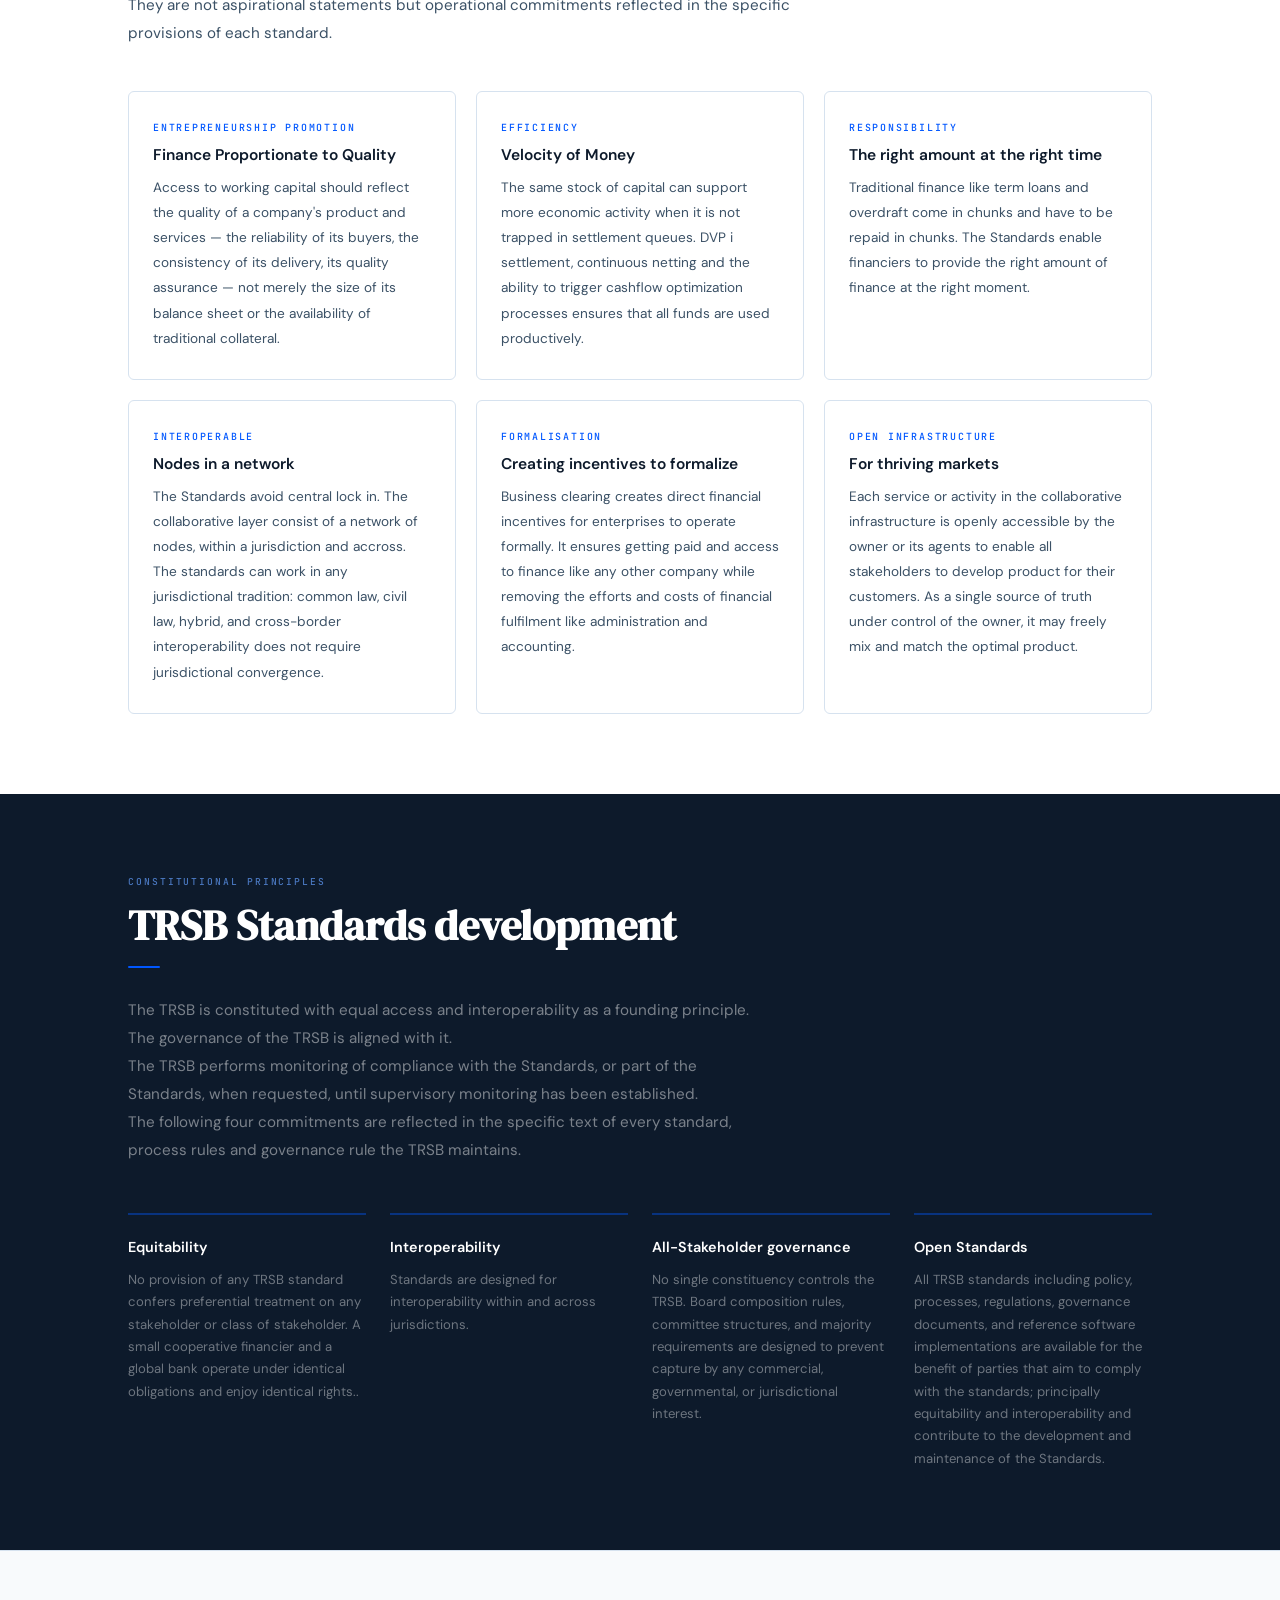
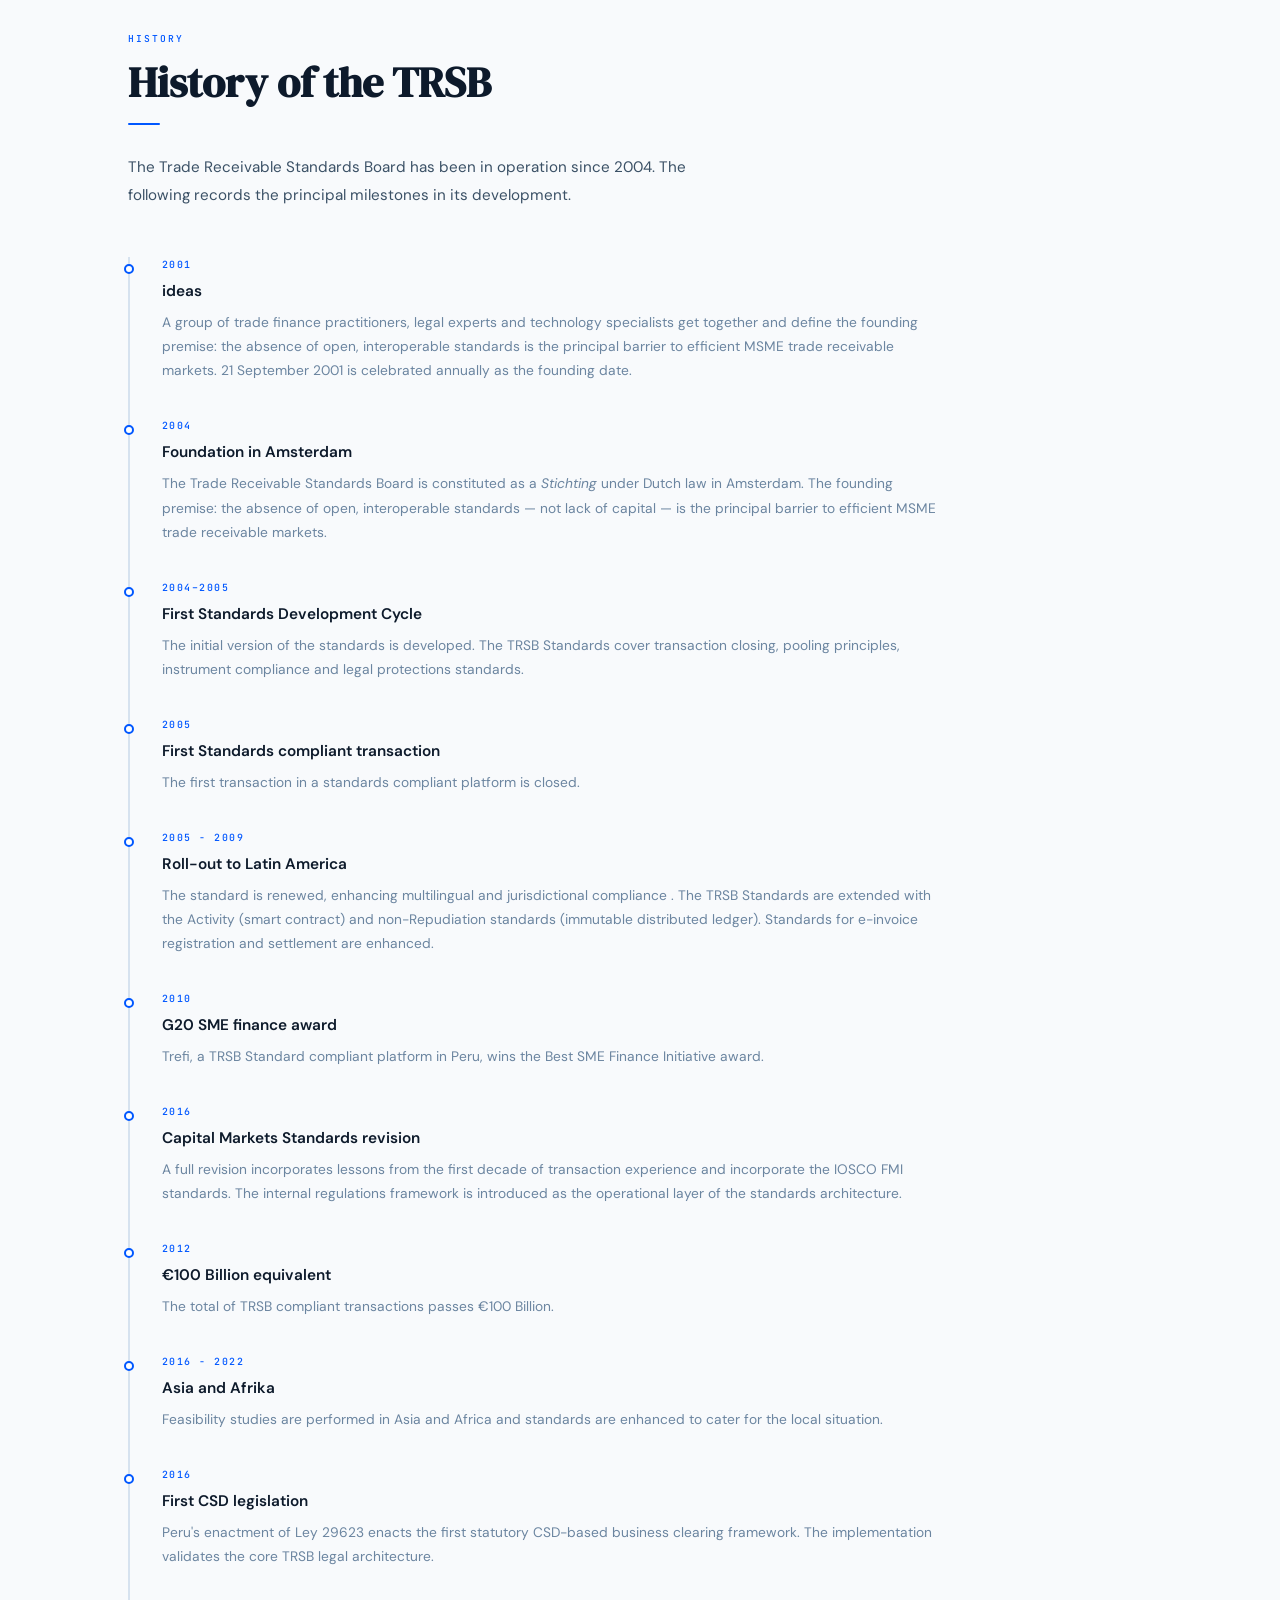
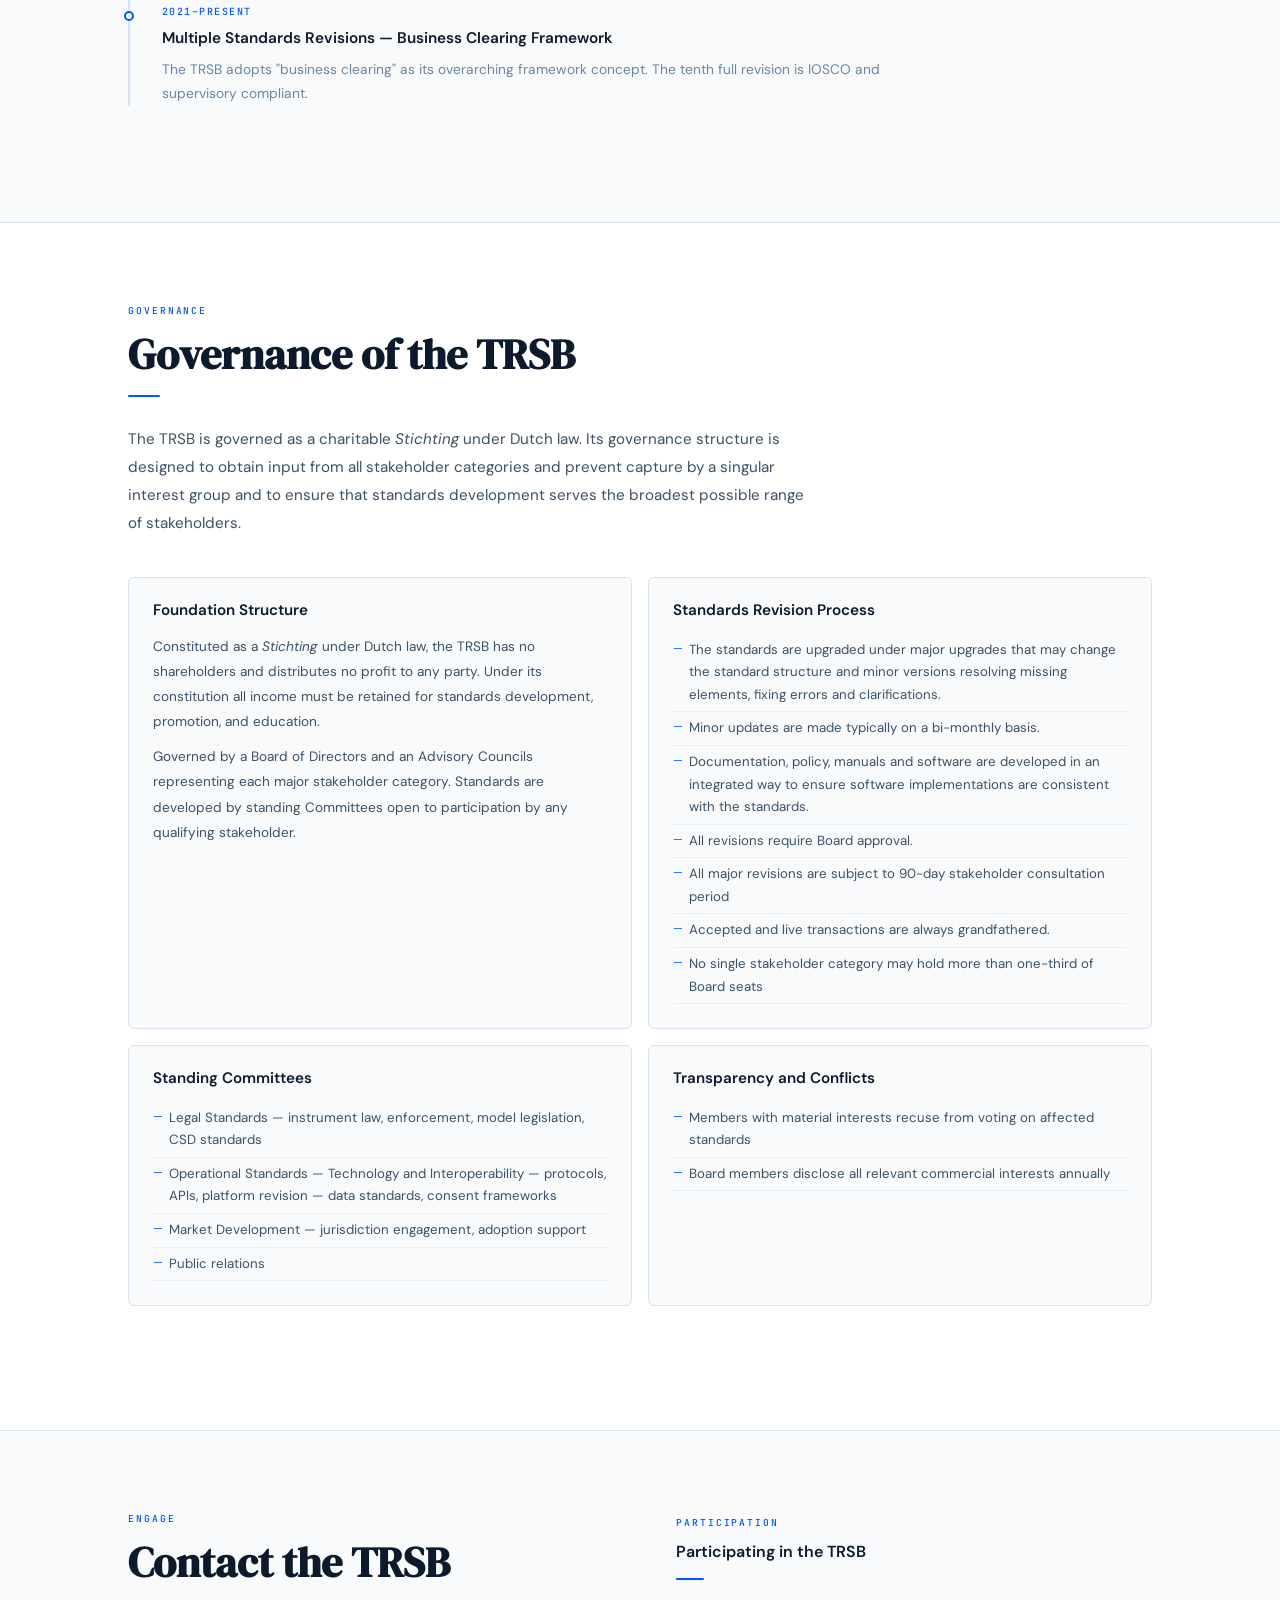
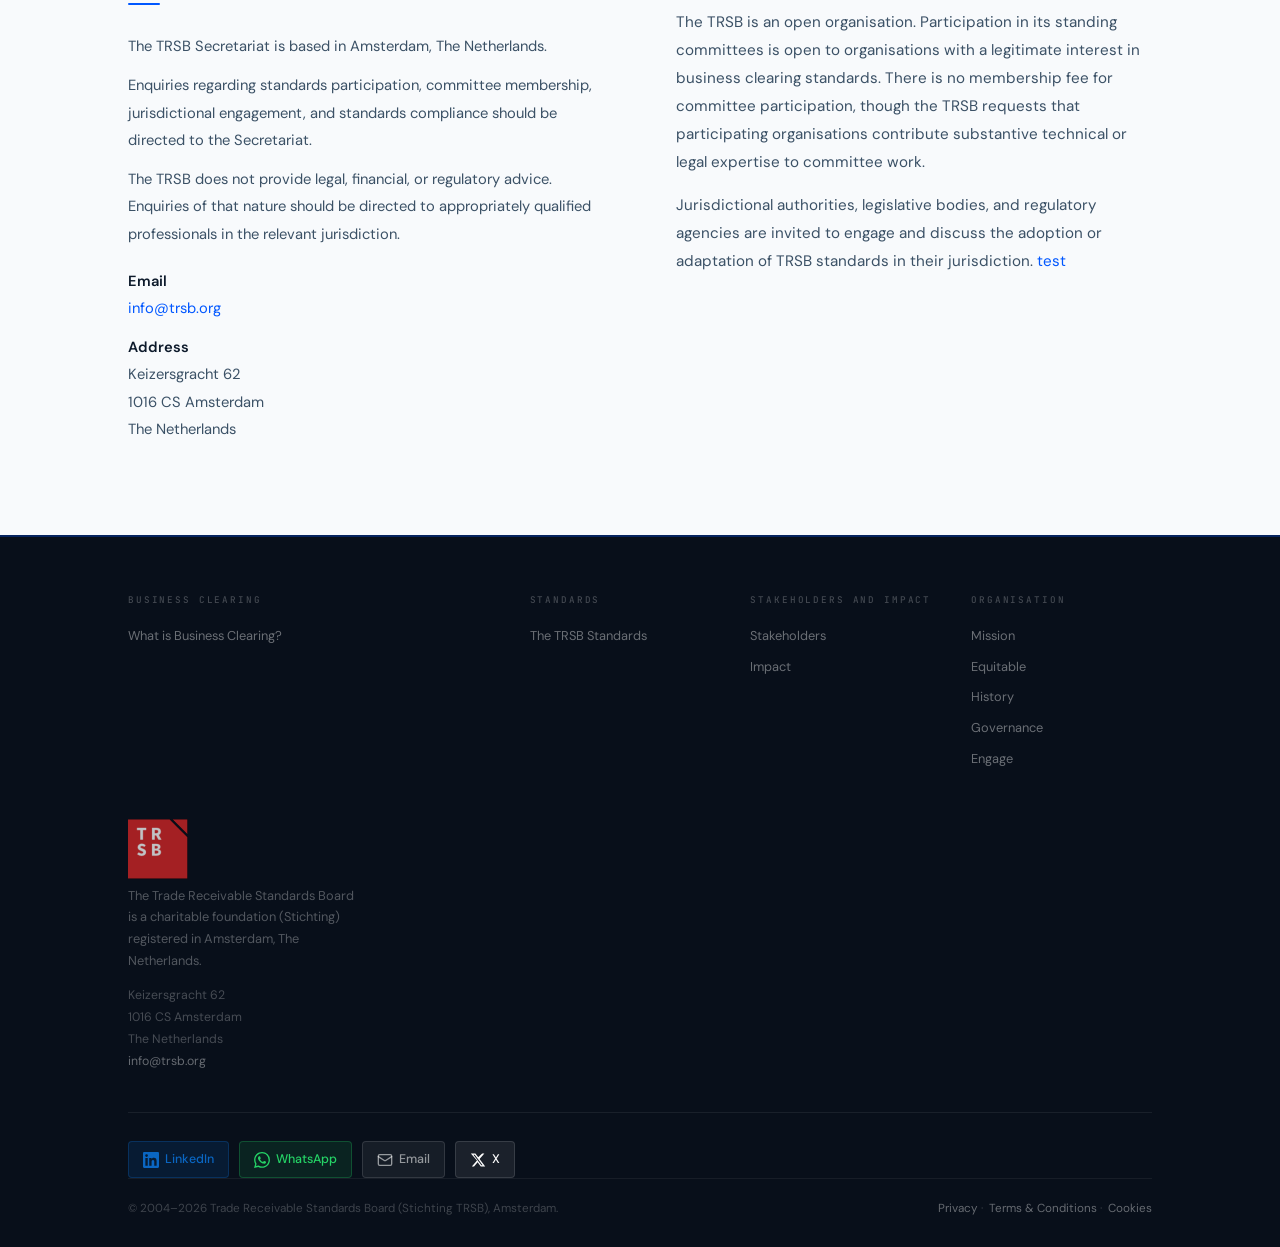
==== commit 2bcf5748: "Improved sitelinks" ====
--- a/index.html
+++ b/index.html
@@ -38,8 +38,8 @@
   "@type": "Organization",
   "name": "Trade Receivable Standards Board",
   "alternateName": "TRSB",
-  "url": "https://trsb-standards.github.io/website/",
-  "logo": "https://trsb-standards.github.io/website/img/logo_trsb_basic.png",
+  "url": "https://trsb.org/",
+  "logo": "https://trsb.org/img/logo_trsb_basic.png",
   "description": "The Trade Receivable Standards Board is a charitable foundation that publishes open standards for business clearing — the framework connecting trust, money and value in trade.",
   "foundingDate": "2004",
   "address": {
@@ -58,6 +58,64 @@
     "https://trsb.org"
   ]
 }
+</script>
+<script type="application/ld+json">
+{
+  "@context": "https://schema.org",
+  "@type": "SiteLinksSearchBox",
+  "url": "https://trsb.org/",
+  "potentialAction": {
+    "@type": "SearchAction",
+    "target": "https://trsb.org/#{search_term_string}",
+    "query-input": "required name=search_term_string"
+  }
+}
+</script>
+<script type="application/ld+json">
+[
+  {
+    "@context": "https://schema.org",
+    "@type": "SiteNavigationElement",
+    "name": "Business Clearing",
+    "url": "https://trsb.org/#businessclearing"
+  },
+  {
+    "@context": "https://schema.org",
+    "@type": "SiteNavigationElement",
+    "name": "The TRSB Standards",
+    "url": "https://trsb.org/#standards"
+  },
+  {
+    "@context": "https://schema.org",
+    "@type": "SiteNavigationElement",
+    "name": "Registration Principles",
+    "url": "https://trsb.org/#principles"
+  },
+  {
+    "@context": "https://schema.org",
+    "@type": "SiteNavigationElement",
+    "name": "Stakeholders",
+    "url": "https://trsb.org/#stakeholders"
+  },
+  {
+    "@context": "https://schema.org",
+    "@type": "SiteNavigationElement",
+    "name": "About",
+    "url": "https://trsb.org/#mission"
+  },
+  {
+    "@context": "https://schema.org",
+    "@type": "SiteNavigationElement",
+    "name": "Governance",
+    "url": "https://trsb.org/#governance"
+  },
+  {
+    "@context": "https://schema.org",
+    "@type": "SiteNavigationElement",
+    "name": "Engage",
+    "url": "https://trsb.org/#contact"
+  }
+]
 </script>
 
 <link rel="preconnect" href="https://fonts.googleapis.com">
--- a/css/sections.css
+++ b/css/sections.css
@@ -133,7 +133,7 @@
 .cr { background: #E0F2F1; color: #00695C; }
 
 /* ===== PRINCIPIOS REGISTRALES ===== */
-#principals { background: var(--ink); padding: 88px 0; }
+#principles { background: var(--ink); padding: 88px 0; }
 .reg-intro { max-width: 700px; margin-bottom: 56px; }
 .reg-intro h2 { color: #fff; }
 .reg-intro p { color: rgba(255,255,255,0.45); }
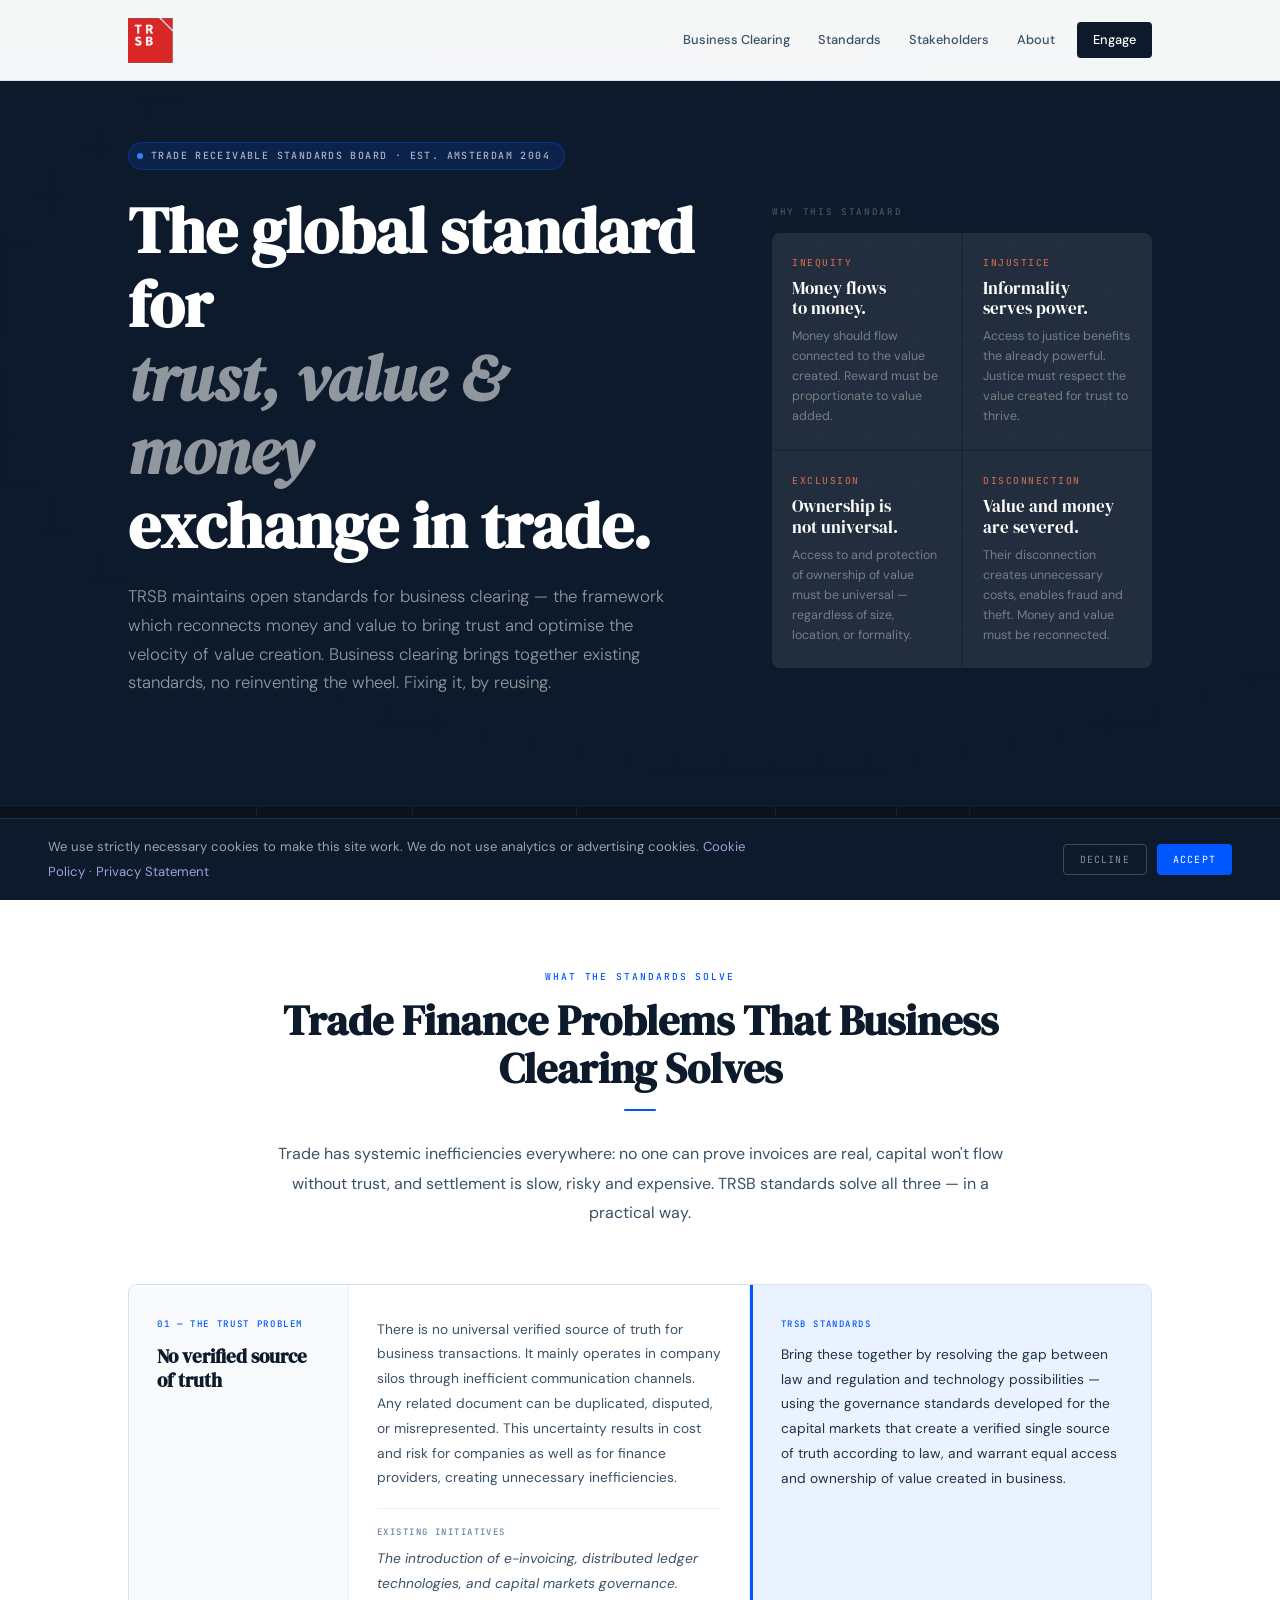
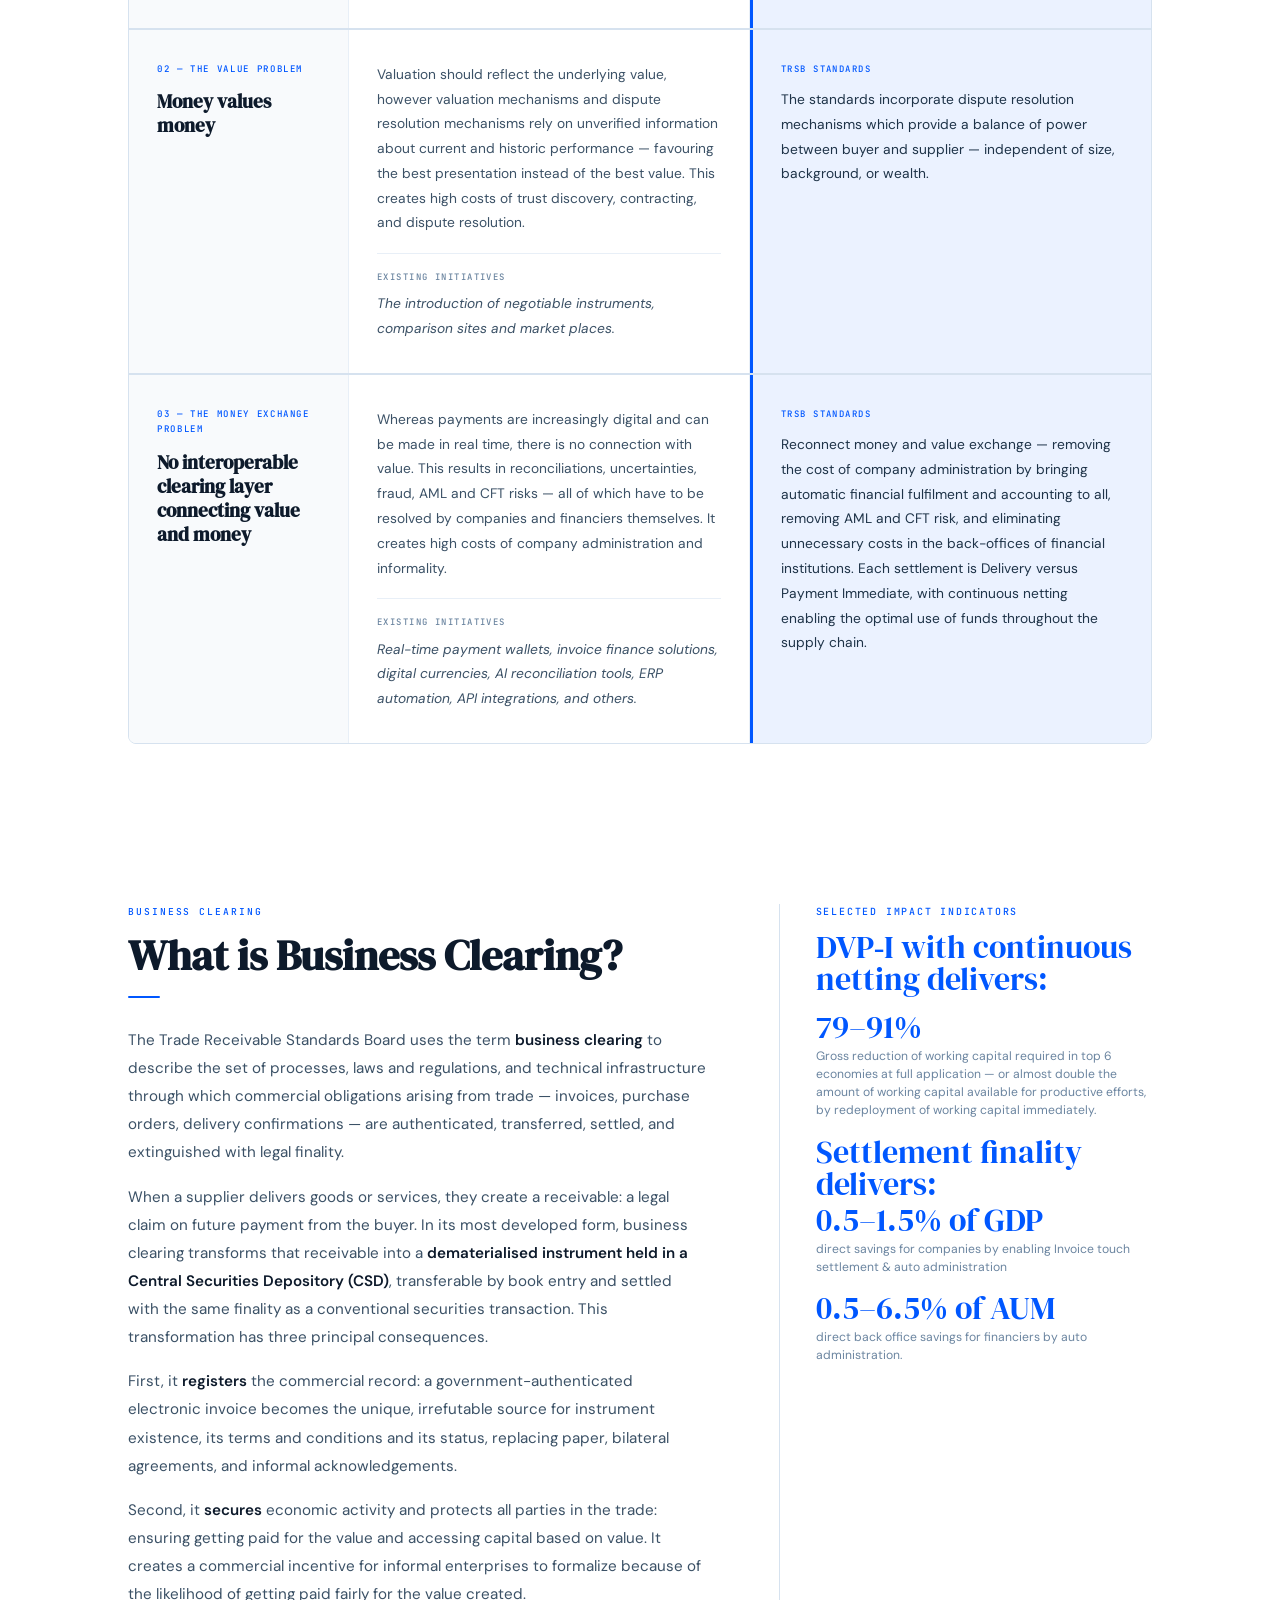
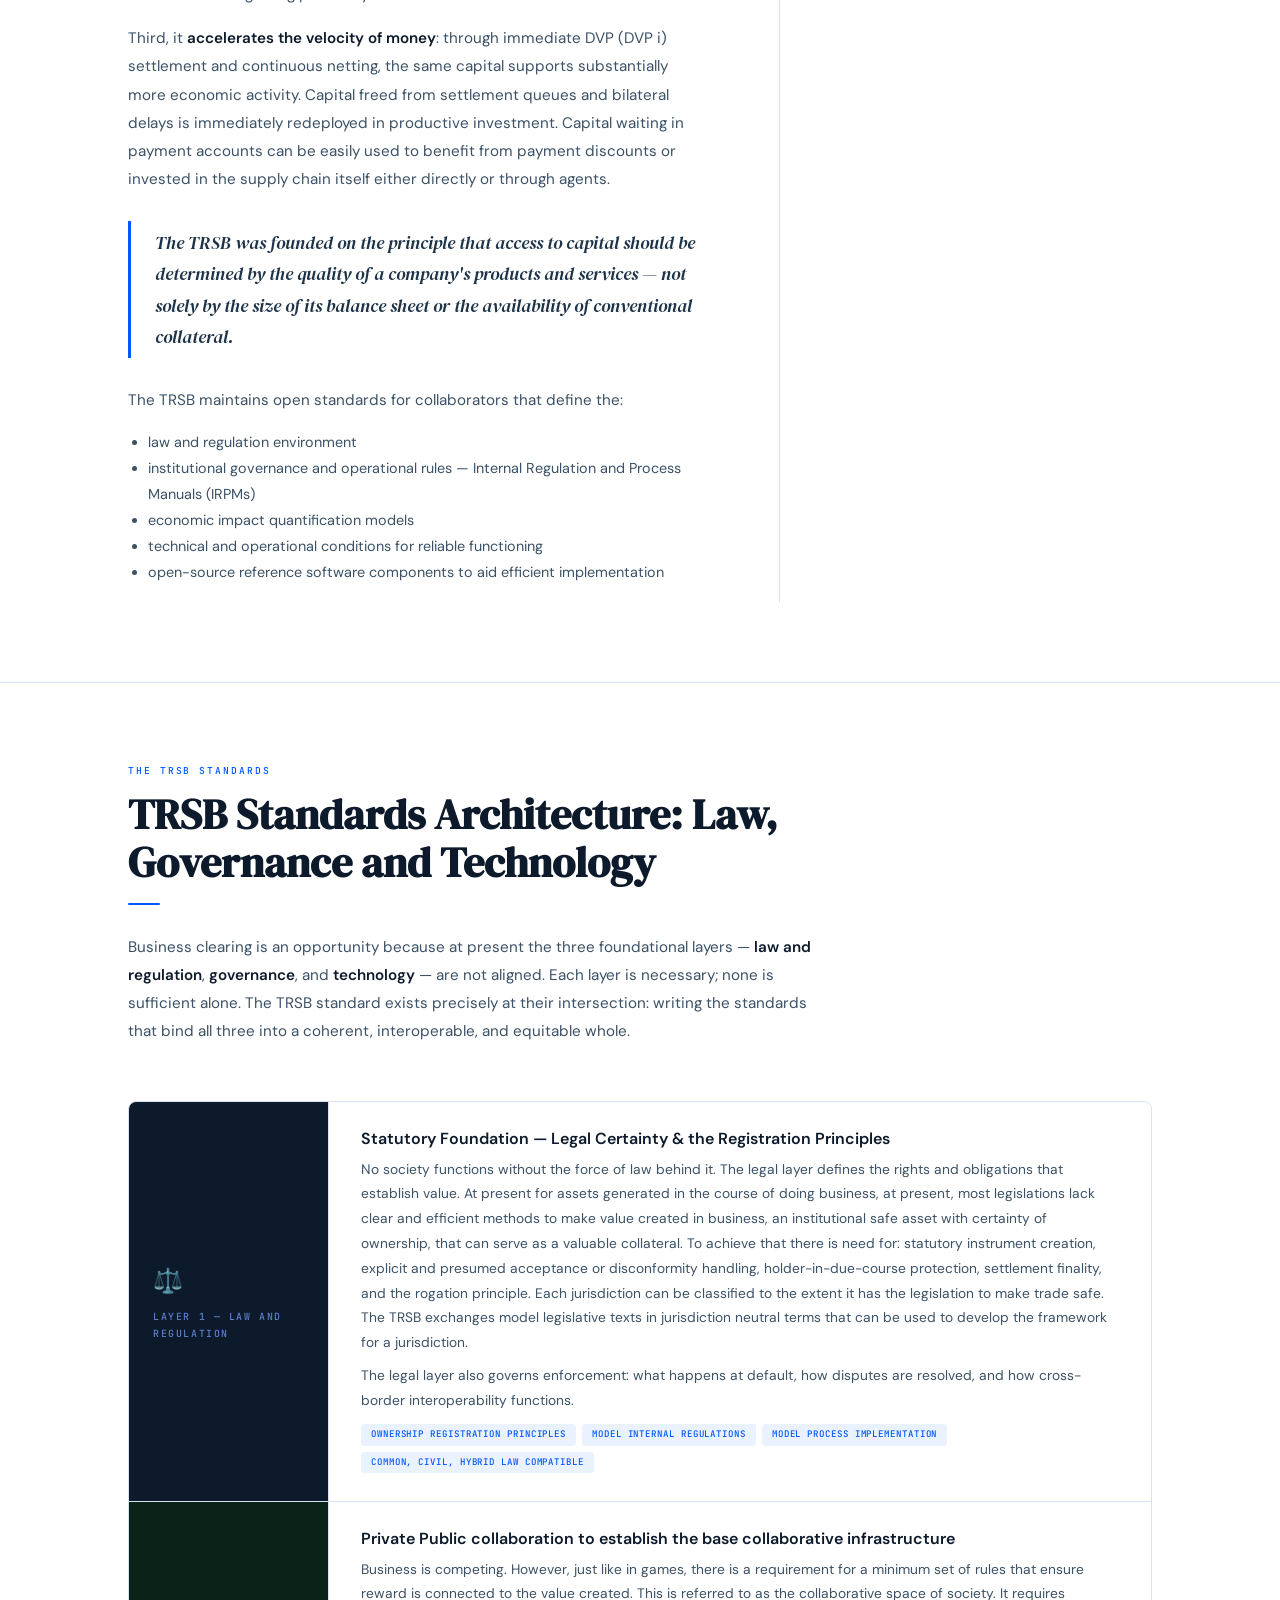
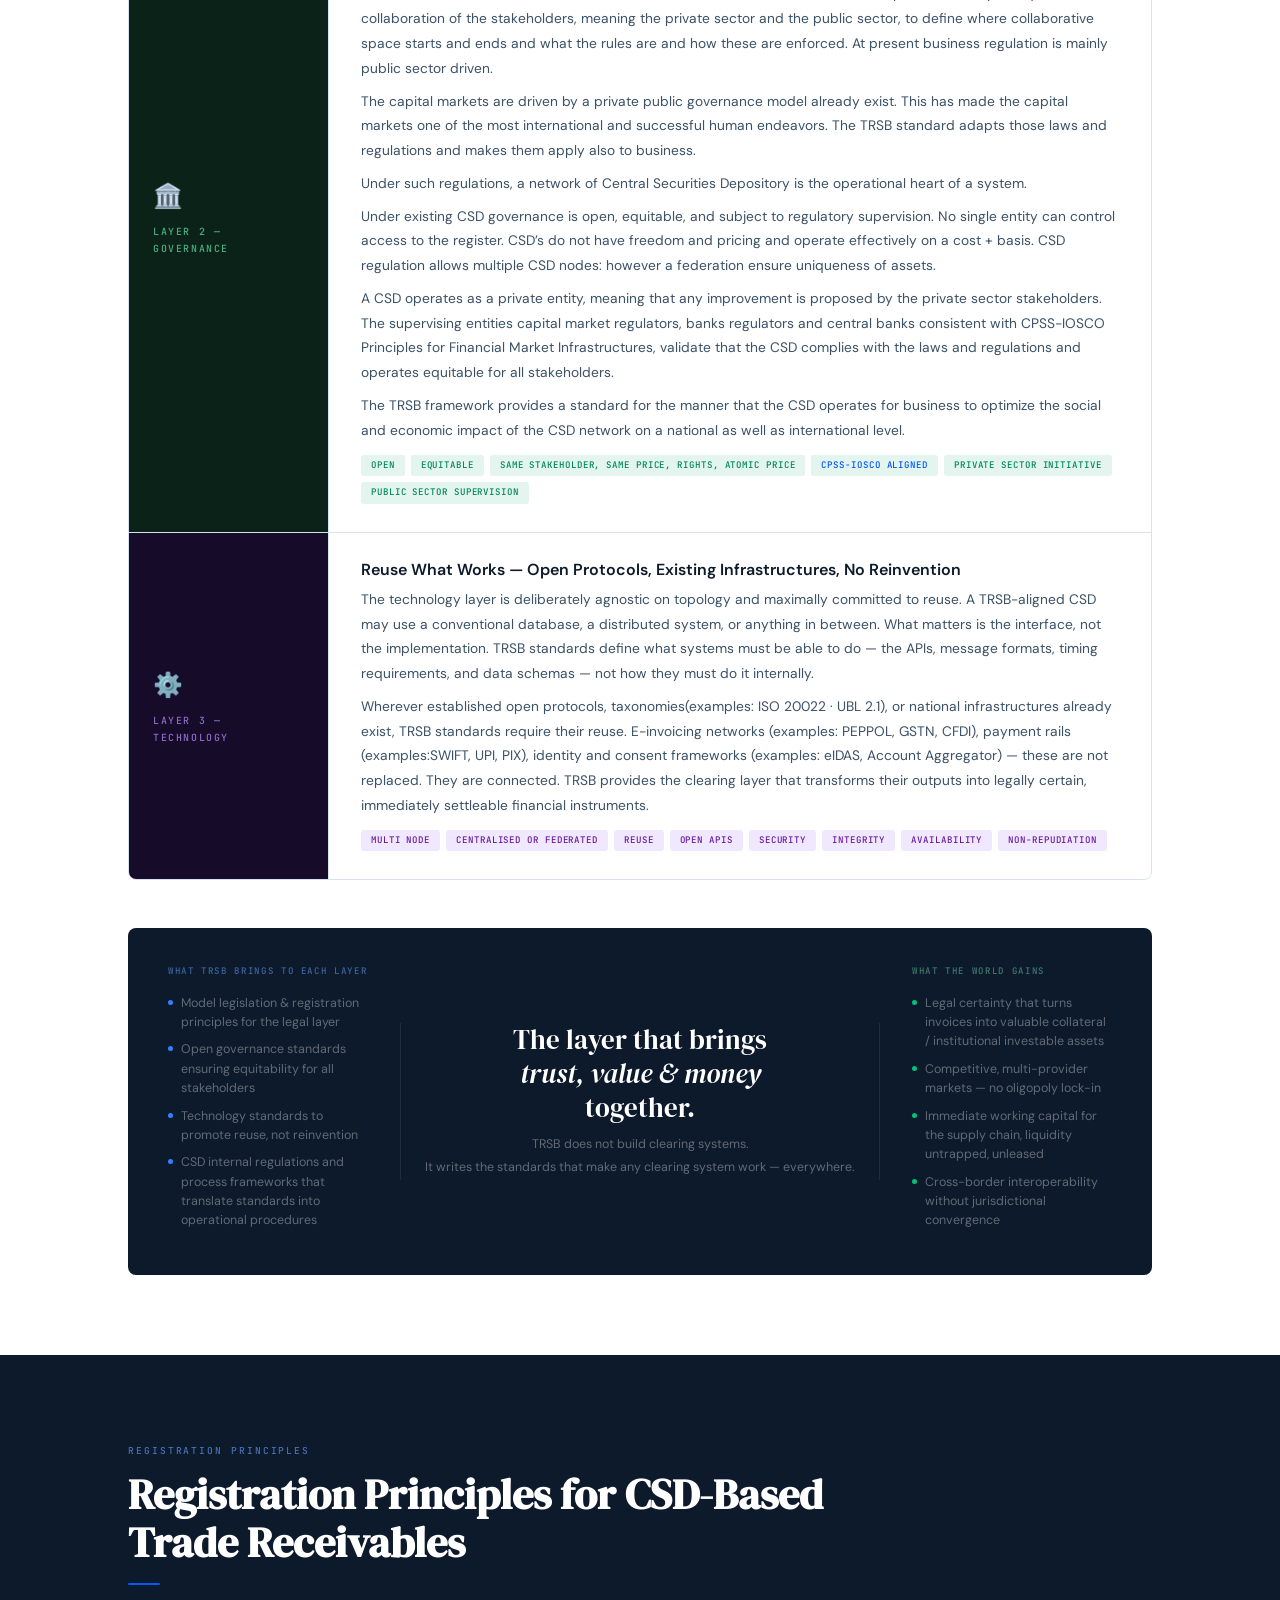
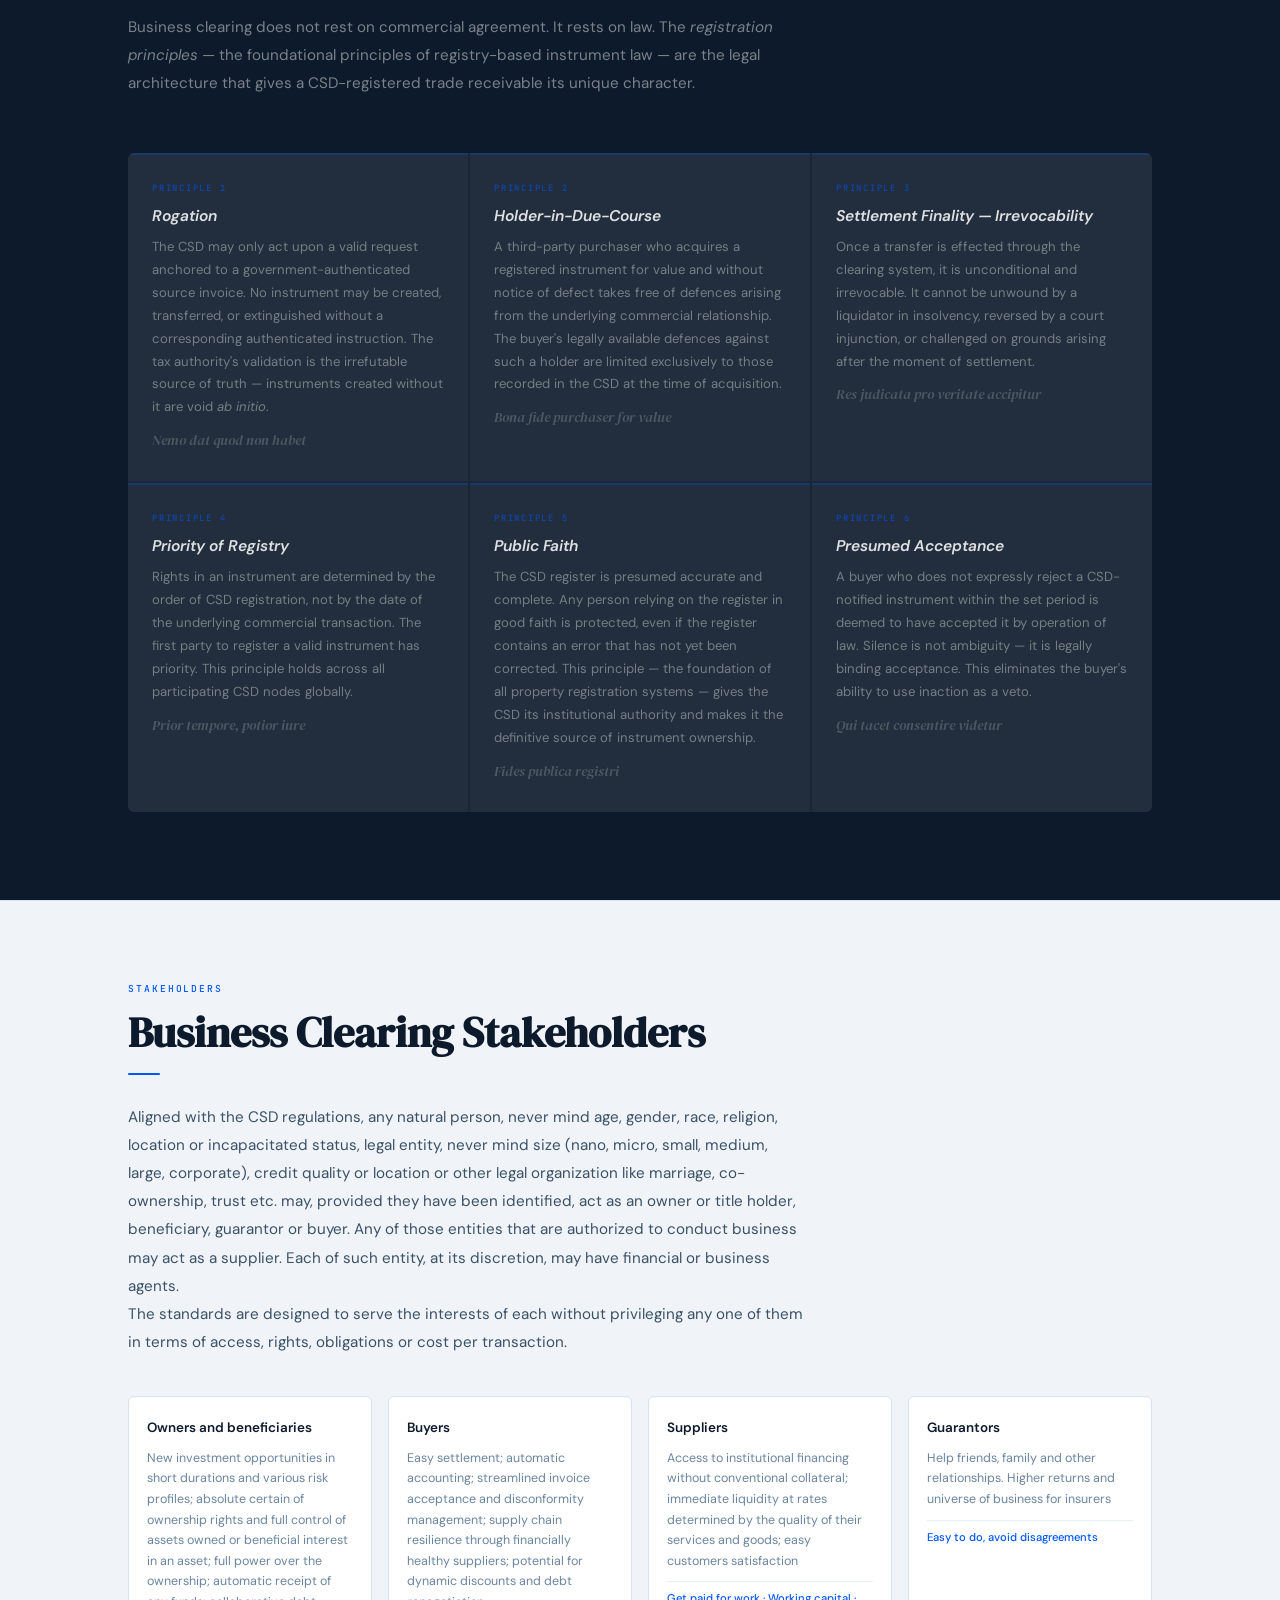
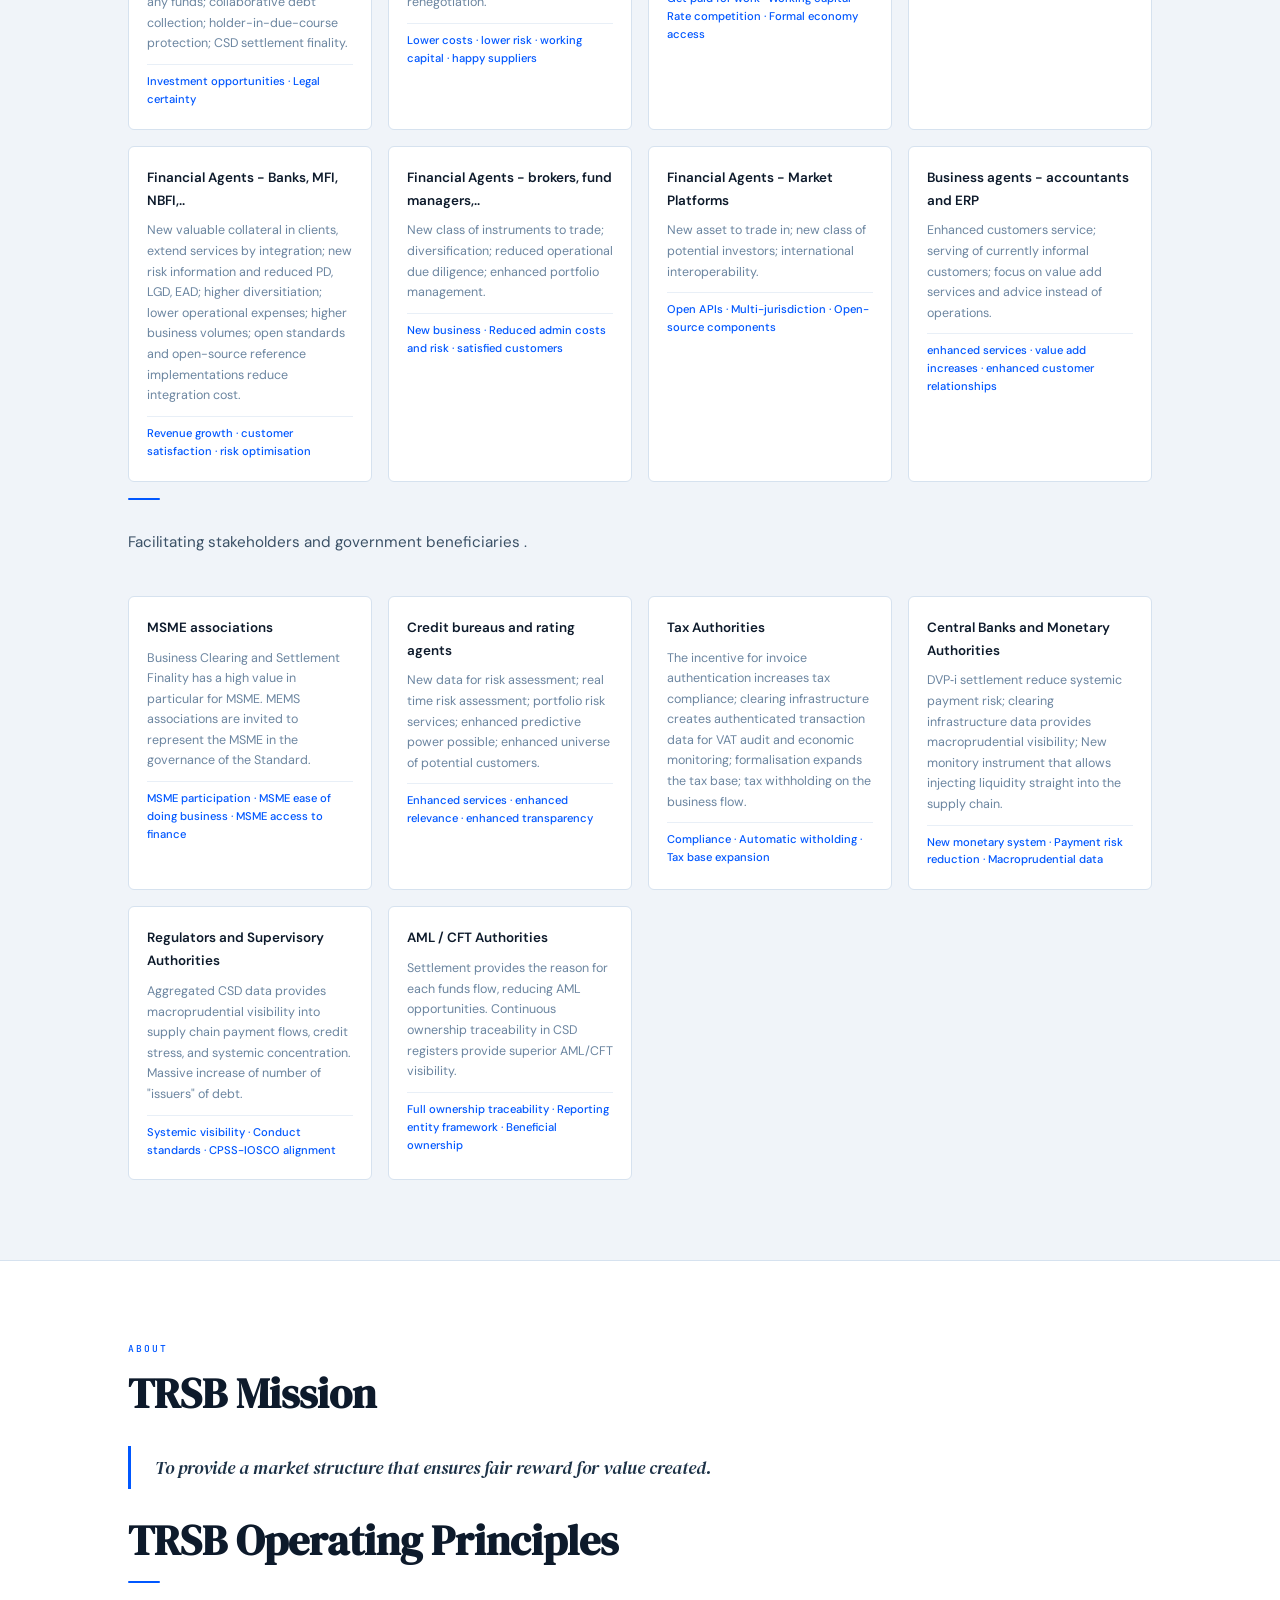
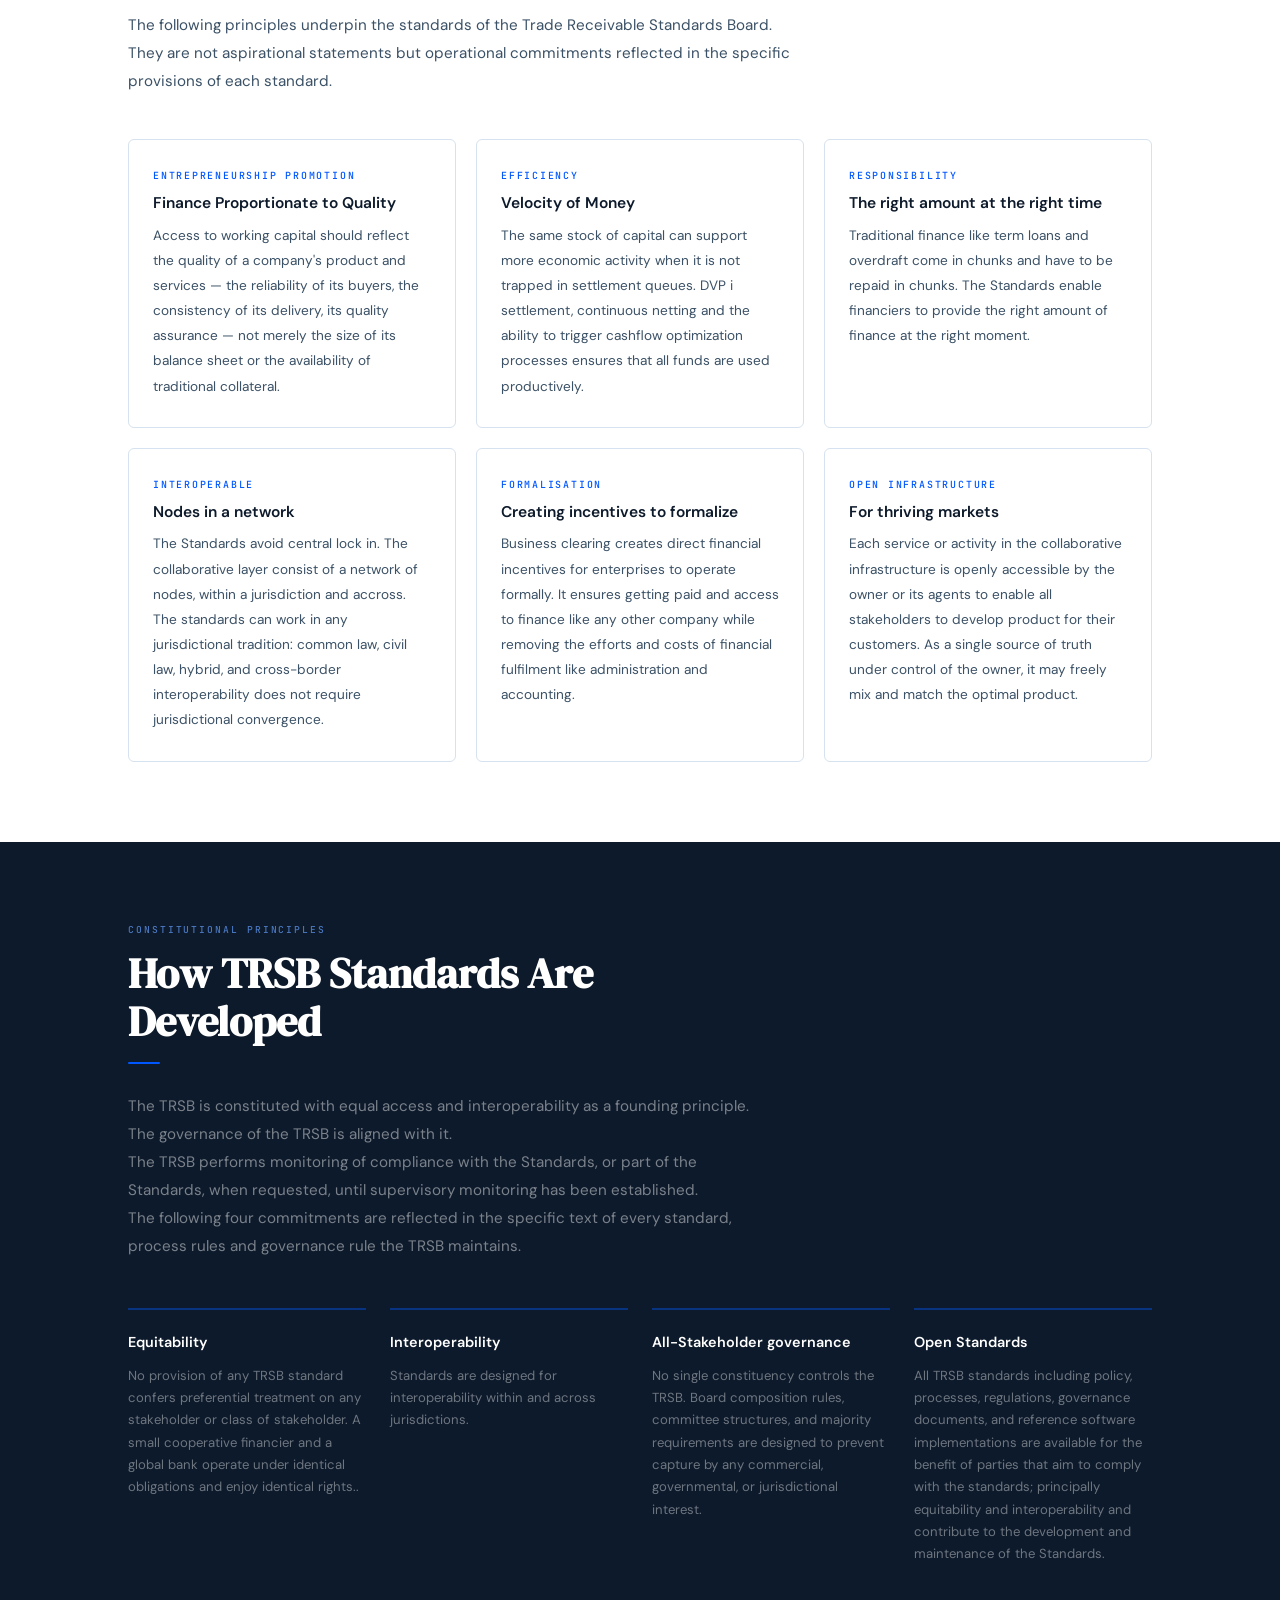
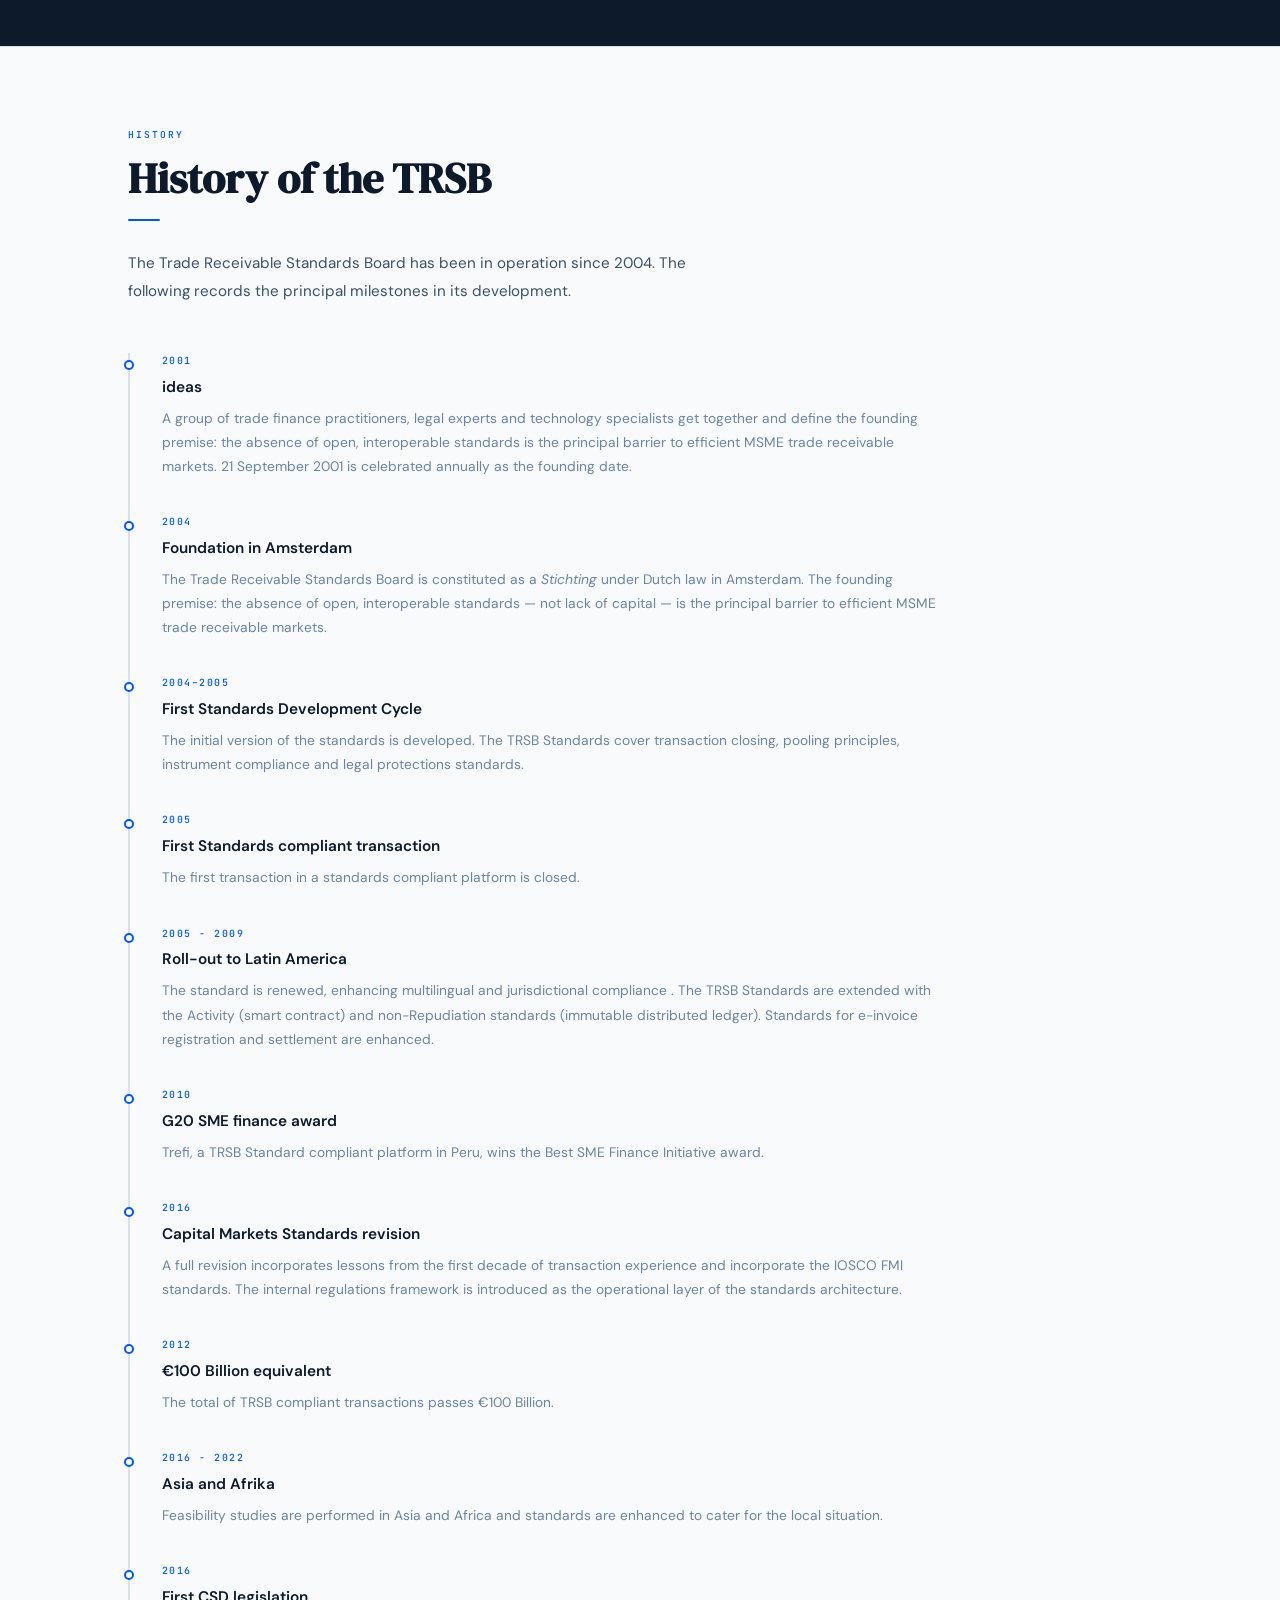
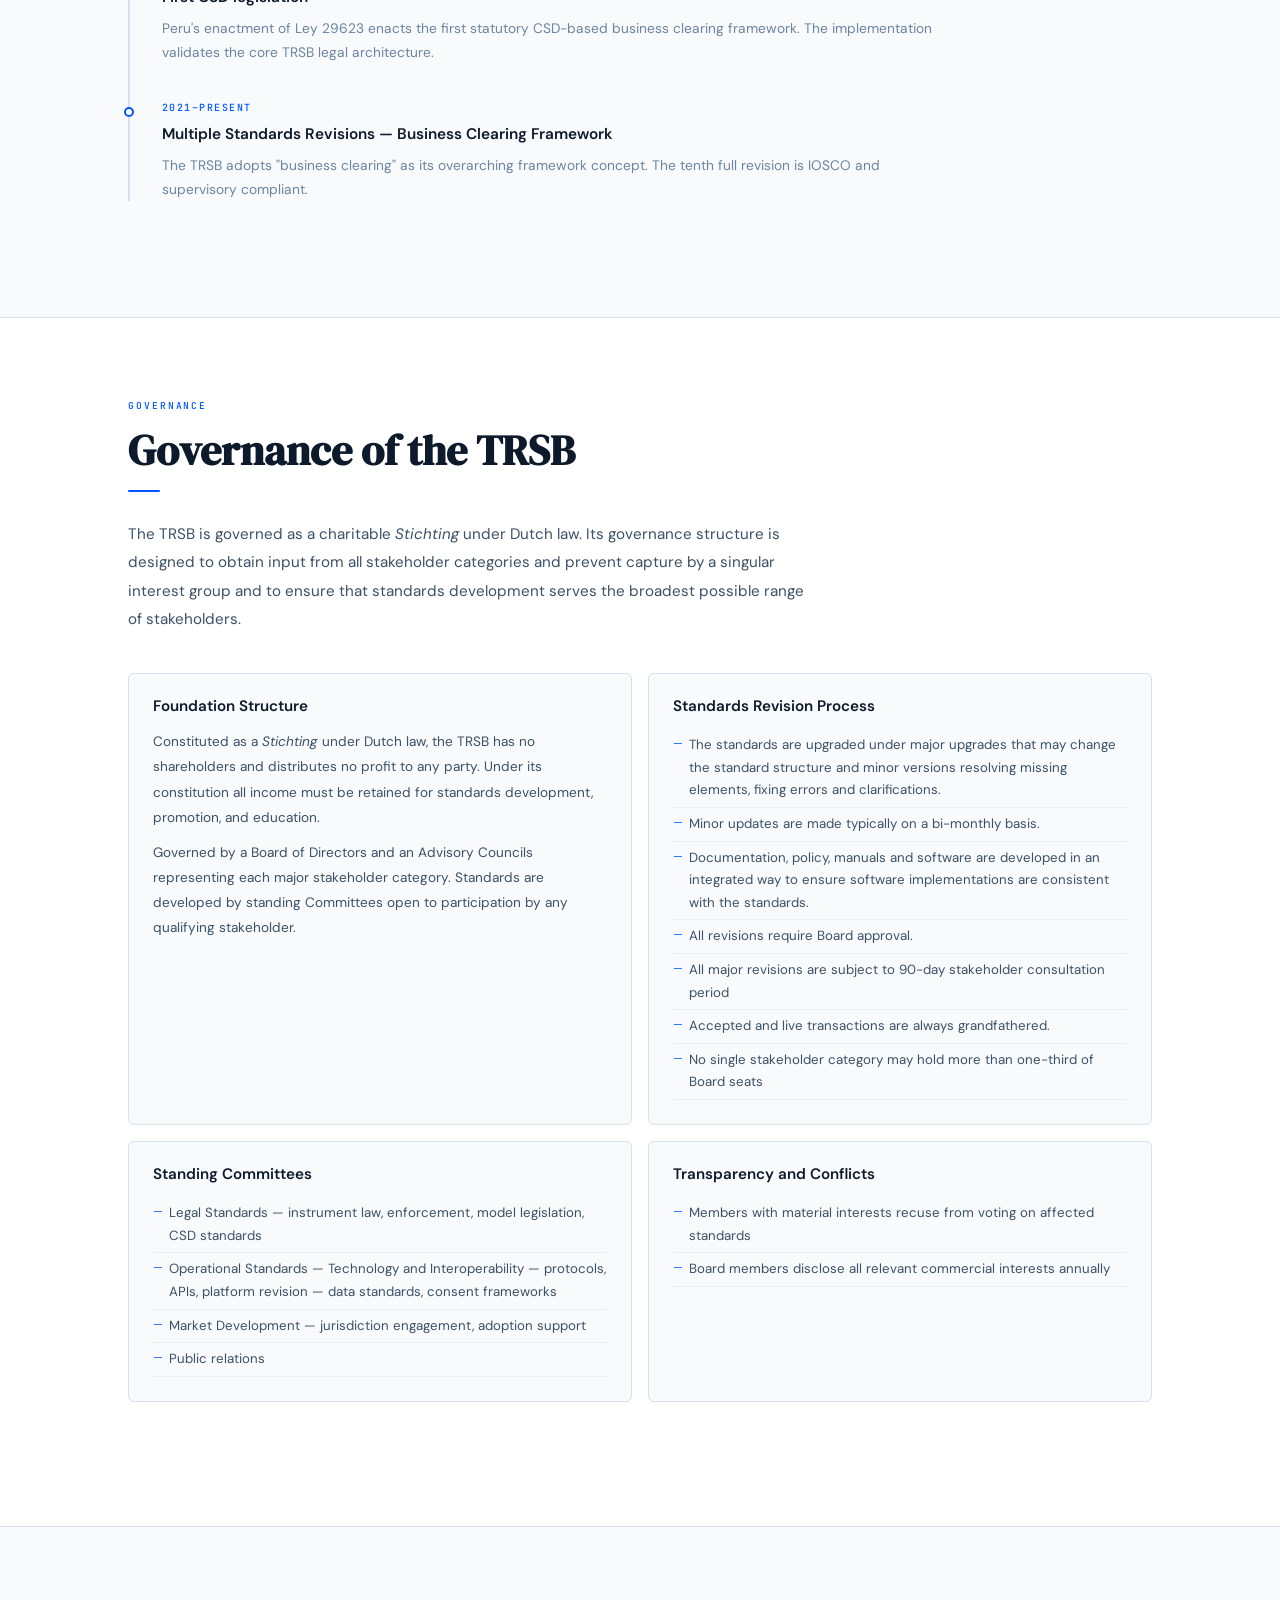
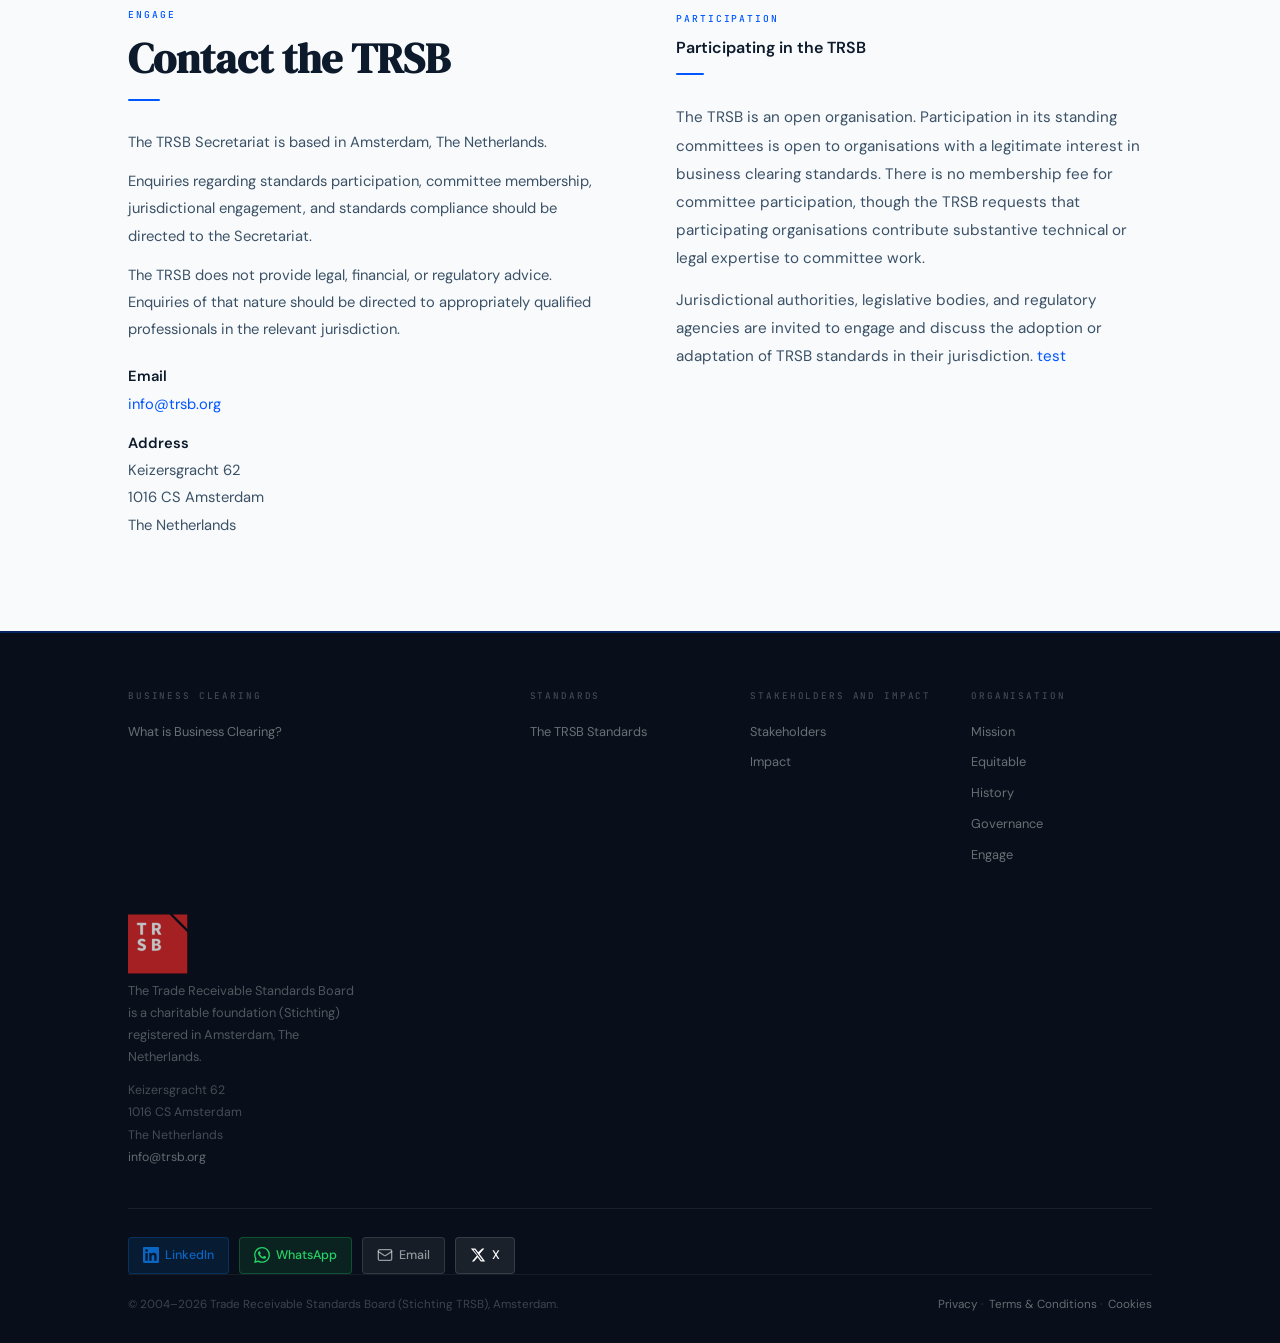
==== commit 52ff67a4: "Further SEO fixes" ====
--- a/index.html
+++ b/index.html
@@ -15,7 +15,7 @@
 <meta property="og:url"         content="https://trsb.org/">
 <meta property="og:title"       content="TRSB — Trade Receivable Standards Board">
 <meta property="og:description" content="Open standards for business clearing — reconnecting money and value in trade. DVP-i settlement, legal certainty, interoperability, trust enhancing, auto accounting">
-<meta property="og:image"       content="https://trsb-standards.github.io/website/img/og-image.png">
+<meta property="og:image"       content="https://trsb.org/img/og-image.png">
 <meta property="og:image:width"  content="1200">
 <meta property="og:image:height" content="630">
 <meta property="og:locale"      content="en_GB">
@@ -25,11 +25,12 @@
 <meta name="twitter:card"        content="summary_large_image">
 <meta name="twitter:title"       content="TRSB — Trade Receivable Standards Board">
 <meta name="twitter:description" content="Open standards for business clearing — reconnecting money and value in trade.">
-<meta name="twitter:image"       content="https://trsb-standards.github.io/website/img/og-image.png">
+<meta name="twitter:image"       content="https://trsb.org/img/og-image.png">
 
 <!-- Favicon -->
 <link rel="icon" href="img/favicon.ico" sizes="16x16 32x32 48x48">
 <link rel="icon" type="image/png" href="img/logo_trsb_basic.png">
+<link rel="apple-touch-icon" href="img/logo_trsb_basic.png">
 
 <!-- Schema.org structured data -->
 <script type="application/ld+json">
@@ -215,7 +216,7 @@
   <div class="container">
     <div class="problem-intro fade">
       <span class="label">What the Standards Solve</span>
-      <h2>Three opportunities. One solution.</h2>
+      <h2>Trade Finance Problems That Business Clearing Solves</h2>
       <div class="rule rule-c"></div>
       <p>Trade has systemic inefficiencies everywhere: no one can prove invoices are real, capital won't flow without trust, and settlement is slow, risky and expensive. TRSB standards solve all three — in a practical way.</p>
     </div>
@@ -322,7 +323,7 @@
   <div class="container fade">
     <div class="arch-intro">
       <span class="label">The TRSB Standards</span>
-      <h2>Three layers, one working system</h2>
+      <h2>TRSB Standards Architecture: Law, Governance and Technology</h2>
       <div class="rule"></div>
       <p>Business clearing is an opportunity because at present the three foundational layers — <strong>law and regulation</strong>, <strong>governance</strong>, and <strong>technology</strong> — are not aligned. Each layer is necessary; none is sufficient alone. The TRSB standard exists precisely at their intersection: writing the standards that bind all three into a coherent, interoperable, and equitable whole.</p>
     </div>
@@ -425,7 +426,7 @@
 			<div class="reg-intro">
 				<span class="label" style="color: rgba(100, 160, 255, 0.65)">Registration
 					principles</span>
-				<h2>The Registry Principles are embedded in the standards</h2>
+				<h2>Registration Principles for CSD-Based Trade Receivables</h2>
 				<div class="rule"></div>
 				<p>
 					Business clearing does not rest on commercial agreement. It
@@ -524,7 +525,7 @@
 		<div class="container fade">
 			<div class="stake-intro">
 				<span class="label">Stakeholders</span>
-				<h2>Who are involved in business clearing</h2>
+				<h2>Business Clearing Stakeholders</h2>
 				<div class="rule"></div>
 				<p>Aligned with the CSD regulations, any natural person, never mind age, gender, race, religion, location or incapacitated status, legal entity, never mind size (nano, micro, small, medium, large, corporate), credit quality or location or other legal organization like marriage, co-ownership, trust etc. may, provided they have been identified, act as an owner or title holder, beneficiary, guarantor or buyer. Any of those entities that are authorized to conduct business may act as a supplier. Each of such entity, at its discretion, may have financial or business agents.</p>
 <p>The standards are designed to serve the interests of each without privileging any one of them in terms of access, rights, obligations or cost per transaction.</p>
@@ -615,9 +616,9 @@
   <div class="container">
     <div class="mission-intro fade">
       <span class="label">About</span>
-      <h2>Mission</h2>
+      <h2>TRSB Mission</h2>
       <blockquote>To provide a market structure that ensures fair reward for value created.</blockquote>
-      <h2>Principles</h2>
+      <h2>TRSB Operating Principles</h2>
       <div class="rule"></div>
       <p>The following principles underpin the standards of the Trade Receivable Standards Board. They are not aspirational statements but operational commitments reflected in the specific provisions of each standard.</p>
     </div>
@@ -665,7 +666,7 @@
   <div class="container fade">
     <div class="eq-intro">
       <span class="label" style="color:rgba(100,160,255,0.7)">Constitutional Principles</span>
-      <h2>TRSB Standards development</h2>
+      <h2>How TRSB Standards Are Developed</h2>
       <div class="rule"></div>
       <p>The TRSB is constituted with equal access and interoperability as a founding principle. The governance of the TRSB is aligned with it.</p>
       <p>The TRSB performs monitoring of compliance with the Standards, or part of the Standards, when requested, until supervisory monitoring has been established.</p>
